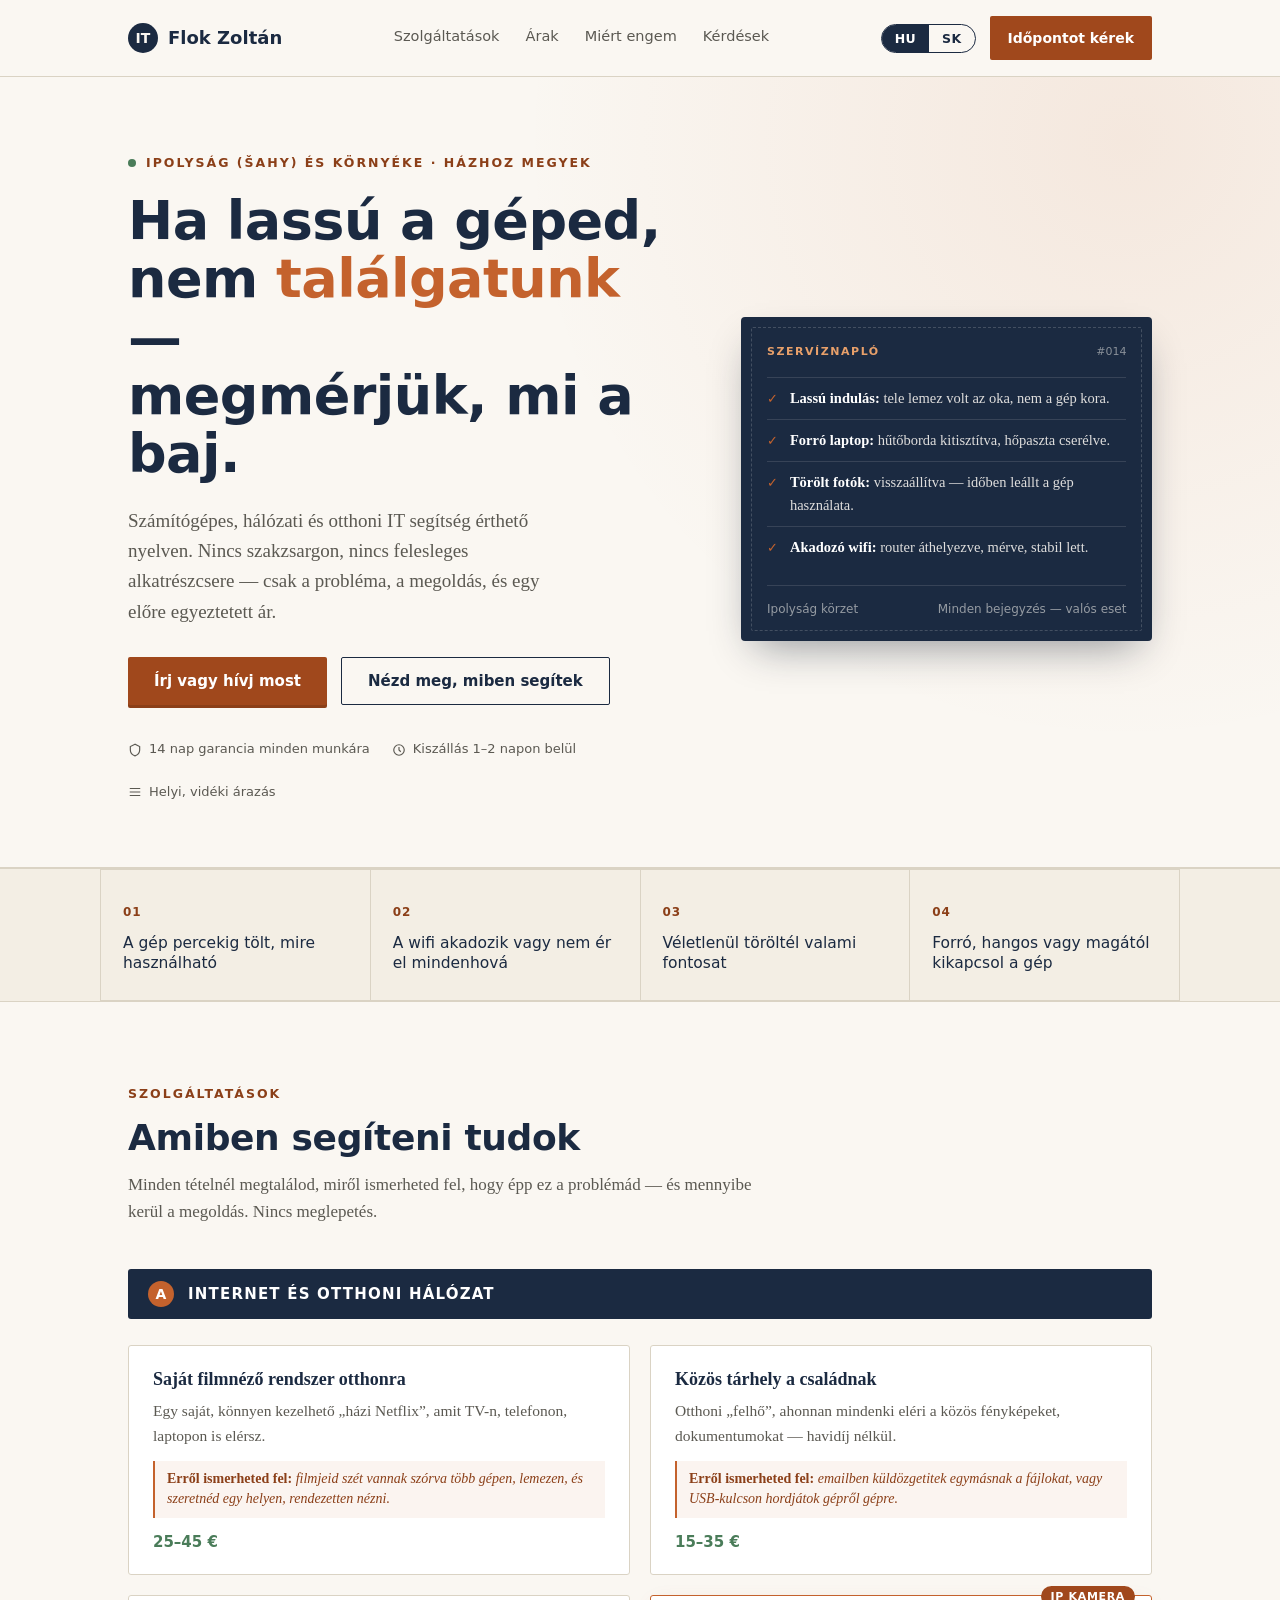
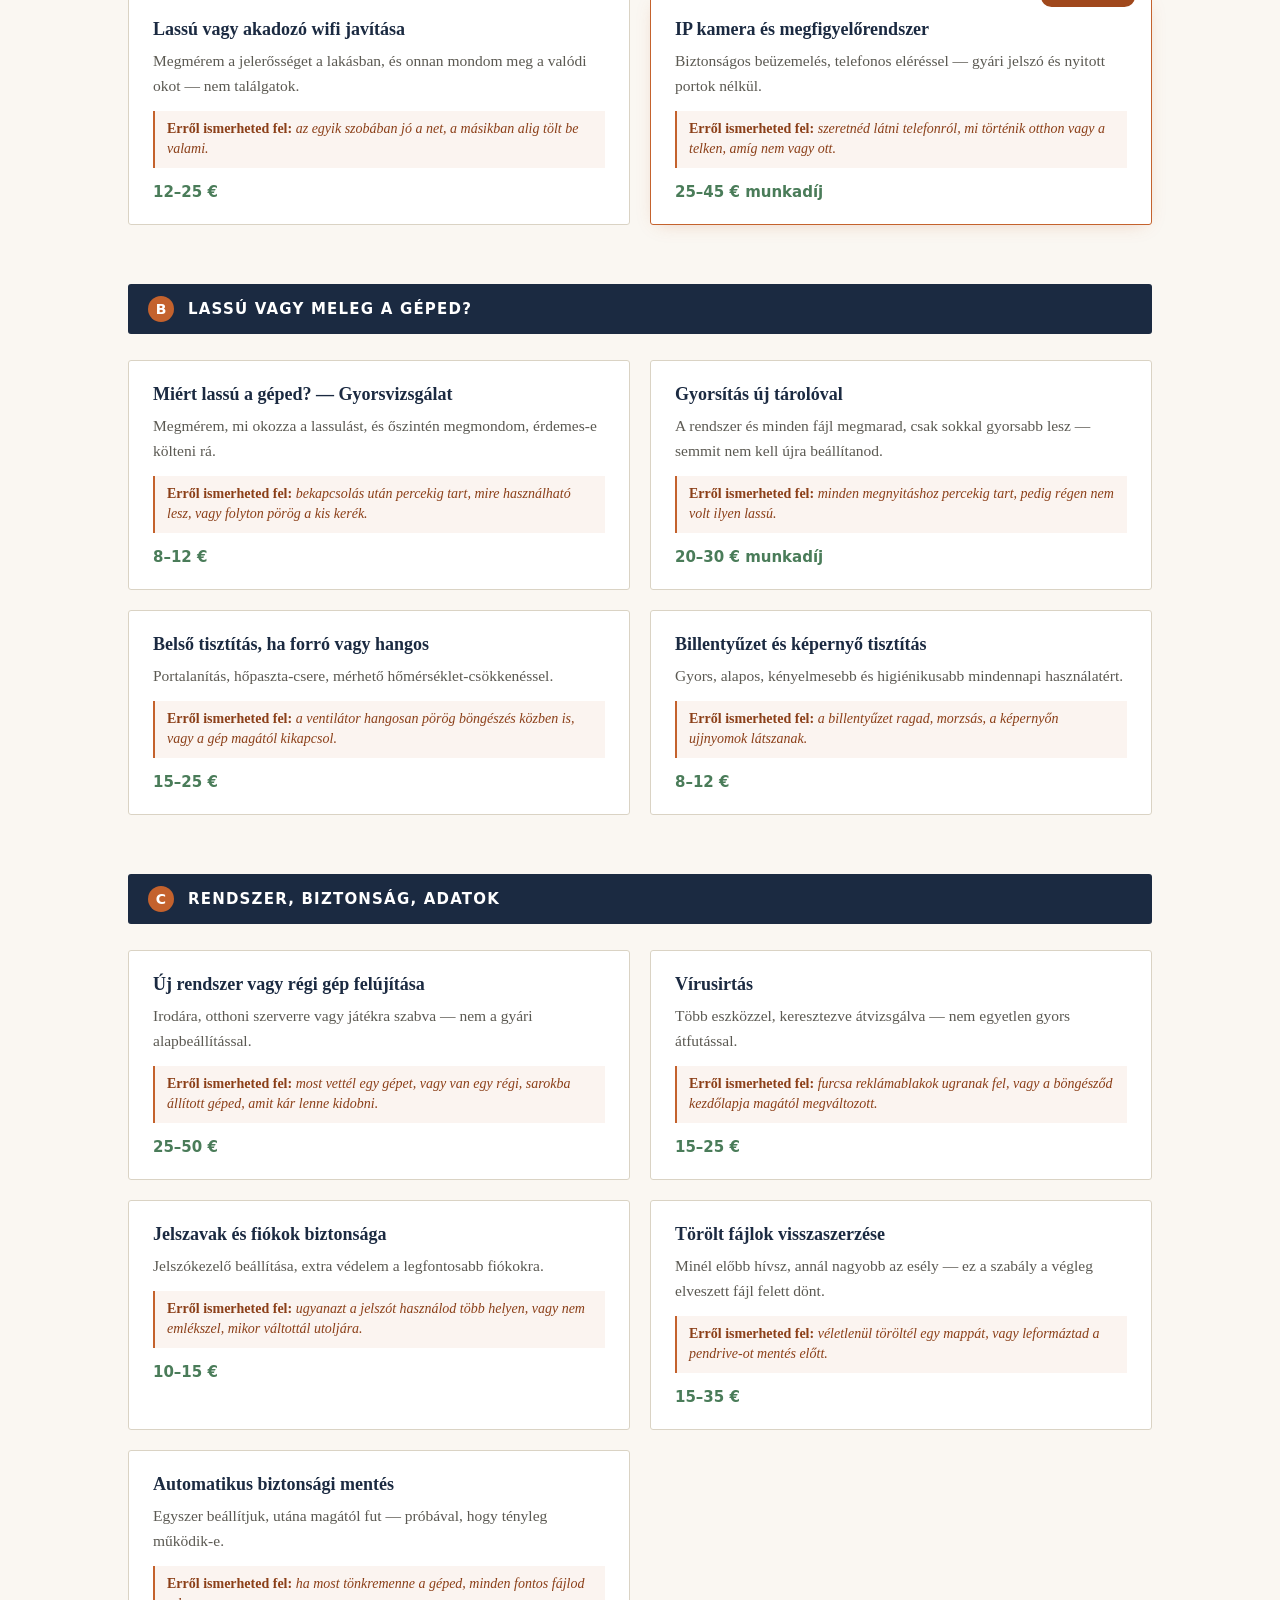
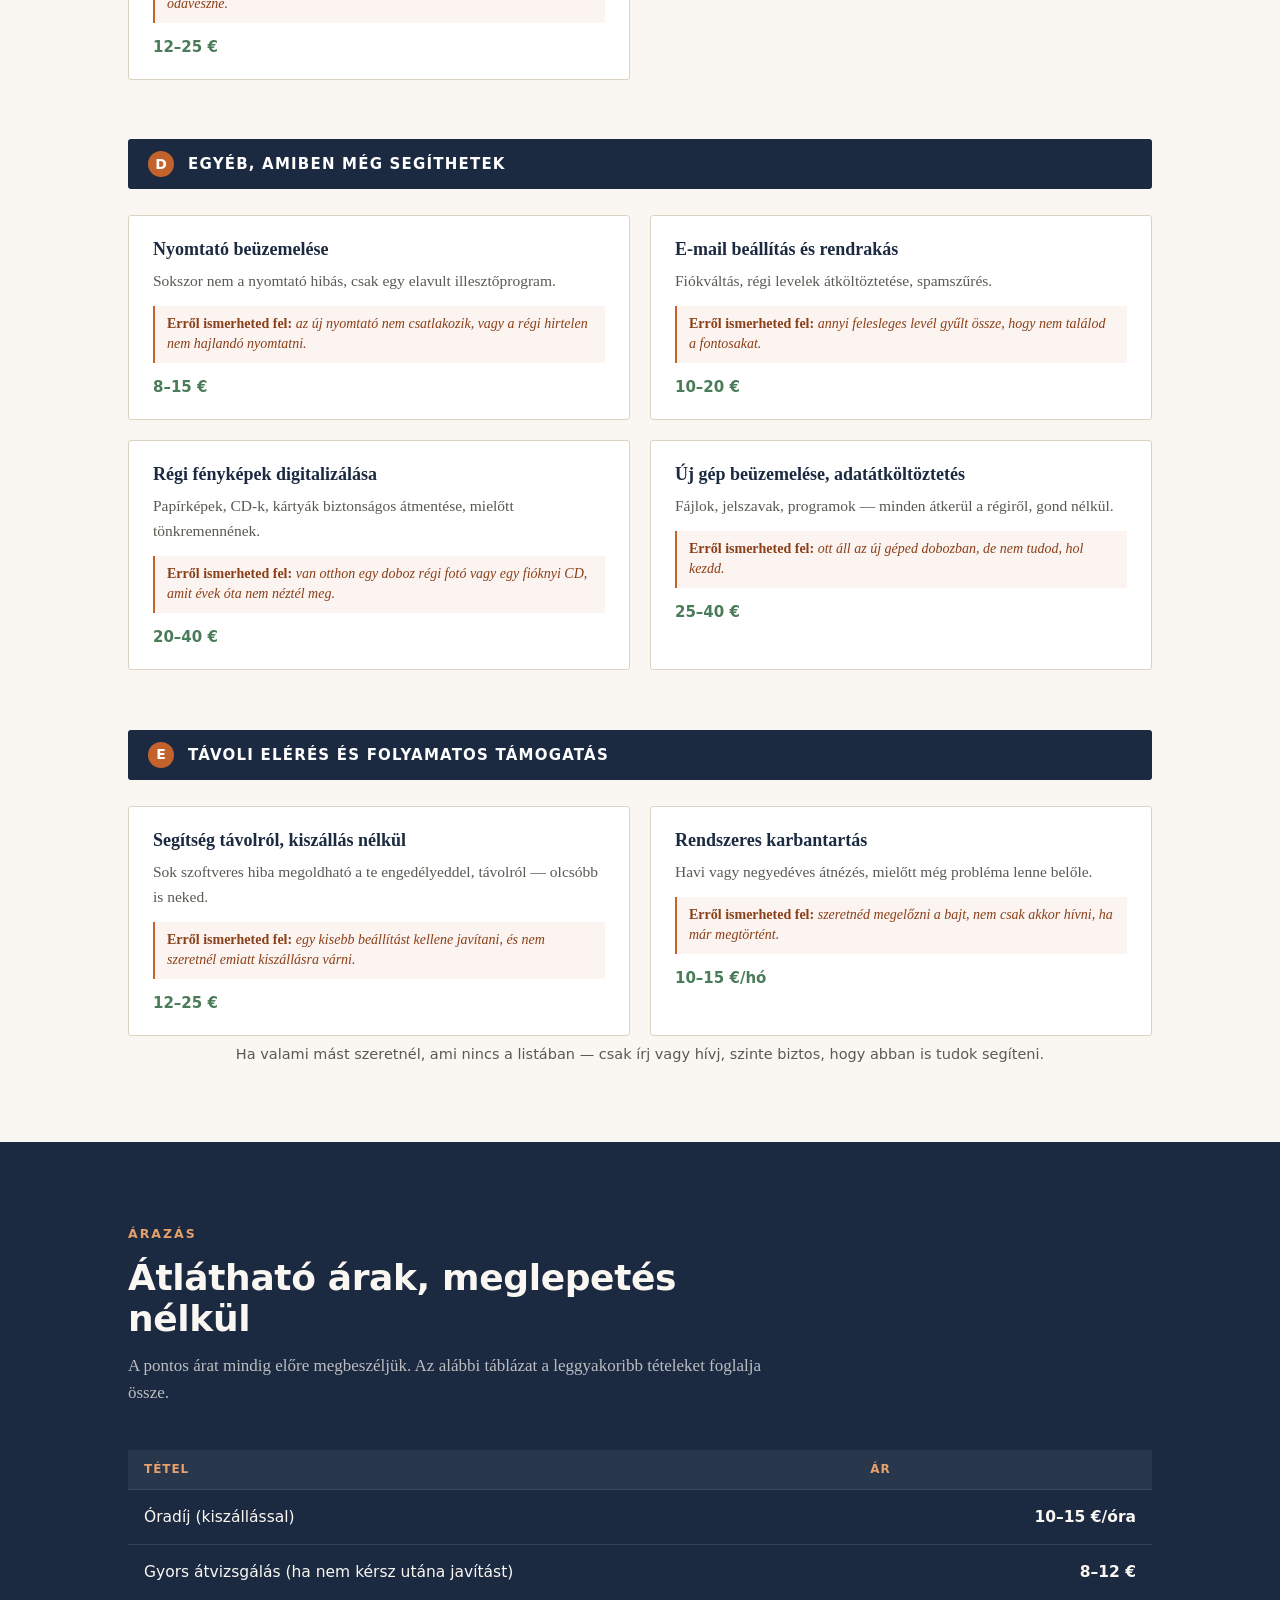
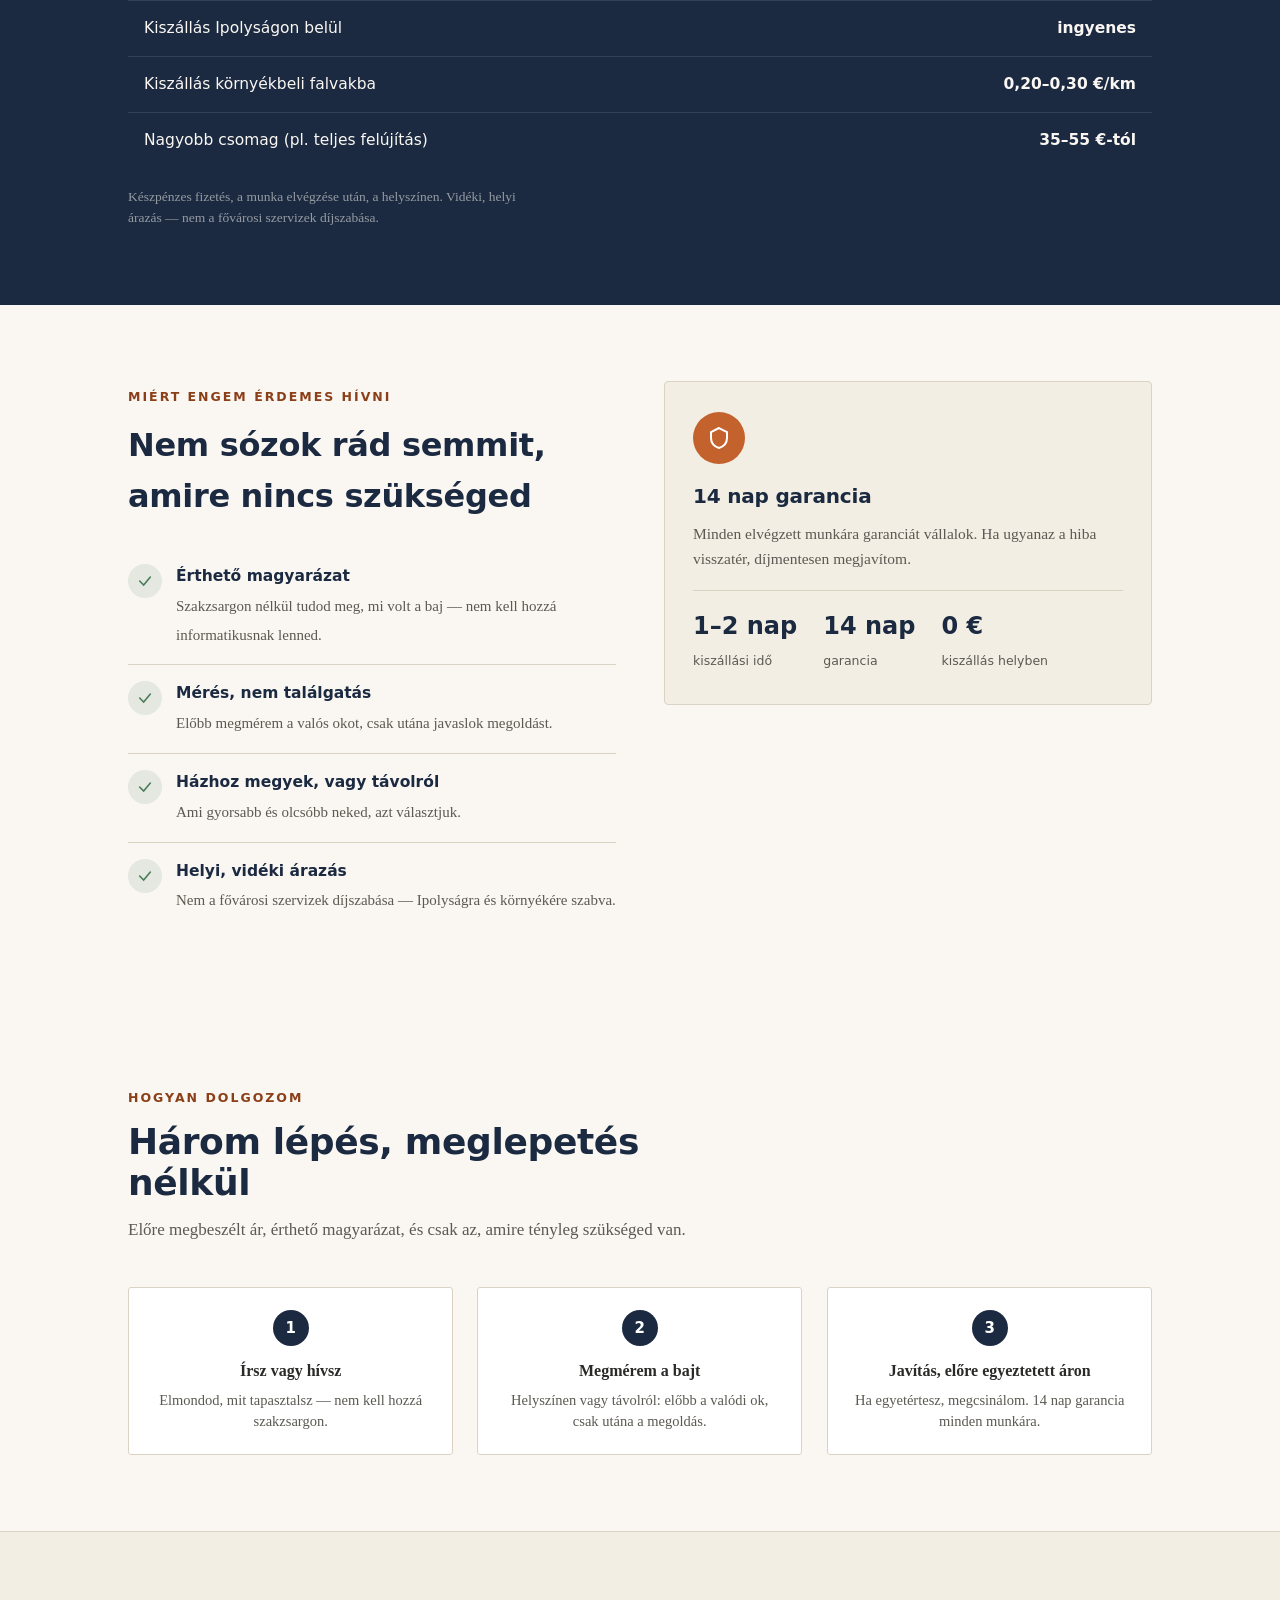
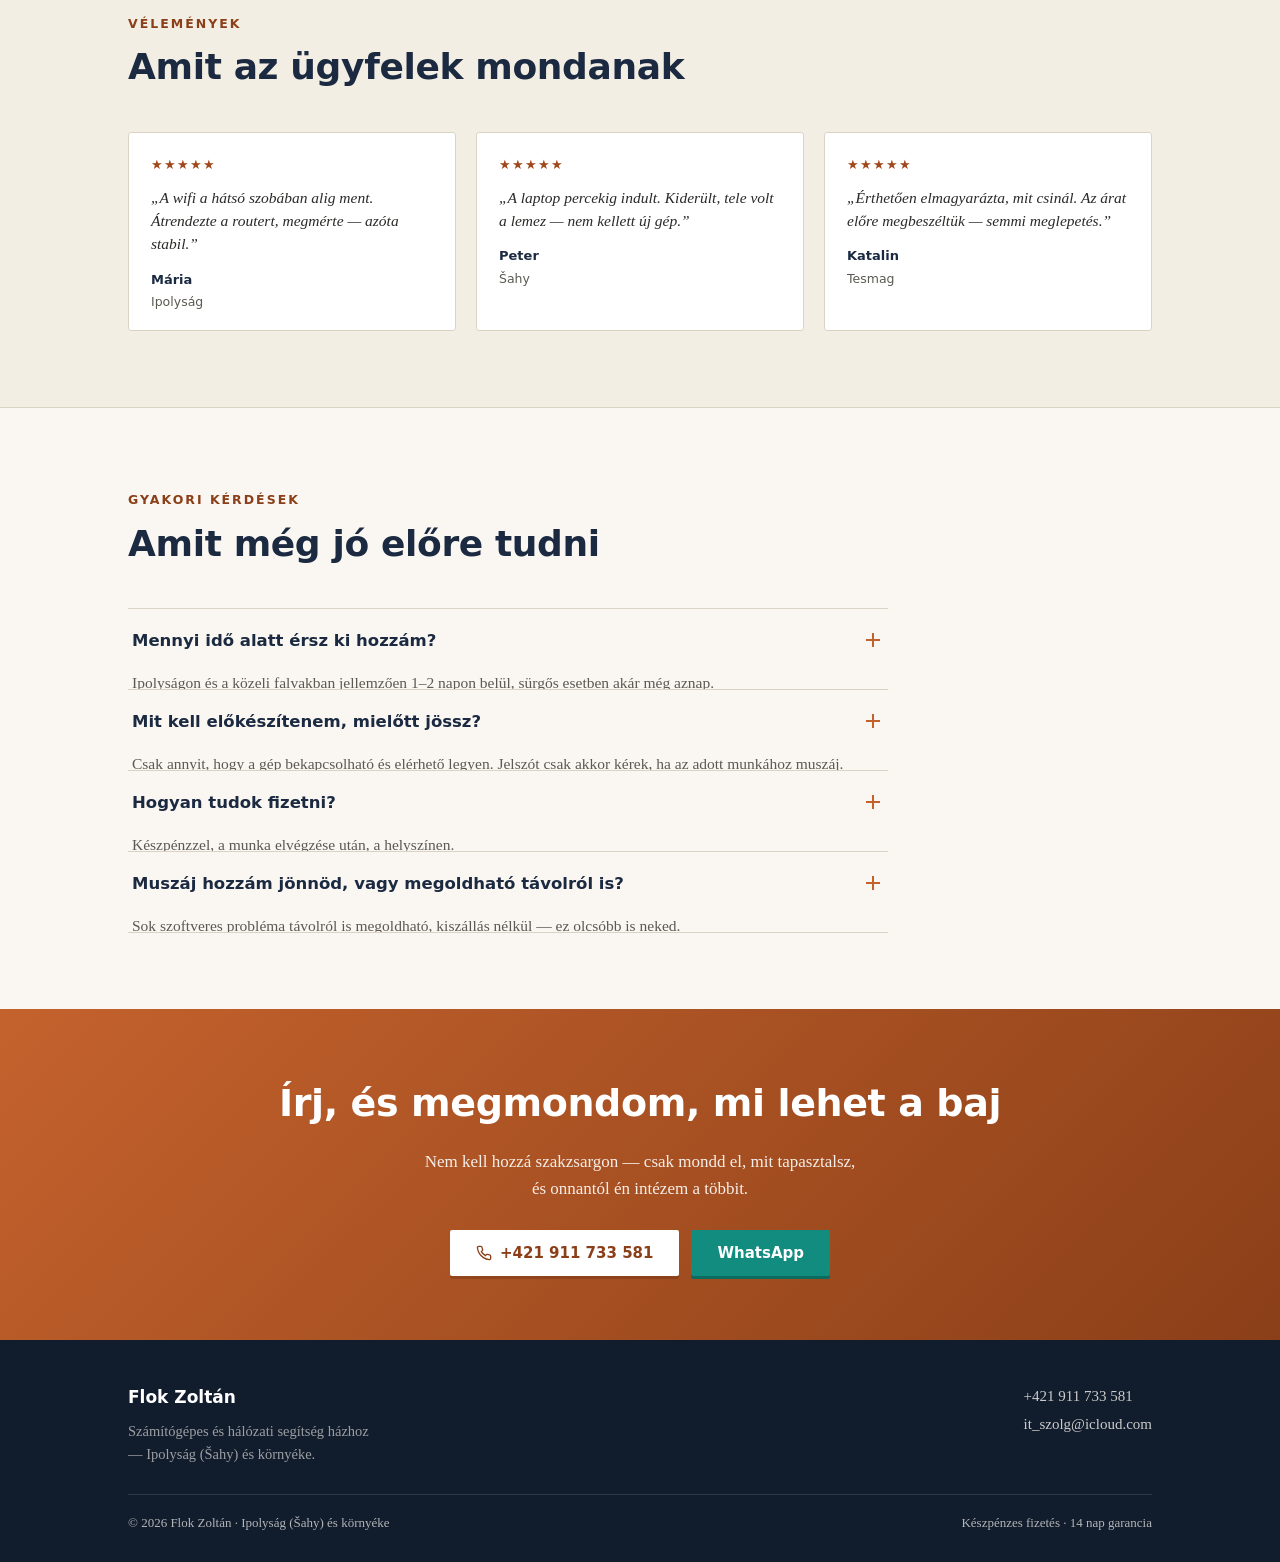
==== index.html @ 87a12c00 "Add files via upload" ====
<!DOCTYPE html>
<html lang="hu">
<head>
  <meta charset="UTF-8">
  <meta name="viewport" content="width=device-width, initial-scale=1.0">
  <title>Számítógépes segítség házhoz — Ipolyság és környéke</title>
  <meta name="description" content="Gyors, érthető IT segítség Ipolyságon és környékén. Lassú gép, wifi gond, adatmentés, kamerarendszer — házhoz megyek.">
  <meta name="theme-color" content="#1B2A41">
  <link rel="icon" href="favicon.svg" type="image/svg+xml">
  <link rel="apple-touch-icon" href="favicon.svg">
  <meta property="og:type" content="website">
  <meta property="og:locale" content="hu_HU">
  <meta property="og:locale:alternate" content="sk_SK">
  <meta property="og:title" content="Számítógépes segítség házhoz — Ipolyság és környéke">
  <meta property="og:description" content="Gyors, érthető IT segítség Ipolyságon és környékén. Lassú gép, wifi gond, adatmentés, kamerarendszer — házhoz megyek.">
  <meta property="og:site_name" content="Flok Zoltán — IT segítség">
  <meta name="twitter:card" content="summary">
  <meta name="twitter:title" content="Számítógépes segítség házhoz — Ipolyság és környéke">
  <meta name="twitter:description" content="Gyors, érthető IT segítség Ipolyságon és környékén. Lassú gép, wifi gond, adatmentés, kamerarendszer — házhoz megyek.">
  <link rel="stylesheet" href="style.css">
</head>
<body>
  <a href="#foglalas" class="skip-link" data-i18n="skip">Ugrás a kapcsolatra</a>

  <header>
    <div class="nav">
      <a class="brand" href="#top">
        <span class="brand-mark">IT</span>
        <span data-contact="name">Flok Zoltán</span>
      </a>
      <nav class="nav-links" aria-label="Fő navigáció">
        <a href="#szolgaltatasok" data-i18n="nav.services">Szolgáltatások</a>
        <a href="#arak" data-i18n="nav.pricing">Árak</a>
        <a href="#miert-en" data-i18n="nav.why">Miért engem</a>
        <a href="#gyik" data-i18n="nav.faq">Kérdések</a>
      </nav>
      <div class="nav-actions">
        <div class="lang-switch" role="group" aria-label="Nyelv / Jazyk">
          <button type="button" class="lang-btn" data-lang="hu" aria-pressed="true">HU</button>
          <button type="button" class="lang-btn" data-lang="sk" aria-pressed="false">SK</button>
        </div>
        <a class="nav-phone" href="tel:+421911733581" data-contact="phone-link" aria-label="Hívás">
          <svg width="18" height="18" viewBox="0 0 24 24" fill="none" aria-hidden="true"><path d="M22 16.92v3a2 2 0 01-2.18 2 19.79 19.79 0 01-8.63-3.07 19.5 19.5 0 01-6-6 19.79 19.79 0 01-3.07-8.67A2 2 0 014.11 2h3a2 2 0 012 1.72c.127.96.361 1.903.7 2.81a2 2 0 01-.45 2.11L8.09 9.91a16 16 0 006 6l1.27-1.27a2 2 0 012.11-.45c.907.339 1.85.573 2.81.7A2 2 0 0122 16.92z" stroke="currentColor" stroke-width="2"/></svg>
        </a>
        <a class="nav-cta" href="#foglalas" data-i18n="nav.cta">Időpontot kérek</a>
      </div>
    </div>
  </header>

  <main id="top">
    <!-- HERO -->
    <section class="hero">
      <div class="wrap hero-grid">
        <div>
          <div class="hero-kicker">
            <span class="dot" aria-hidden="true"></span>
            <span class="eyebrow" data-i18n="hero.kicker">Ipolyság (Šahy) és környéke · Házhoz megyek</span>
          </div>
          <h1 data-i18n-html="hero.title">Ha lassú a géped,<br>nem <em>találgatunk</em> —<br>megmérjük, mi a baj.</h1>
          <p class="hero-sub" data-i18n="hero.sub">Számítógépes, hálózati és otthoni IT segítség érthető nyelven. Nincs szakzsargon, nincs felesleges alkatrészcsere — csak a probléma, a megoldás, és egy előre egyeztetett ár.</p>
          <div class="hero-ctas">
            <a class="btn btn-primary" href="#foglalas" data-i18n="hero.ctaPrimary">Írj vagy hívj most</a>
            <a class="btn btn-ghost" href="#szolgaltatasok" data-i18n="hero.ctaGhost">Nézd meg, miben segítek</a>
          </div>
          <div class="hero-trust">
            <span><svg width="14" height="14" viewBox="0 0 24 24" fill="none"><path d="M12 2L4 6v6c0 5 3.5 8.5 8 10 4.5-1.5 8-5 8-10V6l-8-4z" stroke="currentColor" stroke-width="2"/></svg> <span data-i18n="hero.trust1">14 nap garancia minden munkára</span></span>
            <span><svg width="14" height="14" viewBox="0 0 24 24" fill="none"><circle cx="12" cy="12" r="9" stroke="currentColor" stroke-width="2"/><path d="M12 7v5l3 3" stroke="currentColor" stroke-width="2"/></svg> <span data-i18n="hero.trust2">Kiszállás 1–2 napon belül</span></span>
            <span><svg width="14" height="14" viewBox="0 0 24 24" fill="none"><path d="M3 12h18M3 6h18M3 18h18" stroke="currentColor" stroke-width="2"/></svg> <span data-i18n="hero.trust3">Helyi, vidéki árazás</span></span>
          </div>
        </div>

        <div class="logcard" data-reveal>
          <div class="logcard-head">
            <span class="tag" data-i18n="hero.logTag">Szervíznapló</span>
            <span class="id">#014</span>
          </div>
          <div class="logrow">
            <span class="sym">✓</span>
            <span class="txt" data-i18n-html="hero.log1"><b>Lassú indulás:</b> tele lemez volt az oka, nem a gép kora.</span>
          </div>
          <div class="logrow">
            <span class="sym">✓</span>
            <span class="txt" data-i18n-html="hero.log2"><b>Forró laptop:</b> hűtőborda kitisztítva, hőpaszta cserélve.</span>
          </div>
          <div class="logrow">
            <span class="sym">✓</span>
            <span class="txt" data-i18n-html="hero.log3"><b>Törölt fotók:</b> visszaállítva — időben leállt a gép használata.</span>
          </div>
          <div class="logrow">
            <span class="sym">✓</span>
            <span class="txt" data-i18n-html="hero.log4"><b>Akadozó wifi:</b> router áthelyezve, mérve, stabil lett.</span>
          </div>
          <div class="logcard-foot">
            <span data-i18n="hero.logFoot1">Ipolyság körzet</span>
            <span data-i18n="hero.logFoot2">Minden bejegyzés — valós eset</span>
          </div>
        </div>
      </div>
    </section>

    <!-- PROBLEM STRIP -->
    <section class="problems">
      <div class="wrap p-0">
        <div class="problem-grid">
          <div class="problem"><span class="num">01</span><p data-i18n="problem1">A gép percekig tölt, mire használható</p></div>
          <div class="problem"><span class="num">02</span><p data-i18n="problem2">A wifi akadozik vagy nem ér el mindenhová</p></div>
          <div class="problem"><span class="num">03</span><p data-i18n="problem3">Véletlenül töröltél valami fontosat</p></div>
          <div class="problem"><span class="num">04</span><p data-i18n="problem4">Forró, hangos vagy magától kikapcsol a gép</p></div>
        </div>
      </div>
    </section>

    <!-- SERVICES -->
    <section id="szolgaltatasok">
      <div class="wrap">
        <div class="section-head">
          <span class="eyebrow" data-i18n="svc.eyebrow">Szolgáltatások</span>
          <h2 data-i18n="svc.heading">Amiben segíteni tudok</h2>
          <p data-i18n="svc.sub">Minden tételnél megtalálod, miről ismerheted fel, hogy épp ez a problémád — és mennyibe kerül a megoldás. Nincs meglepetés.</p>
        </div>

        <!-- Cat A -->
        <div class="cat">
          <div class="cat-head"><span class="letter">A</span><h3 data-i18n="cat.a">Internet és otthoni hálózat</h3></div>
          <div class="svc-grid">
            <div class="svc" data-reveal>
              <h4 data-i18n="svc1.title">Saját filmnéző rendszer otthonra</h4>
              <p class="desc" data-i18n="svc1.desc">Egy saját, könnyen kezelhető „házi Netflix”, amit TV-n, telefonon, laptopon is elérsz.</p>
              <p class="symptom" data-i18n-html="svc1.symptom"><b>Erről ismerheted fel:</b> filmjeid szét vannak szórva több gépen, lemezen, és szeretnéd egy helyen, rendezetten nézni.</p>
              <div class="svc-price" data-i18n="svc1.price">25–45 €</div>
            </div>
            <div class="svc" data-reveal>
              <h4 data-i18n="svc2.title">Közös tárhely a családnak</h4>
              <p class="desc" data-i18n="svc2.desc">Otthoni „felhő”, ahonnan mindenki eléri a közös fényképeket, dokumentumokat — havidíj nélkül.</p>
              <p class="symptom" data-i18n-html="svc2.symptom"><b>Erről ismerheted fel:</b> emailben küldözgetitek egymásnak a fájlokat, vagy USB-kulcson hordjátok gépről gépre.</p>
              <div class="svc-price" data-i18n="svc2.price">15–35 €</div>
            </div>
            <div class="svc" data-reveal>
              <h4 data-i18n="svc3.title">Lassú vagy akadozó wifi javítása</h4>
              <p class="desc" data-i18n="svc3.desc">Megmérem a jelerősséget a lakásban, és onnan mondom meg a valódi okot — nem találgatok.</p>
              <p class="symptom" data-i18n-html="svc3.symptom"><b>Erről ismerheted fel:</b> az egyik szobában jó a net, a másikban alig tölt be valami.</p>
              <div class="svc-price" data-i18n="svc3.price">12–25 €</div>
            </div>
            <div class="svc featured" data-reveal>
              <span class="svc-badge" data-i18n="svc4.badge">IP kamera</span>
              <h4 data-i18n="svc4.title">IP kamera és megfigyelőrendszer</h4>
              <p class="desc" data-i18n="svc4.desc">Biztonságos beüzemelés, telefonos eléréssel — gyári jelszó és nyitott portok nélkül.</p>
              <p class="symptom" data-i18n-html="svc4.symptom"><b>Erről ismerheted fel:</b> szeretnéd látni telefonról, mi történik otthon vagy a telken, amíg nem vagy ott.</p>
              <div class="svc-price" data-i18n="svc4.price">25–45 € munkadíj</div>
            </div>
          </div>
        </div>

        <!-- Cat B -->
        <div class="cat">
          <div class="cat-head"><span class="letter">B</span><h3 data-i18n="cat.b">Lassú vagy meleg a géped?</h3></div>
          <div class="svc-grid">
            <div class="svc" data-reveal>
              <h4 data-i18n="svc5.title">Miért lassú a géped? — Gyorsvizsgálat</h4>
              <p class="desc" data-i18n="svc5.desc">Megmérem, mi okozza a lassulást, és őszintén megmondom, érdemes-e költeni rá.</p>
              <p class="symptom" data-i18n-html="svc5.symptom"><b>Erről ismerheted fel:</b> bekapcsolás után percekig tart, mire használható lesz, vagy folyton pörög a kis kerék.</p>
              <div class="svc-price" data-i18n="svc5.price">8–12 €</div>
            </div>
            <div class="svc" data-reveal>
              <h4 data-i18n="svc6.title">Gyorsítás új tárolóval</h4>
              <p class="desc" data-i18n="svc6.desc">A rendszer és minden fájl megmarad, csak sokkal gyorsabb lesz — semmit nem kell újra beállítanod.</p>
              <p class="symptom" data-i18n-html="svc6.symptom"><b>Erről ismerheted fel:</b> minden megnyitáshoz percekig tart, pedig régen nem volt ilyen lassú.</p>
              <div class="svc-price" data-i18n="svc6.price">20–30 € munkadíj</div>
            </div>
            <div class="svc" data-reveal>
              <h4 data-i18n="svc7.title">Belső tisztítás, ha forró vagy hangos</h4>
              <p class="desc" data-i18n="svc7.desc">Portalanítás, hőpaszta-csere, mérhető hőmérséklet-csökkenéssel.</p>
              <p class="symptom" data-i18n-html="svc7.symptom"><b>Erről ismerheted fel:</b> a ventilátor hangosan pörög böngészés közben is, vagy a gép magától kikapcsol.</p>
              <div class="svc-price" data-i18n="svc7.price">15–25 €</div>
            </div>
            <div class="svc" data-reveal>
              <h4 data-i18n="svc8.title">Billentyűzet és képernyő tisztítás</h4>
              <p class="desc" data-i18n="svc8.desc">Gyors, alapos, kényelmesebb és higiénikusabb mindennapi használatért.</p>
              <p class="symptom" data-i18n-html="svc8.symptom"><b>Erről ismerheted fel:</b> a billentyűzet ragad, morzsás, a képernyőn ujjnyomok látszanak.</p>
              <div class="svc-price" data-i18n="svc8.price">8–12 €</div>
            </div>
          </div>
        </div>

        <!-- Cat C -->
        <div class="cat">
          <div class="cat-head"><span class="letter">C</span><h3 data-i18n="cat.c">Rendszer, biztonság, adatok</h3></div>
          <div class="svc-grid">
            <div class="svc" data-reveal>
              <h4 data-i18n="svc9.title">Új rendszer vagy régi gép felújítása</h4>
              <p class="desc" data-i18n="svc9.desc">Irodára, otthoni szerverre vagy játékra szabva — nem a gyári alapbeállítással.</p>
              <p class="symptom" data-i18n-html="svc9.symptom"><b>Erről ismerheted fel:</b> most vettél egy gépet, vagy van egy régi, sarokba állított géped, amit kár lenne kidobni.</p>
              <div class="svc-price" data-i18n="svc9.price">25–50 €</div>
            </div>
            <div class="svc" data-reveal>
              <h4 data-i18n="svc10.title">Vírusirtás</h4>
              <p class="desc" data-i18n="svc10.desc">Több eszközzel, keresztezve átvizsgálva — nem egyetlen gyors átfutással.</p>
              <p class="symptom" data-i18n-html="svc10.symptom"><b>Erről ismerheted fel:</b> furcsa reklámablakok ugranak fel, vagy a böngésződ kezdőlapja magától megváltozott.</p>
              <div class="svc-price" data-i18n="svc10.price">15–25 €</div>
            </div>
            <div class="svc" data-reveal>
              <h4 data-i18n="svc11.title">Jelszavak és fiókok biztonsága</h4>
              <p class="desc" data-i18n="svc11.desc">Jelszókezelő beállítása, extra védelem a legfontosabb fiókokra.</p>
              <p class="symptom" data-i18n-html="svc11.symptom"><b>Erről ismerheted fel:</b> ugyanazt a jelszót használod több helyen, vagy nem emlékszel, mikor váltottál utoljára.</p>
              <div class="svc-price" data-i18n="svc11.price">10–15 €</div>
            </div>
            <div class="svc" data-reveal>
              <h4 data-i18n="svc12.title">Törölt fájlok visszaszerzése</h4>
              <p class="desc" data-i18n="svc12.desc">Minél előbb hívsz, annál nagyobb az esély — ez a szabály a végleg elveszett fájl felett dönt.</p>
              <p class="symptom" data-i18n-html="svc12.symptom"><b>Erről ismerheted fel:</b> véletlenül töröltél egy mappát, vagy leformáztad a pendrive-ot mentés előtt.</p>
              <div class="svc-price" data-i18n="svc12.price">15–35 €</div>
            </div>
            <div class="svc" data-reveal>
              <h4 data-i18n="svc13.title">Automatikus biztonsági mentés</h4>
              <p class="desc" data-i18n="svc13.desc">Egyszer beállítjuk, utána magától fut — próbával, hogy tényleg működik-e.</p>
              <p class="symptom" data-i18n-html="svc13.symptom"><b>Erről ismerheted fel:</b> ha most tönkremenne a géped, minden fontos fájlod odaveszne.</p>
              <div class="svc-price" data-i18n="svc13.price">12–25 €</div>
            </div>
          </div>
        </div>

        <!-- Cat D -->
        <div class="cat">
          <div class="cat-head"><span class="letter">D</span><h3 data-i18n="cat.d">Egyéb, amiben még segíthetek</h3></div>
          <div class="svc-grid">
            <div class="svc" data-reveal>
              <h4 data-i18n="svc14.title">Nyomtató beüzemelése</h4>
              <p class="desc" data-i18n="svc14.desc">Sokszor nem a nyomtató hibás, csak egy elavult illesztőprogram.</p>
              <p class="symptom" data-i18n-html="svc14.symptom"><b>Erről ismerheted fel:</b> az új nyomtató nem csatlakozik, vagy a régi hirtelen nem hajlandó nyomtatni.</p>
              <div class="svc-price" data-i18n="svc14.price">8–15 €</div>
            </div>
            <div class="svc" data-reveal>
              <h4 data-i18n="svc15.title">E-mail beállítás és rendrakás</h4>
              <p class="desc" data-i18n="svc15.desc">Fiókváltás, régi levelek átköltöztetése, spamszűrés.</p>
              <p class="symptom" data-i18n-html="svc15.symptom"><b>Erről ismerheted fel:</b> annyi felesleges levél gyűlt össze, hogy nem találod a fontosakat.</p>
              <div class="svc-price" data-i18n="svc15.price">10–20 €</div>
            </div>
            <div class="svc" data-reveal>
              <h4 data-i18n="svc16.title">Régi fényképek digitalizálása</h4>
              <p class="desc" data-i18n="svc16.desc">Papírképek, CD-k, kártyák biztonságos átmentése, mielőtt tönkremennének.</p>
              <p class="symptom" data-i18n-html="svc16.symptom"><b>Erről ismerheted fel:</b> van otthon egy doboz régi fotó vagy egy fióknyi CD, amit évek óta nem néztél meg.</p>
              <div class="svc-price" data-i18n="svc16.price">20–40 €</div>
            </div>
            <div class="svc" data-reveal>
              <h4 data-i18n="svc17.title">Új gép beüzemelése, adatátköltöztetés</h4>
              <p class="desc" data-i18n="svc17.desc">Fájlok, jelszavak, programok — minden átkerül a régiről, gond nélkül.</p>
              <p class="symptom" data-i18n-html="svc17.symptom"><b>Erről ismerheted fel:</b> ott áll az új géped dobozban, de nem tudod, hol kezdd.</p>
              <div class="svc-price" data-i18n="svc17.price">25–40 €</div>
            </div>
          </div>
        </div>

        <!-- Cat E -->
        <div class="cat mb-0">
          <div class="cat-head"><span class="letter">E</span><h3 data-i18n="cat.e">Távoli elérés és folyamatos támogatás</h3></div>
          <div class="svc-grid">
            <div class="svc" data-reveal>
              <h4 data-i18n="svc18.title">Segítség távolról, kiszállás nélkül</h4>
              <p class="desc" data-i18n="svc18.desc">Sok szoftveres hiba megoldható a te engedélyeddel, távolról — olcsóbb is neked.</p>
              <p class="symptom" data-i18n-html="svc18.symptom"><b>Erről ismerheted fel:</b> egy kisebb beállítást kellene javítani, és nem szeretnél emiatt kiszállásra várni.</p>
              <div class="svc-price" data-i18n="svc18.price">12–25 €</div>
            </div>
            <div class="svc" data-reveal>
              <h4 data-i18n="svc19.title">Rendszeres karbantartás</h4>
              <p class="desc" data-i18n="svc19.desc">Havi vagy negyedéves átnézés, mielőtt még probléma lenne belőle.</p>
              <p class="symptom" data-i18n-html="svc19.symptom"><b>Erről ismerheted fel:</b> szeretnéd megelőzni a bajt, nem csak akkor hívni, ha már megtörtént.</p>
              <div class="svc-price" data-i18n="svc19.price">10–15 €/hó</div>
            </div>
          </div>
        </div>

        <p class="more-note" data-i18n="svc.more">Ha valami mást szeretnél, ami nincs a listában — csak írj vagy hívj, szinte biztos, hogy abban is tudok segíteni.</p>
      </div>
    </section>

    <!-- PRICING -->
    <section id="arak" class="pricing">
      <div class="wrap">
        <div class="section-head">
          <span class="eyebrow" data-i18n="price.eyebrow">Árazás</span>
          <h2 data-i18n="price.heading">Átlátható árak, meglepetés nélkül</h2>
          <p data-i18n="price.sub">A pontos árat mindig előre megbeszéljük. Az alábbi táblázat a leggyakoribb tételeket foglalja össze.</p>
        </div>
        <table class="price-table">
          <thead>
            <tr><th data-i18n="price.th1">Tétel</th><th data-i18n="price.th2">Ár</th></tr>
          </thead>
          <tbody>
            <tr><td data-i18n="price.r1">Óradíj (kiszállással)</td><td>10–15 €/óra</td></tr>
            <tr><td data-i18n="price.r2">Gyors átvizsgálás (ha nem kérsz utána javítást)</td><td>8–12 €</td></tr>
            <tr><td data-i18n="price.r3">Kiszállás Ipolyságon belül</td><td data-i18n="price.r3v">ingyenes</td></tr>
            <tr><td data-i18n="price.r4">Kiszállás környékbeli falvakba</td><td data-i18n="price.r4v">0,20–0,30 €/km</td></tr>
            <tr><td data-i18n="price.r5">Nagyobb csomag (pl. teljes felújítás)</td><td data-i18n="price.r5v">35–55 €-tól</td></tr>
          </tbody>
        </table>
        <p class="price-note" data-i18n="price.note">Készpénzes fizetés, a munka elvégzése után, a helyszínen. Vidéki, helyi árazás — nem a fővárosi szervizek díjszabása.</p>
      </div>
    </section>

    <!-- WHY + GUARANTEE -->
    <section id="miert-en">
      <div class="wrap why-grid">
        <div>
          <span class="eyebrow" data-i18n="why.eyebrow">Miért engem érdemes hívni</span>
          <h2 class="why-title" data-i18n="why.heading">Nem sózok rád semmit, amire nincs szükséged</h2>
          <ul class="why-list">
            <li>
              <span class="ico"><svg width="16" height="16" viewBox="0 0 24 24" fill="none"><path d="M4 12l6 6L20 6" stroke="currentColor" stroke-width="2.4" stroke-linecap="round"/></svg></span>
              <span class="txt" data-i18n-html="why.item1"><b>Érthető magyarázat</b><span>Szakzsargon nélkül tudod meg, mi volt a baj — nem kell hozzá informatikusnak lenned.</span></span>
            </li>
            <li>
              <span class="ico"><svg width="16" height="16" viewBox="0 0 24 24" fill="none"><path d="M4 12l6 6L20 6" stroke="currentColor" stroke-width="2.4" stroke-linecap="round"/></svg></span>
              <span class="txt" data-i18n-html="why.item2"><b>Mérés, nem találgatás</b><span>Előbb megmérem a valós okot, csak utána javaslok megoldást.</span></span>
            </li>
            <li>
              <span class="ico"><svg width="16" height="16" viewBox="0 0 24 24" fill="none"><path d="M4 12l6 6L20 6" stroke="currentColor" stroke-width="2.4" stroke-linecap="round"/></svg></span>
              <span class="txt" data-i18n-html="why.item3"><b>Házhoz megyek, vagy távolról</b><span>Ami gyorsabb és olcsóbb neked, azt választjuk.</span></span>
            </li>
            <li>
              <span class="ico"><svg width="16" height="16" viewBox="0 0 24 24" fill="none"><path d="M4 12l6 6L20 6" stroke="currentColor" stroke-width="2.4" stroke-linecap="round"/></svg></span>
              <span class="txt" data-i18n-html="why.item4"><b>Helyi, vidéki árazás</b><span>Nem a fővárosi szervizek díjszabása — Ipolyságra és környékére szabva.</span></span>
            </li>
          </ul>
        </div>

        <div class="guarantee-card" data-reveal>
          <div class="badge">
            <svg width="24" height="24" viewBox="0 0 24 24" fill="none"><path d="M12 2L4 6v6c0 5 3.5 8.5 8 10 4.5-1.5 8-5 8-10V6l-8-4z" stroke="#fff" stroke-width="2"/></svg>
          </div>
          <h3 data-i18n="guarantee.heading">14 nap garancia</h3>
          <p data-i18n="guarantee.text">Minden elvégzett munkára garanciát vállalok. Ha ugyanaz a hiba visszatér, díjmentesen megjavítom.</p>
          <div class="guarantee-stats">
            <div><b>1–2 nap</b><span data-i18n="guarantee.stat1">kiszállási idő</span></div>
            <div><b>14 nap</b><span data-i18n="guarantee.stat2">garancia</span></div>
            <div><b>0 €</b><span data-i18n="guarantee.stat3">kiszállás helyben</span></div>
          </div>
        </div>
      </div>
    </section>


    <!-- HOW I WORK -->
    <section id="hogyan">
      <div class="wrap">
        <div class="section-head">
          <span class="eyebrow" data-i18n="how.eyebrow">Hogyan dolgozom</span>
          <h2 data-i18n="how.heading">Három lépés, meglepetés nélkül</h2>
          <p data-i18n="how.sub">Előre megbeszélt ár, érthető magyarázat, és csak az, amire tényleg szükséged van.</p>
        </div>
        <div class="how-grid">
          <div class="how-step" data-reveal>
            <div class="n">1</div>
            <h4 data-i18n="how.s1t">Írsz vagy hívsz</h4>
            <p data-i18n="how.s1d">Elmondod, mit tapasztalsz — nem kell hozzá szakzsargon.</p>
          </div>
          <div class="how-step" data-reveal>
            <div class="n">2</div>
            <h4 data-i18n="how.s2t">Megmérem a bajt</h4>
            <p data-i18n="how.s2d">Helyszínen vagy távolról: előbb a valódi ok, csak utána a megoldás.</p>
          </div>
          <div class="how-step" data-reveal>
            <div class="n">3</div>
            <h4 data-i18n="how.s3t">Javítás, előre egyeztetett áron</h4>
            <p data-i18n="how.s3d">Ha egyetértesz, megcsinálom. 14 nap garancia minden munkára.</p>
          </div>
        </div>
      </div>
    </section>

    <!-- TESTIMONIALS -->
    <section class="testimonials" id="velemenyek">
      <div class="wrap">
        <div class="section-head">
          <span class="eyebrow" data-i18n="t.eyebrow">Vélemények</span>
          <h2 data-i18n="t.heading">Amit az ügyfelek mondanak</h2>
        </div>
        <div class="t-grid">
          <div class="t-card" data-reveal>
            <div class="stars" aria-hidden="true">★★★★★</div>
            <blockquote data-i18n="t.q1">„A wifi a hátsó szobában alig ment. Átrendezte a routert, megmérte — azóta stabil.”</blockquote>
            <div class="who">Mária<span data-i18n="t.w1">Ipolyság</span></div>
          </div>
          <div class="t-card" data-reveal>
            <div class="stars" aria-hidden="true">★★★★★</div>
            <blockquote data-i18n="t.q2">„A laptop percekig indult. Kiderült, tele volt a lemez — nem kellett új gép.”</blockquote>
            <div class="who">Peter<span data-i18n="t.w2">Šahy</span></div>
          </div>
          <div class="t-card" data-reveal>
            <div class="stars" aria-hidden="true">★★★★★</div>
            <blockquote data-i18n="t.q3">„Érthetően elmagyarázta, mit csinál. Az árat előre megbeszéltük — semmi meglepetés.”</blockquote>
            <div class="who">Katalin<span data-i18n="t.w3">Tesmag</span></div>
          </div>
        </div>
      </div>
    </section>

    <!-- FAQ -->
    <section id="gyik">
      <div class="wrap">
        <div class="section-head">
          <span class="eyebrow" data-i18n="faq.eyebrow">Gyakori kérdések</span>
          <h2 data-i18n="faq.heading">Amit még jó előre tudni</h2>
        </div>
        <div class="faq">
          <div class="faq-item">
            <button class="faq-q" aria-expanded="false" aria-controls="faq-a1" id="faq-q1">
              <span data-i18n="faq.q1">Mennyi idő alatt érsz ki hozzám?</span>
              <span class="plus" aria-hidden="true"></span>
            </button>
            <div id="faq-a1" class="faq-a" role="region" aria-labelledby="faq-q1"><p data-i18n="faq.a1">Ipolyságon és a közeli falvakban jellemzően 1–2 napon belül, sürgős esetben akár még aznap.</p></div>
          </div>
          <div class="faq-item">
            <button class="faq-q" aria-expanded="false" aria-controls="faq-a2" id="faq-q2">
              <span data-i18n="faq.q2">Mit kell előkészítenem, mielőtt jössz?</span>
              <span class="plus" aria-hidden="true"></span>
            </button>
            <div id="faq-a2" class="faq-a" role="region" aria-labelledby="faq-q2"><p data-i18n="faq.a2">Csak annyit, hogy a gép bekapcsolható és elérhető legyen. Jelszót csak akkor kérek, ha az adott munkához muszáj.</p></div>
          </div>
          <div class="faq-item">
            <button class="faq-q" aria-expanded="false" aria-controls="faq-a3" id="faq-q3">
              <span data-i18n="faq.q3">Hogyan tudok fizetni?</span>
              <span class="plus" aria-hidden="true"></span>
            </button>
            <div id="faq-a3" class="faq-a" role="region" aria-labelledby="faq-q3"><p data-i18n="faq.a3">Készpénzzel, a munka elvégzése után, a helyszínen.</p></div>
          </div>
          <div class="faq-item">
            <button class="faq-q" aria-expanded="false" aria-controls="faq-a4" id="faq-q4">
              <span data-i18n="faq.q4">Muszáj hozzám jönnöd, vagy megoldható távolról is?</span>
              <span class="plus" aria-hidden="true"></span>
            </button>
            <div id="faq-a4" class="faq-a" role="region" aria-labelledby="faq-q4"><p data-i18n="faq.a4">Sok szoftveres probléma távolról is megoldható, kiszállás nélkül — ez olcsóbb is neked.</p></div>
          </div>
        </div>
      </div>
    </section>

    <!-- CTA BAND -->
    <section id="foglalas" class="cta-band">
      <div class="wrap">
        <h2 data-i18n="cta.heading">Írj, és megmondom, mi lehet a baj</h2>
        <p data-i18n="cta.sub">Nem kell hozzá szakzsargon — csak mondd el, mit tapasztalsz, és onnantól én intézem a többit.</p>
        <div class="cta-actions">
          <a class="btn btn-primary" href="tel:+421911733581" data-contact="phone-link">
            <svg width="16" height="16" viewBox="0 0 24 24" fill="none" aria-hidden="true"><path d="M22 16.92v3a2 2 0 01-2.18 2 19.79 19.79 0 01-8.63-3.07 19.5 19.5 0 01-6-6 19.79 19.79 0 01-3.07-8.67A2 2 0 014.11 2h3a2 2 0 012 1.72c.127.96.361 1.903.7 2.81a2 2 0 01-.45 2.11L8.09 9.91a16 16 0 006 6l1.27-1.27a2 2 0 012.11-.45c.907.339 1.85.573 2.81.7A2 2 0 0122 16.92z" stroke="currentColor" stroke-width="2"/></svg>
            <span data-contact="phone-text">+421 911 733 581</span>
          </a>
          <a class="btn btn-wa" href="https://wa.me/421911733581" target="_blank" rel="noopener noreferrer" data-i18n="cta.wa">
            <svg width="16" height="16" viewBox="0 0 24 24" fill="currentColor" aria-hidden="true"><path d="M17.472 14.382c-.297-.149-1.758-.867-2.03-.967-.273-.099-.471-.148-.67.15-.197.297-.767.966-.94 1.164-.173.199-.347.223-.644.075-.297-.15-1.255-.463-2.39-1.475-.883-.788-1.48-1.761-1.653-2.059-.173-.297-.018-.458.13-.606.134-.133.298-.347.446-.52.149-.174.198-.298.298-.497.099-.198.05-.371-.025-.52-.075-.149-.669-1.612-.916-2.207-.242-.579-.487-.5-.669-.51-.173-.008-.371-.01-.57-.01-.198 0-.52.074-.792.372-.272.297-1.04 1.016-1.04 2.479 0 1.462 1.065 2.875 1.213 3.074.149.198 2.096 3.2 5.077 4.487.709.306 1.262.489 1.694.625.712.227 1.36.195 1.871.118.571-.085 1.758-.719 2.006-1.413.248-.694.248-1.289.173-1.413-.074-.124-.272-.198-.57-.347m-5.421 7.403h-.004a9.87 9.87 0 01-5.031-1.378l-.361-.214-3.741.982.998-3.648-.235-.374a9.86 9.86 0 01-1.51-5.26c.001-5.45 4.436-9.884 9.888-9.884 2.64 0 5.122 1.03 6.988 2.898a9.825 9.825 0 012.893 6.994c-.003 5.45-4.435 9.884-9.885 9.884m8.413-18.297A11.815 11.815 0 0012.05 0C5.495 0 .16 5.335.157 11.892c0 2.096.547 4.142 1.588 5.945L.057 24l6.305-1.654a11.882 11.882 0 005.683 1.448h.005c6.554 0 11.89-5.335 11.893-11.893a11.821 11.821 0 00-3.48-8.413z"/></svg>
            WhatsApp
          </a>
        </div>
      </div>
    </section>
  </main>

  <footer>
    <div class="wrap">
      <div class="foot-grid">
        <div>
          <div class="foot-brand" data-contact="name">Flok Zoltán</div>
          <div class="foot-desc" data-i18n="footer.desc">Számítógépes és hálózati segítség házhoz — Ipolyság (Šahy) és környéke.</div>
        </div>
        <div class="foot-contact">
          <a href="tel:+421911733581" data-contact="phone-link"><span data-contact="phone-text">+421 911 733 581</span></a>
          <a href="mailto:it_szolg@icloud.com" data-contact="email-link"><span data-contact="email-text">it_szolg@icloud.com</span></a>
        </div>
      </div>
      <div class="foot-bottom">
        <span><span data-i18n="footer.copy">© 2026</span> <span data-contact="name">Flok Zoltán</span> · <span data-i18n="footer.area">Ipolyság (Šahy) és környéke</span></span>
        <span data-i18n="footer.tags">Készpénzes fizetés · 14 nap garancia</span>
      </div>
    </div>
  </footer>

  <!-- Scripts: Model -> Controller -->
  <script src="model.js" defer></script>
  <script src="controller.js" defer></script>
</body>
</html>
---- style.css ----
:root {
  --navy: #1B2A41;
  --navy-deep: #111c2c;
  --rust: #C4622D;
  --rust-dark: #8B3F18;
  --rust-btn: #A0481C;
  --rust-on-dark: #E8A06A;
  --cream: #FAF7F2;
  --paper: #F3EEE4;
  --ink: #2A2A28;
  --ink-soft: #5b5952;
  --green: #4A7C59;
  --line: #DAD3C4;
  --radius: 2px;
}

*, *::before, *::after {
  box-sizing: border-box;
  margin: 0;
  padding: 0;
}

html {
  scroll-behavior: smooth;
}

/* Natív rendszerbetűtípusok használata a maximális sebességért és 0 CLS-ért */
body {
  background: var(--cream);
  color: var(--ink);
  font-family: Georgia, Cambria, "Times New Roman", Times, serif;
  font-size: 18px;
  line-height: 1.6;
  -webkit-font-smoothing: antialiased;
}

/* Címsorok, kiemelések és interaktív elemek modern szansz-szerif betűkészlettel */
h1, h2, h3, .disp {
  font-family: system-ui, -apple-system, BlinkMacSystemFont, "Segoe UI", Roboto, Helvetica, Arial, sans-serif;
  color: var(--navy);
  letter-spacing: -0.01em;
}

h1, h2, h3, nav, button, .btn {
  font-family: system-ui, -apple-system, BlinkMacSystemFont, "Segoe UI", Roboto, Helvetica, Arial, sans-serif;
}

.nav-cta,
.btn,
.tag,
.eyebrow,
th {
  font-family: system-ui, -apple-system, BlinkMacSystemFont, "Segoe UI", Roboto, Helvetica, Arial, sans-serif;
  line-height: 1.2;
}

/* Gombok stabi méretezése */
.btn, .nav-cta {
  min-height: 44px;
  display: inline-flex;
  align-items: center;
  justify-content: center;
  box-sizing: border-box;
}

a { color: inherit; }
img { max-width: 100%; display: block; }

.wrap {
  max-width: 1080px;
  margin: 0 auto;
  padding: 0 28px;
}

.eyebrow {
  display: inline-block;
  font-family: system-ui, -apple-system, BlinkMacSystemFont, "Segoe UI", Roboto, sans-serif;
  font-size: 12.5px;
  letter-spacing: 0.16em;
  text-transform: uppercase;
  color: var(--rust-dark);
  font-weight: 600;
}

/* Skip link */
.skip-link {
  position: absolute;
  left: -999px;
  top: 0;
  background: var(--navy);
  color: #fff;
  padding: 10px 16px;
  z-index: 200;
}
.skip-link:focus {
  left: 12px;
  top: 12px;
}

/* Header */
header {
  position: sticky;
  top: 0;
  z-index: 100;
  background: rgba(250, 247, 242, 0.92);
  -webkit-backdrop-filter: blur(6px);
  backdrop-filter: blur(6px);
  border-bottom: 1px solid var(--line);
}

.nav {
  display: flex;
  align-items: center;
  justify-content: space-between;
  padding: 16px 28px;
  max-width: 1080px;
  margin: 0 auto;
}

.brand {
  font-family: system-ui, -apple-system, BlinkMacSystemFont, "Segoe UI", Roboto, sans-serif;
  font-weight: 700;
  font-size: 18px;
  color: var(--navy);
  text-decoration: none;
  display: flex;
  align-items: center;
  gap: 10px;
}

.brand-mark {
  width: 30px;
  height: 30px;
  border-radius: 50%;
  background: var(--navy);
  color: var(--cream);
  display: flex;
  align-items: center;
  justify-content: center;
  font-size: 14px;
  font-weight: 700;
  flex: none;
}

.nav-links {
  display: flex;
  gap: 26px;
  font-family: system-ui, -apple-system, BlinkMacSystemFont, "Segoe UI", Roboto, sans-serif;
  font-size: 14.5px;
  font-weight: 500;
}

.nav-links a {
  text-decoration: none;
  color: var(--ink-soft);
  border-bottom: 1px solid transparent;
  padding-bottom: 2px;
  transition: border-color .15s;
}

.nav-links a:hover {
  color: var(--navy);
  border-color: var(--rust);
}

.nav-actions {
  display: flex;
  align-items: center;
  gap: 14px;
}

.nav-cta {
  font-family: system-ui, -apple-system, BlinkMacSystemFont, "Segoe UI", Roboto, sans-serif;
  font-weight: 600;
  font-size: 14px;
  background: var(--rust-btn);
  color: #fff;
  padding: 9px 18px;
  border-radius: var(--radius);
  text-decoration: none;
  white-space: nowrap;
  transition: background .15s;
  gap: 8px;
}

.nav-cta:hover { background: var(--rust-dark); }

.nav-cta svg { flex: none; }

.nav-phone {
  display: none;
  width: 44px;
  height: 44px;
  align-items: center;
  justify-content: center;
  background: var(--rust-btn);
  color: #fff;
  border-radius: var(--radius);
  text-decoration: none;
  transition: background .15s;
  flex: none;
}
.nav-phone:hover { background: var(--rust-dark); }
.nav-phone svg { display: block; }

.lang-switch {
  display: flex;
  border: 1.5px solid var(--navy);
  border-radius: 20px;
  overflow: hidden;
  flex: none;
}

.lang-btn {
  font-family: system-ui, -apple-system, BlinkMacSystemFont, "Segoe UI", Roboto, sans-serif;
  font-weight: 600;
  font-size: 12.5px;
  letter-spacing: .03em;
  background: transparent;
  color: var(--navy);
  border: none;
  padding: 6px 13px;
  cursor: pointer;
  transition: background .15s;
}

.lang-btn[aria-pressed="true"] {
  background: var(--navy);
  color: #fff;
}

.lang-btn:not([aria-pressed="true"]):hover {
  background: rgba(27, 42, 65, 0.08);
}

/* Hero */
.hero {
  position: relative;
  padding: 78px 0 64px;
  background: radial-gradient(circle at 88% 8%, rgba(196, 98, 45, 0.10), transparent 45%), var(--cream);
  border-bottom: 1px solid var(--line);
  overflow: hidden;
}

.hero-grid {
  display: grid;
  grid-template-columns: 1.15fr 0.85fr;
  gap: 56px;
  align-items: center;
}

.hero-kicker {
  display: flex;
  align-items: center;
  gap: 10px;
  margin-bottom: 22px;
}

.hero-kicker .dot {
  width: 8px;
  height: 8px;
  border-radius: 50%;
  background: var(--green);
  flex: none;
}

.hero h1 {
  font-size: clamp(34px, 4.6vw, 54px);
  line-height: 1.08;
  font-weight: 700;
  margin-bottom: 22px;
}

.hero h1 em {
  font-style: normal;
  color: var(--rust);
  position: relative;
}

.hero-sub {
  font-size: 19px;
  color: var(--ink-soft);
  max-width: 46ch;
  margin-bottom: 30px;
}

.hero-ctas {
  display: flex;
  gap: 14px;
  flex-wrap: wrap;
  margin-bottom: 34px;
}

.btn {
  font-family: system-ui, -apple-system, BlinkMacSystemFont, "Segoe UI", Roboto, sans-serif;
  font-weight: 600;
  font-size: 15px;
  padding: 14px 26px;
  border-radius: var(--radius);
  text-decoration: none;
  gap: 8px;
  transition: transform .15s, background .15s;
}

.btn-primary {
  background: var(--rust-btn);
  color: #fff;
  box-shadow: 0 3px 0 var(--rust-dark);
}

.btn-primary:hover { transform: translateY(-1px); }
.btn-primary:active { transform: translateY(1px); box-shadow: 0 1px 0 var(--rust-dark); }

.btn-ghost {
  background: transparent;
  color: var(--navy);
  border: 1.5px solid var(--navy);
}

.btn-ghost:hover {
  background: var(--navy);
  color: var(--cream);
}

.hero-trust {
  display: flex;
  gap: 22px;
  flex-wrap: wrap;
  font-family: system-ui, -apple-system, BlinkMacSystemFont, "Segoe UI", Roboto, sans-serif;
  font-size: 13px;
  color: var(--ink-soft);
}

.hero-trust span { display: flex; align-items: center; gap: 7px; }
.hero-trust svg { flex: none; }

/* Logcard */
.logcard {
  background: var(--navy);
  color: var(--cream);
  border-radius: 4px;
  padding: 26px 26px 22px;
  position: relative;
  box-shadow: 0 18px 40px -14px rgba(17, 28, 44, 0.45);
  transform: rotate(1.2deg);
}

.logcard::before {
  content: "";
  position: absolute;
  inset: 10px;
  border: 1px dashed rgba(250, 247, 242, 0.18);
  border-radius: 2px;
  pointer-events: none;
}

.logcard-head {
  display: flex;
  justify-content: space-between;
  align-items: baseline;
  margin-bottom: 16px;
  font-family: system-ui, -apple-system, BlinkMacSystemFont, "Segoe UI", Roboto, sans-serif;
}

.logcard-head .tag { font-size: 11px; letter-spacing: 0.14em; text-transform: uppercase; color: var(--rust-on-dark); font-weight: 700; display: inline-block; }
.logcard-head .id { font-size: 11px; color: rgba(250, 247, 242, 0.5); }

.logrow {
  display: flex;
  gap: 12px;
  padding: 9px 0;
  border-top: 1px solid rgba(250, 247, 242, 0.12);
  font-size: 14.5px;
}

.logrow:first-of-type { border-top: none; }
.logrow .sym { color: var(--rust); flex: none; font-family: system-ui, -apple-system, BlinkMacSystemFont, "Segoe UI", Roboto, sans-serif; font-weight: 700; font-size: 13px; padding-top: 2px; }
.logrow .txt { color: rgba(250, 247, 242, 0.88); }
.logrow .txt b { color: #fff; font-weight: 600; }

.logcard-foot {
  margin-top: 16px;
  padding-top: 14px;
  border-top: 1px solid rgba(250, 247, 242, 0.12);
  font-family: system-ui, -apple-system, BlinkMacSystemFont, "Segoe UI", Roboto, sans-serif;
  font-size: 12px;
  color: rgba(250, 247, 242, 0.55);
  display: flex;
  justify-content: space-between;
}

/* Sections */
section { padding: 76px 0; }
.section-head { max-width: 640px; margin-bottom: 44px; }
.section-head h2 { font-size: clamp(26px, 3vw, 36px); font-weight: 700; margin-top: 10px; line-height: 1.15; }
.section-head p { color: var(--ink-soft); font-size: 17px; margin-top: 12px; }

/* Problems */
.problems {
  background: var(--paper);
  border-top: 1px solid var(--line);
  border-bottom: 1px solid var(--line);
  padding: 0;
}

.p-0 { padding: 0; }

.problem-grid {
  display: grid;
  grid-template-columns: repeat(4, 1fr);
  gap: 1px;
  background: var(--line);
  border: 1px solid var(--line);
}

.problem { background: var(--paper); padding: 26px 22px; }
.problem .num { font-family: system-ui, -apple-system, BlinkMacSystemFont, "Segoe UI", Roboto, sans-serif; font-size: 12px; color: var(--rust-dark); font-weight: 700; letter-spacing: .08em; }
.problem p { font-family: system-ui, -apple-system, BlinkMacSystemFont, "Segoe UI", Roboto, sans-serif; font-size: 15.5px; font-weight: 500; color: var(--navy); margin-top: 8px; line-height: 1.35; }

/* Services */
.cat { margin-bottom: 60px; }
.mb-0 { margin-bottom: 0; }

.cat-head {
  display: flex;
  align-items: center;
  gap: 14px;
  background: var(--navy);
  color: var(--cream);
  padding: 12px 20px;
  border-radius: 3px;
  margin-bottom: 26px;
}

.cat-head .letter {
  font-family: system-ui, -apple-system, BlinkMacSystemFont, "Segoe UI", Roboto, sans-serif;
  font-weight: 700;
  font-size: 14px;
  background: var(--rust);
  color: #fff;
  width: 26px;
  height: 26px;
  border-radius: 50%;
  display: flex;
  align-items: center;
  justify-content: center;
  flex: none;
}

.cat-head h3 { color: #fff; font-size: 15px; letter-spacing: 0.08em; text-transform: uppercase; font-weight: 600; }

.svc-grid { display: grid; grid-template-columns: repeat(2, 1fr); gap: 20px; }
.svc {
  background: #fff;
  border: 1px solid var(--line);
  border-radius: 3px;
  padding: 22px 24px 20px;
  position: relative;
  transition: transform .2s ease, border-color .2s ease;
}

@media (hover: hover) and (pointer: fine) {
  .svc:hover {
    transform: translateY(-2px);
    border-color: rgba(160, 72, 28, 0.35);
  }
}

.svc h4 { font-size: 18px; font-weight: 600; color: var(--navy); margin-bottom: 8px; line-height: 1.3; }
.svc .desc { font-size: 15.5px; color: var(--ink-soft); margin-bottom: 12px; }
.svc .symptom {
  font-size: 14px;
  font-style: italic;
  color: var(--rust-dark);
  background: rgba(196, 98, 45, 0.07);
  border-left: 2px solid var(--rust);
  padding: 8px 12px;
  margin-bottom: 12px;
  line-height: 1.45;
}

.svc .symptom b { font-style: normal; font-weight: 600; }
.svc-price {
  font-family: system-ui, -apple-system, BlinkMacSystemFont, "Segoe UI", Roboto, sans-serif;
  font-weight: 700;
  font-size: 15px;
  color: var(--green);
  display: flex;
  align-items: center;
  gap: 6px;
}

.svc.featured { border-color: var(--rust); box-shadow: 0 4px 18px -8px rgba(196, 98, 45, 0.35); }

.svc-badge {
  position: absolute;
  top: -10px;
  right: 16px;
  background: var(--rust-btn);
  color: #fff;
  font-family: system-ui, -apple-system, BlinkMacSystemFont, "Segoe UI", Roboto, sans-serif;
  font-size: 11px;
  font-weight: 700;
  letter-spacing: .06em;
  padding: 4px 10px;
  border-radius: 20px;
  text-transform: uppercase;
  line-height: 1.2;
}

.more-note {
  text-align: center;
  font-family: system-ui, -apple-system, BlinkMacSystemFont, "Segoe UI", Roboto, sans-serif;
  font-size: 14.5px;
  color: var(--ink-soft);
  padding-top: 8px;
}

/* Pricing */
.pricing { background: var(--navy); color: var(--cream); }
.pricing .section-head h2, .pricing .eyebrow { color: var(--cream); }
.pricing .eyebrow { color: var(--rust-on-dark); }
.pricing .section-head p { color: rgba(250, 247, 242, 0.72); }

.price-table { width: 100%; border-collapse: collapse; font-family: system-ui, -apple-system, BlinkMacSystemFont, "Segoe UI", Roboto, sans-serif; font-size: 15.5px; }
.price-table th {
  text-align: left;
  padding: 12px 16px;
  background: rgba(250, 247, 242, 0.06);
  font-weight: 600;
  font-size: 12px;
  text-transform: uppercase;
  letter-spacing: .08em;
  color: var(--rust-on-dark);
  border-bottom: 1px solid rgba(250, 247, 242, 0.15);
}

.price-table td { padding: 15px 16px; border-bottom: 1px solid rgba(250, 247, 242, 0.1); }
.price-table tr:last-child td { border-bottom: none; }
.price-table td:last-child { text-align: right; font-weight: 600; white-space: nowrap; }
.price-note { margin-top: 18px; font-size: 13.5px; color: rgba(250, 247, 242, 0.55); max-width: 60ch; }

/* Why & Guarantee */
.why-grid { display: grid; grid-template-columns: 1fr 1fr; gap: 48px; align-items: start; }
.why-title { margin-top: 10px; margin-bottom: 26px; font-size: clamp(24px, 2.8vw, 32px); }
.why-list { list-style: none; }
.why-list li { display: flex; gap: 14px; padding: 16px 0; border-top: 1px solid var(--line); }
.why-list li:first-child { border-top: none; }
.why-list .ico {
  width: 34px;
  height: 34px;
  border-radius: 50%;
  background: rgba(74, 124, 89, 0.12);
  color: var(--green);
  display: flex;
  align-items: center;
  justify-content: center;
  flex: none;
}

.why-list .txt b { display: block; font-family: system-ui, -apple-system, BlinkMacSystemFont, "Segoe UI", Roboto, sans-serif; color: var(--navy); font-size: 15.5px; margin-bottom: 2px; }
.why-list .txt span { color: var(--ink-soft); font-size: 15px; }

.guarantee-card { background: var(--paper); border: 1px solid var(--line); border-radius: 4px; padding: 30px 28px; }
.guarantee-card .badge {
  width: 52px;
  height: 52px;
  border-radius: 50%;
  background: var(--rust);
  color: #fff;
  display: flex;
  align-items: center;
  justify-content: center;
  margin-bottom: 16px;
}

.guarantee-card h3 { font-size: 20px; margin-bottom: 10px; }
.guarantee-card p { color: var(--ink-soft); font-size: 15.5px; margin-bottom: 18px; }
.guarantee-stats { display: flex; gap: 26px; padding-top: 16px; border-top: 1px solid var(--line); }
.guarantee-stats div { font-family: system-ui, -apple-system, BlinkMacSystemFont, "Segoe UI", Roboto, sans-serif; }
.guarantee-stats b { display: block; font-size: 24px; color: var(--navy); }
.guarantee-stats span { font-size: 12.5px; color: var(--ink-soft); }

/* FAQ */
.faq { max-width: 760px; }
.faq-item { border-bottom: 1px solid var(--line); }
.faq-item:first-child { border-top: 1px solid var(--line); }
.faq-q {
  width: 100%;
  text-align: left;
  background: none;
  border: none;
  cursor: pointer;
  padding: 20px 4px;
  display: flex;
  justify-content: space-between;
  align-items: center;
  gap: 20px;
  font-family: system-ui, -apple-system, BlinkMacSystemFont, "Segoe UI", Roboto, sans-serif;
  font-size: 16.5px;
  font-weight: 600;
  color: var(--navy);
}

.faq-q .plus { flex: none; width: 22px; height: 22px; position: relative; }
.faq-q .plus::before, .faq-q .plus::after {
  content: "";
  position: absolute;
  background: var(--rust);
  top: 50%;
  left: 50%;
  transform: translate(-50%, -50%);
}

.faq-q .plus::before { width: 14px; height: 2px; }
.faq-q .plus::after { width: 2px; height: 14px; transition: transform .2s ease; }

.faq-item.open .faq-q .plus::after {
  transform: translate(-50%, -50%) rotate(90deg);
}

.faq-item.open .faq-a {
  grid-template-rows: 1fr;
}

.faq-a {
  display: grid;
  grid-template-rows: 0fr;
  transition: grid-template-rows 0.25s ease-out;
  overflow: hidden;
}

.faq-a > p {
  overflow: hidden;
  padding: 0 4px 18px;
  color: var(--ink-soft);
  font-size: 15.5px;
  line-height: 1.55;
}

.faq-a > * {
  min-height: 0;
}

/* CTA Band */
.cta-band {
  background: linear-gradient(135deg, var(--rust) 0%, var(--rust-dark) 100%);
  color: #fff;
  text-align: center;
  padding: 64px 0;
}

.cta-band h2 { color: #fff; font-size: clamp(26px, 3.4vw, 38px); margin-bottom: 14px; }
.cta-band p { color: rgba(255, 255, 255, 0.9); font-size: 17px; margin-bottom: 28px; max-width: 52ch; margin-left: auto; margin-right: auto; }
.cta-band .btn-primary { background: #fff; color: var(--rust-dark); box-shadow: 0 3px 0 rgba(0,0,0,0.15); }
.cta-band .btn-primary:hover { background: var(--cream); }

/* Footer */
footer { background: var(--navy-deep); color: rgba(250, 247, 242, 0.7); padding: 44px 0 28px; }
.foot-grid { display: flex; justify-content: space-between; align-items: flex-start; gap: 24px; flex-wrap: wrap; margin-bottom: 28px; }
.foot-brand { font-family: system-ui, -apple-system, BlinkMacSystemFont, "Segoe UI", Roboto, sans-serif; color: #fff; font-weight: 700; font-size: 17px; margin-bottom: 8px; }
.foot-desc { font-size: 14.5px; color: rgba(250, 247, 242, 0.6); max-width: 34ch; }
.foot-contact a { color: rgba(250, 247, 242, 0.8); text-decoration: none; display: block; margin-bottom: 4px; font-size: 15px; }
.foot-contact a:hover { color: #fff; }
.foot-bottom { border-top: 1px solid rgba(250, 247, 242, 0.12); padding-top: 18px; font-size: 13px; display: flex; justify-content: space-between; flex-wrap: wrap; gap: 10px; }

/* Reveal & Focus */
[data-reveal] {
  opacity: 0;
  transform: translateY(12px);
  will-change: opacity, transform;
  transition: opacity 0.4s ease-out, transform 0.4s ease-out;
}

[data-reveal].in {
  opacity: 1;
  transform: translateY(0);
}

a:focus-visible, button:focus-visible {
  outline: 2.5px solid var(--rust);
  outline-offset: 2px;
}

@media (prefers-reduced-motion: reduce) {
  [data-reveal] { opacity: 1; transform: none; transition: none; }
  html { scroll-behavior: auto; }
  .faq-a { transition: none; }
  .faq-q .plus::after { transition: none; }
  .svc { transition: none; }
  .svc:hover { transform: none; }
}


/* Testimonials */
.testimonials { background: var(--paper); border-top: 1px solid var(--line); border-bottom: 1px solid var(--line); }
.t-grid {
  display: grid;
  grid-template-columns: repeat(3, 1fr);
  gap: 20px;
}
.t-card {
  background: #fff;
  border: 1px solid var(--line);
  border-radius: 3px;
  padding: 22px 22px 18px;
}
.t-card .stars {
  color: var(--rust-btn);
  font-size: 13px;
  letter-spacing: 0.08em;
  margin-bottom: 10px;
}
.t-card blockquote {
  font-size: 15.5px;
  color: var(--ink);
  line-height: 1.5;
  margin-bottom: 14px;
  font-style: italic;
}
.t-card .who {
  font-family: system-ui, -apple-system, BlinkMacSystemFont, "Segoe UI", Roboto, sans-serif;
  font-size: 13px;
  font-weight: 600;
  color: var(--navy);
}
.t-card .who span {
  display: block;
  font-weight: 500;
  color: var(--ink-soft);
  font-size: 12.5px;
  margin-top: 2px;
}

/* WhatsApp / dual CTA */
.cta-actions {
  display: flex;
  gap: 12px;
  justify-content: center;
  flex-wrap: wrap;
}
.btn-wa {
  background: #128C7E;
  color: #fff;
  box-shadow: 0 3px 0 #0b6b5f;
}
.btn-wa:hover { background: #0b6b5f; transform: translateY(-1px); }
.btn-wa:active { transform: translateY(1px); box-shadow: 0 1px 0 #0b6b5f; }
.cta-band .btn-primary { background: #fff; color: var(--rust-dark); box-shadow: 0 3px 0 rgba(0,0,0,0.15); }
.cta-band .btn-primary:hover { background: var(--cream); }

/* How I work steps */
.how-grid {
  display: grid;
  grid-template-columns: repeat(3, 1fr);
  gap: 24px;
  margin-top: 8px;
}
.how-step {
  background: #fff;
  border: 1px solid var(--line);
  border-radius: 3px;
  padding: 22px 20px;
  text-align: center;
}
.how-step .n {
  font-family: system-ui, -apple-system, BlinkMacSystemFont, "Segoe UI", Roboto, sans-serif;
  width: 36px;
  height: 36px;
  border-radius: 50%;
  background: var(--navy);
  color: #fff;
  display: inline-flex;
  align-items: center;
  justify-content: center;
  font-weight: 700;
  font-size: 15px;
  margin-bottom: 12px;
}
.how-step h4 {
  font-size: 16px;
  margin-bottom: 6px;
}
.how-step p {
  font-size: 14.5px;
  color: var(--ink-soft);
  line-height: 1.45;
}

/* Responsive */
@media (max-width: 920px) {
  .hero-grid { grid-template-columns: 1fr; }
  .logcard { transform: none; max-width: 440px; }
  .problem-grid { grid-template-columns: repeat(2, 1fr); }
  .svc-grid { grid-template-columns: 1fr; }
  .why-grid { grid-template-columns: 1fr; gap: 36px; }
  .t-grid { grid-template-columns: 1fr; }
  .how-grid { grid-template-columns: 1fr; gap: 16px; }
}

@media (max-width: 640px) {
  .nav-links { display: none; }
  .nav-cta { display: none; }
  .nav-phone { display: inline-flex; }
  body { font-size: 16.5px; }
  section { padding: 56px 0; }
  .problem-grid { grid-template-columns: 1fr 1fr; }
  .hero { padding: 52px 0 44px; }
  .foot-grid { flex-direction: column; }
  .cta-actions { flex-direction: column; align-items: stretch; }
  .cta-actions .btn { width: 100%; }
}
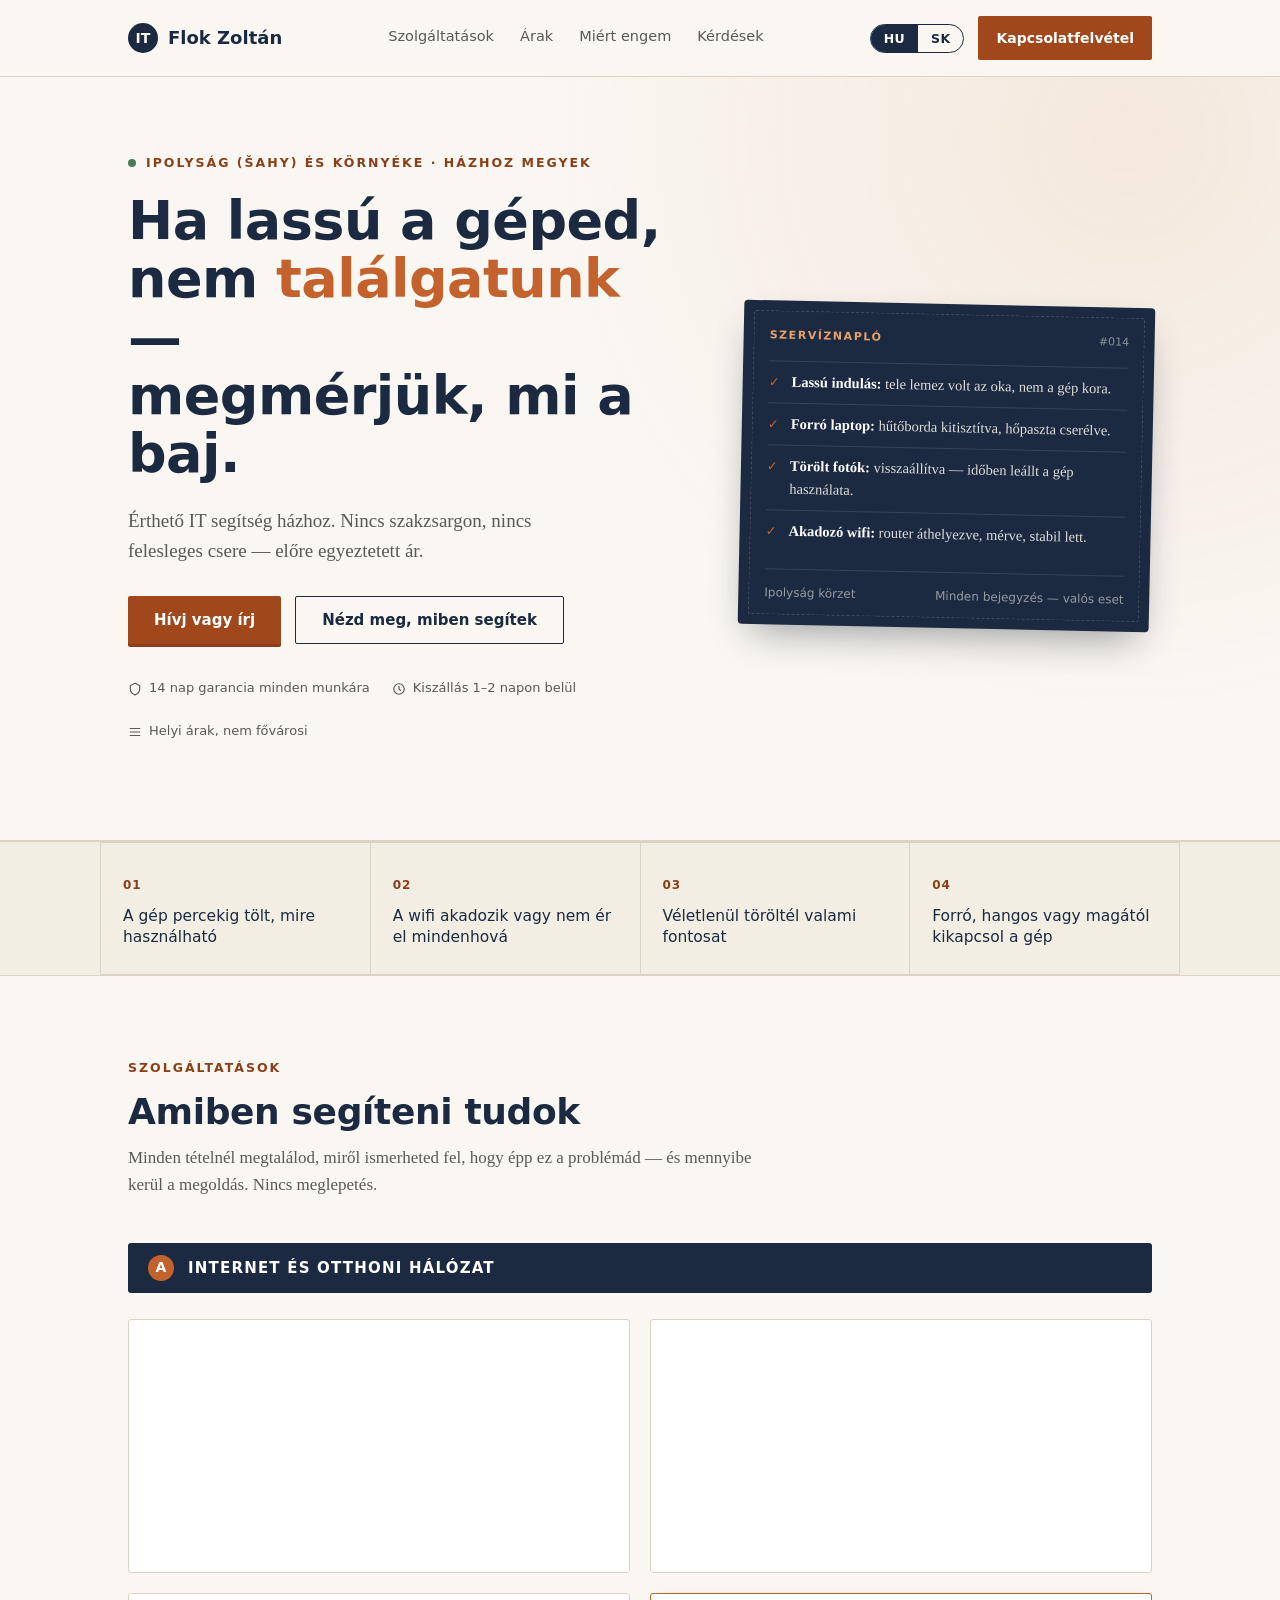
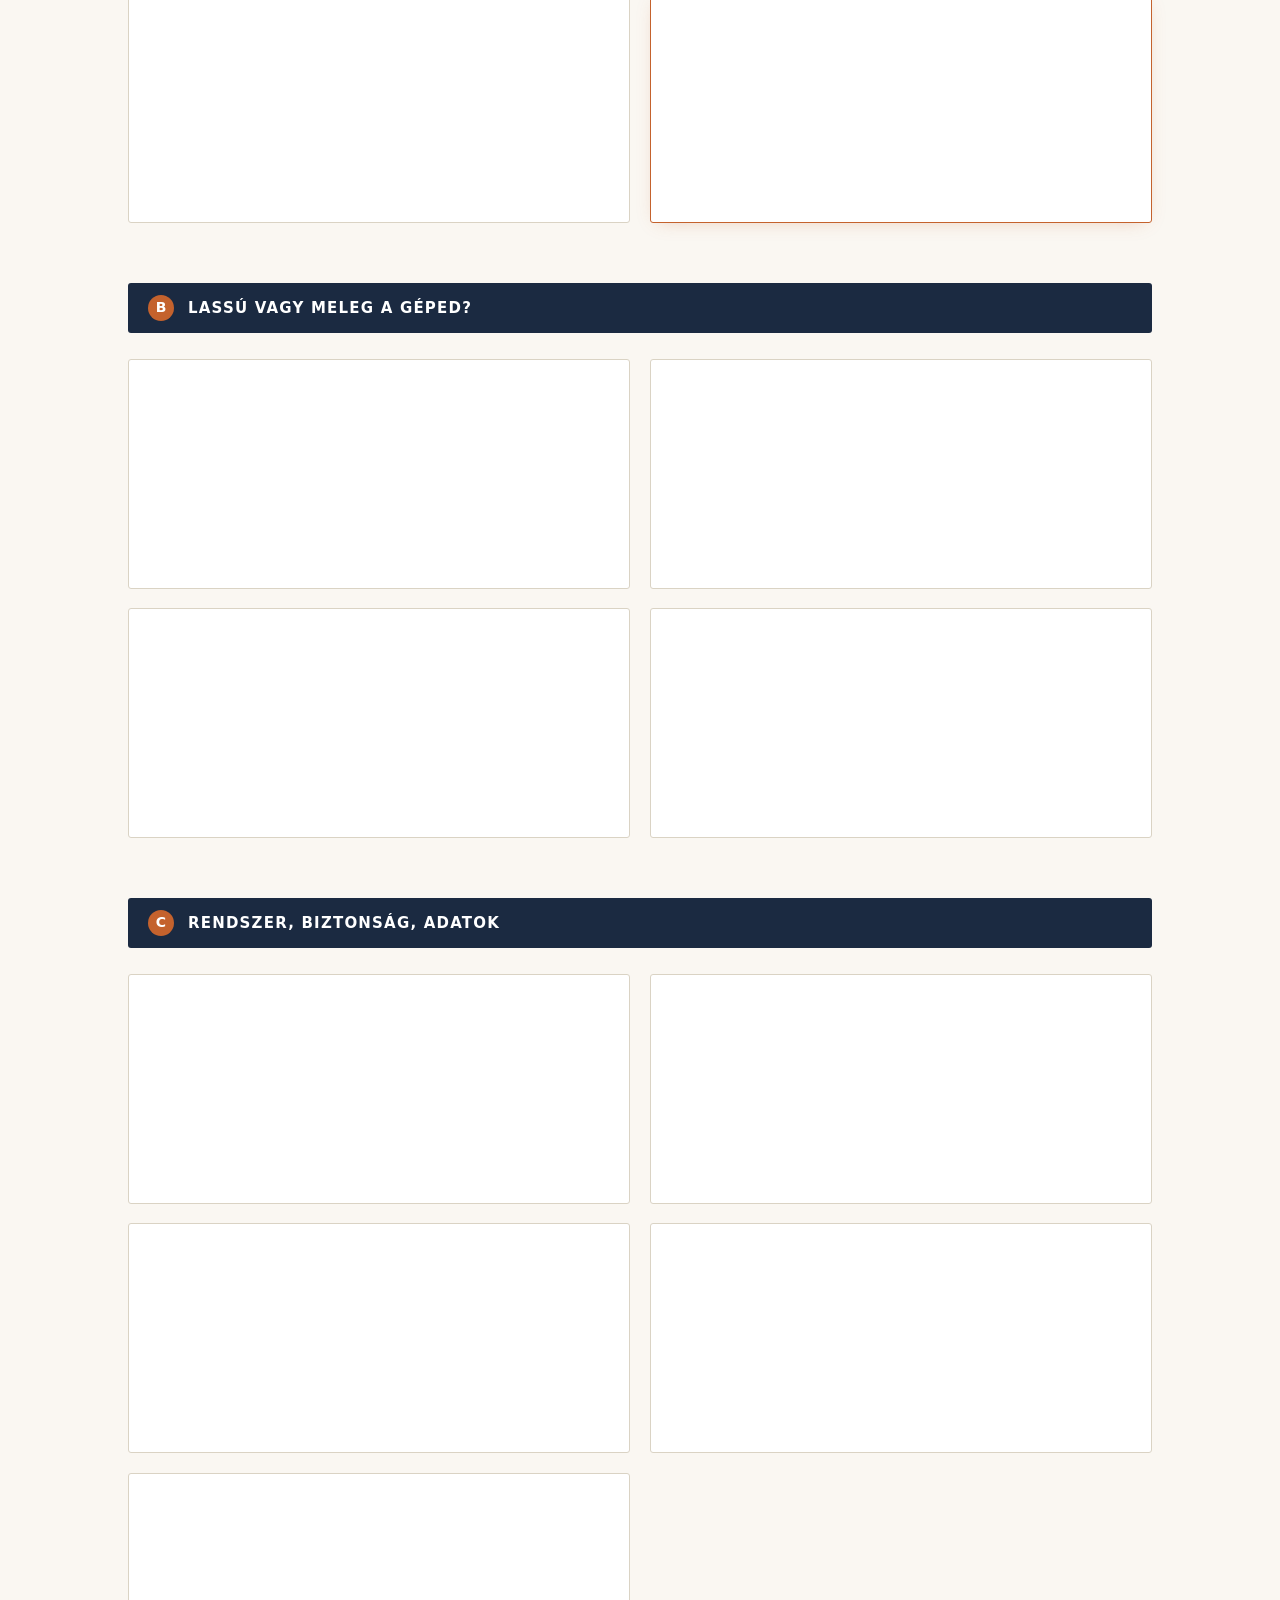
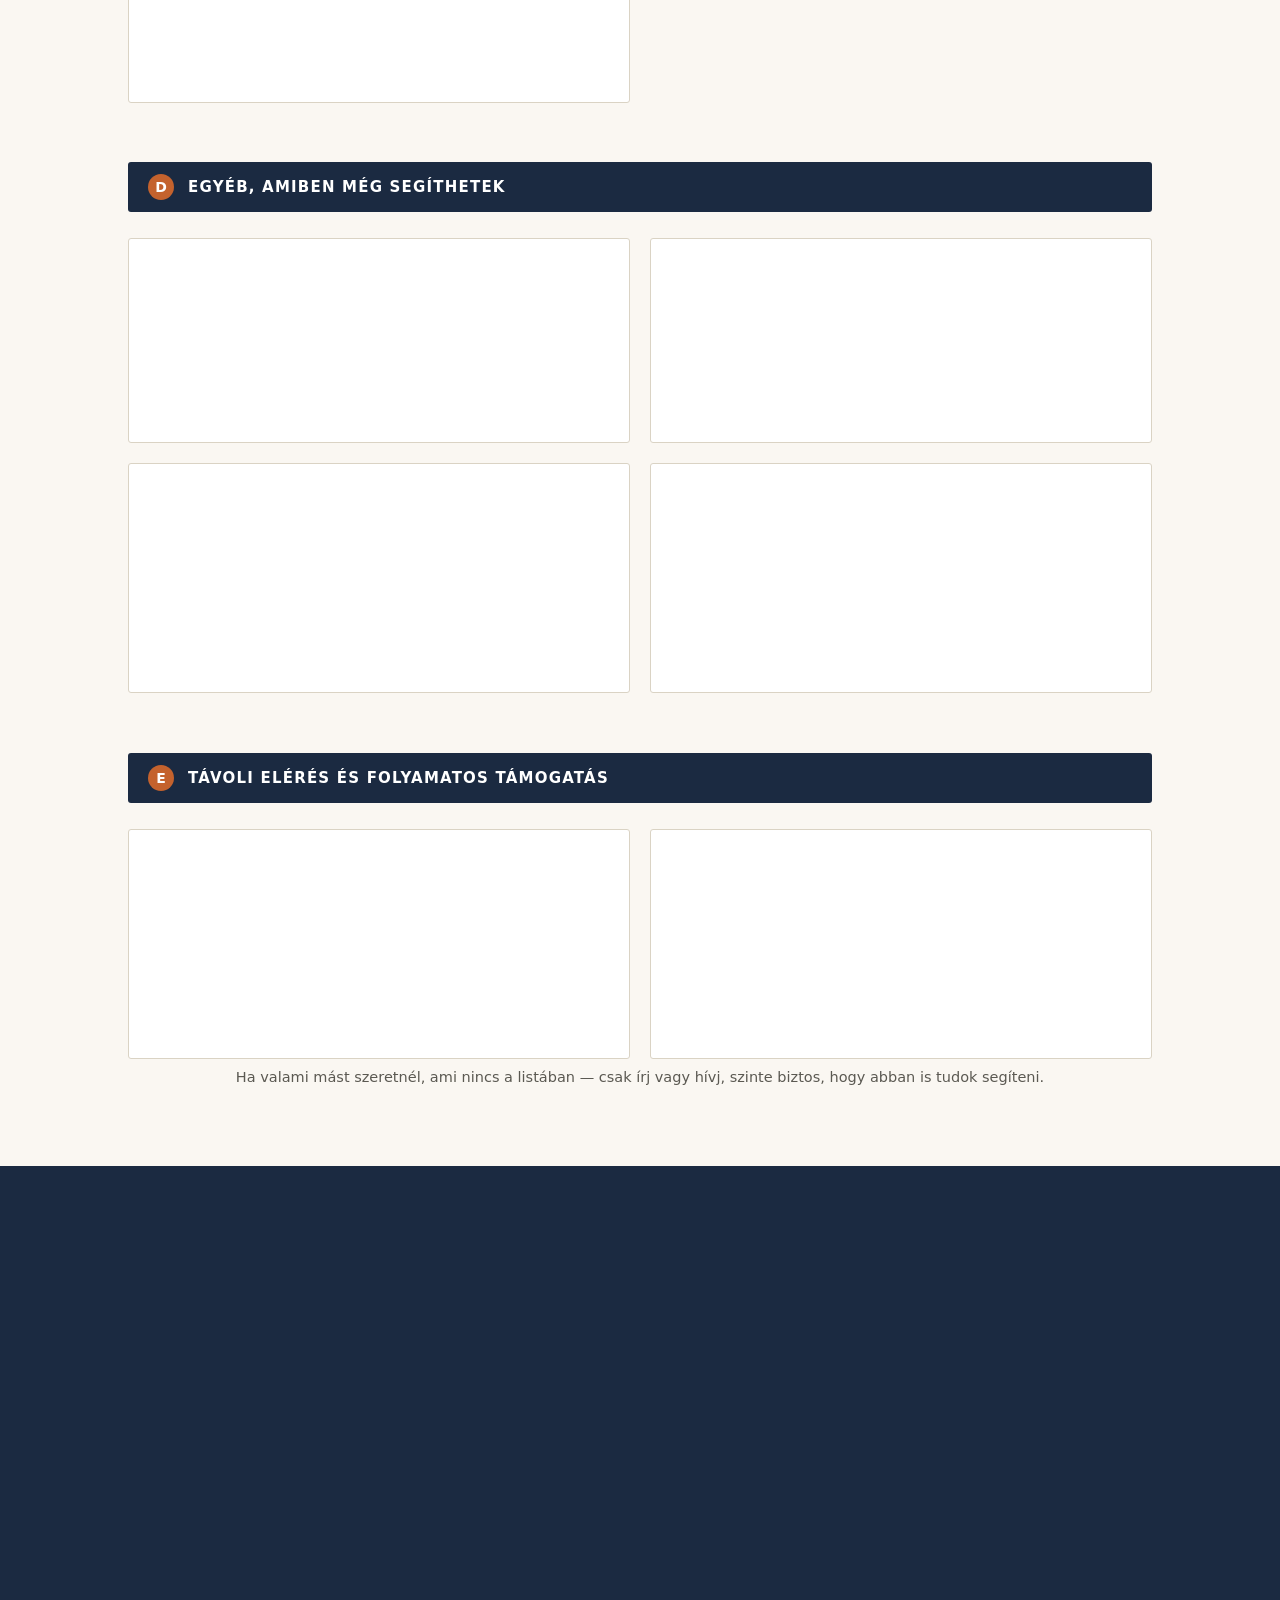
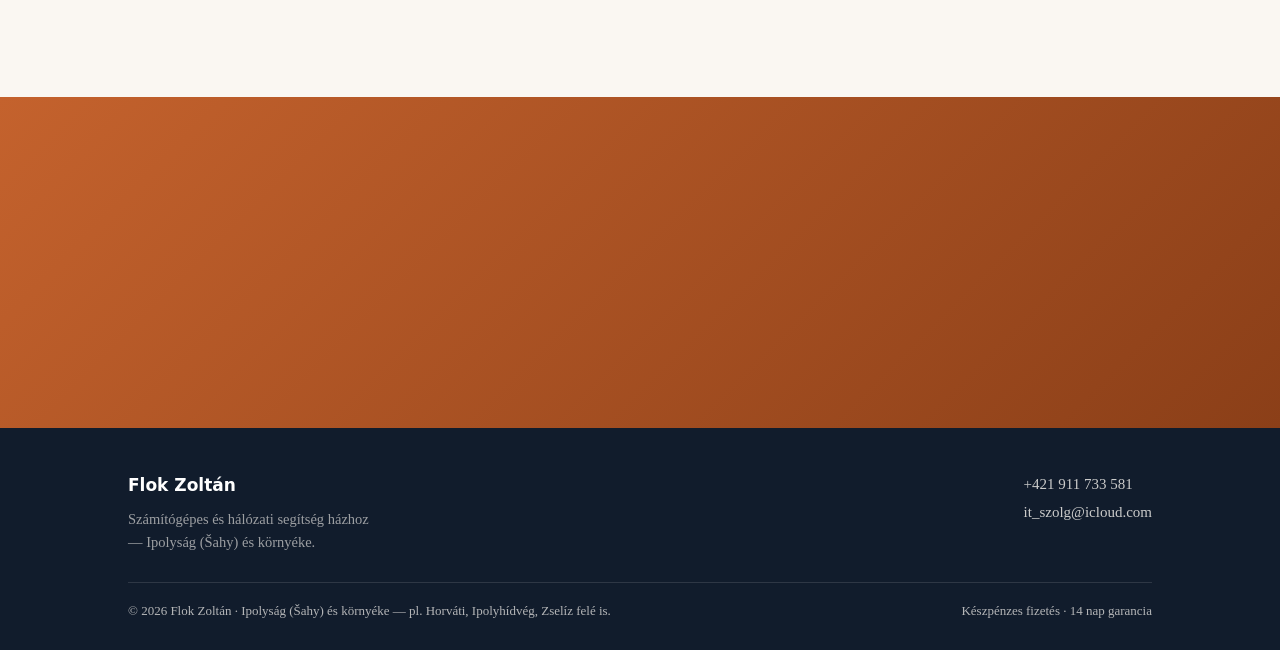
==== commit af6c524a: "Add files via upload Rc version" ====
--- a/index.html
+++ b/index.html
@@ -17,7 +17,26 @@
   <meta name="twitter:card" content="summary">
   <meta name="twitter:title" content="Számítógépes segítség házhoz — Ipolyság és környéke">
   <meta name="twitter:description" content="Gyors, érthető IT segítség Ipolyságon és környékén. Lassú gép, wifi gond, adatmentés, kamerarendszer — házhoz megyek.">
-  <link rel="stylesheet" href="style.css">
+  <link rel="stylesheet" href="style.min.css">
+<script type="application/ld+json">
+  {
+    "@context": "https://schema.org",
+    "@type": "LocalBusiness",
+    "name": "Flok Zoltán — IT segítség házhoz",
+    "description": "Számítógépes, hálózati és otthoni IT segítség Ipolyságon (Šahy) és környékén.",
+    "telephone": "+421911733581",
+    "email": "it_szolg@icloud.com",
+    "address": {
+      "@type": "PostalAddress",
+      "addressLocality": "Šahy",
+      "addressCountry": "SK"
+    },
+    "areaServed": "Šahy, Ipolyság and surrounding villages",
+    "priceRange": "€",
+    "currenciesAccepted": "EUR",
+    "paymentAccepted": "Cash"
+  }
+  </script>
 </head>
 <body>
   <a href="#foglalas" class="skip-link" data-i18n="skip">Ugrás a kapcsolatra</a>
@@ -39,10 +58,10 @@
           <button type="button" class="lang-btn" data-lang="hu" aria-pressed="true">HU</button>
           <button type="button" class="lang-btn" data-lang="sk" aria-pressed="false">SK</button>
         </div>
-        <a class="nav-phone" href="tel:+421911733581" data-contact="phone-link" aria-label="Hívás">
+        <a class="nav-phone" href="tel:+421911733581" data-contact="phone-link" aria-label="Kapcsolatfelvétel — hívás">
           <svg width="18" height="18" viewBox="0 0 24 24" fill="none" aria-hidden="true"><path d="M22 16.92v3a2 2 0 01-2.18 2 19.79 19.79 0 01-8.63-3.07 19.5 19.5 0 01-6-6 19.79 19.79 0 01-3.07-8.67A2 2 0 014.11 2h3a2 2 0 012 1.72c.127.96.361 1.903.7 2.81a2 2 0 01-.45 2.11L8.09 9.91a16 16 0 006 6l1.27-1.27a2 2 0 012.11-.45c.907.339 1.85.573 2.81.7A2 2 0 0122 16.92z" stroke="currentColor" stroke-width="2"/></svg>
         </a>
-        <a class="nav-cta" href="#foglalas" data-i18n="nav.cta">Időpontot kérek</a>
+        <a class="nav-cta" href="#foglalas" data-i18n="nav.cta">Kapcsolatfelvétel</a>
       </div>
     </div>
   </header>
@@ -57,19 +76,20 @@
             <span class="eyebrow" data-i18n="hero.kicker">Ipolyság (Šahy) és környéke · Házhoz megyek</span>
           </div>
           <h1 data-i18n-html="hero.title">Ha lassú a géped,<br>nem <em>találgatunk</em> —<br>megmérjük, mi a baj.</h1>
-          <p class="hero-sub" data-i18n="hero.sub">Számítógépes, hálózati és otthoni IT segítség érthető nyelven. Nincs szakzsargon, nincs felesleges alkatrészcsere — csak a probléma, a megoldás, és egy előre egyeztetett ár.</p>
+          <p class="hero-sub" data-i18n="hero.sub">Érthető IT segítség házhoz. Nincs szakzsargon, nincs felesleges csere — előre egyeztetett ár.</p>
           <div class="hero-ctas">
-            <a class="btn btn-primary" href="#foglalas" data-i18n="hero.ctaPrimary">Írj vagy hívj most</a>
+            <a class="btn btn-primary" href="#foglalas" data-i18n="hero.ctaPrimary">Hívj vagy írj</a>
             <a class="btn btn-ghost" href="#szolgaltatasok" data-i18n="hero.ctaGhost">Nézd meg, miben segítek</a>
           </div>
           <div class="hero-trust">
             <span><svg width="14" height="14" viewBox="0 0 24 24" fill="none"><path d="M12 2L4 6v6c0 5 3.5 8.5 8 10 4.5-1.5 8-5 8-10V6l-8-4z" stroke="currentColor" stroke-width="2"/></svg> <span data-i18n="hero.trust1">14 nap garancia minden munkára</span></span>
             <span><svg width="14" height="14" viewBox="0 0 24 24" fill="none"><circle cx="12" cy="12" r="9" stroke="currentColor" stroke-width="2"/><path d="M12 7v5l3 3" stroke="currentColor" stroke-width="2"/></svg> <span data-i18n="hero.trust2">Kiszállás 1–2 napon belül</span></span>
-            <span><svg width="14" height="14" viewBox="0 0 24 24" fill="none"><path d="M3 12h18M3 6h18M3 18h18" stroke="currentColor" stroke-width="2"/></svg> <span data-i18n="hero.trust3">Helyi, vidéki árazás</span></span>
-          </div>
-        </div>
-
-        <div class="logcard" data-reveal>
+            <span><svg width="14" height="14" viewBox="0 0 24 24" fill="none"><path d="M3 12h18M3 6h18M3 18h18" stroke="currentColor" stroke-width="2"/></svg> <span data-i18n="hero.trust3">Helyi árak, nem fővárosi</span></span>
+          </div>
+          <p class="hero-common" data-i18n="hero.common">Legtöbben lassú gép vagy wifi miatt írnak.</p>
+        </div>
+
+        <div class="logcard">
           <div class="logcard-head">
             <span class="tag" data-i18n="hero.logTag">Szervíznapló</span>
             <span class="id">#014</span>
@@ -279,21 +299,23 @@
         <div class="section-head">
           <span class="eyebrow" data-i18n="price.eyebrow">Árazás</span>
           <h2 data-i18n="price.heading">Átlátható árak, meglepetés nélkül</h2>
-          <p data-i18n="price.sub">A pontos árat mindig előre megbeszéljük. Az alábbi táblázat a leggyakoribb tételeket foglalja össze.</p>
+          <p data-i18n="price.sub">Tájékoztató árak — a végleges díjat mindig a munka előtt egyeztetjük. Nincs rejtett költség.</p>
+          <p class="price-why" data-i18n="price.why">Az óradíj csak akkor él, ha a hiba előre nem látszik (pl. „lassú a gép”, vegyes tünetek). A kiszámítható munkáknak (wifi, telepítés, nyomtató) fix ára van a szolgáltatáslistában.</p>
         </div>
         <table class="price-table">
           <thead>
             <tr><th data-i18n="price.th1">Tétel</th><th data-i18n="price.th2">Ár</th></tr>
           </thead>
           <tbody>
-            <tr><td data-i18n="price.r1">Óradíj (kiszállással)</td><td>10–15 €/óra</td></tr>
-            <tr><td data-i18n="price.r2">Gyors átvizsgálás (ha nem kérsz utána javítást)</td><td>8–12 €</td></tr>
             <tr><td data-i18n="price.r3">Kiszállás Ipolyságon belül</td><td data-i18n="price.r3v">ingyenes</td></tr>
-            <tr><td data-i18n="price.r4">Kiszállás környékbeli falvakba</td><td data-i18n="price.r4v">0,20–0,30 €/km</td></tr>
+            <tr><td data-i18n="price.r1">Óradíj — ha a hiba előre nem mérhető</td><td data-i18n="price.r1v">10 €-tól (tipikusan 10–15 €/óra)</td></tr>
+            <tr><td data-i18n="price.r2">Átvizsgálás — a javításba beszámítható</td><td data-i18n="price.r2v">8–12 €</td></tr>
+            <tr><td data-i18n="price.r4">Kiszállás környékbeli falvakba</td><td data-i18n="price.r4v">0,30 €/km</td></tr>
             <tr><td data-i18n="price.r5">Nagyobb csomag (pl. teljes felújítás)</td><td data-i18n="price.r5v">35–55 €-tól</td></tr>
+            <tr><td data-i18n="price.r6">Távoli segítség (minimum)</td><td data-i18n="price.r6v">10 €</td></tr>
           </tbody>
         </table>
-        <p class="price-note" data-i18n="price.note">Készpénzes fizetés, a munka elvégzése után, a helyszínen. Vidéki, helyi árazás — nem a fővárosi szervizek díjszabása.</p>
+        <p class="price-note" data-i18n="price.note">Készpénz, a munka után a helyszínen. Helyszíni munka: minimum 1 óra. Távoli: minimum 10 €. Helyi árak — nem fővárosi / pozsonyi szerviz. Ha az átvizsgálás után javítást kérsz, az átvizsgálás díját beszámítom.</p>
       </div>
     </section>
 
@@ -338,68 +360,12 @@
       </div>
     </section>
 
-
-    <!-- HOW I WORK -->
-    <section id="hogyan">
-      <div class="wrap">
-        <div class="section-head">
-          <span class="eyebrow" data-i18n="how.eyebrow">Hogyan dolgozom</span>
-          <h2 data-i18n="how.heading">Három lépés, meglepetés nélkül</h2>
-          <p data-i18n="how.sub">Előre megbeszélt ár, érthető magyarázat, és csak az, amire tényleg szükséged van.</p>
-        </div>
-        <div class="how-grid">
-          <div class="how-step" data-reveal>
-            <div class="n">1</div>
-            <h4 data-i18n="how.s1t">Írsz vagy hívsz</h4>
-            <p data-i18n="how.s1d">Elmondod, mit tapasztalsz — nem kell hozzá szakzsargon.</p>
-          </div>
-          <div class="how-step" data-reveal>
-            <div class="n">2</div>
-            <h4 data-i18n="how.s2t">Megmérem a bajt</h4>
-            <p data-i18n="how.s2d">Helyszínen vagy távolról: előbb a valódi ok, csak utána a megoldás.</p>
-          </div>
-          <div class="how-step" data-reveal>
-            <div class="n">3</div>
-            <h4 data-i18n="how.s3t">Javítás, előre egyeztetett áron</h4>
-            <p data-i18n="how.s3d">Ha egyetértesz, megcsinálom. 14 nap garancia minden munkára.</p>
-          </div>
-        </div>
-      </div>
-    </section>
-
-    <!-- TESTIMONIALS -->
-    <section class="testimonials" id="velemenyek">
-      <div class="wrap">
-        <div class="section-head">
-          <span class="eyebrow" data-i18n="t.eyebrow">Vélemények</span>
-          <h2 data-i18n="t.heading">Amit az ügyfelek mondanak</h2>
-        </div>
-        <div class="t-grid">
-          <div class="t-card" data-reveal>
-            <div class="stars" aria-hidden="true">★★★★★</div>
-            <blockquote data-i18n="t.q1">„A wifi a hátsó szobában alig ment. Átrendezte a routert, megmérte — azóta stabil.”</blockquote>
-            <div class="who">Mária<span data-i18n="t.w1">Ipolyság</span></div>
-          </div>
-          <div class="t-card" data-reveal>
-            <div class="stars" aria-hidden="true">★★★★★</div>
-            <blockquote data-i18n="t.q2">„A laptop percekig indult. Kiderült, tele volt a lemez — nem kellett új gép.”</blockquote>
-            <div class="who">Peter<span data-i18n="t.w2">Šahy</span></div>
-          </div>
-          <div class="t-card" data-reveal>
-            <div class="stars" aria-hidden="true">★★★★★</div>
-            <blockquote data-i18n="t.q3">„Érthetően elmagyarázta, mit csinál. Az árat előre megbeszéltük — semmi meglepetés.”</blockquote>
-            <div class="who">Katalin<span data-i18n="t.w3">Tesmag</span></div>
-          </div>
-        </div>
-      </div>
-    </section>
-
-    <!-- FAQ -->
+<!-- FAQ -->
     <section id="gyik">
       <div class="wrap">
         <div class="section-head">
-          <span class="eyebrow" data-i18n="faq.eyebrow">Gyakori kérdések</span>
-          <h2 data-i18n="faq.heading">Amit még jó előre tudni</h2>
+          <span class="eyebrow" data-i18n="faq.eyebrow">GYIK</span>
+          <h2 data-i18n="faq.heading">Gyakori kérdések</h2>
         </div>
         <div class="faq">
           <div class="faq-item">
@@ -407,28 +373,28 @@
               <span data-i18n="faq.q1">Mennyi idő alatt érsz ki hozzám?</span>
               <span class="plus" aria-hidden="true"></span>
             </button>
-            <div id="faq-a1" class="faq-a" role="region" aria-labelledby="faq-q1"><p data-i18n="faq.a1">Ipolyságon és a közeli falvakban jellemzően 1–2 napon belül, sürgős esetben akár még aznap.</p></div>
+            <div id="faq-a1" class="faq-a" role="region" aria-labelledby="faq-q1"><div class="faq-a-inner"><p data-i18n="faq.a1">Ipolyságon és a közeli falvakban jellemzően 1–2 napon belül, sürgős esetben akár még aznap.</p></div></div>
           </div>
           <div class="faq-item">
             <button class="faq-q" aria-expanded="false" aria-controls="faq-a2" id="faq-q2">
               <span data-i18n="faq.q2">Mit kell előkészítenem, mielőtt jössz?</span>
               <span class="plus" aria-hidden="true"></span>
             </button>
-            <div id="faq-a2" class="faq-a" role="region" aria-labelledby="faq-q2"><p data-i18n="faq.a2">Csak annyit, hogy a gép bekapcsolható és elérhető legyen. Jelszót csak akkor kérek, ha az adott munkához muszáj.</p></div>
+            <div id="faq-a2" class="faq-a" role="region" aria-labelledby="faq-q2"><div class="faq-a-inner"><p data-i18n="faq.a2">Csak annyit, hogy a gép bekapcsolható és elérhető legyen. Jelszót csak akkor kérek, ha az adott munkához muszáj.</p></div></div>
           </div>
           <div class="faq-item">
             <button class="faq-q" aria-expanded="false" aria-controls="faq-a3" id="faq-q3">
               <span data-i18n="faq.q3">Hogyan tudok fizetni?</span>
               <span class="plus" aria-hidden="true"></span>
             </button>
-            <div id="faq-a3" class="faq-a" role="region" aria-labelledby="faq-q3"><p data-i18n="faq.a3">Készpénzzel, a munka elvégzése után, a helyszínen.</p></div>
+            <div id="faq-a3" class="faq-a" role="region" aria-labelledby="faq-q3"><div class="faq-a-inner"><p data-i18n="faq.a3">Készpénzzel, a munka elvégzése után, a helyszínen.</p></div></div>
           </div>
           <div class="faq-item">
             <button class="faq-q" aria-expanded="false" aria-controls="faq-a4" id="faq-q4">
               <span data-i18n="faq.q4">Muszáj hozzám jönnöd, vagy megoldható távolról is?</span>
               <span class="plus" aria-hidden="true"></span>
             </button>
-            <div id="faq-a4" class="faq-a" role="region" aria-labelledby="faq-q4"><p data-i18n="faq.a4">Sok szoftveres probléma távolról is megoldható, kiszállás nélkül — ez olcsóbb is neked.</p></div>
+            <div id="faq-a4" class="faq-a" role="region" aria-labelledby="faq-q4"><div class="faq-a-inner"><p data-i18n="faq.a4">Sok szoftveres probléma távolról is megoldható, kiszállás nélkül — ez olcsóbb is neked.</p></div></div>
           </div>
         </div>
       </div>
@@ -437,16 +403,16 @@
     <!-- CTA BAND -->
     <section id="foglalas" class="cta-band">
       <div class="wrap">
-        <h2 data-i18n="cta.heading">Írj, és megmondom, mi lehet a baj</h2>
+        <h2 data-i18n="cta.heading">Írj — megnézzük, mi a baj</h2>
         <p data-i18n="cta.sub">Nem kell hozzá szakzsargon — csak mondd el, mit tapasztalsz, és onnantól én intézem a többit.</p>
         <div class="cta-actions">
           <a class="btn btn-primary" href="tel:+421911733581" data-contact="phone-link">
             <svg width="16" height="16" viewBox="0 0 24 24" fill="none" aria-hidden="true"><path d="M22 16.92v3a2 2 0 01-2.18 2 19.79 19.79 0 01-8.63-3.07 19.5 19.5 0 01-6-6 19.79 19.79 0 01-3.07-8.67A2 2 0 014.11 2h3a2 2 0 012 1.72c.127.96.361 1.903.7 2.81a2 2 0 01-.45 2.11L8.09 9.91a16 16 0 006 6l1.27-1.27a2 2 0 012.11-.45c.907.339 1.85.573 2.81.7A2 2 0 0122 16.92z" stroke="currentColor" stroke-width="2"/></svg>
             <span data-contact="phone-text">+421 911 733 581</span>
           </a>
-          <a class="btn btn-wa" href="https://wa.me/421911733581" target="_blank" rel="noopener noreferrer" data-i18n="cta.wa">
-            <svg width="16" height="16" viewBox="0 0 24 24" fill="currentColor" aria-hidden="true"><path d="M17.472 14.382c-.297-.149-1.758-.867-2.03-.967-.273-.099-.471-.148-.67.15-.197.297-.767.966-.94 1.164-.173.199-.347.223-.644.075-.297-.15-1.255-.463-2.39-1.475-.883-.788-1.48-1.761-1.653-2.059-.173-.297-.018-.458.13-.606.134-.133.298-.347.446-.52.149-.174.198-.298.298-.497.099-.198.05-.371-.025-.52-.075-.149-.669-1.612-.916-2.207-.242-.579-.487-.5-.669-.51-.173-.008-.371-.01-.57-.01-.198 0-.52.074-.792.372-.272.297-1.04 1.016-1.04 2.479 0 1.462 1.065 2.875 1.213 3.074.149.198 2.096 3.2 5.077 4.487.709.306 1.262.489 1.694.625.712.227 1.36.195 1.871.118.571-.085 1.758-.719 2.006-1.413.248-.694.248-1.289.173-1.413-.074-.124-.272-.198-.57-.347m-5.421 7.403h-.004a9.87 9.87 0 01-5.031-1.378l-.361-.214-3.741.982.998-3.648-.235-.374a9.86 9.86 0 01-1.51-5.26c.001-5.45 4.436-9.884 9.888-9.884 2.64 0 5.122 1.03 6.988 2.898a9.825 9.825 0 012.893 6.994c-.003 5.45-4.435 9.884-9.885 9.884m8.413-18.297A11.815 11.815 0 0012.05 0C5.495 0 .16 5.335.157 11.892c0 2.096.547 4.142 1.588 5.945L.057 24l6.305-1.654a11.882 11.882 0 005.683 1.448h.005c6.554 0 11.89-5.335 11.893-11.893a11.821 11.821 0 00-3.48-8.413z"/></svg>
-            WhatsApp
+          <a class="btn btn-ms" href="https://m.me/zoltanflok" target="_blank" rel="noopener noreferrer" data-i18n="cta.ms">
+            <svg width="16" height="16" viewBox="0 0 24 24" fill="currentColor" aria-hidden="true"><path d="M12 2C6.477 2 2 6.145 2 11.253c0 2.903 1.434 5.493 3.676 7.191V22l3.368-1.86c.909.253 1.87.39 2.956.39 5.523 0 10-4.145 10-9.277S17.523 2 12 2zm.994 12.468l-2.546-2.718-4.97 2.718 5.473-5.821 2.61 2.718 4.906-2.718-5.473 5.821z"/></svg>
+            Messenger
           </a>
         </div>
       </div>
@@ -473,7 +439,6 @@
   </footer>
 
   <!-- Scripts: Model -> Controller -->
-  <script src="model.js" defer></script>
-  <script src="controller.js" defer></script>
+  <script src="app.min.js" defer></script>
 </body>
 </html>
--- a/style.min.css
+++ b/style.min.css
@@ -0,0 +1 @@
+:root{--navy:#1B2A41;--navy-deep:#111c2c;--rust:#C4622D;--rust-dark:#8B3F18;--rust-btn:#A0481C;--rust-on-dark:#E8A06A;--cream:#FAF7F2;--paper:#F3EEE4;--ink:#2A2A28;--ink-soft:#5b5952;--green:#4A7C59;--line:#DAD3C4;--radius:2px}*,*::before,*::after{box-sizing:border-box;margin:0;padding:0}html{scroll-behavior:smooth}body{background:var(--cream);color:var(--ink);font-family:Georgia,Cambria,"Times New Roman",Times,serif;font-size:18px;line-height:1.6;-webkit-font-smoothing:antialiased}h1,h2,h3,.disp{font-family:system-ui,-apple-system,BlinkMacSystemFont,"Segoe UI",Roboto,Helvetica,Arial,sans-serif;color:var(--navy);letter-spacing:-0.01em}h1,h2,h3,nav,button,.btn{font-family:system-ui,-apple-system,BlinkMacSystemFont,"Segoe UI",Roboto,Helvetica,Arial,sans-serif}.nav-cta,.btn,.tag,.eyebrow,th{font-family:system-ui,-apple-system,BlinkMacSystemFont,"Segoe UI",Roboto,Helvetica,Arial,sans-serif;line-height:1.2}.btn,.nav-cta{min-height:44px;display:inline-flex;align-items:center;justify-content:center;box-sizing:border-box}a{color:inherit}img{max-width:100%;display:block}.wrap{max-width:1080px;margin:0 auto;padding:0 28px}.eyebrow{display:inline-block;font-family:system-ui,-apple-system,BlinkMacSystemFont,"Segoe UI",Roboto,sans-serif;font-size:12.5px;letter-spacing:0.16em;text-transform:uppercase;color:var(--rust-dark);font-weight:600}.skip-link{position:absolute;left:-999px;top:0;background:var(--navy);color:#fff;padding:10px 16px;z-index:200}.skip-link:focus{left:12px;top:12px}header{position:sticky;top:0;z-index:100;background:rgba(250,247,242,0.92);-webkit-backdrop-filter:blur(6px);backdrop-filter:blur(6px);border-bottom:1px solid var(--line)}.nav{display:flex;align-items:center;justify-content:space-between;padding:16px 28px;max-width:1080px;margin:0 auto}.brand{font-family:system-ui,-apple-system,BlinkMacSystemFont,"Segoe UI",Roboto,sans-serif;font-weight:700;font-size:18px;color:var(--navy);text-decoration:none;display:flex;align-items:center;gap:10px}.brand-mark{width:30px;height:30px;border-radius:50%;background:var(--navy);color:var(--cream);display:flex;align-items:center;justify-content:center;font-size:14px;font-weight:700;flex:none}.nav-links{display:flex;gap:26px;font-family:system-ui,-apple-system,BlinkMacSystemFont,"Segoe UI",Roboto,sans-serif;font-size:14.5px;font-weight:500}.nav-links a{text-decoration:none;color:var(--ink-soft);border-bottom:1px solid transparent;padding-bottom:2px;transition:border-color .15s}.nav-links a:hover{color:var(--navy);border-color:var(--rust)}.nav-actions{display:flex;align-items:center;gap:14px}.nav-cta{font-family:system-ui,-apple-system,BlinkMacSystemFont,"Segoe UI",Roboto,sans-serif;font-weight:600;font-size:14px;background:var(--rust-btn);color:#fff;padding:9px 18px;border-radius:var(--radius);text-decoration:none;white-space:nowrap;transition:background .15s;gap:8px}.nav-cta:hover{background:var(--rust-dark)}.nav-cta svg{flex:none}.nav-phone{display:none;width:44px;height:44px;align-items:center;justify-content:center;background:var(--rust-btn);color:#fff;border-radius:var(--radius);text-decoration:none;transition:background .15s;flex:none}.nav-phone:hover{background:var(--rust-dark)}.nav-phone svg{display:block}.lang-switch{display:flex;border:1.5px solid var(--navy);border-radius:20px;overflow:hidden;flex:none}.lang-btn{font-family:system-ui,-apple-system,BlinkMacSystemFont,"Segoe UI",Roboto,sans-serif;font-weight:600;font-size:12.5px;letter-spacing:.03em;background:transparent;color:var(--navy);border:none;padding:6px 13px;cursor:pointer;transition:background .15s}.lang-btn[aria-pressed="true"]{background:var(--navy);color:#fff}.lang-btn:not([aria-pressed="true"]):hover{background:rgba(27,42,65,0.08)}.hero{position:relative;padding:78px 0 64px;background:radial-gradient(circle at 88% 8%,rgba(196,98,45,0.10),transparent 45%),var(--cream);border-bottom:1px solid var(--line);overflow:hidden}.hero-grid{display:grid;grid-template-columns:1.15fr 0.85fr;gap:56px;align-items:center}.hero-kicker{display:flex;align-items:center;gap:10px;margin-bottom:22px}.hero-kicker .dot{width:8px;height:8px;border-radius:50%;background:var(--green);flex:none}.hero h1{font-size:clamp(34px,4.6vw,54px);line-height:1.08;font-weight:700;margin-bottom:22px}.hero h1 em{font-style:normal;color:var(--rust);position:relative}.hero-sub{font-size:19px;color:var(--ink-soft);max-width:46ch;margin-bottom:30px}.hero-ctas{display:flex;gap:14px;flex-wrap:wrap;margin-bottom:34px}.btn{font-family:system-ui,-apple-system,BlinkMacSystemFont,"Segoe UI",Roboto,sans-serif;font-weight:600;font-size:15px;padding:14px 26px;border-radius:var(--radius);text-decoration:none;gap:8px;transition:transform .15s,background .15s}.btn-primary{background:var(--rust-btn);color:#fff;box-shadow:0 3px 0 var(--rust-dark)}.btn-primary:hover{transform:translateY(-1px)}.btn-primary:active{transform:translateY(1px);box-shadow:0 1px 0 var(--rust-dark)}.btn-ghost{background:transparent;color:var(--navy);border:1.5px solid var(--navy)}.btn-ghost:hover{background:var(--navy);color:var(--cream)}.hero-trust{display:flex;gap:22px;flex-wrap:wrap;font-family:system-ui,-apple-system,BlinkMacSystemFont,"Segoe UI",Roboto,sans-serif;font-size:13px;color:var(--ink-soft)}.hero-trust span{display:flex;align-items:center;gap:7px}.hero-trust svg{flex:none}.logcard{background:var(--navy);color:var(--cream);border-radius:4px;padding:26px 26px 22px;position:relative;box-shadow:0 18px 40px -14px rgba(17,28,44,0.45);transform:rotate(1.2deg)}.logcard::before{content:"";position:absolute;inset:10px;border:1px dashed rgba(250,247,242,0.18);border-radius:2px;pointer-events:none}.logcard-head{display:flex;justify-content:space-between;align-items:baseline;margin-bottom:16px;font-family:system-ui,-apple-system,BlinkMacSystemFont,"Segoe UI",Roboto,sans-serif}.logcard-head .tag{font-size:11px;letter-spacing:0.14em;text-transform:uppercase;color:var(--rust-on-dark);font-weight:700;display:inline-block}.logcard-head .id{font-size:11px;color:rgba(250,247,242,0.5)}.logrow{display:flex;gap:12px;padding:9px 0;border-top:1px solid rgba(250,247,242,0.12);font-size:14.5px}.logrow:first-of-type{border-top:none}.logrow .sym{color:var(--rust);flex:none;font-family:system-ui,-apple-system,BlinkMacSystemFont,"Segoe UI",Roboto,sans-serif;font-weight:700;font-size:13px;padding-top:2px}.logrow .txt{color:rgba(250,247,242,0.88)}.logrow .txt b{color:#fff;font-weight:600}.logcard-foot{margin-top:16px;padding-top:14px;border-top:1px solid rgba(250,247,242,0.12);font-family:system-ui,-apple-system,BlinkMacSystemFont,"Segoe UI",Roboto,sans-serif;font-size:12px;color:rgba(250,247,242,0.55);display:flex;justify-content:space-between}section{padding:76px 0}section:not(.hero):not(.problems){content-visibility:auto;contain-intrinsic-size:1px 800px}.section-head{max-width:640px;margin-bottom:44px}.section-head h2{font-size:clamp(26px,3vw,36px);font-weight:700;margin-top:10px;line-height:1.15}.section-head p{color:var(--ink-soft);font-size:17px;margin-top:12px}.problems{background:var(--paper);border-top:1px solid var(--line);border-bottom:1px solid var(--line);padding:0}.p-0{padding:0}.problem-grid{display:grid;grid-template-columns:repeat(4,1fr);gap:1px;background:var(--line);border:1px solid var(--line)}.problem{background:var(--paper);padding:26px 22px}.problem .num{font-family:system-ui,-apple-system,BlinkMacSystemFont,"Segoe UI",Roboto,sans-serif;font-size:12px;color:var(--rust-dark);font-weight:700;letter-spacing:.08em}.problem p{font-family:system-ui,-apple-system,BlinkMacSystemFont,"Segoe UI",Roboto,sans-serif;font-size:15.5px;font-weight:500;color:var(--navy);margin-top:8px;line-height:1.35}.cat{margin-bottom:60px}.mb-0{margin-bottom:0}.cat-head{display:flex;align-items:center;gap:14px;background:var(--navy);color:var(--cream);padding:12px 20px;border-radius:3px;margin-bottom:26px}.cat-head .letter{font-family:system-ui,-apple-system,BlinkMacSystemFont,"Segoe UI",Roboto,sans-serif;font-weight:700;font-size:14px;background:var(--rust);color:#fff;width:26px;height:26px;border-radius:50%;display:flex;align-items:center;justify-content:center;flex:none}.cat-head h3{color:#fff;font-size:15px;letter-spacing:0.08em;text-transform:uppercase;font-weight:600}.svc-grid{display:grid;grid-template-columns:repeat(2,1fr);gap:20px}.svc{contain:layout style;background:#fff;border:1px solid var(--line);border-radius:3px;padding:22px 24px 20px;position:relative;transition:transform .2s ease,border-color .2s ease}@media (hover:hover) and (pointer:fine){.svc:hover{transform:translateY(-2px)}}.svc h4{font-size:18px;font-weight:600;color:var(--navy);margin-bottom:8px;line-height:1.3}.svc .desc{font-size:15.5px;color:var(--ink-soft);margin-bottom:12px}.svc .symptom{font-size:14px;font-style:italic;color:var(--rust-dark);background:rgba(196,98,45,0.07);border-left:2px solid var(--rust);padding:8px 12px;margin-bottom:12px;line-height:1.45}.svc .symptom b{font-style:normal;font-weight:600}.svc-price{font-family:system-ui,-apple-system,BlinkMacSystemFont,"Segoe UI",Roboto,sans-serif;font-weight:700;font-size:15px;color:var(--green);display:flex;align-items:center;gap:6px}.svc.featured{border-color:var(--rust);box-shadow:0 4px 18px -8px rgba(196,98,45,0.35)}.svc-badge{position:absolute;top:-10px;right:16px;background:var(--rust-btn);color:#fff;font-family:system-ui,-apple-system,BlinkMacSystemFont,"Segoe UI",Roboto,sans-serif;font-size:11px;font-weight:700;letter-spacing:.06em;padding:4px 10px;border-radius:20px;text-transform:uppercase;line-height:1.2}.more-note{text-align:center;font-family:system-ui,-apple-system,BlinkMacSystemFont,"Segoe UI",Roboto,sans-serif;font-size:14.5px;color:var(--ink-soft);padding-top:8px}.pricing{background:var(--navy);color:var(--cream)}.pricing .section-head h2,.pricing .eyebrow{color:var(--cream)}.pricing .eyebrow{color:var(--rust-on-dark)}.pricing .section-head p{color:rgba(250,247,242,0.72)}.price-table{width:100%;border-collapse:collapse;font-family:system-ui,-apple-system,BlinkMacSystemFont,"Segoe UI",Roboto,sans-serif;font-size:15.5px}.price-table th{text-align:left;padding:12px 16px;background:rgba(250,247,242,0.06);font-weight:600;font-size:12px;text-transform:uppercase;letter-spacing:.08em;color:var(--rust-on-dark);border-bottom:1px solid rgba(250,247,242,0.15)}.price-table td{padding:15px 16px;border-bottom:1px solid rgba(250,247,242,0.1)}.price-table tr:last-child td{border-bottom:none}.price-table td:last-child{text-align:right;font-weight:600;white-space:nowrap}.price-why{max-width:62ch;margin:0 auto 28px;font-size:15.5px;color:rgba(250,247,242,0.88);line-height:1.5;text-align:center}.price-note{margin-top:18px;font-size:13.5px;color:rgba(250,247,242,0.55);max-width:60ch}.why-grid{display:grid;grid-template-columns:1fr 1fr;gap:48px;align-items:start}.why-title{margin-top:10px;margin-bottom:26px;font-size:clamp(24px,2.8vw,32px)}.why-list{list-style:none}.why-list li{display:flex;gap:14px;padding:16px 0;border-top:1px solid var(--line)}.why-list li:first-child{border-top:none}.why-list .ico{width:34px;height:34px;border-radius:50%;background:rgba(74,124,89,0.12);color:var(--green);display:flex;align-items:center;justify-content:center;flex:none}.why-list .txt b{display:block;font-family:system-ui,-apple-system,BlinkMacSystemFont,"Segoe UI",Roboto,sans-serif;color:var(--navy);font-size:15.5px;margin-bottom:2px}.why-list .txt span{color:var(--ink-soft);font-size:15px}.guarantee-card{background:var(--paper);border:1px solid var(--line);border-radius:4px;padding:30px 28px}.guarantee-card .badge{width:52px;height:52px;border-radius:50%;background:var(--rust);color:#fff;display:flex;align-items:center;justify-content:center;margin-bottom:16px}.guarantee-card h3{font-size:20px;margin-bottom:10px}.guarantee-card p{color:var(--ink-soft);font-size:15.5px;margin-bottom:18px}.guarantee-stats{display:flex;gap:26px;padding-top:16px;border-top:1px solid var(--line)}.guarantee-stats div{font-family:system-ui,-apple-system,BlinkMacSystemFont,"Segoe UI",Roboto,sans-serif}.guarantee-stats b{display:block;font-size:24px;color:var(--navy)}.guarantee-stats span{font-size:12.5px;color:var(--ink-soft)}.faq{max-width:760px}.faq-item{border-bottom:1px solid var(--line)}.faq-item:first-child{border-top:1px solid var(--line)}.faq-q{width:100%;text-align:left;background:none;border:none;cursor:pointer;padding:20px 4px;display:flex;justify-content:space-between;align-items:center;gap:20px;font-family:system-ui,-apple-system,BlinkMacSystemFont,"Segoe UI",Roboto,sans-serif;font-size:16.5px;font-weight:600;color:var(--navy)}.faq-q .plus{flex:none;width:22px;height:22px;position:relative}.faq-q .plus::before,.faq-q .plus::after{content:"";position:absolute;background:var(--rust);top:50%;left:50%;transform:translate(-50%,-50%)}.faq-q .plus::before{width:14px;height:2px}.faq-q .plus::after{width:2px;height:14px;transition:transform .2s ease}.faq-item.open .faq-q .plus::after{transform:translate(-50%,-50%) rotate(90deg)}.faq-item.open .faq-a{grid-template-rows:1fr}.faq-a{display:grid;grid-template-rows:0fr;transition:grid-template-rows 0.25s ease-out}.faq-a-inner{overflow:hidden;min-height:0}.faq-a-inner p{margin:0;padding:0 4px 18px;color:var(--ink-soft);font-size:15.5px;line-height:1.55}.faq-item:not(.open) .faq-a-inner p{padding-bottom:0}.cta-band{background:linear-gradient(135deg,var(--rust) 0%,var(--rust-dark) 100%);color:#fff;text-align:center;padding:64px 0}.cta-band h2{color:#fff;font-size:clamp(26px,3.4vw,38px);margin-bottom:14px}.cta-band p{color:rgba(255,255,255,0.9);font-size:17px;margin-bottom:28px;max-width:52ch;margin-left:auto;margin-right:auto}.cta-band .btn-primary{background:#fff;color:var(--rust-dark);box-shadow:0 3px 0 rgba(0,0,0,0.15)}.cta-band .btn-primary:hover{background:var(--cream)}footer{background:var(--navy-deep);color:rgba(250,247,242,0.7);padding:44px 0 28px}.foot-grid{display:flex;justify-content:space-between;align-items:flex-start;gap:24px;flex-wrap:wrap;margin-bottom:28px}.foot-brand{font-family:system-ui,-apple-system,BlinkMacSystemFont,"Segoe UI",Roboto,sans-serif;color:#fff;font-weight:700;font-size:17px;margin-bottom:8px}.foot-desc{font-size:14.5px;color:rgba(250,247,242,0.6);max-width:34ch}.foot-contact a{color:rgba(250,247,242,0.8);text-decoration:none;display:block;margin-bottom:4px;font-size:15px}.foot-contact a:hover{color:#fff}.foot-bottom{border-top:1px solid rgba(250,247,242,0.12);padding-top:18px;font-size:13px;display:flex;justify-content:space-between;flex-wrap:wrap;gap:10px}[data-reveal]{opacity:0;transform:translateY(8px);transition:opacity 0.25s ease-out,transform 0.25s ease-out;content-visibility:auto}[data-reveal].in{opacity:1;transform:translateY(0)}a:focus-visible,button:focus-visible{outline:2.5px solid var(--rust);outline-offset:2px}@media (prefers-reduced-motion:reduce){[data-reveal]{opacity:1;transform:none;transition:none}html{scroll-behavior:auto}.faq-a{transition:none}.faq-q .plus::after{transition:none}.svc{transition:none}.svc:hover{transform:none}}.testimonials{background:var(--paper);border-top:1px solid var(--line);border-bottom:1px solid var(--line)}.t-grid{display:grid;grid-template-columns:repeat(3,1fr);gap:20px}.t-card{background:#fff;border:1px solid var(--line);border-radius:3px;padding:22px 22px 18px}.t-card .stars{color:var(--rust-btn);font-size:13px;letter-spacing:0.08em;margin-bottom:10px}.t-card blockquote{font-size:15.5px;color:var(--ink);line-height:1.5;margin-bottom:14px;font-style:italic}.t-card .who{font-family:system-ui,-apple-system,BlinkMacSystemFont,"Segoe UI",Roboto,sans-serif;font-size:13px;font-weight:600;color:var(--navy)}.t-card .who span{display:block;font-weight:500;color:var(--ink-soft);font-size:12.5px;margin-top:2px}.cta-actions{display:flex;gap:12px;justify-content:center;flex-wrap:wrap}.btn-ms{background:#0866FF;color:#fff;box-shadow:0 3px 0 #0451cc}.btn-ms:hover{background:#0451cc;transform:translateY(-1px)}.btn-ms:active{transform:translateY(1px);box-shadow:0 1px 0 #0451cc}.cta-band .btn-primary{background:#fff;color:var(--rust-dark);box-shadow:0 3px 0 rgba(0,0,0,0.15)}.cta-band .btn-primary:hover{background:var(--cream)}.how-grid{display:grid;grid-template-columns:repeat(3,1fr);gap:24px;margin-top:8px}.how-step{background:#fff;border:1px solid var(--line);border-radius:3px;padding:22px 20px;text-align:center}.how-step .n{font-family:system-ui,-apple-system,BlinkMacSystemFont,"Segoe UI",Roboto,sans-serif;width:36px;height:36px;border-radius:50%;background:var(--navy);color:#fff;display:inline-flex;align-items:center;justify-content:center;font-weight:700;font-size:15px;margin-bottom:12px}.how-step h4{font-size:16px;margin-bottom:6px}.how-step p{font-size:14.5px;color:var(--ink-soft);line-height:1.45}@media (max-width:920px){.hero-grid{grid-template-columns:1fr}.logcard{transform:none;max-width:440px}.problem-grid{grid-template-columns:repeat(2,1fr)}.svc-grid{grid-template-columns:1fr}.why-grid{grid-template-columns:1fr;gap:36px}.t-grid{grid-template-columns:1fr}.how-grid{grid-template-columns:1fr;gap:16px}}@media (max-width:640px){.nav-links{display:none}.nav-cta{display:none}.nav-phone{display:inline-flex}body{font-size:16.5px}section{padding:56px 0}.problem-grid{grid-template-columns:1fr 1fr}.hero{padding:52px 0 44px}.foot-grid{flex-direction:column}.cta-actions{flex-direction:column;align-items:stretch}.cta-actions .btn{width:100%}}.hero-common{margin:12px 0 0;font-size:14px;color:rgba(250,247,242,.75);font-style:italic}
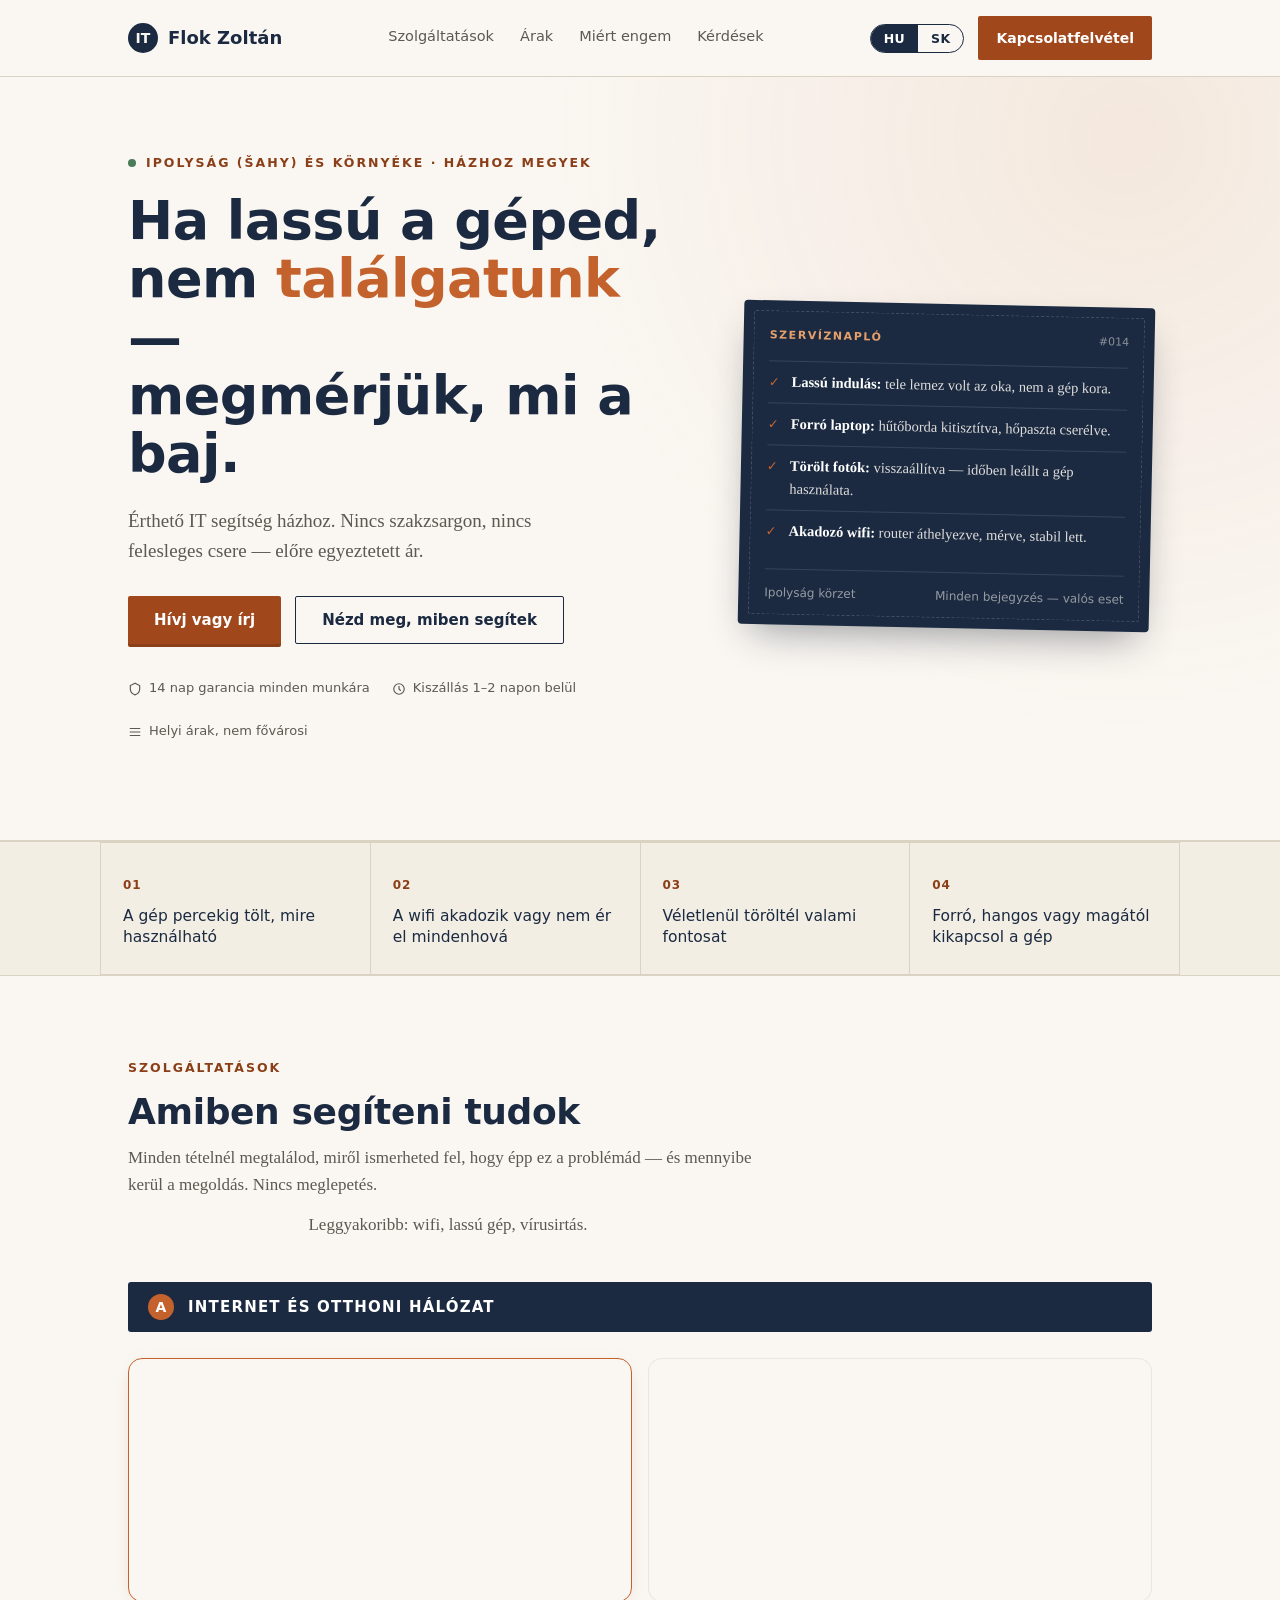
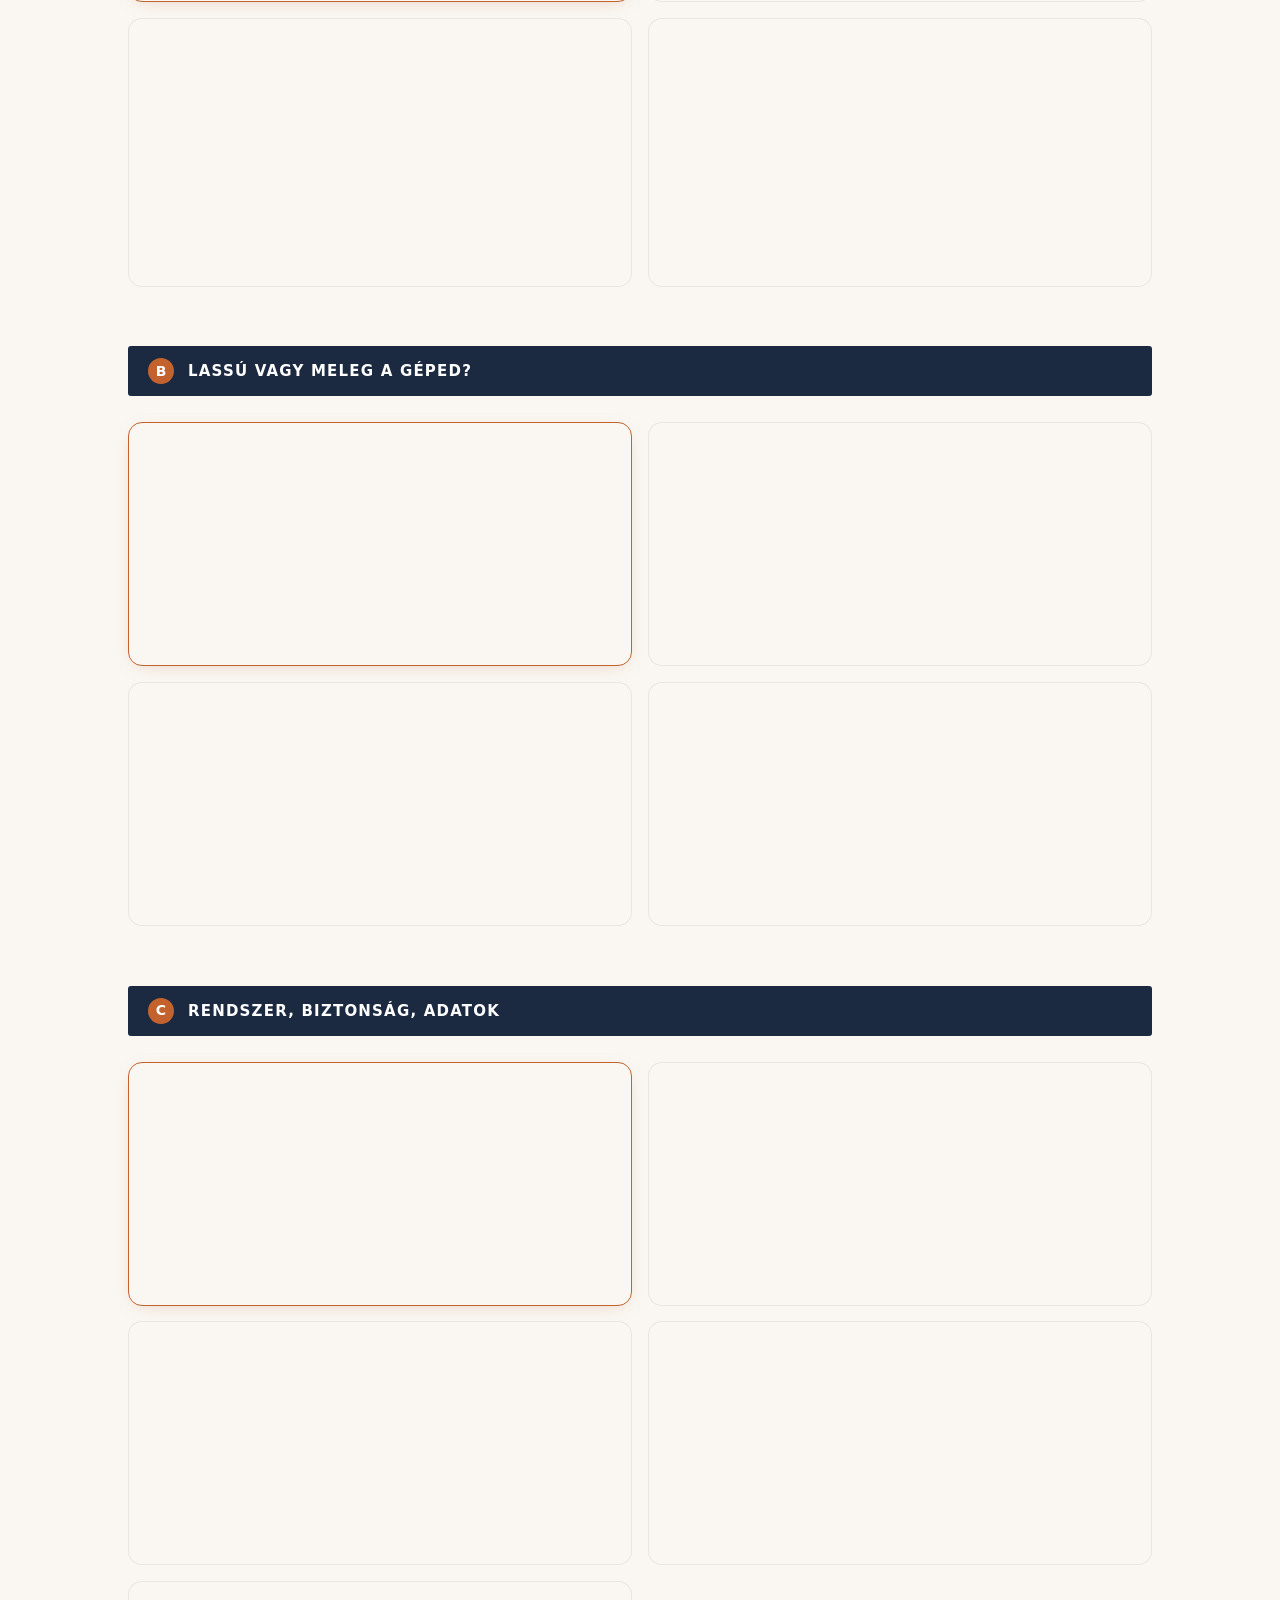
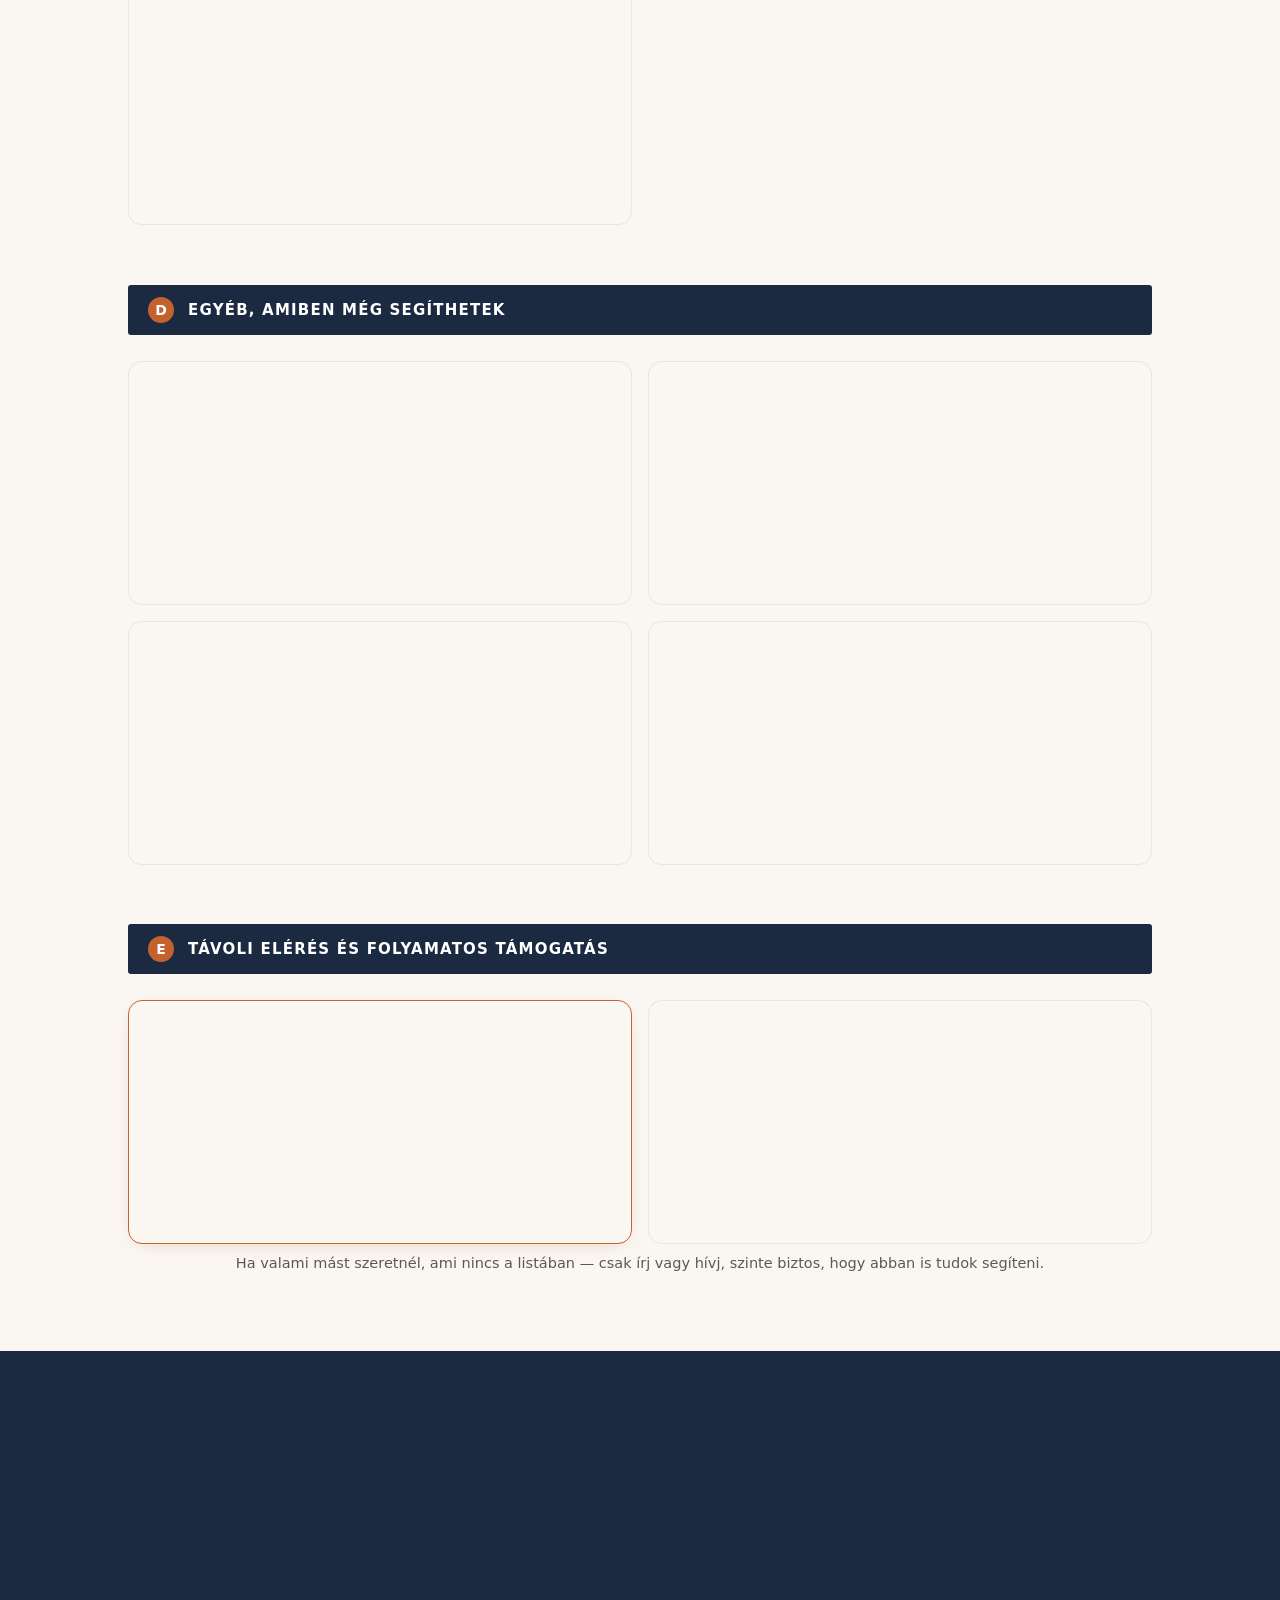
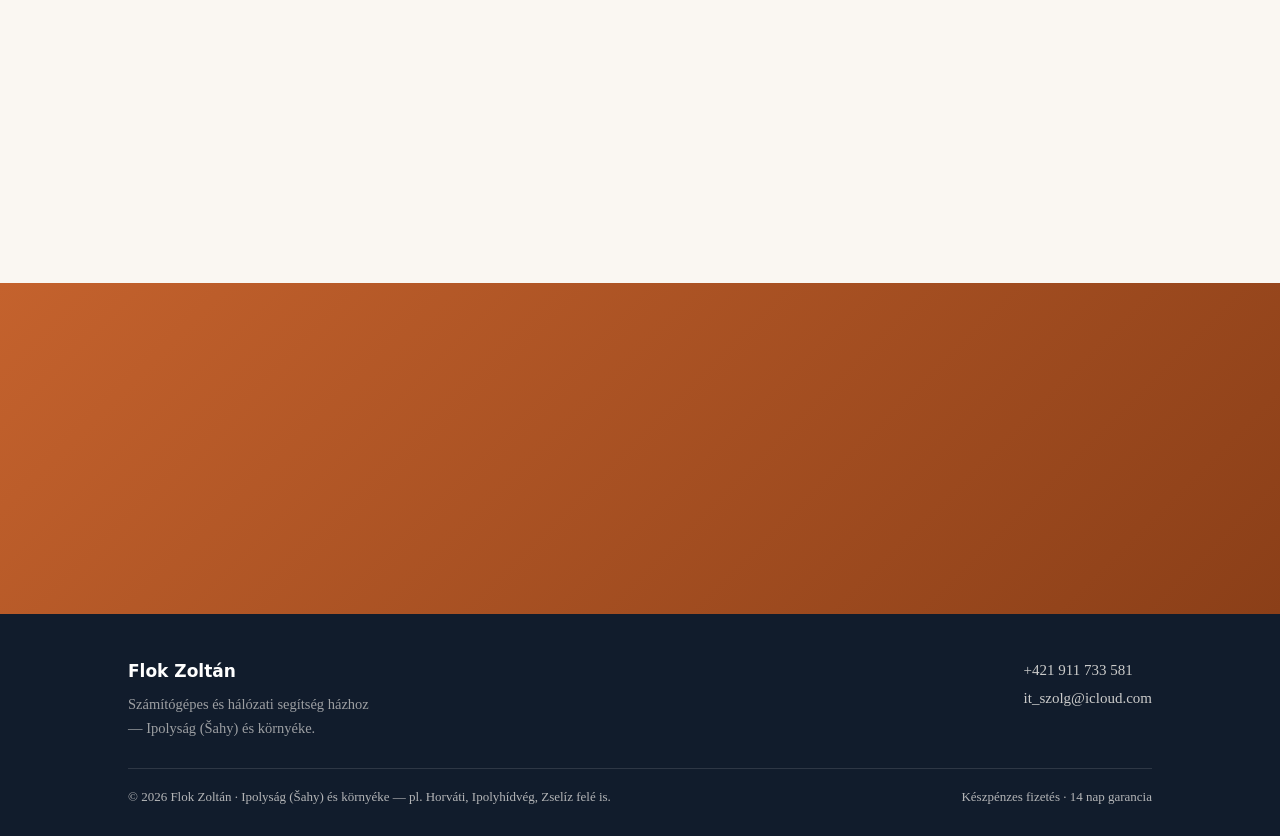
==== commit 1b088a85: "Add files via upload" ====
--- a/index.html
+++ b/index.html
@@ -137,36 +137,38 @@
           <span class="eyebrow" data-i18n="svc.eyebrow">Szolgáltatások</span>
           <h2 data-i18n="svc.heading">Amiben segíteni tudok</h2>
           <p data-i18n="svc.sub">Minden tételnél megtalálod, miről ismerheted fel, hogy épp ez a problémád — és mennyibe kerül a megoldás. Nincs meglepetés.</p>
+          <p class="svc-hint" data-i18n="svc.hint">Leggyakoribb: wifi, lassú gép, vírusirtás.</p>
         </div>
 
         <!-- Cat A -->
         <div class="cat">
           <div class="cat-head"><span class="letter">A</span><h3 data-i18n="cat.a">Internet és otthoni hálózat</h3></div>
           <div class="svc-grid">
-            <div class="svc" data-reveal>
-              <h4 data-i18n="svc1.title">Saját filmnéző rendszer otthonra</h4>
-              <p class="desc" data-i18n="svc1.desc">Egy saját, könnyen kezelhető „házi Netflix”, amit TV-n, telefonon, laptopon is elérsz.</p>
-              <p class="symptom" data-i18n-html="svc1.symptom"><b>Erről ismerheted fel:</b> filmjeid szét vannak szórva több gépen, lemezen, és szeretnéd egy helyen, rendezetten nézni.</p>
-              <div class="svc-price" data-i18n="svc1.price">25–45 €</div>
-            </div>
-            <div class="svc" data-reveal>
-              <h4 data-i18n="svc2.title">Közös tárhely a családnak</h4>
-              <p class="desc" data-i18n="svc2.desc">Otthoni „felhő”, ahonnan mindenki eléri a közös fényképeket, dokumentumokat — havidíj nélkül.</p>
-              <p class="symptom" data-i18n-html="svc2.symptom"><b>Erről ismerheted fel:</b> emailben küldözgetitek egymásnak a fájlokat, vagy USB-kulcson hordjátok gépről gépre.</p>
-              <div class="svc-price" data-i18n="svc2.price">15–35 €</div>
-            </div>
-            <div class="svc" data-reveal>
+            <div class="svc featured" data-reveal>
+              <span class="svc-badge" data-i18n="svc.badgeCommon">Gyakori</span>
               <h4 data-i18n="svc3.title">Lassú vagy akadozó wifi javítása</h4>
               <p class="desc" data-i18n="svc3.desc">Megmérem a jelerősséget a lakásban, és onnan mondom meg a valódi okot — nem találgatok.</p>
               <p class="symptom" data-i18n-html="svc3.symptom"><b>Erről ismerheted fel:</b> az egyik szobában jó a net, a másikban alig tölt be valami.</p>
               <div class="svc-price" data-i18n="svc3.price">12–25 €</div>
             </div>
-            <div class="svc featured" data-reveal>
+            <div class="svc" data-reveal>
               <span class="svc-badge" data-i18n="svc4.badge">IP kamera</span>
-              <h4 data-i18n="svc4.title">IP kamera és megfigyelőrendszer</h4>
-              <p class="desc" data-i18n="svc4.desc">Biztonságos beüzemelés, telefonos eléréssel — gyári jelszó és nyitott portok nélkül.</p>
-              <p class="symptom" data-i18n-html="svc4.symptom"><b>Erről ismerheted fel:</b> szeretnéd látni telefonról, mi történik otthon vagy a telken, amíg nem vagy ott.</p>
+              <h4 data-i18n="svc4.title">Kamera otthonra — telefonról is nézhető</h4>
+              <p class="desc" data-i18n="svc4.desc">Beállítom a kamerát, hogy telefonról lásd, mi történik otthon vagy a telken — biztonságosan, nem a gyári gyenge beállításokkal.</p>
+              <p class="symptom" data-i18n-html="svc4.symptom"><b>Erről ismerheted fel:</b> szeretnéd tudni, mi folyik otthon vagy a kertben, amikor nem vagy ott.</p>
               <div class="svc-price" data-i18n="svc4.price">25–45 € munkadíj</div>
+            </div>
+            <div class="svc" data-reveal>
+              <h4 data-i18n="svc1.title">Otthoni Netflix — filmek egy helyen</h4>
+              <p class="desc" data-i18n="svc1.desc">Egy saját, könnyen kezelhető „házi Netflix”: a filmjeid egy helyen, TV-n, telefonon és laptopon is — havidíj nélkül.</p>
+              <p class="symptom" data-i18n-html="svc1.symptom"><b>Erről ismerheted fel:</b> a filmek CD-n, pendrive-on és több gépen vannak szétszórva, és mindig keresgélsz.</p>
+              <div class="svc-price" data-i18n="svc1.price">25–45 €</div>
+            </div>
+            <div class="svc" data-reveal>
+              <h4 data-i18n="svc2.title">Közös mappa a családnak — havidíj nélkül</h4>
+              <p class="desc" data-i18n="svc2.desc">Otthoni közös tárhely: fényképek és dokumentumok egy helyen, mindenki a saját telefonjáról vagy gépéről eléri — nem kell felhő-előfizetés.</p>
+              <p class="symptom" data-i18n-html="svc2.symptom"><b>Erről ismerheted fel:</b> a családi fotókat e-mailben vagy USB-n küldözgetitek, és mindig valaki nem találja.</p>
+              <div class="svc-price" data-i18n="svc2.price">15–35 €</div>
             </div>
           </div>
         </div>
@@ -175,22 +177,23 @@
         <div class="cat">
           <div class="cat-head"><span class="letter">B</span><h3 data-i18n="cat.b">Lassú vagy meleg a géped?</h3></div>
           <div class="svc-grid">
-            <div class="svc" data-reveal>
+            <div class="svc featured" data-reveal>
+              <span class="svc-badge" data-i18n="svc.badgeCommon">Gyakori</span>
               <h4 data-i18n="svc5.title">Miért lassú a géped? — Gyorsvizsgálat</h4>
               <p class="desc" data-i18n="svc5.desc">Megmérem, mi okozza a lassulást, és őszintén megmondom, érdemes-e költeni rá.</p>
               <p class="symptom" data-i18n-html="svc5.symptom"><b>Erről ismerheted fel:</b> bekapcsolás után percekig tart, mire használható lesz, vagy folyton pörög a kis kerék.</p>
               <div class="svc-price" data-i18n="svc5.price">8–12 €</div>
             </div>
             <div class="svc" data-reveal>
-              <h4 data-i18n="svc6.title">Gyorsítás új tárolóval</h4>
-              <p class="desc" data-i18n="svc6.desc">A rendszer és minden fájl megmarad, csak sokkal gyorsabb lesz — semmit nem kell újra beállítanod.</p>
-              <p class="symptom" data-i18n-html="svc6.symptom"><b>Erről ismerheted fel:</b> minden megnyitáshoz percekig tart, pedig régen nem volt ilyen lassú.</p>
+              <h4 data-i18n="svc6.title">Gyorsítás SSD-re cseréléssel</h4>
+              <p class="desc" data-i18n="svc6.desc">A régi, lassú merevlemez helyett SSD-t rakok be. A programok és fájlok megmaradnak — indulás és megnyitás érezhetően gyorsabb.</p>
+              <p class="symptom" data-i18n-html="svc6.symptom"><b>Erről ismerheted fel:</b> a gép percekig tölt, mire elindul vagy megnyílik egy program — régen nem volt ilyen.</p>
               <div class="svc-price" data-i18n="svc6.price">20–30 € munkadíj</div>
             </div>
             <div class="svc" data-reveal>
-              <h4 data-i18n="svc7.title">Belső tisztítás, ha forró vagy hangos</h4>
-              <p class="desc" data-i18n="svc7.desc">Portalanítás, hőpaszta-csere, mérhető hőmérséklet-csökkenéssel.</p>
-              <p class="symptom" data-i18n-html="svc7.symptom"><b>Erről ismerheted fel:</b> a ventilátor hangosan pörög böngészés közben is, vagy a gép magától kikapcsol.</p>
+              <h4 data-i18n="svc7.title">Portalanítás, ha forró vagy hangos a gép</h4>
+              <p class="desc" data-i18n="svc7.desc">Kitisztítom a port a hűtésről, rendbe teszem a hűtést. Kevesebb zaj, alacsonyabb hőmérséklet — mérhetően.</p>
+              <p class="symptom" data-i18n-html="svc7.symptom"><b>Erről ismerheted fel:</b> a gép hangosan zúg már böngészés közben is, vagy magától kikapcsol, mert túlmelegszik.</p>
               <div class="svc-price" data-i18n="svc7.price">15–25 €</div>
             </div>
             <div class="svc" data-reveal>
@@ -206,22 +209,23 @@
         <div class="cat">
           <div class="cat-head"><span class="letter">C</span><h3 data-i18n="cat.c">Rendszer, biztonság, adatok</h3></div>
           <div class="svc-grid">
-            <div class="svc" data-reveal>
-              <h4 data-i18n="svc9.title">Új rendszer vagy régi gép felújítása</h4>
-              <p class="desc" data-i18n="svc9.desc">Irodára, otthoni szerverre vagy játékra szabva — nem a gyári alapbeállítással.</p>
-              <p class="symptom" data-i18n-html="svc9.symptom"><b>Erről ismerheted fel:</b> most vettél egy gépet, vagy van egy régi, sarokba állított géped, amit kár lenne kidobni.</p>
-              <div class="svc-price" data-i18n="svc9.price">25–50 €</div>
-            </div>
-            <div class="svc" data-reveal>
+            <div class="svc featured" data-reveal>
+              <span class="svc-badge" data-i18n="svc.badgeCommon">Gyakori</span>
               <h4 data-i18n="svc10.title">Vírusirtás</h4>
               <p class="desc" data-i18n="svc10.desc">Több eszközzel, keresztezve átvizsgálva — nem egyetlen gyors átfutással.</p>
               <p class="symptom" data-i18n-html="svc10.symptom"><b>Erről ismerheted fel:</b> furcsa reklámablakok ugranak fel, vagy a böngésződ kezdőlapja magától megváltozott.</p>
               <div class="svc-price" data-i18n="svc10.price">15–25 €</div>
             </div>
             <div class="svc" data-reveal>
-              <h4 data-i18n="svc11.title">Jelszavak és fiókok biztonsága</h4>
-              <p class="desc" data-i18n="svc11.desc">Jelszókezelő beállítása, extra védelem a legfontosabb fiókokra.</p>
-              <p class="symptom" data-i18n-html="svc11.symptom"><b>Erről ismerheted fel:</b> ugyanazt a jelszót használod több helyen, vagy nem emlékszel, mikor váltottál utoljára.</p>
+              <h4 data-i18n="svc9.title">Windows telepítés / újratelepítés</h4>
+              <p class="desc" data-i18n="svc9.desc">Tiszta rendszertelepítés: stabil, átlátható, a neked kellő programokkal. Nem a gyári, tele lappal érkező állapot.</p>
+              <p class="symptom" data-i18n-html="svc9.symptom"><b>Erről ismerheted fel:</b> a rendszer lassú, tele van felesleges programmal, vagy egy régi gépet szeretnél újra használhatóvá tenni.</p>
+              <div class="svc-price" data-i18n="svc9.price">25–50 €</div>
+            </div>
+            <div class="svc" data-reveal>
+              <h4 data-i18n="svc11.title">Jelszavak rendbe tétele</h4>
+              <p class="desc" data-i18n="svc11.desc">Segítek, hogy ne ugyanazt a jelszót használd mindenhol, és a bank / e-mail fiók erősebb védelmet kapjon.</p>
+              <p class="symptom" data-i18n-html="svc11.symptom"><b>Erről ismerheted fel:</b> ugyanaz a jelszó több helyen, vagy már nem emlékszel, mikor cserélted utoljára.</p>
               <div class="svc-price" data-i18n="svc11.price">10–15 €</div>
             </div>
             <div class="svc" data-reveal>
@@ -244,6 +248,12 @@
           <div class="cat-head"><span class="letter">D</span><h3 data-i18n="cat.d">Egyéb, amiben még segíthetek</h3></div>
           <div class="svc-grid">
             <div class="svc" data-reveal>
+              <h4 data-i18n="svc17.title">Új gép beüzemelése a régi anyagaiddal</h4>
+              <p class="desc" data-i18n="svc17.desc">Az új gépet használatra készre állítom: fájlok, fontos programok, e-mail — átjön a régiről, nem kell mindent nulláról.</p>
+              <p class="symptom" data-i18n-html="svc17.symptom"><b>Erről ismerheted fel:</b> megérkezett az új gép, de nem tudod, hogyan költöztesd át a régi dolgaidat.</p>
+              <div class="svc-price" data-i18n="svc17.price">25–40 €</div>
+            </div>
+            <div class="svc" data-reveal>
               <h4 data-i18n="svc14.title">Nyomtató beüzemelése</h4>
               <p class="desc" data-i18n="svc14.desc">Sokszor nem a nyomtató hibás, csak egy elavult illesztőprogram.</p>
               <p class="symptom" data-i18n-html="svc14.symptom"><b>Erről ismerheted fel:</b> az új nyomtató nem csatlakozik, vagy a régi hirtelen nem hajlandó nyomtatni.</p>
@@ -261,12 +271,6 @@
               <p class="symptom" data-i18n-html="svc16.symptom"><b>Erről ismerheted fel:</b> van otthon egy doboz régi fotó vagy egy fióknyi CD, amit évek óta nem néztél meg.</p>
               <div class="svc-price" data-i18n="svc16.price">20–40 €</div>
             </div>
-            <div class="svc" data-reveal>
-              <h4 data-i18n="svc17.title">Új gép beüzemelése, adatátköltöztetés</h4>
-              <p class="desc" data-i18n="svc17.desc">Fájlok, jelszavak, programok — minden átkerül a régiről, gond nélkül.</p>
-              <p class="symptom" data-i18n-html="svc17.symptom"><b>Erről ismerheted fel:</b> ott áll az új géped dobozban, de nem tudod, hol kezdd.</p>
-              <div class="svc-price" data-i18n="svc17.price">25–40 €</div>
-            </div>
           </div>
         </div>
 
@@ -274,16 +278,17 @@
         <div class="cat mb-0">
           <div class="cat-head"><span class="letter">E</span><h3 data-i18n="cat.e">Távoli elérés és folyamatos támogatás</h3></div>
           <div class="svc-grid">
-            <div class="svc" data-reveal>
+            <div class="svc featured" data-reveal>
+              <span class="svc-badge" data-i18n="svc.badgeRemote">Távolról</span>
               <h4 data-i18n="svc18.title">Segítség távolról, kiszállás nélkül</h4>
               <p class="desc" data-i18n="svc18.desc">Sok szoftveres hiba megoldható a te engedélyeddel, távolról — olcsóbb is neked.</p>
               <p class="symptom" data-i18n-html="svc18.symptom"><b>Erről ismerheted fel:</b> egy kisebb beállítást kellene javítani, és nem szeretnél emiatt kiszállásra várni.</p>
               <div class="svc-price" data-i18n="svc18.price">12–25 €</div>
             </div>
             <div class="svc" data-reveal>
-              <h4 data-i18n="svc19.title">Rendszeres karbantartás</h4>
-              <p class="desc" data-i18n="svc19.desc">Havi vagy negyedéves átnézés, mielőtt még probléma lenne belőle.</p>
-              <p class="symptom" data-i18n-html="svc19.symptom"><b>Erről ismerheted fel:</b> szeretnéd megelőzni a bajt, nem csak akkor hívni, ha már megtörtént.</p>
+              <h4 data-i18n="svc19.title">Havi / negyedéves karbantartás</h4>
+              <p class="desc" data-i18n="svc19.desc">Időszakos átnézés: frissítések, alap rend, rövid ellenőrzés — hogy ne akkor derüljön ki a baj, amikor már nem megy a gép.</p>
+              <p class="symptom" data-i18n-html="svc19.symptom"><b>Erről ismerheted fel:</b> inkább megelőznéd a gondot, mint akkor hívni, amikor már áll a munka.</p>
               <div class="svc-price" data-i18n="svc19.price">10–15 €/hó</div>
             </div>
           </div>
--- a/style.min.css
+++ b/style.min.css
@@ -1 +1 @@
-:root{--navy:#1B2A41;--navy-deep:#111c2c;--rust:#C4622D;--rust-dark:#8B3F18;--rust-btn:#A0481C;--rust-on-dark:#E8A06A;--cream:#FAF7F2;--paper:#F3EEE4;--ink:#2A2A28;--ink-soft:#5b5952;--green:#4A7C59;--line:#DAD3C4;--radius:2px}*,*::before,*::after{box-sizing:border-box;margin:0;padding:0}html{scroll-behavior:smooth}body{background:var(--cream);color:var(--ink);font-family:Georgia,Cambria,"Times New Roman",Times,serif;font-size:18px;line-height:1.6;-webkit-font-smoothing:antialiased}h1,h2,h3,.disp{font-family:system-ui,-apple-system,BlinkMacSystemFont,"Segoe UI",Roboto,Helvetica,Arial,sans-serif;color:var(--navy);letter-spacing:-0.01em}h1,h2,h3,nav,button,.btn{font-family:system-ui,-apple-system,BlinkMacSystemFont,"Segoe UI",Roboto,Helvetica,Arial,sans-serif}.nav-cta,.btn,.tag,.eyebrow,th{font-family:system-ui,-apple-system,BlinkMacSystemFont,"Segoe UI",Roboto,Helvetica,Arial,sans-serif;line-height:1.2}.btn,.nav-cta{min-height:44px;display:inline-flex;align-items:center;justify-content:center;box-sizing:border-box}a{color:inherit}img{max-width:100%;display:block}.wrap{max-width:1080px;margin:0 auto;padding:0 28px}.eyebrow{display:inline-block;font-family:system-ui,-apple-system,BlinkMacSystemFont,"Segoe UI",Roboto,sans-serif;font-size:12.5px;letter-spacing:0.16em;text-transform:uppercase;color:var(--rust-dark);font-weight:600}.skip-link{position:absolute;left:-999px;top:0;background:var(--navy);color:#fff;padding:10px 16px;z-index:200}.skip-link:focus{left:12px;top:12px}header{position:sticky;top:0;z-index:100;background:rgba(250,247,242,0.92);-webkit-backdrop-filter:blur(6px);backdrop-filter:blur(6px);border-bottom:1px solid var(--line)}.nav{display:flex;align-items:center;justify-content:space-between;padding:16px 28px;max-width:1080px;margin:0 auto}.brand{font-family:system-ui,-apple-system,BlinkMacSystemFont,"Segoe UI",Roboto,sans-serif;font-weight:700;font-size:18px;color:var(--navy);text-decoration:none;display:flex;align-items:center;gap:10px}.brand-mark{width:30px;height:30px;border-radius:50%;background:var(--navy);color:var(--cream);display:flex;align-items:center;justify-content:center;font-size:14px;font-weight:700;flex:none}.nav-links{display:flex;gap:26px;font-family:system-ui,-apple-system,BlinkMacSystemFont,"Segoe UI",Roboto,sans-serif;font-size:14.5px;font-weight:500}.nav-links a{text-decoration:none;color:var(--ink-soft);border-bottom:1px solid transparent;padding-bottom:2px;transition:border-color .15s}.nav-links a:hover{color:var(--navy);border-color:var(--rust)}.nav-actions{display:flex;align-items:center;gap:14px}.nav-cta{font-family:system-ui,-apple-system,BlinkMacSystemFont,"Segoe UI",Roboto,sans-serif;font-weight:600;font-size:14px;background:var(--rust-btn);color:#fff;padding:9px 18px;border-radius:var(--radius);text-decoration:none;white-space:nowrap;transition:background .15s;gap:8px}.nav-cta:hover{background:var(--rust-dark)}.nav-cta svg{flex:none}.nav-phone{display:none;width:44px;height:44px;align-items:center;justify-content:center;background:var(--rust-btn);color:#fff;border-radius:var(--radius);text-decoration:none;transition:background .15s;flex:none}.nav-phone:hover{background:var(--rust-dark)}.nav-phone svg{display:block}.lang-switch{display:flex;border:1.5px solid var(--navy);border-radius:20px;overflow:hidden;flex:none}.lang-btn{font-family:system-ui,-apple-system,BlinkMacSystemFont,"Segoe UI",Roboto,sans-serif;font-weight:600;font-size:12.5px;letter-spacing:.03em;background:transparent;color:var(--navy);border:none;padding:6px 13px;cursor:pointer;transition:background .15s}.lang-btn[aria-pressed="true"]{background:var(--navy);color:#fff}.lang-btn:not([aria-pressed="true"]):hover{background:rgba(27,42,65,0.08)}.hero{position:relative;padding:78px 0 64px;background:radial-gradient(circle at 88% 8%,rgba(196,98,45,0.10),transparent 45%),var(--cream);border-bottom:1px solid var(--line);overflow:hidden}.hero-grid{display:grid;grid-template-columns:1.15fr 0.85fr;gap:56px;align-items:center}.hero-kicker{display:flex;align-items:center;gap:10px;margin-bottom:22px}.hero-kicker .dot{width:8px;height:8px;border-radius:50%;background:var(--green);flex:none}.hero h1{font-size:clamp(34px,4.6vw,54px);line-height:1.08;font-weight:700;margin-bottom:22px}.hero h1 em{font-style:normal;color:var(--rust);position:relative}.hero-sub{font-size:19px;color:var(--ink-soft);max-width:46ch;margin-bottom:30px}.hero-ctas{display:flex;gap:14px;flex-wrap:wrap;margin-bottom:34px}.btn{font-family:system-ui,-apple-system,BlinkMacSystemFont,"Segoe UI",Roboto,sans-serif;font-weight:600;font-size:15px;padding:14px 26px;border-radius:var(--radius);text-decoration:none;gap:8px;transition:transform .15s,background .15s}.btn-primary{background:var(--rust-btn);color:#fff;box-shadow:0 3px 0 var(--rust-dark)}.btn-primary:hover{transform:translateY(-1px)}.btn-primary:active{transform:translateY(1px);box-shadow:0 1px 0 var(--rust-dark)}.btn-ghost{background:transparent;color:var(--navy);border:1.5px solid var(--navy)}.btn-ghost:hover{background:var(--navy);color:var(--cream)}.hero-trust{display:flex;gap:22px;flex-wrap:wrap;font-family:system-ui,-apple-system,BlinkMacSystemFont,"Segoe UI",Roboto,sans-serif;font-size:13px;color:var(--ink-soft)}.hero-trust span{display:flex;align-items:center;gap:7px}.hero-trust svg{flex:none}.logcard{background:var(--navy);color:var(--cream);border-radius:4px;padding:26px 26px 22px;position:relative;box-shadow:0 18px 40px -14px rgba(17,28,44,0.45);transform:rotate(1.2deg)}.logcard::before{content:"";position:absolute;inset:10px;border:1px dashed rgba(250,247,242,0.18);border-radius:2px;pointer-events:none}.logcard-head{display:flex;justify-content:space-between;align-items:baseline;margin-bottom:16px;font-family:system-ui,-apple-system,BlinkMacSystemFont,"Segoe UI",Roboto,sans-serif}.logcard-head .tag{font-size:11px;letter-spacing:0.14em;text-transform:uppercase;color:var(--rust-on-dark);font-weight:700;display:inline-block}.logcard-head .id{font-size:11px;color:rgba(250,247,242,0.5)}.logrow{display:flex;gap:12px;padding:9px 0;border-top:1px solid rgba(250,247,242,0.12);font-size:14.5px}.logrow:first-of-type{border-top:none}.logrow .sym{color:var(--rust);flex:none;font-family:system-ui,-apple-system,BlinkMacSystemFont,"Segoe UI",Roboto,sans-serif;font-weight:700;font-size:13px;padding-top:2px}.logrow .txt{color:rgba(250,247,242,0.88)}.logrow .txt b{color:#fff;font-weight:600}.logcard-foot{margin-top:16px;padding-top:14px;border-top:1px solid rgba(250,247,242,0.12);font-family:system-ui,-apple-system,BlinkMacSystemFont,"Segoe UI",Roboto,sans-serif;font-size:12px;color:rgba(250,247,242,0.55);display:flex;justify-content:space-between}section{padding:76px 0}section:not(.hero):not(.problems){content-visibility:auto;contain-intrinsic-size:1px 800px}.section-head{max-width:640px;margin-bottom:44px}.section-head h2{font-size:clamp(26px,3vw,36px);font-weight:700;margin-top:10px;line-height:1.15}.section-head p{color:var(--ink-soft);font-size:17px;margin-top:12px}.problems{background:var(--paper);border-top:1px solid var(--line);border-bottom:1px solid var(--line);padding:0}.p-0{padding:0}.problem-grid{display:grid;grid-template-columns:repeat(4,1fr);gap:1px;background:var(--line);border:1px solid var(--line)}.problem{background:var(--paper);padding:26px 22px}.problem .num{font-family:system-ui,-apple-system,BlinkMacSystemFont,"Segoe UI",Roboto,sans-serif;font-size:12px;color:var(--rust-dark);font-weight:700;letter-spacing:.08em}.problem p{font-family:system-ui,-apple-system,BlinkMacSystemFont,"Segoe UI",Roboto,sans-serif;font-size:15.5px;font-weight:500;color:var(--navy);margin-top:8px;line-height:1.35}.cat{margin-bottom:60px}.mb-0{margin-bottom:0}.cat-head{display:flex;align-items:center;gap:14px;background:var(--navy);color:var(--cream);padding:12px 20px;border-radius:3px;margin-bottom:26px}.cat-head .letter{font-family:system-ui,-apple-system,BlinkMacSystemFont,"Segoe UI",Roboto,sans-serif;font-weight:700;font-size:14px;background:var(--rust);color:#fff;width:26px;height:26px;border-radius:50%;display:flex;align-items:center;justify-content:center;flex:none}.cat-head h3{color:#fff;font-size:15px;letter-spacing:0.08em;text-transform:uppercase;font-weight:600}.svc-grid{display:grid;grid-template-columns:repeat(2,1fr);gap:20px}.svc{contain:layout style;background:#fff;border:1px solid var(--line);border-radius:3px;padding:22px 24px 20px;position:relative;transition:transform .2s ease,border-color .2s ease}@media (hover:hover) and (pointer:fine){.svc:hover{transform:translateY(-2px)}}.svc h4{font-size:18px;font-weight:600;color:var(--navy);margin-bottom:8px;line-height:1.3}.svc .desc{font-size:15.5px;color:var(--ink-soft);margin-bottom:12px}.svc .symptom{font-size:14px;font-style:italic;color:var(--rust-dark);background:rgba(196,98,45,0.07);border-left:2px solid var(--rust);padding:8px 12px;margin-bottom:12px;line-height:1.45}.svc .symptom b{font-style:normal;font-weight:600}.svc-price{font-family:system-ui,-apple-system,BlinkMacSystemFont,"Segoe UI",Roboto,sans-serif;font-weight:700;font-size:15px;color:var(--green);display:flex;align-items:center;gap:6px}.svc.featured{border-color:var(--rust);box-shadow:0 4px 18px -8px rgba(196,98,45,0.35)}.svc-badge{position:absolute;top:-10px;right:16px;background:var(--rust-btn);color:#fff;font-family:system-ui,-apple-system,BlinkMacSystemFont,"Segoe UI",Roboto,sans-serif;font-size:11px;font-weight:700;letter-spacing:.06em;padding:4px 10px;border-radius:20px;text-transform:uppercase;line-height:1.2}.more-note{text-align:center;font-family:system-ui,-apple-system,BlinkMacSystemFont,"Segoe UI",Roboto,sans-serif;font-size:14.5px;color:var(--ink-soft);padding-top:8px}.pricing{background:var(--navy);color:var(--cream)}.pricing .section-head h2,.pricing .eyebrow{color:var(--cream)}.pricing .eyebrow{color:var(--rust-on-dark)}.pricing .section-head p{color:rgba(250,247,242,0.72)}.price-table{width:100%;border-collapse:collapse;font-family:system-ui,-apple-system,BlinkMacSystemFont,"Segoe UI",Roboto,sans-serif;font-size:15.5px}.price-table th{text-align:left;padding:12px 16px;background:rgba(250,247,242,0.06);font-weight:600;font-size:12px;text-transform:uppercase;letter-spacing:.08em;color:var(--rust-on-dark);border-bottom:1px solid rgba(250,247,242,0.15)}.price-table td{padding:15px 16px;border-bottom:1px solid rgba(250,247,242,0.1)}.price-table tr:last-child td{border-bottom:none}.price-table td:last-child{text-align:right;font-weight:600;white-space:nowrap}.price-why{max-width:62ch;margin:0 auto 28px;font-size:15.5px;color:rgba(250,247,242,0.88);line-height:1.5;text-align:center}.price-note{margin-top:18px;font-size:13.5px;color:rgba(250,247,242,0.55);max-width:60ch}.why-grid{display:grid;grid-template-columns:1fr 1fr;gap:48px;align-items:start}.why-title{margin-top:10px;margin-bottom:26px;font-size:clamp(24px,2.8vw,32px)}.why-list{list-style:none}.why-list li{display:flex;gap:14px;padding:16px 0;border-top:1px solid var(--line)}.why-list li:first-child{border-top:none}.why-list .ico{width:34px;height:34px;border-radius:50%;background:rgba(74,124,89,0.12);color:var(--green);display:flex;align-items:center;justify-content:center;flex:none}.why-list .txt b{display:block;font-family:system-ui,-apple-system,BlinkMacSystemFont,"Segoe UI",Roboto,sans-serif;color:var(--navy);font-size:15.5px;margin-bottom:2px}.why-list .txt span{color:var(--ink-soft);font-size:15px}.guarantee-card{background:var(--paper);border:1px solid var(--line);border-radius:4px;padding:30px 28px}.guarantee-card .badge{width:52px;height:52px;border-radius:50%;background:var(--rust);color:#fff;display:flex;align-items:center;justify-content:center;margin-bottom:16px}.guarantee-card h3{font-size:20px;margin-bottom:10px}.guarantee-card p{color:var(--ink-soft);font-size:15.5px;margin-bottom:18px}.guarantee-stats{display:flex;gap:26px;padding-top:16px;border-top:1px solid var(--line)}.guarantee-stats div{font-family:system-ui,-apple-system,BlinkMacSystemFont,"Segoe UI",Roboto,sans-serif}.guarantee-stats b{display:block;font-size:24px;color:var(--navy)}.guarantee-stats span{font-size:12.5px;color:var(--ink-soft)}.faq{max-width:760px}.faq-item{border-bottom:1px solid var(--line)}.faq-item:first-child{border-top:1px solid var(--line)}.faq-q{width:100%;text-align:left;background:none;border:none;cursor:pointer;padding:20px 4px;display:flex;justify-content:space-between;align-items:center;gap:20px;font-family:system-ui,-apple-system,BlinkMacSystemFont,"Segoe UI",Roboto,sans-serif;font-size:16.5px;font-weight:600;color:var(--navy)}.faq-q .plus{flex:none;width:22px;height:22px;position:relative}.faq-q .plus::before,.faq-q .plus::after{content:"";position:absolute;background:var(--rust);top:50%;left:50%;transform:translate(-50%,-50%)}.faq-q .plus::before{width:14px;height:2px}.faq-q .plus::after{width:2px;height:14px;transition:transform .2s ease}.faq-item.open .faq-q .plus::after{transform:translate(-50%,-50%) rotate(90deg)}.faq-item.open .faq-a{grid-template-rows:1fr}.faq-a{display:grid;grid-template-rows:0fr;transition:grid-template-rows 0.25s ease-out}.faq-a-inner{overflow:hidden;min-height:0}.faq-a-inner p{margin:0;padding:0 4px 18px;color:var(--ink-soft);font-size:15.5px;line-height:1.55}.faq-item:not(.open) .faq-a-inner p{padding-bottom:0}.cta-band{background:linear-gradient(135deg,var(--rust) 0%,var(--rust-dark) 100%);color:#fff;text-align:center;padding:64px 0}.cta-band h2{color:#fff;font-size:clamp(26px,3.4vw,38px);margin-bottom:14px}.cta-band p{color:rgba(255,255,255,0.9);font-size:17px;margin-bottom:28px;max-width:52ch;margin-left:auto;margin-right:auto}.cta-band .btn-primary{background:#fff;color:var(--rust-dark);box-shadow:0 3px 0 rgba(0,0,0,0.15)}.cta-band .btn-primary:hover{background:var(--cream)}footer{background:var(--navy-deep);color:rgba(250,247,242,0.7);padding:44px 0 28px}.foot-grid{display:flex;justify-content:space-between;align-items:flex-start;gap:24px;flex-wrap:wrap;margin-bottom:28px}.foot-brand{font-family:system-ui,-apple-system,BlinkMacSystemFont,"Segoe UI",Roboto,sans-serif;color:#fff;font-weight:700;font-size:17px;margin-bottom:8px}.foot-desc{font-size:14.5px;color:rgba(250,247,242,0.6);max-width:34ch}.foot-contact a{color:rgba(250,247,242,0.8);text-decoration:none;display:block;margin-bottom:4px;font-size:15px}.foot-contact a:hover{color:#fff}.foot-bottom{border-top:1px solid rgba(250,247,242,0.12);padding-top:18px;font-size:13px;display:flex;justify-content:space-between;flex-wrap:wrap;gap:10px}[data-reveal]{opacity:0;transform:translateY(8px);transition:opacity 0.25s ease-out,transform 0.25s ease-out;content-visibility:auto}[data-reveal].in{opacity:1;transform:translateY(0)}a:focus-visible,button:focus-visible{outline:2.5px solid var(--rust);outline-offset:2px}@media (prefers-reduced-motion:reduce){[data-reveal]{opacity:1;transform:none;transition:none}html{scroll-behavior:auto}.faq-a{transition:none}.faq-q .plus::after{transition:none}.svc{transition:none}.svc:hover{transform:none}}.testimonials{background:var(--paper);border-top:1px solid var(--line);border-bottom:1px solid var(--line)}.t-grid{display:grid;grid-template-columns:repeat(3,1fr);gap:20px}.t-card{background:#fff;border:1px solid var(--line);border-radius:3px;padding:22px 22px 18px}.t-card .stars{color:var(--rust-btn);font-size:13px;letter-spacing:0.08em;margin-bottom:10px}.t-card blockquote{font-size:15.5px;color:var(--ink);line-height:1.5;margin-bottom:14px;font-style:italic}.t-card .who{font-family:system-ui,-apple-system,BlinkMacSystemFont,"Segoe UI",Roboto,sans-serif;font-size:13px;font-weight:600;color:var(--navy)}.t-card .who span{display:block;font-weight:500;color:var(--ink-soft);font-size:12.5px;margin-top:2px}.cta-actions{display:flex;gap:12px;justify-content:center;flex-wrap:wrap}.btn-ms{background:#0866FF;color:#fff;box-shadow:0 3px 0 #0451cc}.btn-ms:hover{background:#0451cc;transform:translateY(-1px)}.btn-ms:active{transform:translateY(1px);box-shadow:0 1px 0 #0451cc}.cta-band .btn-primary{background:#fff;color:var(--rust-dark);box-shadow:0 3px 0 rgba(0,0,0,0.15)}.cta-band .btn-primary:hover{background:var(--cream)}.how-grid{display:grid;grid-template-columns:repeat(3,1fr);gap:24px;margin-top:8px}.how-step{background:#fff;border:1px solid var(--line);border-radius:3px;padding:22px 20px;text-align:center}.how-step .n{font-family:system-ui,-apple-system,BlinkMacSystemFont,"Segoe UI",Roboto,sans-serif;width:36px;height:36px;border-radius:50%;background:var(--navy);color:#fff;display:inline-flex;align-items:center;justify-content:center;font-weight:700;font-size:15px;margin-bottom:12px}.how-step h4{font-size:16px;margin-bottom:6px}.how-step p{font-size:14.5px;color:var(--ink-soft);line-height:1.45}@media (max-width:920px){.hero-grid{grid-template-columns:1fr}.logcard{transform:none;max-width:440px}.problem-grid{grid-template-columns:repeat(2,1fr)}.svc-grid{grid-template-columns:1fr}.why-grid{grid-template-columns:1fr;gap:36px}.t-grid{grid-template-columns:1fr}.how-grid{grid-template-columns:1fr;gap:16px}}@media (max-width:640px){.nav-links{display:none}.nav-cta{display:none}.nav-phone{display:inline-flex}body{font-size:16.5px}section{padding:56px 0}.problem-grid{grid-template-columns:1fr 1fr}.hero{padding:52px 0 44px}.foot-grid{flex-direction:column}.cta-actions{flex-direction:column;align-items:stretch}.cta-actions .btn{width:100%}}.hero-common{margin:12px 0 0;font-size:14px;color:rgba(250,247,242,.75);font-style:italic}+:root{--navy:#1B2A41;--navy-deep:#111c2c;--rust:#C4622D;--rust-dark:#8B3F18;--rust-btn:#A0481C;--rust-on-dark:#E8A06A;--cream:#FAF7F2;--paper:#F3EEE4;--ink:#2A2A28;--ink-soft:#5b5952;--green:#4A7C59;--line:#DAD3C4;--radius:2px}*,*::before,*::after{box-sizing:border-box;margin:0;padding:0}html{scroll-behavior:smooth}body{background:var(--cream);color:var(--ink);font-family:Georgia,Cambria,"Times New Roman",Times,serif;font-size:18px;line-height:1.6;-webkit-font-smoothing:antialiased}h1,h2,h3,.disp{font-family:system-ui,-apple-system,BlinkMacSystemFont,"Segoe UI",Roboto,Helvetica,Arial,sans-serif;color:var(--navy);letter-spacing:-0.01em}h1,h2,h3,nav,button,.btn{font-family:system-ui,-apple-system,BlinkMacSystemFont,"Segoe UI",Roboto,Helvetica,Arial,sans-serif}.nav-cta,.btn,.tag,.eyebrow,th{font-family:system-ui,-apple-system,BlinkMacSystemFont,"Segoe UI",Roboto,Helvetica,Arial,sans-serif;line-height:1.2}.btn,.nav-cta{min-height:44px;display:inline-flex;align-items:center;justify-content:center;box-sizing:border-box}a{color:inherit}img{max-width:100%;display:block}.wrap{max-width:1080px;margin:0 auto;padding:0 28px}.eyebrow{display:inline-block;font-family:system-ui,-apple-system,BlinkMacSystemFont,"Segoe UI",Roboto,sans-serif;font-size:12.5px;letter-spacing:0.16em;text-transform:uppercase;color:var(--rust-dark);font-weight:600}.skip-link{position:absolute;left:-999px;top:0;background:var(--navy);color:#fff;padding:10px 16px;z-index:200}.skip-link:focus{left:12px;top:12px}header{position:sticky;top:0;z-index:100;background:rgba(250,247,242,0.92);-webkit-backdrop-filter:blur(6px);backdrop-filter:blur(6px);border-bottom:1px solid var(--line)}.nav{display:flex;align-items:center;justify-content:space-between;padding:16px 28px;max-width:1080px;margin:0 auto}.brand{font-family:system-ui,-apple-system,BlinkMacSystemFont,"Segoe UI",Roboto,sans-serif;font-weight:700;font-size:18px;color:var(--navy);text-decoration:none;display:flex;align-items:center;gap:10px}.brand-mark{width:30px;height:30px;border-radius:50%;background:var(--navy);color:var(--cream);display:flex;align-items:center;justify-content:center;font-size:14px;font-weight:700;flex:none}.nav-links{display:flex;gap:26px;font-family:system-ui,-apple-system,BlinkMacSystemFont,"Segoe UI",Roboto,sans-serif;font-size:14.5px;font-weight:500}.nav-links a{text-decoration:none;color:var(--ink-soft);border-bottom:1px solid transparent;padding-bottom:2px;transition:border-color .15s}.nav-links a:hover{color:var(--navy);border-color:var(--rust)}.nav-actions{display:flex;align-items:center;gap:14px}.nav-cta{font-family:system-ui,-apple-system,BlinkMacSystemFont,"Segoe UI",Roboto,sans-serif;font-weight:600;font-size:14px;background:var(--rust-btn);color:#fff;padding:9px 18px;border-radius:var(--radius);text-decoration:none;white-space:nowrap;transition:background .15s;gap:8px}.nav-cta:hover{background:var(--rust-dark)}.nav-cta svg{flex:none}.nav-phone{display:none;width:44px;height:44px;align-items:center;justify-content:center;background:var(--rust-btn);color:#fff;border-radius:var(--radius);text-decoration:none;transition:background .15s;flex:none}.nav-phone:hover{background:var(--rust-dark)}.nav-phone svg{display:block}.lang-switch{display:flex;border:1.5px solid var(--navy);border-radius:20px;overflow:hidden;flex:none}.lang-btn{font-family:system-ui,-apple-system,BlinkMacSystemFont,"Segoe UI",Roboto,sans-serif;font-weight:600;font-size:12.5px;letter-spacing:.03em;background:transparent;color:var(--navy);border:none;padding:6px 13px;cursor:pointer;transition:background .15s}.lang-btn[aria-pressed="true"]{background:var(--navy);color:#fff}.lang-btn:not([aria-pressed="true"]):hover{background:rgba(27,42,65,0.08)}.hero{position:relative;padding:78px 0 64px;background:radial-gradient(circle at 88% 8%,rgba(196,98,45,0.10),transparent 45%),var(--cream);border-bottom:1px solid var(--line);overflow:hidden}.hero-grid{display:grid;grid-template-columns:1.15fr 0.85fr;gap:56px;align-items:center}.hero-kicker{display:flex;align-items:center;gap:10px;margin-bottom:22px}.hero-kicker .dot{width:8px;height:8px;border-radius:50%;background:var(--green);flex:none}.hero h1{font-size:clamp(34px,4.6vw,54px);line-height:1.08;font-weight:700;margin-bottom:22px}.hero h1 em{font-style:normal;color:var(--rust);position:relative}.hero-sub{font-size:19px;color:var(--ink-soft);max-width:46ch;margin-bottom:30px}.hero-ctas{display:flex;gap:14px;flex-wrap:wrap;margin-bottom:34px}.btn{font-family:system-ui,-apple-system,BlinkMacSystemFont,"Segoe UI",Roboto,sans-serif;font-weight:600;font-size:15px;padding:14px 26px;border-radius:var(--radius);text-decoration:none;gap:8px;transition:transform .15s,background .15s}.btn-primary{background:var(--rust-btn);color:#fff;box-shadow:0 3px 0 var(--rust-dark)}.btn-primary:hover{transform:translateY(-1px)}.btn-primary:active{transform:translateY(1px);box-shadow:0 1px 0 var(--rust-dark)}.btn-ghost{background:transparent;color:var(--navy);border:1.5px solid var(--navy)}.btn-ghost:hover{background:var(--navy);color:var(--cream)}.hero-trust{display:flex;gap:22px;flex-wrap:wrap;font-family:system-ui,-apple-system,BlinkMacSystemFont,"Segoe UI",Roboto,sans-serif;font-size:13px;color:var(--ink-soft)}.hero-trust span{display:flex;align-items:center;gap:7px}.hero-trust svg{flex:none}.logcard{background:var(--navy);color:var(--cream);border-radius:4px;padding:26px 26px 22px;position:relative;box-shadow:0 18px 40px -14px rgba(17,28,44,0.45);transform:rotate(1.2deg)}.logcard::before{content:"";position:absolute;inset:10px;border:1px dashed rgba(250,247,242,0.18);border-radius:2px;pointer-events:none}.logcard-head{display:flex;justify-content:space-between;align-items:baseline;margin-bottom:16px;font-family:system-ui,-apple-system,BlinkMacSystemFont,"Segoe UI",Roboto,sans-serif}.logcard-head .tag{font-size:11px;letter-spacing:0.14em;text-transform:uppercase;color:var(--rust-on-dark);font-weight:700;display:inline-block}.logcard-head .id{font-size:11px;color:rgba(250,247,242,0.5)}.logrow{display:flex;gap:12px;padding:9px 0;border-top:1px solid rgba(250,247,242,0.12);font-size:14.5px}.logrow:first-of-type{border-top:none}.logrow .sym{color:var(--rust);flex:none;font-family:system-ui,-apple-system,BlinkMacSystemFont,"Segoe UI",Roboto,sans-serif;font-weight:700;font-size:13px;padding-top:2px}.logrow .txt{color:rgba(250,247,242,0.88)}.logrow .txt b{color:#fff;font-weight:600}.logcard-foot{margin-top:16px;padding-top:14px;border-top:1px solid rgba(250,247,242,0.12);font-family:system-ui,-apple-system,BlinkMacSystemFont,"Segoe UI",Roboto,sans-serif;font-size:12px;color:rgba(250,247,242,0.55);display:flex;justify-content:space-between}section{padding:76px 0}section:not(.hero):not(.problems){content-visibility:auto;contain-intrinsic-size:1px 800px}.section-head{max-width:640px;margin-bottom:44px}.section-head h2{font-size:clamp(26px,3vw,36px);font-weight:700;margin-top:10px;line-height:1.15}.section-head p{color:var(--ink-soft);font-size:17px;margin-top:12px}.problems{background:var(--paper);border-top:1px solid var(--line);border-bottom:1px solid var(--line);padding:0}.p-0{padding:0}.problem-grid{display:grid;grid-template-columns:repeat(4,1fr);gap:1px;background:var(--line);border:1px solid var(--line)}.problem{background:var(--paper);padding:26px 22px}.problem .num{font-family:system-ui,-apple-system,BlinkMacSystemFont,"Segoe UI",Roboto,sans-serif;font-size:12px;color:var(--rust-dark);font-weight:700;letter-spacing:.08em}.problem p{font-family:system-ui,-apple-system,BlinkMacSystemFont,"Segoe UI",Roboto,sans-serif;font-size:15.5px;font-weight:500;color:var(--navy);margin-top:8px;line-height:1.35}.cat{margin-bottom:60px}.mb-0{margin-bottom:0}.cat-head{display:flex;align-items:center;gap:14px;background:var(--navy);color:var(--cream);padding:12px 20px;border-radius:3px;margin-bottom:26px}.cat-head .letter{font-family:system-ui,-apple-system,BlinkMacSystemFont,"Segoe UI",Roboto,sans-serif;font-weight:700;font-size:14px;background:var(--rust);color:#fff;width:26px;height:26px;border-radius:50%;display:flex;align-items:center;justify-content:center;flex:none}.cat-head h3{color:#fff;font-size:15px;letter-spacing:0.08em;text-transform:uppercase;font-weight:600}.svc-grid{display:grid;grid-template-columns:repeat(2,1fr);gap:20px}.svc{contain:layout style;background:#fff;border:1px solid var(--line);border-radius:3px;padding:22px 24px 20px;position:relative;transition:transform .2s ease,border-color .2s ease}@media (hover:hover) and (pointer:fine){.svc:hover{transform:translateY(-2px)}}.svc h4{font-size:18px;font-weight:600;color:var(--navy);margin-bottom:8px;line-height:1.3}.svc .desc{font-size:15.5px;color:var(--ink-soft);margin-bottom:12px}.svc .symptom{font-size:14px;font-style:italic;color:var(--rust-dark);background:rgba(196,98,45,0.07);border-left:2px solid var(--rust);padding:8px 12px;margin-bottom:12px;line-height:1.45}.svc .symptom b{font-style:normal;font-weight:600}.svc-price{font-family:system-ui,-apple-system,BlinkMacSystemFont,"Segoe UI",Roboto,sans-serif;font-weight:700;font-size:15px;color:var(--green);display:flex;align-items:center;gap:6px}.svc.featured{border-color:var(--rust);box-shadow:0 4px 18px -8px rgba(196,98,45,0.35)}.svc-badge{position:absolute;top:-10px;right:16px;background:var(--rust-btn);color:#fff;font-family:system-ui,-apple-system,BlinkMacSystemFont,"Segoe UI",Roboto,sans-serif;font-size:11px;font-weight:700;letter-spacing:.06em;padding:4px 10px;border-radius:20px;text-transform:uppercase;line-height:1.2}.more-note{text-align:center;font-family:system-ui,-apple-system,BlinkMacSystemFont,"Segoe UI",Roboto,sans-serif;font-size:14.5px;color:var(--ink-soft);padding-top:8px}.pricing{background:var(--navy);color:var(--cream)}.pricing .section-head h2,.pricing .eyebrow{color:var(--cream)}.pricing .eyebrow{color:var(--rust-on-dark)}.pricing .section-head p{color:rgba(250,247,242,0.72)}.price-table{width:100%;border-collapse:collapse;font-family:system-ui,-apple-system,BlinkMacSystemFont,"Segoe UI",Roboto,sans-serif;font-size:15.5px}.price-table th{text-align:left;padding:12px 16px;background:rgba(250,247,242,0.06);font-weight:600;font-size:12px;text-transform:uppercase;letter-spacing:.08em;color:var(--rust-on-dark);border-bottom:1px solid rgba(250,247,242,0.15)}.price-table td{padding:15px 16px;border-bottom:1px solid rgba(250,247,242,0.1)}.price-table tr:last-child td{border-bottom:none}.price-table td:last-child{text-align:right;font-weight:600;white-space:nowrap}.price-why{max-width:62ch;margin:0 auto 28px;font-size:15.5px;color:rgba(250,247,242,0.88);line-height:1.5;text-align:center}.price-note{margin-top:18px;font-size:13.5px;color:rgba(250,247,242,0.55);max-width:60ch}.why-grid{display:grid;grid-template-columns:1fr 1fr;gap:48px;align-items:start}.why-title{margin-top:10px;margin-bottom:26px;font-size:clamp(24px,2.8vw,32px)}.why-list{list-style:none}.why-list li{display:flex;gap:14px;padding:16px 0;border-top:1px solid var(--line)}.why-list li:first-child{border-top:none}.why-list .ico{width:34px;height:34px;border-radius:50%;background:rgba(74,124,89,0.12);color:var(--green);display:flex;align-items:center;justify-content:center;flex:none}.why-list .txt b{display:block;font-family:system-ui,-apple-system,BlinkMacSystemFont,"Segoe UI",Roboto,sans-serif;color:var(--navy);font-size:15.5px;margin-bottom:2px}.why-list .txt span{color:var(--ink-soft);font-size:15px}.guarantee-card{background:var(--paper);border:1px solid var(--line);border-radius:4px;padding:30px 28px}.guarantee-card .badge{width:52px;height:52px;border-radius:50%;background:var(--rust);color:#fff;display:flex;align-items:center;justify-content:center;margin-bottom:16px}.guarantee-card h3{font-size:20px;margin-bottom:10px}.guarantee-card p{color:var(--ink-soft);font-size:15.5px;margin-bottom:18px}.guarantee-stats{display:flex;gap:26px;padding-top:16px;border-top:1px solid var(--line)}.guarantee-stats div{font-family:system-ui,-apple-system,BlinkMacSystemFont,"Segoe UI",Roboto,sans-serif}.guarantee-stats b{display:block;font-size:24px;color:var(--navy)}.guarantee-stats span{font-size:12.5px;color:var(--ink-soft)}.faq{max-width:760px}.faq-item{border-bottom:1px solid var(--line)}.faq-item:first-child{border-top:1px solid var(--line)}.faq-q{width:100%;text-align:left;background:none;border:none;cursor:pointer;padding:20px 4px;display:flex;justify-content:space-between;align-items:center;gap:20px;font-family:system-ui,-apple-system,BlinkMacSystemFont,"Segoe UI",Roboto,sans-serif;font-size:16.5px;font-weight:600;color:var(--navy)}.faq-q .plus{flex:none;width:22px;height:22px;position:relative}.faq-q .plus::before,.faq-q .plus::after{content:"";position:absolute;background:var(--rust);top:50%;left:50%;transform:translate(-50%,-50%)}.faq-q .plus::before{width:14px;height:2px}.faq-q .plus::after{width:2px;height:14px;transition:transform .2s ease}.faq-item.open .faq-q .plus::after{transform:translate(-50%,-50%) rotate(90deg)}.faq-item.open .faq-a{grid-template-rows:1fr}.faq-a{display:grid;grid-template-rows:0fr;transition:grid-template-rows 0.25s ease-out}.faq-a-inner{overflow:hidden;min-height:0}.faq-a-inner p{margin:0;padding:0 4px 18px;color:var(--ink-soft);font-size:15.5px;line-height:1.55}.faq-item:not(.open) .faq-a-inner p{padding-bottom:0}.cta-band{background:linear-gradient(135deg,var(--rust) 0%,var(--rust-dark) 100%);color:#fff;text-align:center;padding:64px 0}.cta-band h2{color:#fff;font-size:clamp(26px,3.4vw,38px);margin-bottom:14px}.cta-band p{color:rgba(255,255,255,0.9);font-size:17px;margin-bottom:28px;max-width:52ch;margin-left:auto;margin-right:auto}.cta-band .btn-primary{background:#fff;color:var(--rust-dark);box-shadow:0 3px 0 rgba(0,0,0,0.15)}.cta-band .btn-primary:hover{background:var(--cream)}footer{background:var(--navy-deep);color:rgba(250,247,242,0.7);padding:44px 0 28px}.foot-grid{display:flex;justify-content:space-between;align-items:flex-start;gap:24px;flex-wrap:wrap;margin-bottom:28px}.foot-brand{font-family:system-ui,-apple-system,BlinkMacSystemFont,"Segoe UI",Roboto,sans-serif;color:#fff;font-weight:700;font-size:17px;margin-bottom:8px}.foot-desc{font-size:14.5px;color:rgba(250,247,242,0.6);max-width:34ch}.foot-contact a{color:rgba(250,247,242,0.8);text-decoration:none;display:block;margin-bottom:4px;font-size:15px}.foot-contact a:hover{color:#fff}.foot-bottom{border-top:1px solid rgba(250,247,242,0.12);padding-top:18px;font-size:13px;display:flex;justify-content:space-between;flex-wrap:wrap;gap:10px}[data-reveal]{opacity:0;transform:translateY(8px);transition:opacity 0.25s ease-out,transform 0.25s ease-out;content-visibility:auto}[data-reveal].in{opacity:1;transform:translateY(0)}a:focus-visible,button:focus-visible{outline:2.5px solid var(--rust);outline-offset:2px}@media (prefers-reduced-motion:reduce){[data-reveal]{opacity:1;transform:none;transition:none}html{scroll-behavior:auto}.faq-a{transition:none}.faq-q .plus::after{transition:none}.svc{transition:none}.svc:hover{transform:none}}.testimonials{background:var(--paper);border-top:1px solid var(--line);border-bottom:1px solid var(--line)}.t-grid{display:grid;grid-template-columns:repeat(3,1fr);gap:20px}.t-card{background:#fff;border:1px solid var(--line);border-radius:3px;padding:22px 22px 18px}.t-card .stars{color:var(--rust-btn);font-size:13px;letter-spacing:0.08em;margin-bottom:10px}.t-card blockquote{font-size:15.5px;color:var(--ink);line-height:1.5;margin-bottom:14px;font-style:italic}.t-card .who{font-family:system-ui,-apple-system,BlinkMacSystemFont,"Segoe UI",Roboto,sans-serif;font-size:13px;font-weight:600;color:var(--navy)}.t-card .who span{display:block;font-weight:500;color:var(--ink-soft);font-size:12.5px;margin-top:2px}.cta-actions{display:flex;gap:12px;justify-content:center;flex-wrap:wrap}.btn-ms{background:#0866FF;color:#fff;box-shadow:0 3px 0 #0451cc}.btn-ms:hover{background:#0451cc;transform:translateY(-1px)}.btn-ms:active{transform:translateY(1px);box-shadow:0 1px 0 #0451cc}.cta-band .btn-primary{background:#fff;color:var(--rust-dark);box-shadow:0 3px 0 rgba(0,0,0,0.15)}.cta-band .btn-primary:hover{background:var(--cream)}.how-grid{display:grid;grid-template-columns:repeat(3,1fr);gap:24px;margin-top:8px}.how-step{background:#fff;border:1px solid var(--line);border-radius:3px;padding:22px 20px;text-align:center}.how-step .n{font-family:system-ui,-apple-system,BlinkMacSystemFont,"Segoe UI",Roboto,sans-serif;width:36px;height:36px;border-radius:50%;background:var(--navy);color:#fff;display:inline-flex;align-items:center;justify-content:center;font-weight:700;font-size:15px;margin-bottom:12px}.how-step h4{font-size:16px;margin-bottom:6px}.how-step p{font-size:14.5px;color:var(--ink-soft);line-height:1.45}@media (max-width:920px){.hero-grid{grid-template-columns:1fr}.logcard{transform:none;max-width:440px}.problem-grid{grid-template-columns:repeat(2,1fr)}.svc-grid{grid-template-columns:1fr}.why-grid{grid-template-columns:1fr;gap:36px}.t-grid{grid-template-columns:1fr}.how-grid{grid-template-columns:1fr;gap:16px}}@media (max-width:640px){.nav-links{display:none}.nav-cta{display:none}.nav-phone{display:inline-flex}body{font-size:16.5px}section{padding:56px 0}.problem-grid{grid-template-columns:1fr 1fr}.hero{padding:52px 0 44px}.foot-grid{flex-direction:column}.cta-actions{flex-direction:column;align-items:stretch}.cta-actions .btn{width:100%}}.hero-common{margin:12px 0 0;font-size:14px;color:rgba(250,247,242,.75);font-style:italic}.svc-grid{display:grid;grid-template-columns:repeat(2,1fr);gap:16px;align-items:stretch}.svc{display:flex;flex-direction:column;height:100%;position:relative;padding:22px 22px 18px;background:var(--cream,#FAF7F2);border:1px solid rgba(27,42,65,0.08);border-radius:14px;transition:transform 0.2s ease,box-shadow 0.2s ease;content-visibility:auto;contain-intrinsic-size:auto 220px}.svc h4{margin-bottom:8px}.svc .desc{flex:0 0 auto;margin-bottom:10px}.svc .symptom{flex:1 1 auto;margin-bottom:14px;font-size:14px;line-height:1.45;color:var(--ink-soft,#5a5a56)}.svc-price{margin-top:auto;padding-top:12px;border-top:1px solid rgba(27,42,65,0.08);font-weight:700;font-size:17px;color:var(--navy,#1B2A41);letter-spacing:0.01em}.svc.featured{border-color:var(--rust,#A0481C);box-shadow:0 4px 20px -8px rgba(160,72,28,0.28)}.svc-badge{position:absolute;top:12px;right:12px;font-size:11px;font-weight:600;text-transform:uppercase;letter-spacing:0.04em;padding:4px 8px;border-radius:6px;background:var(--rust,#A0481C);color:#fff}.svc.featured h4{padding-right:72px}@media (max-width:720px){.svc-grid{grid-template-columns:1fr;gap:12px}}.svc-hint{text-align:center;font-size:14.5px;color:var(--ink-soft,#5a5a56);margin:-8px auto 28px;max-width:40ch}
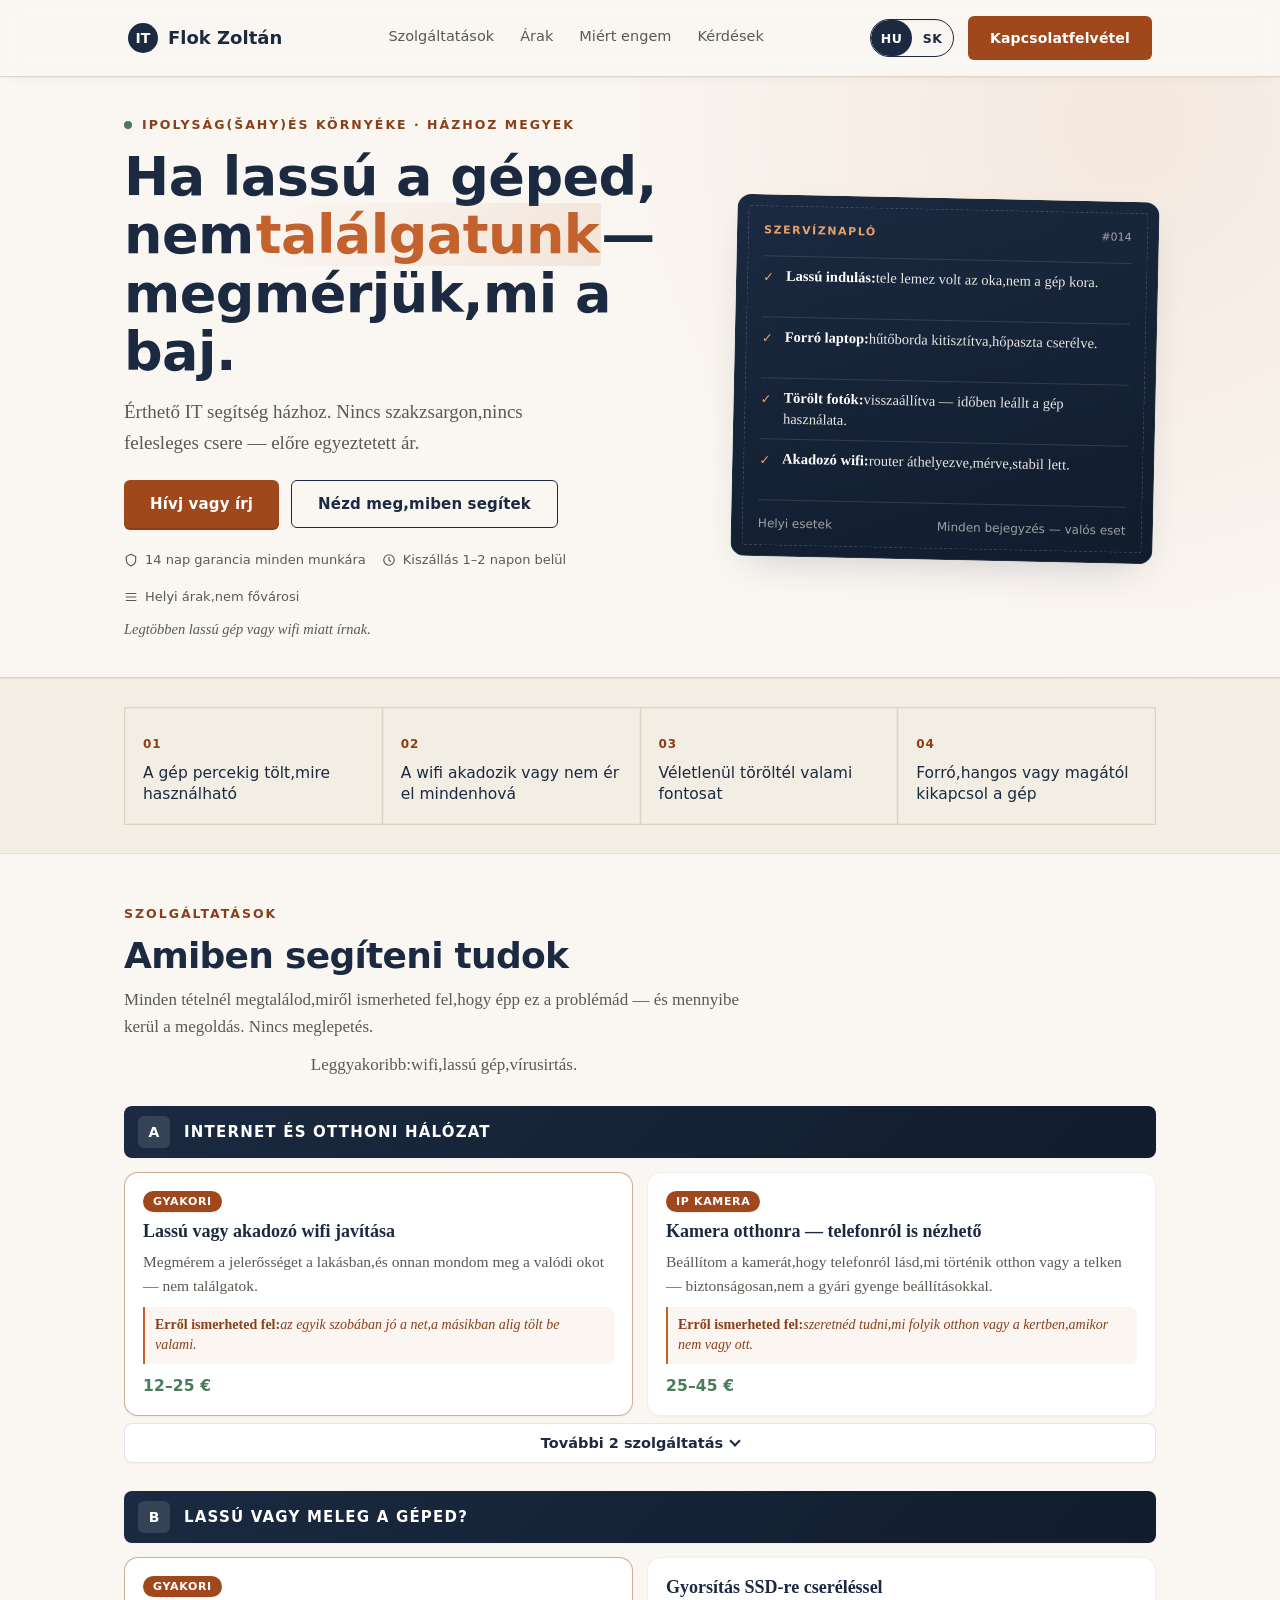
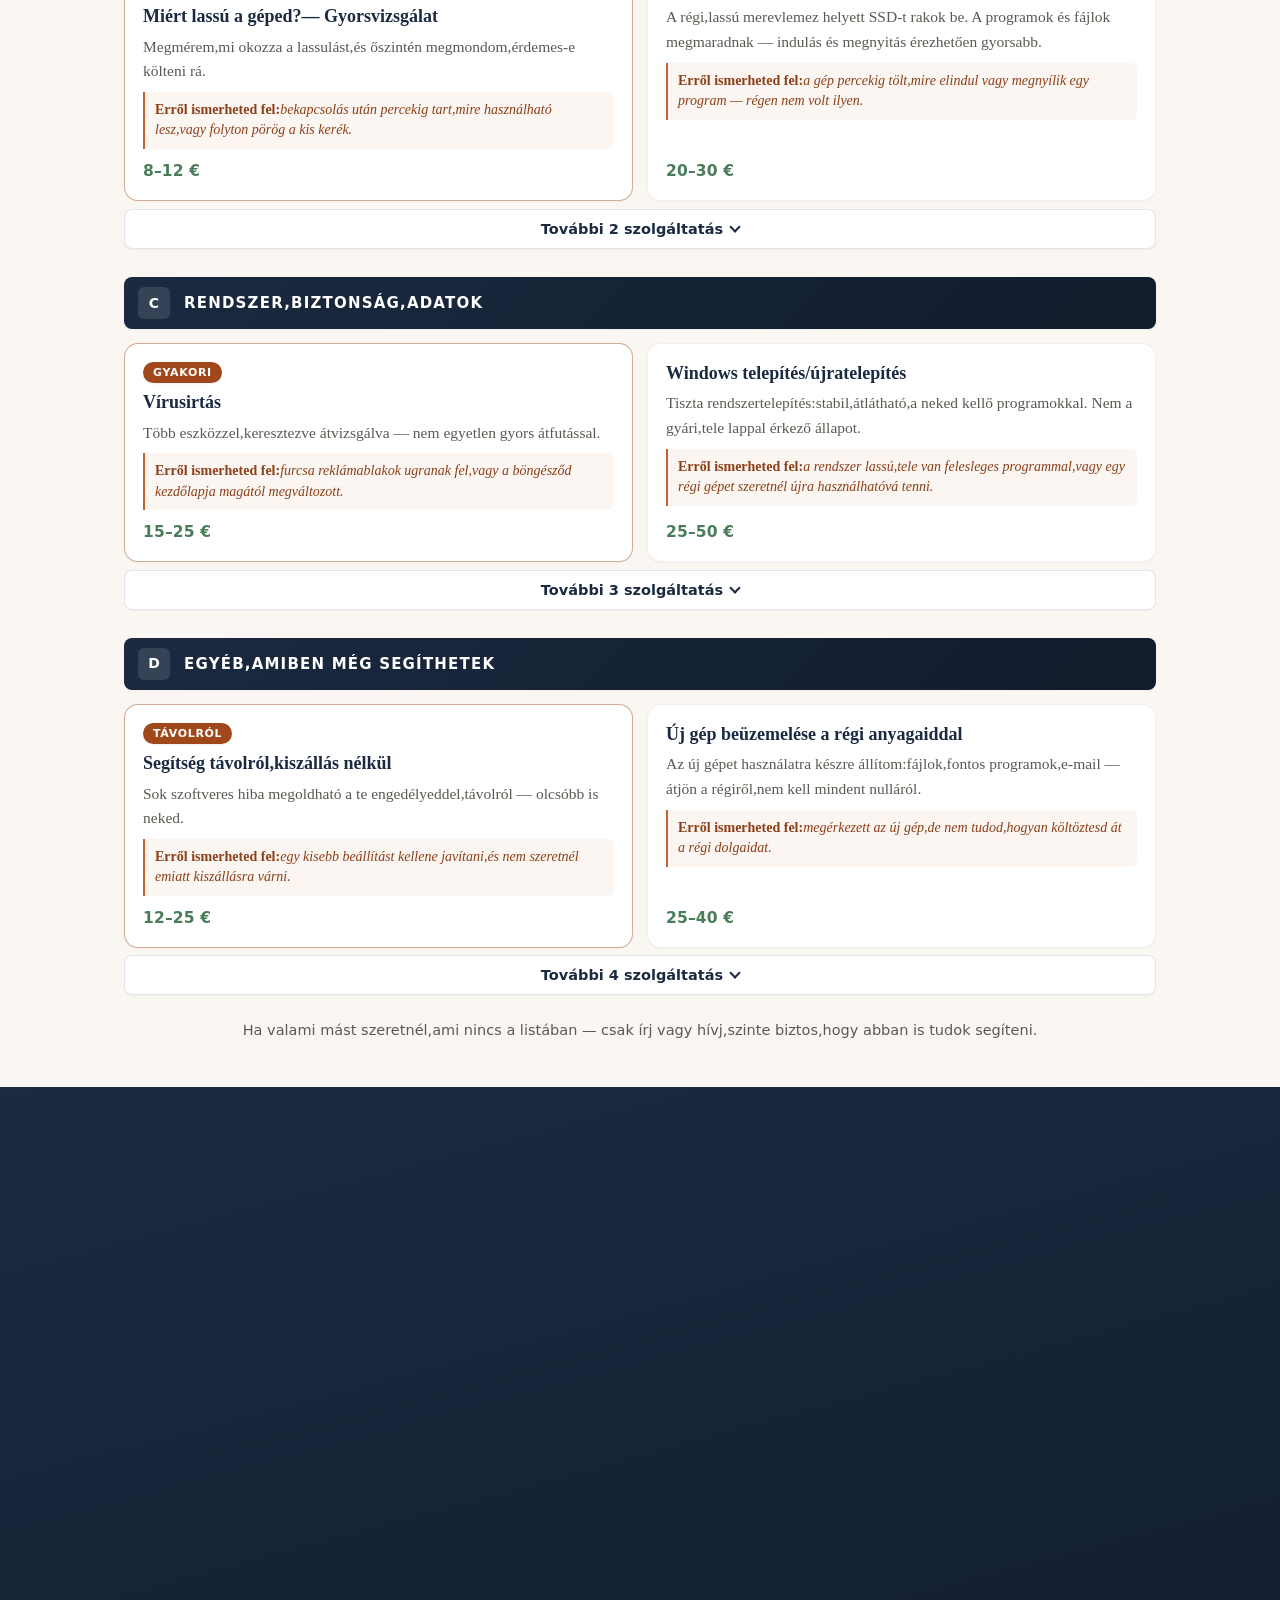
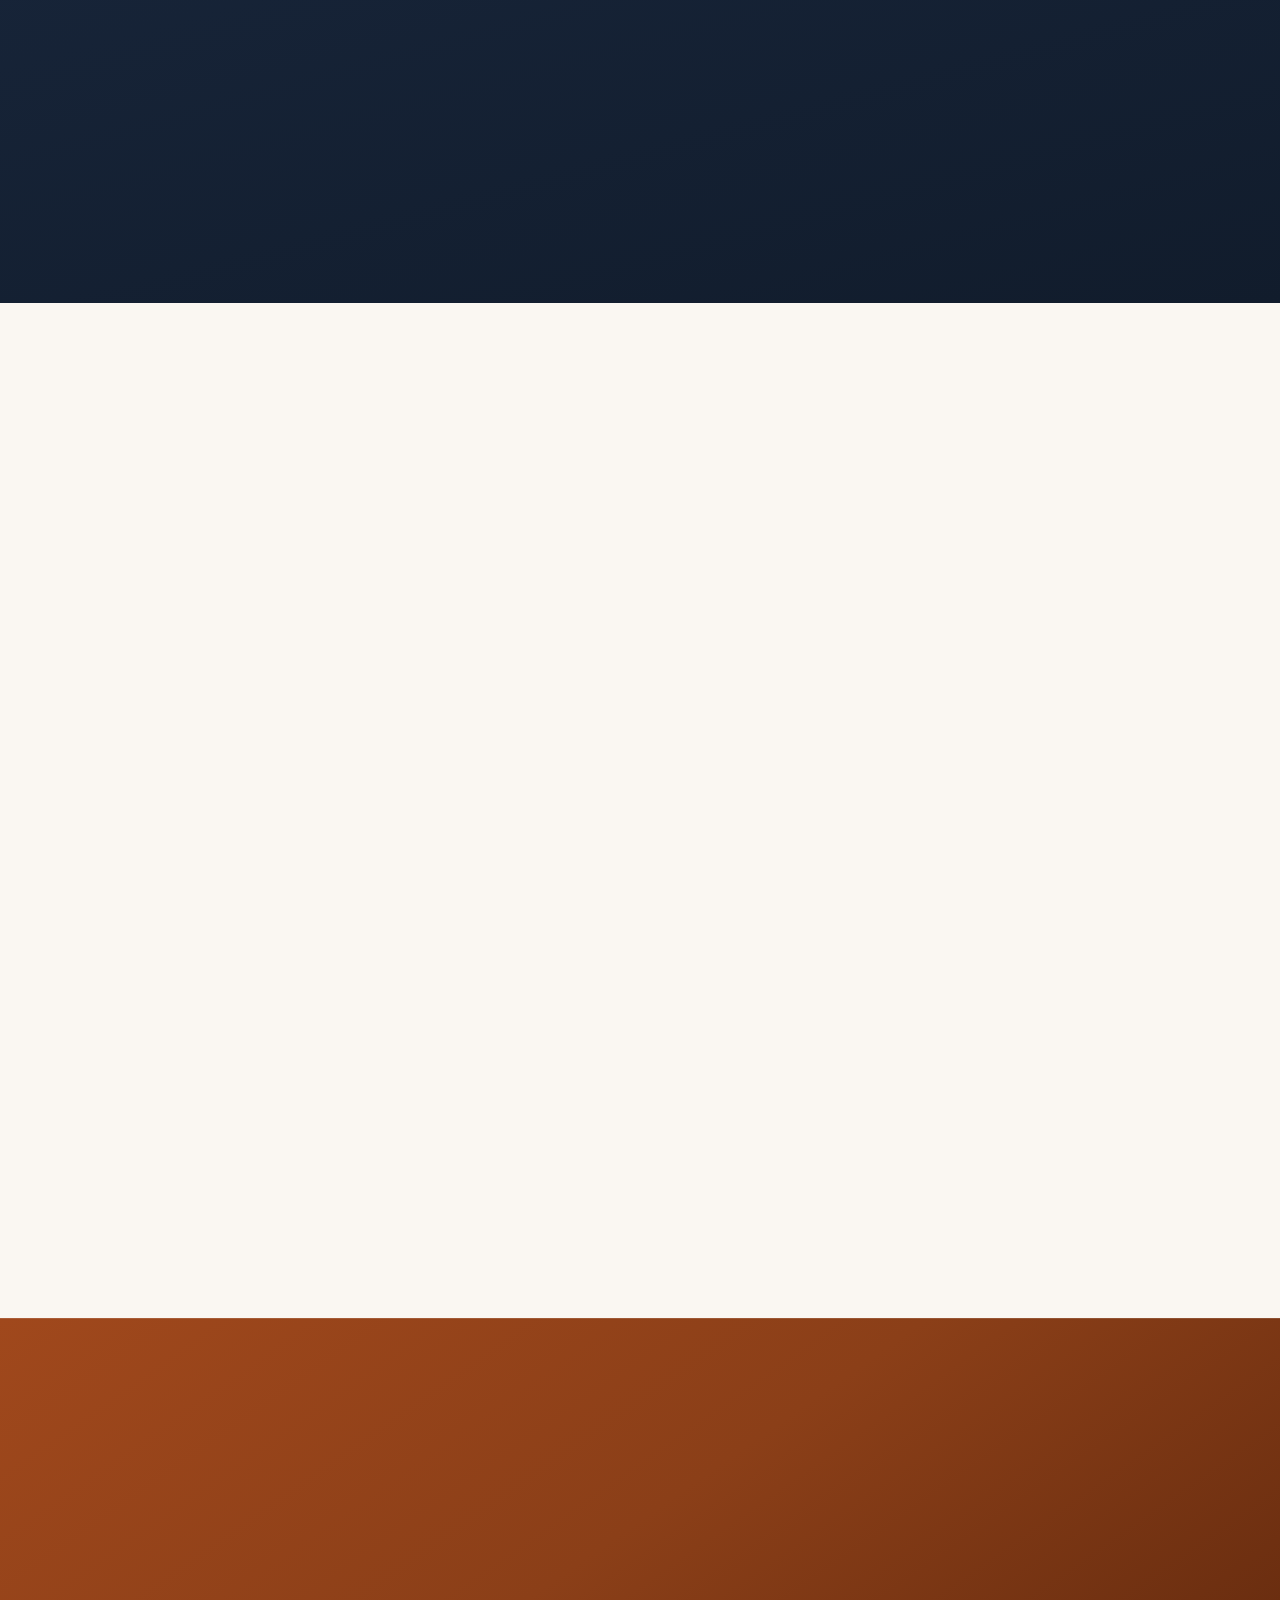
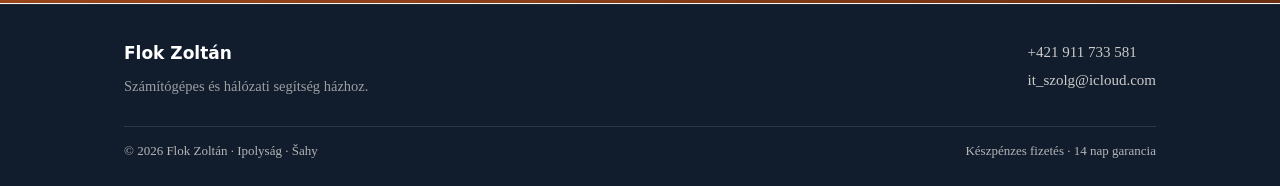
==== commit a53b9809: "Add files via upload 1.0 version" ====
--- a/index.html
+++ b/index.html
@@ -111,7 +111,7 @@
             <span class="txt" data-i18n-html="hero.log4"><b>Akadozó wifi:</b> router áthelyezve, mérve, stabil lett.</span>
           </div>
           <div class="logcard-foot">
-            <span data-i18n="hero.logFoot1">Ipolyság körzet</span>
+            <span data-i18n="hero.logFoot1">Helyi esetek</span>
             <span data-i18n="hero.logFoot2">Minden bejegyzés — valós eset</span>
           </div>
         </div>
@@ -144,154 +144,162 @@
         <div class="cat">
           <div class="cat-head"><span class="letter">A</span><h3 data-i18n="cat.a">Internet és otthoni hálózat</h3></div>
           <div class="svc-grid">
-            <div class="svc featured" data-reveal>
+<div class="svc featured" data-reveal>
               <span class="svc-badge" data-i18n="svc.badgeCommon">Gyakori</span>
               <h4 data-i18n="svc3.title">Lassú vagy akadozó wifi javítása</h4>
               <p class="desc" data-i18n="svc3.desc">Megmérem a jelerősséget a lakásban, és onnan mondom meg a valódi okot — nem találgatok.</p>
               <p class="symptom" data-i18n-html="svc3.symptom"><b>Erről ismerheted fel:</b> az egyik szobában jó a net, a másikban alig tölt be valami.</p>
               <div class="svc-price" data-i18n="svc3.price">12–25 €</div>
             </div>
-            <div class="svc" data-reveal>
+<div class="svc" data-reveal>
               <span class="svc-badge" data-i18n="svc4.badge">IP kamera</span>
               <h4 data-i18n="svc4.title">Kamera otthonra — telefonról is nézhető</h4>
               <p class="desc" data-i18n="svc4.desc">Beállítom a kamerát, hogy telefonról lásd, mi történik otthon vagy a telken — biztonságosan, nem a gyári gyenge beállításokkal.</p>
               <p class="symptom" data-i18n-html="svc4.symptom"><b>Erről ismerheted fel:</b> szeretnéd tudni, mi folyik otthon vagy a kertben, amikor nem vagy ott.</p>
-              <div class="svc-price" data-i18n="svc4.price">25–45 € munkadíj</div>
-            </div>
-            <div class="svc" data-reveal>
+              <div class="svc-price" data-i18n="svc4.price">25–45 €</div>
+            </div>
+<div class="svc-extra-wrap" hidden>
+<div class="svc svc-extra" data-reveal>
               <h4 data-i18n="svc1.title">Otthoni Netflix — filmek egy helyen</h4>
               <p class="desc" data-i18n="svc1.desc">Egy saját, könnyen kezelhető „házi Netflix”: a filmjeid egy helyen, TV-n, telefonon és laptopon is — havidíj nélkül.</p>
               <p class="symptom" data-i18n-html="svc1.symptom"><b>Erről ismerheted fel:</b> a filmek CD-n, pendrive-on és több gépen vannak szétszórva, és mindig keresgélsz.</p>
               <div class="svc-price" data-i18n="svc1.price">25–45 €</div>
             </div>
-            <div class="svc" data-reveal>
+<div class="svc svc-extra" data-reveal>
               <h4 data-i18n="svc2.title">Közös mappa a családnak — havidíj nélkül</h4>
               <p class="desc" data-i18n="svc2.desc">Otthoni közös tárhely: fényképek és dokumentumok egy helyen, mindenki a saját telefonjáról vagy gépéről eléri — nem kell felhő-előfizetés.</p>
               <p class="symptom" data-i18n-html="svc2.symptom"><b>Erről ismerheted fel:</b> a családi fotókat e-mailben vagy USB-n küldözgetitek, és mindig valaki nem találja.</p>
               <div class="svc-price" data-i18n="svc2.price">15–35 €</div>
             </div>
-          </div>
+</div>
+</div>
+<button type="button" class="svc-toggle" aria-expanded="false" data-count="2"><span class="svc-toggle-label-more"><span data-i18n="svc.toggleMorePrefix">További</span>&nbsp;2&nbsp;<span data-i18n="svc.toggleMoreSuffix">szolgáltatás</span></span><span class="svc-toggle-label-less" data-i18n="svc.toggleLess" hidden>Kevesebb mutatása</span><span class="svc-toggle-ico" aria-hidden="true"></span></button>
+
         </div>
 
         <!-- Cat B -->
         <div class="cat">
           <div class="cat-head"><span class="letter">B</span><h3 data-i18n="cat.b">Lassú vagy meleg a géped?</h3></div>
           <div class="svc-grid">
-            <div class="svc featured" data-reveal>
+<div class="svc featured" data-reveal>
               <span class="svc-badge" data-i18n="svc.badgeCommon">Gyakori</span>
               <h4 data-i18n="svc5.title">Miért lassú a géped? — Gyorsvizsgálat</h4>
               <p class="desc" data-i18n="svc5.desc">Megmérem, mi okozza a lassulást, és őszintén megmondom, érdemes-e költeni rá.</p>
               <p class="symptom" data-i18n-html="svc5.symptom"><b>Erről ismerheted fel:</b> bekapcsolás után percekig tart, mire használható lesz, vagy folyton pörög a kis kerék.</p>
               <div class="svc-price" data-i18n="svc5.price">8–12 €</div>
             </div>
-            <div class="svc" data-reveal>
+<div class="svc" data-reveal>
               <h4 data-i18n="svc6.title">Gyorsítás SSD-re cseréléssel</h4>
               <p class="desc" data-i18n="svc6.desc">A régi, lassú merevlemez helyett SSD-t rakok be. A programok és fájlok megmaradnak — indulás és megnyitás érezhetően gyorsabb.</p>
               <p class="symptom" data-i18n-html="svc6.symptom"><b>Erről ismerheted fel:</b> a gép percekig tölt, mire elindul vagy megnyílik egy program — régen nem volt ilyen.</p>
-              <div class="svc-price" data-i18n="svc6.price">20–30 € munkadíj</div>
-            </div>
-            <div class="svc" data-reveal>
+              <div class="svc-price" data-i18n="svc6.price">20–30 €</div>
+            </div>
+<div class="svc-extra-wrap" hidden>
+<div class="svc svc-extra" data-reveal>
               <h4 data-i18n="svc7.title">Portalanítás, ha forró vagy hangos a gép</h4>
               <p class="desc" data-i18n="svc7.desc">Kitisztítom a port a hűtésről, rendbe teszem a hűtést. Kevesebb zaj, alacsonyabb hőmérséklet — mérhetően.</p>
               <p class="symptom" data-i18n-html="svc7.symptom"><b>Erről ismerheted fel:</b> a gép hangosan zúg már böngészés közben is, vagy magától kikapcsol, mert túlmelegszik.</p>
               <div class="svc-price" data-i18n="svc7.price">15–25 €</div>
             </div>
-            <div class="svc" data-reveal>
+<div class="svc svc-extra" data-reveal>
               <h4 data-i18n="svc8.title">Billentyűzet és képernyő tisztítás</h4>
               <p class="desc" data-i18n="svc8.desc">Gyors, alapos, kényelmesebb és higiénikusabb mindennapi használatért.</p>
               <p class="symptom" data-i18n-html="svc8.symptom"><b>Erről ismerheted fel:</b> a billentyűzet ragad, morzsás, a képernyőn ujjnyomok látszanak.</p>
               <div class="svc-price" data-i18n="svc8.price">8–12 €</div>
             </div>
-          </div>
+</div>
+</div>
+<button type="button" class="svc-toggle" aria-expanded="false" data-count="2"><span class="svc-toggle-label-more"><span data-i18n="svc.toggleMorePrefix">További</span>&nbsp;2&nbsp;<span data-i18n="svc.toggleMoreSuffix">szolgáltatás</span></span><span class="svc-toggle-label-less" data-i18n="svc.toggleLess" hidden>Kevesebb mutatása</span><span class="svc-toggle-ico" aria-hidden="true"></span></button>
+
         </div>
 
         <!-- Cat C -->
         <div class="cat">
           <div class="cat-head"><span class="letter">C</span><h3 data-i18n="cat.c">Rendszer, biztonság, adatok</h3></div>
           <div class="svc-grid">
-            <div class="svc featured" data-reveal>
+<div class="svc featured" data-reveal>
               <span class="svc-badge" data-i18n="svc.badgeCommon">Gyakori</span>
               <h4 data-i18n="svc10.title">Vírusirtás</h4>
               <p class="desc" data-i18n="svc10.desc">Több eszközzel, keresztezve átvizsgálva — nem egyetlen gyors átfutással.</p>
               <p class="symptom" data-i18n-html="svc10.symptom"><b>Erről ismerheted fel:</b> furcsa reklámablakok ugranak fel, vagy a böngésződ kezdőlapja magától megváltozott.</p>
               <div class="svc-price" data-i18n="svc10.price">15–25 €</div>
             </div>
-            <div class="svc" data-reveal>
+<div class="svc" data-reveal>
               <h4 data-i18n="svc9.title">Windows telepítés / újratelepítés</h4>
               <p class="desc" data-i18n="svc9.desc">Tiszta rendszertelepítés: stabil, átlátható, a neked kellő programokkal. Nem a gyári, tele lappal érkező állapot.</p>
               <p class="symptom" data-i18n-html="svc9.symptom"><b>Erről ismerheted fel:</b> a rendszer lassú, tele van felesleges programmal, vagy egy régi gépet szeretnél újra használhatóvá tenni.</p>
               <div class="svc-price" data-i18n="svc9.price">25–50 €</div>
             </div>
-            <div class="svc" data-reveal>
+<div class="svc-extra-wrap" hidden>
+<div class="svc svc-extra" data-reveal>
               <h4 data-i18n="svc11.title">Jelszavak rendbe tétele</h4>
               <p class="desc" data-i18n="svc11.desc">Segítek, hogy ne ugyanazt a jelszót használd mindenhol, és a bank / e-mail fiók erősebb védelmet kapjon.</p>
               <p class="symptom" data-i18n-html="svc11.symptom"><b>Erről ismerheted fel:</b> ugyanaz a jelszó több helyen, vagy már nem emlékszel, mikor cserélted utoljára.</p>
               <div class="svc-price" data-i18n="svc11.price">10–15 €</div>
             </div>
-            <div class="svc" data-reveal>
+<div class="svc svc-extra" data-reveal>
               <h4 data-i18n="svc12.title">Törölt fájlok visszaszerzése</h4>
               <p class="desc" data-i18n="svc12.desc">Minél előbb hívsz, annál nagyobb az esély — ez a szabály a végleg elveszett fájl felett dönt.</p>
               <p class="symptom" data-i18n-html="svc12.symptom"><b>Erről ismerheted fel:</b> véletlenül töröltél egy mappát, vagy leformáztad a pendrive-ot mentés előtt.</p>
               <div class="svc-price" data-i18n="svc12.price">15–35 €</div>
             </div>
-            <div class="svc" data-reveal>
+<div class="svc svc-extra" data-reveal>
               <h4 data-i18n="svc13.title">Automatikus biztonsági mentés</h4>
               <p class="desc" data-i18n="svc13.desc">Egyszer beállítjuk, utána magától fut — próbával, hogy tényleg működik-e.</p>
               <p class="symptom" data-i18n-html="svc13.symptom"><b>Erről ismerheted fel:</b> ha most tönkremenne a géped, minden fontos fájlod odaveszne.</p>
               <div class="svc-price" data-i18n="svc13.price">12–25 €</div>
             </div>
-          </div>
+</div>
+</div>
+<button type="button" class="svc-toggle" aria-expanded="false" data-count="3"><span class="svc-toggle-label-more"><span data-i18n="svc.toggleMorePrefix">További</span>&nbsp;3&nbsp;<span data-i18n="svc.toggleMoreSuffix">szolgáltatás</span></span><span class="svc-toggle-label-less" data-i18n="svc.toggleLess" hidden>Kevesebb mutatása</span><span class="svc-toggle-ico" aria-hidden="true"></span></button>
+
         </div>
 
         <!-- Cat D -->
         <div class="cat">
           <div class="cat-head"><span class="letter">D</span><h3 data-i18n="cat.d">Egyéb, amiben még segíthetek</h3></div>
           <div class="svc-grid">
-            <div class="svc" data-reveal>
-              <h4 data-i18n="svc17.title">Új gép beüzemelése a régi anyagaiddal</h4>
-              <p class="desc" data-i18n="svc17.desc">Az új gépet használatra készre állítom: fájlok, fontos programok, e-mail — átjön a régiről, nem kell mindent nulláról.</p>
-              <p class="symptom" data-i18n-html="svc17.symptom"><b>Erről ismerheted fel:</b> megérkezett az új gép, de nem tudod, hogyan költöztesd át a régi dolgaidat.</p>
-              <div class="svc-price" data-i18n="svc17.price">25–40 €</div>
-            </div>
-            <div class="svc" data-reveal>
-              <h4 data-i18n="svc14.title">Nyomtató beüzemelése</h4>
-              <p class="desc" data-i18n="svc14.desc">Sokszor nem a nyomtató hibás, csak egy elavult illesztőprogram.</p>
-              <p class="symptom" data-i18n-html="svc14.symptom"><b>Erről ismerheted fel:</b> az új nyomtató nem csatlakozik, vagy a régi hirtelen nem hajlandó nyomtatni.</p>
-              <div class="svc-price" data-i18n="svc14.price">8–15 €</div>
-            </div>
-            <div class="svc" data-reveal>
-              <h4 data-i18n="svc15.title">E-mail beállítás és rendrakás</h4>
-              <p class="desc" data-i18n="svc15.desc">Fiókváltás, régi levelek átköltöztetése, spamszűrés.</p>
-              <p class="symptom" data-i18n-html="svc15.symptom"><b>Erről ismerheted fel:</b> annyi felesleges levél gyűlt össze, hogy nem találod a fontosakat.</p>
-              <div class="svc-price" data-i18n="svc15.price">10–20 €</div>
-            </div>
-            <div class="svc" data-reveal>
-              <h4 data-i18n="svc16.title">Régi fényképek digitalizálása</h4>
-              <p class="desc" data-i18n="svc16.desc">Papírképek, CD-k, kártyák biztonságos átmentése, mielőtt tönkremennének.</p>
-              <p class="symptom" data-i18n-html="svc16.symptom"><b>Erről ismerheted fel:</b> van otthon egy doboz régi fotó vagy egy fióknyi CD, amit évek óta nem néztél meg.</p>
-              <div class="svc-price" data-i18n="svc16.price">20–40 €</div>
-            </div>
-          </div>
-        </div>
-
-        <!-- Cat E -->
-        <div class="cat mb-0">
-          <div class="cat-head"><span class="letter">E</span><h3 data-i18n="cat.e">Távoli elérés és folyamatos támogatás</h3></div>
-          <div class="svc-grid">
-            <div class="svc featured" data-reveal>
+<div class="svc featured" data-reveal>
               <span class="svc-badge" data-i18n="svc.badgeRemote">Távolról</span>
               <h4 data-i18n="svc18.title">Segítség távolról, kiszállás nélkül</h4>
               <p class="desc" data-i18n="svc18.desc">Sok szoftveres hiba megoldható a te engedélyeddel, távolról — olcsóbb is neked.</p>
               <p class="symptom" data-i18n-html="svc18.symptom"><b>Erről ismerheted fel:</b> egy kisebb beállítást kellene javítani, és nem szeretnél emiatt kiszállásra várni.</p>
               <div class="svc-price" data-i18n="svc18.price">12–25 €</div>
             </div>
-            <div class="svc" data-reveal>
+<div class="svc" data-reveal>
+              <h4 data-i18n="svc17.title">Új gép beüzemelése a régi anyagaiddal</h4>
+              <p class="desc" data-i18n="svc17.desc">Az új gépet használatra készre állítom: fájlok, fontos programok, e-mail — átjön a régiről, nem kell mindent nulláról.</p>
+              <p class="symptom" data-i18n-html="svc17.symptom"><b>Erről ismerheted fel:</b> megérkezett az új gép, de nem tudod, hogyan költöztesd át a régi dolgaidat.</p>
+              <div class="svc-price" data-i18n="svc17.price">25–40 €</div>
+            </div>
+<div class="svc-extra-wrap" hidden>
+<div class="svc svc-extra" data-reveal>
+              <h4 data-i18n="svc14.title">Nyomtató beüzemelése</h4>
+              <p class="desc" data-i18n="svc14.desc">Sokszor nem a nyomtató hibás, csak egy elavult illesztőprogram.</p>
+              <p class="symptom" data-i18n-html="svc14.symptom"><b>Erről ismerheted fel:</b> az új nyomtató nem csatlakozik, vagy a régi hirtelen nem hajlandó nyomtatni.</p>
+              <div class="svc-price" data-i18n="svc14.price">8–15 €</div>
+            </div>
+<div class="svc svc-extra" data-reveal>
+              <h4 data-i18n="svc15.title">E-mail beállítás és rendrakás</h4>
+              <p class="desc" data-i18n="svc15.desc">Fiókváltás, régi levelek átköltöztetése, spamszűrés.</p>
+              <p class="symptom" data-i18n-html="svc15.symptom"><b>Erről ismerheted fel:</b> annyi felesleges levél gyűlt össze, hogy nem találod a fontosakat.</p>
+              <div class="svc-price" data-i18n="svc15.price">10–20 €</div>
+            </div>
+<div class="svc svc-extra" data-reveal>
+              <h4 data-i18n="svc16.title">Régi fényképek digitalizálása</h4>
+              <p class="desc" data-i18n="svc16.desc">Papírképek, CD-k, kártyák biztonságos átmentése, mielőtt tönkremennének.</p>
+              <p class="symptom" data-i18n-html="svc16.symptom"><b>Erről ismerheted fel:</b> van otthon egy doboz régi fotó vagy egy fióknyi CD, amit évek óta nem néztél meg.</p>
+              <div class="svc-price" data-i18n="svc16.price">20–40 €</div>
+            </div>
+<div class="svc svc-extra" data-reveal>
               <h4 data-i18n="svc19.title">Havi / negyedéves karbantartás</h4>
               <p class="desc" data-i18n="svc19.desc">Időszakos átnézés: frissítések, alap rend, rövid ellenőrzés — hogy ne akkor derüljön ki a baj, amikor már nem megy a gép.</p>
               <p class="symptom" data-i18n-html="svc19.symptom"><b>Erről ismerheted fel:</b> inkább megelőznéd a gondot, mint akkor hívni, amikor már áll a munka.</p>
               <div class="svc-price" data-i18n="svc19.price">10–15 €/hó</div>
             </div>
-          </div>
+</div>
+</div>
+<button type="button" class="svc-toggle" aria-expanded="false" data-count="4"><span class="svc-toggle-label-more"><span data-i18n="svc.toggleMorePrefix">További</span>&nbsp;4&nbsp;<span data-i18n="svc.toggleMoreSuffix">szolgáltatás</span></span><span class="svc-toggle-label-less" data-i18n="svc.toggleLess" hidden>Kevesebb mutatása</span><span class="svc-toggle-ico" aria-hidden="true"></span></button>
         </div>
 
         <p class="more-note" data-i18n="svc.more">Ha valami mást szeretnél, ami nincs a listában — csak írj vagy hívj, szinte biztos, hogy abban is tudok segíteni.</p>
@@ -305,7 +313,10 @@
           <span class="eyebrow" data-i18n="price.eyebrow">Árazás</span>
           <h2 data-i18n="price.heading">Átlátható árak, meglepetés nélkül</h2>
           <p data-i18n="price.sub">Tájékoztató árak — a végleges díjat mindig a munka előtt egyeztetjük. Nincs rejtett költség.</p>
-          <p class="price-why" data-i18n="price.why">Az óradíj csak akkor él, ha a hiba előre nem látszik (pl. „lassú a gép”, vegyes tünetek). A kiszámítható munkáknak (wifi, telepítés, nyomtató) fix ára van a szolgáltatáslistában.</p>
+          <aside class="price-why" role="note">
+            <span class="price-why-label" data-i18n="price.whyLabel">Tudnivaló</span>
+            <p data-i18n="price.why">Óradíj csak akkor, ha a hiba előre nem mérhető. A wifi, telepítés, nyomtató és hasonló munkák fix áron szerepelnek a listában.</p>
+          </aside>
         </div>
         <table class="price-table">
           <thead>
@@ -345,7 +356,7 @@
             </li>
             <li>
               <span class="ico"><svg width="16" height="16" viewBox="0 0 24 24" fill="none"><path d="M4 12l6 6L20 6" stroke="currentColor" stroke-width="2.4" stroke-linecap="round"/></svg></span>
-              <span class="txt" data-i18n-html="why.item4"><b>Helyi, vidéki árazás</b><span>Nem a fővárosi szervizek díjszabása — Ipolyságra és környékére szabva.</span></span>
+              <span class="txt" data-i18n-html="why.item4"><b>Helyi, vidéki árazás</b><span>Nem a fővárosi szervizek díjszabása — a környékre szabva.</span></span>
             </li>
           </ul>
         </div>
@@ -378,7 +389,7 @@
               <span data-i18n="faq.q1">Mennyi idő alatt érsz ki hozzám?</span>
               <span class="plus" aria-hidden="true"></span>
             </button>
-            <div id="faq-a1" class="faq-a" role="region" aria-labelledby="faq-q1"><div class="faq-a-inner"><p data-i18n="faq.a1">Ipolyságon és a közeli falvakban jellemzően 1–2 napon belül, sürgős esetben akár még aznap.</p></div></div>
+            <div id="faq-a1" class="faq-a" role="region" aria-labelledby="faq-q1"><div class="faq-a-inner"><p data-i18n="faq.a1">A környéken jellemzően 1–2 napon belül, sürgős esetben akár még aznap.</p></div></div>
           </div>
           <div class="faq-item">
             <button class="faq-q" aria-expanded="false" aria-controls="faq-a2" id="faq-q2">
@@ -429,7 +440,7 @@
       <div class="foot-grid">
         <div>
           <div class="foot-brand" data-contact="name">Flok Zoltán</div>
-          <div class="foot-desc" data-i18n="footer.desc">Számítógépes és hálózati segítség házhoz — Ipolyság (Šahy) és környéke.</div>
+          <div class="foot-desc" data-i18n="footer.desc">Számítógépes és hálózati segítség házhoz.</div>
         </div>
         <div class="foot-contact">
           <a href="tel:+421911733581" data-contact="phone-link"><span data-contact="phone-text">+421 911 733 581</span></a>
@@ -437,13 +448,19 @@
         </div>
       </div>
       <div class="foot-bottom">
-        <span><span data-i18n="footer.copy">© 2026</span> <span data-contact="name">Flok Zoltán</span> · <span data-i18n="footer.area">Ipolyság (Šahy) és környéke</span></span>
+        <span><span data-i18n="footer.copy">© 2026</span> <span data-contact="name">Flok Zoltán</span> · <span data-i18n="footer.area">Ipolyság · Šahy</span></span>
         <span data-i18n="footer.tags">Készpénzes fizetés · 14 nap garancia</span>
       </div>
     </div>
   </footer>
 
   <!-- Scripts: Model -> Controller -->
+  
+    <div class="mobile-contact" role="navigation" aria-label="Gyors kapcsolat">
+      <a class="mc-call" href="tel:+421911733581" data-contact="phone-link" data-i18n="mobile.call">Hívás</a>
+      <a class="mc-msg" href="https://m.me/zoltanflok" target="_blank" rel="noopener noreferrer" data-i18n="mobile.msg">Messenger</a>
+    </div>
+
   <script src="app.min.js" defer></script>
 </body>
 </html>
--- a/style.min.css
+++ b/style.min.css
@@ -1 +1 @@
-:root{--navy:#1B2A41;--navy-deep:#111c2c;--rust:#C4622D;--rust-dark:#8B3F18;--rust-btn:#A0481C;--rust-on-dark:#E8A06A;--cream:#FAF7F2;--paper:#F3EEE4;--ink:#2A2A28;--ink-soft:#5b5952;--green:#4A7C59;--line:#DAD3C4;--radius:2px}*,*::before,*::after{box-sizing:border-box;margin:0;padding:0}html{scroll-behavior:smooth}body{background:var(--cream);color:var(--ink);font-family:Georgia,Cambria,"Times New Roman",Times,serif;font-size:18px;line-height:1.6;-webkit-font-smoothing:antialiased}h1,h2,h3,.disp{font-family:system-ui,-apple-system,BlinkMacSystemFont,"Segoe UI",Roboto,Helvetica,Arial,sans-serif;color:var(--navy);letter-spacing:-0.01em}h1,h2,h3,nav,button,.btn{font-family:system-ui,-apple-system,BlinkMacSystemFont,"Segoe UI",Roboto,Helvetica,Arial,sans-serif}.nav-cta,.btn,.tag,.eyebrow,th{font-family:system-ui,-apple-system,BlinkMacSystemFont,"Segoe UI",Roboto,Helvetica,Arial,sans-serif;line-height:1.2}.btn,.nav-cta{min-height:44px;display:inline-flex;align-items:center;justify-content:center;box-sizing:border-box}a{color:inherit}img{max-width:100%;display:block}.wrap{max-width:1080px;margin:0 auto;padding:0 28px}.eyebrow{display:inline-block;font-family:system-ui,-apple-system,BlinkMacSystemFont,"Segoe UI",Roboto,sans-serif;font-size:12.5px;letter-spacing:0.16em;text-transform:uppercase;color:var(--rust-dark);font-weight:600}.skip-link{position:absolute;left:-999px;top:0;background:var(--navy);color:#fff;padding:10px 16px;z-index:200}.skip-link:focus{left:12px;top:12px}header{position:sticky;top:0;z-index:100;background:rgba(250,247,242,0.92);-webkit-backdrop-filter:blur(6px);backdrop-filter:blur(6px);border-bottom:1px solid var(--line)}.nav{display:flex;align-items:center;justify-content:space-between;padding:16px 28px;max-width:1080px;margin:0 auto}.brand{font-family:system-ui,-apple-system,BlinkMacSystemFont,"Segoe UI",Roboto,sans-serif;font-weight:700;font-size:18px;color:var(--navy);text-decoration:none;display:flex;align-items:center;gap:10px}.brand-mark{width:30px;height:30px;border-radius:50%;background:var(--navy);color:var(--cream);display:flex;align-items:center;justify-content:center;font-size:14px;font-weight:700;flex:none}.nav-links{display:flex;gap:26px;font-family:system-ui,-apple-system,BlinkMacSystemFont,"Segoe UI",Roboto,sans-serif;font-size:14.5px;font-weight:500}.nav-links a{text-decoration:none;color:var(--ink-soft);border-bottom:1px solid transparent;padding-bottom:2px;transition:border-color .15s}.nav-links a:hover{color:var(--navy);border-color:var(--rust)}.nav-actions{display:flex;align-items:center;gap:14px}.nav-cta{font-family:system-ui,-apple-system,BlinkMacSystemFont,"Segoe UI",Roboto,sans-serif;font-weight:600;font-size:14px;background:var(--rust-btn);color:#fff;padding:9px 18px;border-radius:var(--radius);text-decoration:none;white-space:nowrap;transition:background .15s;gap:8px}.nav-cta:hover{background:var(--rust-dark)}.nav-cta svg{flex:none}.nav-phone{display:none;width:44px;height:44px;align-items:center;justify-content:center;background:var(--rust-btn);color:#fff;border-radius:var(--radius);text-decoration:none;transition:background .15s;flex:none}.nav-phone:hover{background:var(--rust-dark)}.nav-phone svg{display:block}.lang-switch{display:flex;border:1.5px solid var(--navy);border-radius:20px;overflow:hidden;flex:none}.lang-btn{font-family:system-ui,-apple-system,BlinkMacSystemFont,"Segoe UI",Roboto,sans-serif;font-weight:600;font-size:12.5px;letter-spacing:.03em;background:transparent;color:var(--navy);border:none;padding:6px 13px;cursor:pointer;transition:background .15s}.lang-btn[aria-pressed="true"]{background:var(--navy);color:#fff}.lang-btn:not([aria-pressed="true"]):hover{background:rgba(27,42,65,0.08)}.hero{position:relative;padding:78px 0 64px;background:radial-gradient(circle at 88% 8%,rgba(196,98,45,0.10),transparent 45%),var(--cream);border-bottom:1px solid var(--line);overflow:hidden}.hero-grid{display:grid;grid-template-columns:1.15fr 0.85fr;gap:56px;align-items:center}.hero-kicker{display:flex;align-items:center;gap:10px;margin-bottom:22px}.hero-kicker .dot{width:8px;height:8px;border-radius:50%;background:var(--green);flex:none}.hero h1{font-size:clamp(34px,4.6vw,54px);line-height:1.08;font-weight:700;margin-bottom:22px}.hero h1 em{font-style:normal;color:var(--rust);position:relative}.hero-sub{font-size:19px;color:var(--ink-soft);max-width:46ch;margin-bottom:30px}.hero-ctas{display:flex;gap:14px;flex-wrap:wrap;margin-bottom:34px}.btn{font-family:system-ui,-apple-system,BlinkMacSystemFont,"Segoe UI",Roboto,sans-serif;font-weight:600;font-size:15px;padding:14px 26px;border-radius:var(--radius);text-decoration:none;gap:8px;transition:transform .15s,background .15s}.btn-primary{background:var(--rust-btn);color:#fff;box-shadow:0 3px 0 var(--rust-dark)}.btn-primary:hover{transform:translateY(-1px)}.btn-primary:active{transform:translateY(1px);box-shadow:0 1px 0 var(--rust-dark)}.btn-ghost{background:transparent;color:var(--navy);border:1.5px solid var(--navy)}.btn-ghost:hover{background:var(--navy);color:var(--cream)}.hero-trust{display:flex;gap:22px;flex-wrap:wrap;font-family:system-ui,-apple-system,BlinkMacSystemFont,"Segoe UI",Roboto,sans-serif;font-size:13px;color:var(--ink-soft)}.hero-trust span{display:flex;align-items:center;gap:7px}.hero-trust svg{flex:none}.logcard{background:var(--navy);color:var(--cream);border-radius:4px;padding:26px 26px 22px;position:relative;box-shadow:0 18px 40px -14px rgba(17,28,44,0.45);transform:rotate(1.2deg)}.logcard::before{content:"";position:absolute;inset:10px;border:1px dashed rgba(250,247,242,0.18);border-radius:2px;pointer-events:none}.logcard-head{display:flex;justify-content:space-between;align-items:baseline;margin-bottom:16px;font-family:system-ui,-apple-system,BlinkMacSystemFont,"Segoe UI",Roboto,sans-serif}.logcard-head .tag{font-size:11px;letter-spacing:0.14em;text-transform:uppercase;color:var(--rust-on-dark);font-weight:700;display:inline-block}.logcard-head .id{font-size:11px;color:rgba(250,247,242,0.5)}.logrow{display:flex;gap:12px;padding:9px 0;border-top:1px solid rgba(250,247,242,0.12);font-size:14.5px}.logrow:first-of-type{border-top:none}.logrow .sym{color:var(--rust);flex:none;font-family:system-ui,-apple-system,BlinkMacSystemFont,"Segoe UI",Roboto,sans-serif;font-weight:700;font-size:13px;padding-top:2px}.logrow .txt{color:rgba(250,247,242,0.88)}.logrow .txt b{color:#fff;font-weight:600}.logcard-foot{margin-top:16px;padding-top:14px;border-top:1px solid rgba(250,247,242,0.12);font-family:system-ui,-apple-system,BlinkMacSystemFont,"Segoe UI",Roboto,sans-serif;font-size:12px;color:rgba(250,247,242,0.55);display:flex;justify-content:space-between}section{padding:76px 0}section:not(.hero):not(.problems){content-visibility:auto;contain-intrinsic-size:1px 800px}.section-head{max-width:640px;margin-bottom:44px}.section-head h2{font-size:clamp(26px,3vw,36px);font-weight:700;margin-top:10px;line-height:1.15}.section-head p{color:var(--ink-soft);font-size:17px;margin-top:12px}.problems{background:var(--paper);border-top:1px solid var(--line);border-bottom:1px solid var(--line);padding:0}.p-0{padding:0}.problem-grid{display:grid;grid-template-columns:repeat(4,1fr);gap:1px;background:var(--line);border:1px solid var(--line)}.problem{background:var(--paper);padding:26px 22px}.problem .num{font-family:system-ui,-apple-system,BlinkMacSystemFont,"Segoe UI",Roboto,sans-serif;font-size:12px;color:var(--rust-dark);font-weight:700;letter-spacing:.08em}.problem p{font-family:system-ui,-apple-system,BlinkMacSystemFont,"Segoe UI",Roboto,sans-serif;font-size:15.5px;font-weight:500;color:var(--navy);margin-top:8px;line-height:1.35}.cat{margin-bottom:60px}.mb-0{margin-bottom:0}.cat-head{display:flex;align-items:center;gap:14px;background:var(--navy);color:var(--cream);padding:12px 20px;border-radius:3px;margin-bottom:26px}.cat-head .letter{font-family:system-ui,-apple-system,BlinkMacSystemFont,"Segoe UI",Roboto,sans-serif;font-weight:700;font-size:14px;background:var(--rust);color:#fff;width:26px;height:26px;border-radius:50%;display:flex;align-items:center;justify-content:center;flex:none}.cat-head h3{color:#fff;font-size:15px;letter-spacing:0.08em;text-transform:uppercase;font-weight:600}.svc-grid{display:grid;grid-template-columns:repeat(2,1fr);gap:20px}.svc{contain:layout style;background:#fff;border:1px solid var(--line);border-radius:3px;padding:22px 24px 20px;position:relative;transition:transform .2s ease,border-color .2s ease}@media (hover:hover) and (pointer:fine){.svc:hover{transform:translateY(-2px)}}.svc h4{font-size:18px;font-weight:600;color:var(--navy);margin-bottom:8px;line-height:1.3}.svc .desc{font-size:15.5px;color:var(--ink-soft);margin-bottom:12px}.svc .symptom{font-size:14px;font-style:italic;color:var(--rust-dark);background:rgba(196,98,45,0.07);border-left:2px solid var(--rust);padding:8px 12px;margin-bottom:12px;line-height:1.45}.svc .symptom b{font-style:normal;font-weight:600}.svc-price{font-family:system-ui,-apple-system,BlinkMacSystemFont,"Segoe UI",Roboto,sans-serif;font-weight:700;font-size:15px;color:var(--green);display:flex;align-items:center;gap:6px}.svc.featured{border-color:var(--rust);box-shadow:0 4px 18px -8px rgba(196,98,45,0.35)}.svc-badge{position:absolute;top:-10px;right:16px;background:var(--rust-btn);color:#fff;font-family:system-ui,-apple-system,BlinkMacSystemFont,"Segoe UI",Roboto,sans-serif;font-size:11px;font-weight:700;letter-spacing:.06em;padding:4px 10px;border-radius:20px;text-transform:uppercase;line-height:1.2}.more-note{text-align:center;font-family:system-ui,-apple-system,BlinkMacSystemFont,"Segoe UI",Roboto,sans-serif;font-size:14.5px;color:var(--ink-soft);padding-top:8px}.pricing{background:var(--navy);color:var(--cream)}.pricing .section-head h2,.pricing .eyebrow{color:var(--cream)}.pricing .eyebrow{color:var(--rust-on-dark)}.pricing .section-head p{color:rgba(250,247,242,0.72)}.price-table{width:100%;border-collapse:collapse;font-family:system-ui,-apple-system,BlinkMacSystemFont,"Segoe UI",Roboto,sans-serif;font-size:15.5px}.price-table th{text-align:left;padding:12px 16px;background:rgba(250,247,242,0.06);font-weight:600;font-size:12px;text-transform:uppercase;letter-spacing:.08em;color:var(--rust-on-dark);border-bottom:1px solid rgba(250,247,242,0.15)}.price-table td{padding:15px 16px;border-bottom:1px solid rgba(250,247,242,0.1)}.price-table tr:last-child td{border-bottom:none}.price-table td:last-child{text-align:right;font-weight:600;white-space:nowrap}.price-why{max-width:62ch;margin:0 auto 28px;font-size:15.5px;color:rgba(250,247,242,0.88);line-height:1.5;text-align:center}.price-note{margin-top:18px;font-size:13.5px;color:rgba(250,247,242,0.55);max-width:60ch}.why-grid{display:grid;grid-template-columns:1fr 1fr;gap:48px;align-items:start}.why-title{margin-top:10px;margin-bottom:26px;font-size:clamp(24px,2.8vw,32px)}.why-list{list-style:none}.why-list li{display:flex;gap:14px;padding:16px 0;border-top:1px solid var(--line)}.why-list li:first-child{border-top:none}.why-list .ico{width:34px;height:34px;border-radius:50%;background:rgba(74,124,89,0.12);color:var(--green);display:flex;align-items:center;justify-content:center;flex:none}.why-list .txt b{display:block;font-family:system-ui,-apple-system,BlinkMacSystemFont,"Segoe UI",Roboto,sans-serif;color:var(--navy);font-size:15.5px;margin-bottom:2px}.why-list .txt span{color:var(--ink-soft);font-size:15px}.guarantee-card{background:var(--paper);border:1px solid var(--line);border-radius:4px;padding:30px 28px}.guarantee-card .badge{width:52px;height:52px;border-radius:50%;background:var(--rust);color:#fff;display:flex;align-items:center;justify-content:center;margin-bottom:16px}.guarantee-card h3{font-size:20px;margin-bottom:10px}.guarantee-card p{color:var(--ink-soft);font-size:15.5px;margin-bottom:18px}.guarantee-stats{display:flex;gap:26px;padding-top:16px;border-top:1px solid var(--line)}.guarantee-stats div{font-family:system-ui,-apple-system,BlinkMacSystemFont,"Segoe UI",Roboto,sans-serif}.guarantee-stats b{display:block;font-size:24px;color:var(--navy)}.guarantee-stats span{font-size:12.5px;color:var(--ink-soft)}.faq{max-width:760px}.faq-item{border-bottom:1px solid var(--line)}.faq-item:first-child{border-top:1px solid var(--line)}.faq-q{width:100%;text-align:left;background:none;border:none;cursor:pointer;padding:20px 4px;display:flex;justify-content:space-between;align-items:center;gap:20px;font-family:system-ui,-apple-system,BlinkMacSystemFont,"Segoe UI",Roboto,sans-serif;font-size:16.5px;font-weight:600;color:var(--navy)}.faq-q .plus{flex:none;width:22px;height:22px;position:relative}.faq-q .plus::before,.faq-q .plus::after{content:"";position:absolute;background:var(--rust);top:50%;left:50%;transform:translate(-50%,-50%)}.faq-q .plus::before{width:14px;height:2px}.faq-q .plus::after{width:2px;height:14px;transition:transform .2s ease}.faq-item.open .faq-q .plus::after{transform:translate(-50%,-50%) rotate(90deg)}.faq-item.open .faq-a{grid-template-rows:1fr}.faq-a{display:grid;grid-template-rows:0fr;transition:grid-template-rows 0.25s ease-out}.faq-a-inner{overflow:hidden;min-height:0}.faq-a-inner p{margin:0;padding:0 4px 18px;color:var(--ink-soft);font-size:15.5px;line-height:1.55}.faq-item:not(.open) .faq-a-inner p{padding-bottom:0}.cta-band{background:linear-gradient(135deg,var(--rust) 0%,var(--rust-dark) 100%);color:#fff;text-align:center;padding:64px 0}.cta-band h2{color:#fff;font-size:clamp(26px,3.4vw,38px);margin-bottom:14px}.cta-band p{color:rgba(255,255,255,0.9);font-size:17px;margin-bottom:28px;max-width:52ch;margin-left:auto;margin-right:auto}.cta-band .btn-primary{background:#fff;color:var(--rust-dark);box-shadow:0 3px 0 rgba(0,0,0,0.15)}.cta-band .btn-primary:hover{background:var(--cream)}footer{background:var(--navy-deep);color:rgba(250,247,242,0.7);padding:44px 0 28px}.foot-grid{display:flex;justify-content:space-between;align-items:flex-start;gap:24px;flex-wrap:wrap;margin-bottom:28px}.foot-brand{font-family:system-ui,-apple-system,BlinkMacSystemFont,"Segoe UI",Roboto,sans-serif;color:#fff;font-weight:700;font-size:17px;margin-bottom:8px}.foot-desc{font-size:14.5px;color:rgba(250,247,242,0.6);max-width:34ch}.foot-contact a{color:rgba(250,247,242,0.8);text-decoration:none;display:block;margin-bottom:4px;font-size:15px}.foot-contact a:hover{color:#fff}.foot-bottom{border-top:1px solid rgba(250,247,242,0.12);padding-top:18px;font-size:13px;display:flex;justify-content:space-between;flex-wrap:wrap;gap:10px}[data-reveal]{opacity:0;transform:translateY(8px);transition:opacity 0.25s ease-out,transform 0.25s ease-out;content-visibility:auto}[data-reveal].in{opacity:1;transform:translateY(0)}a:focus-visible,button:focus-visible{outline:2.5px solid var(--rust);outline-offset:2px}@media (prefers-reduced-motion:reduce){[data-reveal]{opacity:1;transform:none;transition:none}html{scroll-behavior:auto}.faq-a{transition:none}.faq-q .plus::after{transition:none}.svc{transition:none}.svc:hover{transform:none}}.testimonials{background:var(--paper);border-top:1px solid var(--line);border-bottom:1px solid var(--line)}.t-grid{display:grid;grid-template-columns:repeat(3,1fr);gap:20px}.t-card{background:#fff;border:1px solid var(--line);border-radius:3px;padding:22px 22px 18px}.t-card .stars{color:var(--rust-btn);font-size:13px;letter-spacing:0.08em;margin-bottom:10px}.t-card blockquote{font-size:15.5px;color:var(--ink);line-height:1.5;margin-bottom:14px;font-style:italic}.t-card .who{font-family:system-ui,-apple-system,BlinkMacSystemFont,"Segoe UI",Roboto,sans-serif;font-size:13px;font-weight:600;color:var(--navy)}.t-card .who span{display:block;font-weight:500;color:var(--ink-soft);font-size:12.5px;margin-top:2px}.cta-actions{display:flex;gap:12px;justify-content:center;flex-wrap:wrap}.btn-ms{background:#0866FF;color:#fff;box-shadow:0 3px 0 #0451cc}.btn-ms:hover{background:#0451cc;transform:translateY(-1px)}.btn-ms:active{transform:translateY(1px);box-shadow:0 1px 0 #0451cc}.cta-band .btn-primary{background:#fff;color:var(--rust-dark);box-shadow:0 3px 0 rgba(0,0,0,0.15)}.cta-band .btn-primary:hover{background:var(--cream)}.how-grid{display:grid;grid-template-columns:repeat(3,1fr);gap:24px;margin-top:8px}.how-step{background:#fff;border:1px solid var(--line);border-radius:3px;padding:22px 20px;text-align:center}.how-step .n{font-family:system-ui,-apple-system,BlinkMacSystemFont,"Segoe UI",Roboto,sans-serif;width:36px;height:36px;border-radius:50%;background:var(--navy);color:#fff;display:inline-flex;align-items:center;justify-content:center;font-weight:700;font-size:15px;margin-bottom:12px}.how-step h4{font-size:16px;margin-bottom:6px}.how-step p{font-size:14.5px;color:var(--ink-soft);line-height:1.45}@media (max-width:920px){.hero-grid{grid-template-columns:1fr}.logcard{transform:none;max-width:440px}.problem-grid{grid-template-columns:repeat(2,1fr)}.svc-grid{grid-template-columns:1fr}.why-grid{grid-template-columns:1fr;gap:36px}.t-grid{grid-template-columns:1fr}.how-grid{grid-template-columns:1fr;gap:16px}}@media (max-width:640px){.nav-links{display:none}.nav-cta{display:none}.nav-phone{display:inline-flex}body{font-size:16.5px}section{padding:56px 0}.problem-grid{grid-template-columns:1fr 1fr}.hero{padding:52px 0 44px}.foot-grid{flex-direction:column}.cta-actions{flex-direction:column;align-items:stretch}.cta-actions .btn{width:100%}}.hero-common{margin:12px 0 0;font-size:14px;color:rgba(250,247,242,.75);font-style:italic}.svc-grid{display:grid;grid-template-columns:repeat(2,1fr);gap:16px;align-items:stretch}.svc{display:flex;flex-direction:column;height:100%;position:relative;padding:22px 22px 18px;background:var(--cream,#FAF7F2);border:1px solid rgba(27,42,65,0.08);border-radius:14px;transition:transform 0.2s ease,box-shadow 0.2s ease;content-visibility:auto;contain-intrinsic-size:auto 220px}.svc h4{margin-bottom:8px}.svc .desc{flex:0 0 auto;margin-bottom:10px}.svc .symptom{flex:1 1 auto;margin-bottom:14px;font-size:14px;line-height:1.45;color:var(--ink-soft,#5a5a56)}.svc-price{margin-top:auto;padding-top:12px;border-top:1px solid rgba(27,42,65,0.08);font-weight:700;font-size:17px;color:var(--navy,#1B2A41);letter-spacing:0.01em}.svc.featured{border-color:var(--rust,#A0481C);box-shadow:0 4px 20px -8px rgba(160,72,28,0.28)}.svc-badge{position:absolute;top:12px;right:12px;font-size:11px;font-weight:600;text-transform:uppercase;letter-spacing:0.04em;padding:4px 8px;border-radius:6px;background:var(--rust,#A0481C);color:#fff}.svc.featured h4{padding-right:72px}@media (max-width:720px){.svc-grid{grid-template-columns:1fr;gap:12px}}.svc-hint{text-align:center;font-size:14.5px;color:var(--ink-soft,#5a5a56);margin:-8px auto 28px;max-width:40ch}+:root{--navy:#1B2A41;--navy-deep:#111c2c;--rust:#C4622D;--rust-dark:#8B3F18;--rust-btn:#A0481C;--rust-on-dark:#E8A06A;--cream:#FAF7F2;--paper:#F3EEE4;--ink:#2A2A28;--ink-soft:#5b5952;--green:#4A7C59;--line:#DAD3C4;--radius:8px;--radius-sm:6px;--radius-lg:14px;--radius-pill:999px;--shadow-sm:0 1px 2px rgba(27,42,65,0.04);--shadow-md:0 8px 24px -12px rgba(27,42,65,0.14);--shadow-lg:0 16px 40px -16px rgba(27,42,65,0.22)}*,*::before,*::after{box-sizing:border-box;margin:0;padding:0}html{scroll-behavior:smooth}body{background:var(--cream);color:var(--ink);font-family:Georgia,Cambria,"Times New Roman",Times,serif;font-size:18px;line-height:1.6;-webkit-font-smoothing:antialiased}h1,h2,h3,.disp{font-family:system-ui,-apple-system,BlinkMacSystemFont,"Segoe UI",Roboto,Helvetica,Arial,sans-serif;color:var(--navy);letter-spacing:-0.01em}h1,h2,h3,nav,button,.btn{font-family:system-ui,-apple-system,BlinkMacSystemFont,"Segoe UI",Roboto,Helvetica,Arial,sans-serif}.nav-cta,.btn,.tag,.eyebrow,th{font-family:system-ui,-apple-system,BlinkMacSystemFont,"Segoe UI",Roboto,Helvetica,Arial,sans-serif;line-height:1.2}.btn,.nav-cta{min-height:44px;display:inline-flex;align-items:center;justify-content:center;box-sizing:border-box}a{color:inherit}img{max-width:100%;display:block}.wrap{max-width:1080px;margin:0 auto;padding:0 28px}.eyebrow{display:inline-block;font-family:system-ui,-apple-system,BlinkMacSystemFont,"Segoe UI",Roboto,sans-serif;font-size:12.5px;letter-spacing:0.16em;text-transform:uppercase;color:var(--rust-dark);font-weight:600}.skip-link{position:absolute;left:-999px;top:0;background:var(--navy);color:#fff;padding:10px 16px;z-index:200}.skip-link:focus{left:12px;top:12px}header{position:sticky;top:0;z-index:100;background:rgba(250,247,242,0.92);-webkit-backdrop-filter:blur(6px);backdrop-filter:blur(6px);border-bottom:1px solid var(--line)}.nav{display:grid;grid-template-columns:minmax(140px,auto) 1fr minmax(220px,auto);align-items:center;column-gap:16px;padding:16px 28px;max-width:1080px;margin:0 auto}.brand{font-family:system-ui,-apple-system,BlinkMacSystemFont,"Segoe UI",Roboto,sans-serif;font-weight:700;font-size:18px;color:var(--navy);text-decoration:none;display:flex;align-items:center;gap:10px}.brand-mark{width:30px;height:30px;border-radius:50%;background:var(--navy);color:var(--cream);display:flex;align-items:center;justify-content:center;font-size:14px;font-weight:700;flex:none}.nav-links{display:flex;gap:26px;font-family:system-ui,-apple-system,BlinkMacSystemFont,"Segoe UI",Roboto,sans-serif;font-size:14.5px;font-weight:500}.nav-links a{text-decoration:none;color:var(--ink-soft);border-bottom:1px solid transparent;padding-bottom:2px;transition:border-color .15s}.nav-links a:hover{color:var(--navy);border-color:var(--rust)}.nav-actions{display:flex;align-items:center;gap:14px}.nav-cta{font-family:system-ui,-apple-system,BlinkMacSystemFont,"Segoe UI",Roboto,sans-serif;font-weight:600;font-size:14px;background:var(--rust-btn);color:#fff;padding:9px 18px;border-radius:var(--radius);text-decoration:none;white-space:nowrap;transition:background .15s;gap:8px}.nav-cta:hover{background:var(--rust-dark)}.nav-cta svg{flex:none}.nav-phone{display:none;width:44px;height:44px;align-items:center;justify-content:center;background:var(--rust-btn);color:#fff;border-radius:var(--radius);text-decoration:none;transition:background .15s;flex:none}.nav-phone:hover{background:var(--rust-dark)}.nav-phone svg{display:block}.lang-switch{display:grid;grid-template-columns:1fr 1fr;width:84px;min-width:84px;max-width:84px;border:1.5px solid var(--navy);border-radius:999px;overflow:hidden;flex:none;flex-shrink:0;box-sizing:border-box}.lang-btn{font-family:system-ui,-apple-system,BlinkMacSystemFont,"Segoe UI",Roboto,sans-serif;font-weight:600;font-size:12.5px;letter-spacing:.04em;background:transparent;color:var(--navy);border:none;margin:0;padding:0;min-height:36px;width:100%;cursor:pointer;transition:background .15s,color .15s;touch-action:manipulation;-webkit-tap-highlight-color:transparent;position:relative;z-index:1}.lang-btn[aria-pressed="true"]{background:var(--navy);color:#fff}.lang-btn:not([aria-pressed="true"]):hover{background:rgba(27,42,65,0.08)}.lang-btn:not([aria-pressed="true"]):active{background:rgba(27,42,65,0.14)}.nav-cta{min-width:11.5rem;justify-content:center;text-align:center;flex-shrink:0}.hero{position:relative;padding:78px 0 64px;background:radial-gradient(circle at 88% 8%,rgba(196,98,45,0.10),transparent 45%),var(--cream);border-bottom:1px solid var(--line);overflow:hidden}.hero-grid{display:grid;grid-template-columns:1.15fr 0.85fr;gap:56px;align-items:center}.hero-kicker{display:flex;align-items:center;gap:10px;margin-bottom:22px}.hero-kicker .dot{width:8px;height:8px;border-radius:50%;background:var(--green);flex:none}.hero h1{font-size:clamp(34px,4.6vw,54px);line-height:1.08;font-weight:700;margin-bottom:22px}.hero h1 em{font-style:normal;color:var(--rust);position:relative}.hero-sub{font-size:19px;color:var(--ink-soft);max-width:46ch;margin-bottom:30px}.hero-ctas{display:flex;gap:14px;flex-wrap:wrap;margin-bottom:34px}.btn{font-family:system-ui,-apple-system,BlinkMacSystemFont,"Segoe UI",Roboto,sans-serif;font-weight:600;font-size:15px;padding:14px 26px;border-radius:var(--radius);text-decoration:none;gap:8px;transition:transform .15s,background .15s}.btn-primary{background:var(--rust-btn);color:#fff;box-shadow:0 3px 0 var(--rust-dark)}.btn-primary:hover{transform:translateY(-1px)}.btn-primary:active{transform:translateY(1px);box-shadow:0 1px 0 var(--rust-dark)}.btn-ghost{background:transparent;color:var(--navy);border:1.5px solid var(--navy)}.btn-ghost:hover{background:var(--navy);color:var(--cream)}.hero-trust{display:flex;gap:22px;flex-wrap:wrap;font-family:system-ui,-apple-system,BlinkMacSystemFont,"Segoe UI",Roboto,sans-serif;font-size:13px;color:var(--ink-soft)}.hero-trust span{display:flex;align-items:center;gap:7px}.hero-trust svg{flex:none}.logcard{background:var(--navy);color:var(--cream);border-radius:4px;padding:26px 26px 22px;position:relative;box-shadow:0 18px 40px -14px rgba(17,28,44,0.45);transform:rotate(1.2deg)}.logcard::before{content:"";position:absolute;inset:10px;border:1px dashed rgba(250,247,242,0.18);border-radius:2px;pointer-events:none}.logcard-head{display:flex;justify-content:space-between;align-items:baseline;margin-bottom:16px;font-family:system-ui,-apple-system,BlinkMacSystemFont,"Segoe UI",Roboto,sans-serif}.logcard-head .tag{font-size:11px;letter-spacing:0.14em;text-transform:uppercase;color:var(--rust-on-dark);font-weight:700;display:inline-block}.logcard-head .id{font-size:11px;color:rgba(250,247,242,0.5)}.logrow{display:flex;gap:12px;padding:9px 0;border-top:1px solid rgba(250,247,242,0.12);font-size:14.5px}.logrow:first-of-type{border-top:none}.logrow .sym{color:var(--rust);flex:none;font-family:system-ui,-apple-system,BlinkMacSystemFont,"Segoe UI",Roboto,sans-serif;font-weight:700;font-size:13px;padding-top:2px}.logrow .txt{color:rgba(250,247,242,0.88)}.logrow .txt b{color:#fff;font-weight:600}.logcard-foot{margin-top:16px;padding-top:14px;border-top:1px solid rgba(250,247,242,0.12);font-family:system-ui,-apple-system,BlinkMacSystemFont,"Segoe UI",Roboto,sans-serif;font-size:12px;color:rgba(250,247,242,0.55);display:flex;justify-content:space-between}section{padding:48px 0}section:not(.hero):not(.problems){content-visibility:auto;contain-intrinsic-size:1px 800px}.section-head{max-width:640px;margin-bottom:32px}.section-head h2{font-size:clamp(26px,3vw,36px);font-weight:700;margin-top:10px;line-height:1.15}.section-head p{color:var(--ink-soft);font-size:17px;margin-top:12px}.problems{background:var(--paper);border-top:1px solid var(--line);border-bottom:1px solid var(--line);padding:0}.p-0{padding:0}.problem-grid{display:grid;grid-template-columns:repeat(4,1fr);gap:1px;background:var(--line);border:1px solid var(--line)}.problem{background:var(--paper);padding:26px 22px}.problem .num{font-family:system-ui,-apple-system,BlinkMacSystemFont,"Segoe UI",Roboto,sans-serif;font-size:12px;color:var(--rust-dark);font-weight:700;letter-spacing:.08em}.problem p{font-family:system-ui,-apple-system,BlinkMacSystemFont,"Segoe UI",Roboto,sans-serif;font-size:15.5px;font-weight:500;color:var(--navy);margin-top:8px;line-height:1.35}.cat{margin-bottom:36px}.mb-0{margin-bottom:0}.cat-head{display:flex;align-items:center;gap:14px;background:var(--navy);color:var(--cream);padding:12px 20px;border-radius:3px;margin-bottom:18px}.cat-head .letter{font-family:system-ui,-apple-system,BlinkMacSystemFont,"Segoe UI",Roboto,sans-serif;font-weight:700;font-size:14px;background:var(--rust);color:#fff;width:26px;height:26px;border-radius:50%;display:flex;align-items:center;justify-content:center;flex:none}.cat-head h3{color:#fff;font-size:15px;letter-spacing:0.08em;text-transform:uppercase;font-weight:600}.svc-grid{display:grid;grid-template-columns:repeat(2,1fr);gap:20px}.svc{display:flex;flex-direction:column;height:100%;contain:layout style;background:#fff;border:1px solid var(--line);border-radius:3px;padding:22px 24px 20px;position:relative;transition:transform .2s ease,border-color .2s ease}@media (hover:hover) and (pointer:fine){.svc:hover{transform:translateY(-2px)}}.svc h4{font-size:18px;font-weight:600;color:var(--navy);margin-bottom:8px;line-height:1.3}.svc .desc{font-size:15.5px;color:var(--ink-soft);margin-bottom:12px}.svc .symptom{font-size:14px;font-style:italic;color:var(--rust-dark);background:rgba(196,98,45,0.07);border-left:2px solid var(--rust);padding:8px 12px;margin-bottom:12px;line-height:1.45}.svc .symptom b{font-style:normal;font-weight:600}.svc-price{margin-top:auto;font-family:system-ui,-apple-system,BlinkMacSystemFont,"Segoe UI",Roboto,sans-serif;font-weight:700;font-size:15px;color:var(--green);display:flex;align-items:center;gap:6px}.svc.featured{border-color:var(--rust);box-shadow:0 4px 18px -8px rgba(196,98,45,0.35)}.more-note{text-align:center;font-family:system-ui,-apple-system,BlinkMacSystemFont,"Segoe UI",Roboto,sans-serif;font-size:14.5px;color:var(--ink-soft);padding-top:8px;margin-top:8px;margin-bottom:0}.pricing{background:var(--navy);color:var(--cream)}.pricing .section-head h2,.pricing .eyebrow{color:var(--cream)}.pricing .eyebrow{color:var(--rust-on-dark)}.pricing .section-head p{color:rgba(250,247,242,0.72)}.price-table{width:100%;border-collapse:collapse;font-family:system-ui,-apple-system,BlinkMacSystemFont,"Segoe UI",Roboto,sans-serif;font-size:15.5px}.price-table th{text-align:left;padding:12px 16px;background:rgba(250,247,242,0.06);font-weight:600;font-size:12px;text-transform:uppercase;letter-spacing:.08em;color:var(--rust-on-dark);border-bottom:1px solid rgba(250,247,242,0.15)}.price-table td{padding:15px 16px;border-bottom:1px solid rgba(250,247,242,0.1)}.price-table tr:last-child td{border-bottom:none}.price-table td:last-child{text-align:right;font-weight:600;white-space:nowrap}.price-note{margin-top:18px;font-size:13.5px;color:rgba(250,247,242,0.55);max-width:60ch}.why-grid{display:grid;grid-template-columns:1fr 1fr;gap:48px;align-items:start}.why-title{margin-top:10px;margin-bottom:26px;font-size:clamp(24px,2.8vw,32px)}.why-list{list-style:none}.why-list li{display:flex;gap:14px;padding:16px 0;border-top:1px solid var(--line)}.why-list li:first-child{border-top:none}.why-list .ico{width:34px;height:34px;border-radius:50%;background:rgba(74,124,89,0.12);color:var(--green);display:flex;align-items:center;justify-content:center;flex:none}.why-list .txt b{display:block;font-family:system-ui,-apple-system,BlinkMacSystemFont,"Segoe UI",Roboto,sans-serif;color:var(--navy);font-size:15.5px;margin-bottom:2px}.why-list .txt span{color:var(--ink-soft);font-size:15px}.guarantee-card{background:var(--paper);border:1px solid var(--line);border-radius:4px;padding:30px 28px}.guarantee-card .badge{width:52px;height:52px;border-radius:50%;background:var(--rust);color:#fff;display:flex;align-items:center;justify-content:center;margin-bottom:16px}.guarantee-card h3{font-size:20px;margin-bottom:10px}.guarantee-card p{color:var(--ink-soft);font-size:15.5px;margin-bottom:18px}.guarantee-stats{display:flex;gap:26px;padding-top:16px;border-top:1px solid var(--line)}.guarantee-stats div{font-family:system-ui,-apple-system,BlinkMacSystemFont,"Segoe UI",Roboto,sans-serif}.guarantee-stats b{display:block;font-size:24px;color:var(--navy)}.guarantee-stats span{font-size:12.5px;color:var(--ink-soft)}.faq{max-width:760px}.faq-item{border-bottom:1px solid var(--line)}.faq-item:first-child{border-top:1px solid var(--line)}.faq-q{width:100%;text-align:left;background:none;border:none;cursor:pointer;padding:20px 4px;display:flex;justify-content:space-between;align-items:center;gap:20px;font-family:system-ui,-apple-system,BlinkMacSystemFont,"Segoe UI",Roboto,sans-serif;font-size:16.5px;font-weight:600;color:var(--navy)}.faq-q .plus{flex:none;width:22px;height:22px;position:relative}.faq-q .plus::before,.faq-q .plus::after{content:"";position:absolute;background:var(--rust);top:50%;left:50%;transform:translate(-50%,-50%)}.faq-q .plus::before{width:14px;height:2px}.faq-q .plus::after{width:2px;height:14px;transition:transform .2s ease}.faq-item.open .faq-q .plus::after{transform:translate(-50%,-50%) rotate(90deg)}.faq-a{display:block;max-height:0;overflow:hidden;transition:max-height 0.22s ease}.faq-a-inner{overflow:hidden;min-height:0}.faq-a-inner p{margin:0;padding:0 4px 18px;color:var(--ink-soft);font-size:15.5px;line-height:1.55}.faq-item:not(.open) .faq-a-inner p{padding-bottom:0}.cta-band{background:linear-gradient(135deg,var(--rust) 0%,var(--rust-dark) 100%);color:#fff;text-align:center;padding:52px 0}.cta-band h2{color:#fff;font-size:clamp(26px,3.4vw,38px);margin-bottom:14px}.cta-band p{color:rgba(255,255,255,0.9);font-size:17px;margin-bottom:28px;max-width:52ch;margin-left:auto;margin-right:auto}.cta-band .btn-primary{background:#fff;color:var(--rust-dark);box-shadow:0 3px 0 rgba(0,0,0,0.15)}.cta-band .btn-primary:hover{background:var(--cream)}footer{background:var(--navy-deep);color:rgba(250,247,242,0.7);padding:44px 0 28px}.foot-grid{display:flex;justify-content:space-between;align-items:flex-start;gap:24px;flex-wrap:wrap;margin-bottom:28px}.foot-brand{font-family:system-ui,-apple-system,BlinkMacSystemFont,"Segoe UI",Roboto,sans-serif;color:#fff;font-weight:700;font-size:17px;margin-bottom:8px}.foot-desc{font-size:14.5px;color:rgba(250,247,242,0.6);max-width:34ch}.foot-contact a{color:rgba(250,247,242,0.8);text-decoration:none;display:block;margin-bottom:4px;font-size:15px}.foot-contact a:hover{color:#fff}.foot-bottom{border-top:1px solid rgba(250,247,242,0.12);padding-top:18px;font-size:13px;display:flex;justify-content:space-between;flex-wrap:wrap;gap:10px}[data-reveal]{opacity:1;transform:none}[data-reveal].in{opacity:1;transform:translateY(0)}a:focus-visible,button:focus-visible{outline:2.5px solid var(--rust);outline-offset:2px}@media (prefers-reduced-motion:reduce){[data-reveal]{opacity:1;transform:none;transition:none}html{scroll-behavior:auto}.faq-a{transition:none}.faq-q .plus::after{transition:none}.svc{transition:none}.svc:hover{transform:none}}.testimonials{background:var(--paper);border-top:1px solid var(--line);border-bottom:1px solid var(--line)}.t-grid{display:grid;grid-template-columns:repeat(3,1fr);gap:20px}.t-card{background:#fff;border:1px solid var(--line);border-radius:3px;padding:22px 22px 18px}.t-card .stars{color:var(--rust-btn);font-size:13px;letter-spacing:0.08em;margin-bottom:10px}.t-card blockquote{font-size:15.5px;color:var(--ink);line-height:1.5;margin-bottom:14px;font-style:italic}.t-card .who{font-family:system-ui,-apple-system,BlinkMacSystemFont,"Segoe UI",Roboto,sans-serif;font-size:13px;font-weight:600;color:var(--navy)}.t-card .who span{display:block;font-weight:500;color:var(--ink-soft);font-size:12.5px;margin-top:2px}.cta-actions{display:flex;gap:12px;justify-content:center;flex-wrap:wrap}.btn-ms{background:#0866FF;color:#fff;box-shadow:0 3px 0 #0451cc}.btn-ms:hover{background:#0451cc;transform:translateY(-1px)}.btn-ms:active{transform:translateY(1px);box-shadow:0 1px 0 #0451cc}.cta-band .btn-primary{background:#fff;color:var(--rust-dark);box-shadow:0 3px 0 rgba(0,0,0,0.15)}.cta-band .btn-primary:hover{background:var(--cream)}.how-grid{display:grid;grid-template-columns:repeat(3,1fr);gap:24px;margin-top:8px}.how-step{background:#fff;border:1px solid var(--line);border-radius:3px;padding:22px 20px;text-align:center}.how-step .n{font-family:system-ui,-apple-system,BlinkMacSystemFont,"Segoe UI",Roboto,sans-serif;width:36px;height:36px;border-radius:50%;background:var(--navy);color:#fff;display:inline-flex;align-items:center;justify-content:center;font-weight:700;font-size:15px;margin-bottom:12px}.how-step h4{font-size:16px;margin-bottom:6px}.how-step p{font-size:14.5px;color:var(--ink-soft);line-height:1.45}@media (max-width:920px){.hero-grid{grid-template-columns:1fr}.logcard{transform:none;max-width:440px}.problem-grid{grid-template-columns:repeat(2,1fr)}.svc-grid{grid-template-columns:1fr}.why-grid{grid-template-columns:1fr;gap:36px}.t-grid{grid-template-columns:1fr}.how-grid{grid-template-columns:1fr;gap:16px}}@media (max-width:640px){.nav-links{display:none}.nav-cta{display:none}.nav-phone{display:inline-flex}body{font-size:16.5px}section{padding:48px 0}.problem-grid{grid-template-columns:1fr 1fr}.hero{padding:52px 0 44px}.foot-grid{flex-direction:column}.cta-actions{flex-direction:column;align-items:stretch}.cta-actions .btn{width:100%}}.hero-common{margin:12px 0 0;font-size:14.5px;color:var(--ink-soft);font-style:italic;max-width:42ch}@media (max-width:720px){.svc-grid{grid-template-columns:1fr;gap:12px}}.svc-hint{text-align:center;font-size:14.5px;color:var(--ink-soft,#5a5a56);margin:-8px auto 28px;max-width:40ch}.svc-badge{position:static;display:inline-block;align-self:flex-start;background:var(--rust-btn,#A0481C);color:#fff;font-family:system-ui,-apple-system,BlinkMacSystemFont,"Segoe UI",Roboto,sans-serif;font-size:11px;font-weight:700;letter-spacing:0.06em;padding:4px 10px;border-radius:20px;text-transform:uppercase;line-height:1.2;margin:0 0 10px 0;max-width:100%;box-sizing:border-box;white-space:normal;word-break:break-word}.svc.featured{border-color:var(--rust,#A0481C);box-shadow:0 4px 18px -8px rgba(160,72,28,0.28)}.svc.featured h4,.svc:has(.svc-badge) h4{padding-right:0}@supports not selector(:has(*)){.svc.featured{padding-top:20px}}.svc{overflow:visible}.svc h4{padding-right:0 !important;max-width:100%;overflow-wrap:anywhere;word-wrap:break-word}.price-why{display:flex;flex-direction:column;gap:6px;max-width:36rem;margin:18px auto 0;padding:14px 18px;text-align:left;background:rgba(27,42,65,0.04);border:1px solid rgba(27,42,65,0.08);border-left:3px solid var(--rust,#A0481C);border-radius:8px}.price-why-label{font-size:11px;font-weight:700;letter-spacing:0.08em;text-transform:uppercase;color:var(--rust,#A0481C)}.price-why p{margin:0;font-size:14.5px;line-height:1.5;color:var(--ink-soft,#5a5a56)}.section-head .price-why{text-align:left}.svc-extra-wrap{display:contents}.svc-extra-wrap[hidden]{display:none}.svc-toggle{display:flex;align-items:center;justify-content:center;gap:8px;width:100%;margin:10px 0 8px;padding:12px 16px;border:1px dashed rgba(27,42,65,0.22);border-radius:10px;background:rgba(27,42,65,0.03);color:var(--navy,#1B2A41);font-size:14.5px;font-weight:600;cursor:pointer;transition:background 0.15s ease,border-color 0.15s ease}.svc-toggle:hover{background:rgba(160,72,28,0.08);border-color:rgba(160,72,28,0.35)}.svc-toggle:focus-visible{outline:2px solid var(--rust,#A0481C);outline-offset:2px}.svc-toggle-ico{width:8px;height:8px;border-right:2px solid currentColor;border-bottom:2px solid currentColor;transform:rotate(45deg);transition:transform 0.2s ease;margin-top:-4px}.svc-toggle[aria-expanded="true"] .svc-toggle-ico{transform:rotate(-135deg);margin-top:2px}.svc-toggle[aria-expanded="true"] .svc-toggle-label-more{display:none}.svc-toggle[aria-expanded="true"] .svc-toggle-label-less{display:inline}.svc-toggle[aria-expanded="false"] .svc-toggle-label-less{display:none}.svc-toggle[aria-expanded="false"] .svc-toggle-label-more{display:inline}.mobile-contact{display:none}@media (max-width:720px){.mobile-contact{display:flex;position:fixed;bottom:0;left:0;right:0;z-index:60;gap:0;background:var(--navy,#1B2A41);box-shadow:0 -4px 20px rgba(0,0,0,0.18);padding:0;padding-bottom:env(safe-area-inset-bottom,0)}.mobile-contact a{flex:1;text-align:center;padding:14px 8px;color:#fff;font-weight:700;font-size:15px;text-decoration:none}.mobile-contact .mc-call{background:var(--rust,#A0481C)}.mobile-contact .mc-msg{background:#0084ff}body{padding-bottom:56px}}.btn,.nav-cta,.nav-phone{border-radius:var(--radius-sm);letter-spacing:0.01em}.btn{transition:background 0.18s ease,border-color 0.18s ease,box-shadow 0.18s ease,transform 0.15s ease}.btn-primary{box-shadow:0 2px 0 var(--rust-dark),var(--shadow-sm)}.btn-primary:hover{transform:translateY(-1px);box-shadow:0 3px 0 var(--rust-dark),var(--shadow-md)}.btn-ghost{border-radius:var(--radius-sm);border-width:1.5px}.btn-ghost:hover{background:rgba(27,42,65,0.04);border-color:var(--rust);color:var(--navy)}.lang-switch{border-radius:var(--radius-pill)}.lang-btn{border-radius:var(--radius-pill)}.svc{background:#fff !important;border:1px solid rgba(27,42,65,0.07) !important;border-radius:var(--radius-lg) !important;padding:22px 22px 18px !important;box-shadow:var(--shadow-sm);transition:transform 0.2s ease,box-shadow 0.2s ease,border-color 0.2s ease !important}@media (hover:hover) and (pointer:fine){.svc:hover{transform:translateY(-3px);box-shadow:var(--shadow-md);border-color:rgba(160,72,28,0.22) !important}}.svc.featured{border-color:rgba(160,72,28,0.45) !important;box-shadow:0 4px 20px -10px rgba(160,72,28,0.35),var(--shadow-sm)}.svc-badge{border-radius:var(--radius-pill) !important;box-shadow:0 1px 2px rgba(0,0,0,0.08)}.svc-price{color:var(--green) !important;font-weight:700;font-size:15.5px !important;letter-spacing:0.01em}.svc .symptom{border-radius:0 var(--radius-sm) var(--radius-sm) 0;background:rgba(196,98,45,0.06) !important}.cat{margin-bottom:36px}.cat-head{border-radius:var(--radius) !important;background:linear-gradient(135deg,var(--navy) 0%,var(--navy-deep) 100%) !important;box-shadow:var(--shadow-sm);padding:12px 16px !important;gap:14px !important}.cat-head .letter{width:32px !important;height:32px !important;border-radius:var(--radius-sm) !important;background:rgba(255,255,255,0.12) !important;color:#fff !important;font-weight:700 !important;font-size:14px !important;display:inline-flex !important;align-items:center;justify-content:center;letter-spacing:0}.svc-toggle{border-radius:var(--radius) !important;border:1px solid rgba(27,42,65,0.12) !important;background:#fff !important;box-shadow:var(--shadow-sm);margin:10px 0 8px !important}.svc-toggle:hover{border-color:rgba(160,72,28,0.4) !important;background:rgba(160,72,28,0.06) !important}.section-head{margin-bottom:32px !important}.section-head h2{letter-spacing:-0.02em}.hero{padding-top:44px !important;padding-bottom:40px !important}.hero h1 em{background:linear-gradient(120deg,transparent 0%,rgba(196,98,45,0.12) 100%);border-radius:2px;padding:0 2px}.logcard{background:linear-gradient(160deg,var(--navy) 0%,var(--navy-deep) 100%) !important;color:var(--cream) !important;border-radius:var(--radius-lg) !important;box-shadow:var(--shadow-lg) !important;border:1px solid rgba(255,255,255,0.06) !important}.logcard .logrow .txt{color:rgba(250,247,242,0.92) !important}.logcard .logrow .txt b{color:#fff !important}.logcard-head .tag{color:var(--rust-on-dark) !important}.logcard-head .id,.logcard-foot{color:rgba(250,247,242,0.6) !important}.logrow .sym{color:var(--rust-on-dark) !important}.pricing{background:linear-gradient(165deg,var(--navy) 0%,var(--navy-deep) 100%) !important}.price-table{border-radius:var(--radius-lg);overflow:hidden;box-shadow:var(--shadow-lg)}.price-why{background:rgba(255,255,255,0.06) !important;border:1px solid rgba(255,255,255,0.1) !important;border-left:3px solid var(--rust-on-dark) !important;border-radius:var(--radius) !important;backdrop-filter:blur(4px)}.price-why-label{color:var(--rust-on-dark) !important}.price-why p{color:rgba(250,247,242,0.82) !important}.guarantee-card{border-radius:var(--radius-lg) !important;box-shadow:var(--shadow-sm);background:#fff !important;border:1px solid rgba(27,42,65,0.07) !important}.faq-item{border-color:rgba(27,42,65,0.1) !important}.faq-q{border-radius:var(--radius-sm);transition:background 0.15s ease}.faq-q:hover{background:rgba(27,42,65,0.03)}.cta-band{background:linear-gradient(145deg,var(--rust-btn) 0%,var(--rust-dark) 55%,#6B2E10 100%) !important;position:relative;overflow:hidden}.cta-band::before{content:"";position:absolute;inset:0;background:radial-gradient(ellipse 80% 60% at 80% 20%,rgba(255,255,255,0.12),transparent 55%);pointer-events:none}.cta-band .wrap{position:relative;z-index:1}.cta-band .btn-primary{border-radius:var(--radius-sm);box-shadow:0 2px 0 rgba(0,0,0,0.18),var(--shadow-sm)}.btn-ms{border-radius:var(--radius-sm) !important}header{background:rgba(250,247,242,0.88) !important;-webkit-backdrop-filter:blur(10px) saturate(1.2) !important;backdrop-filter:blur(10px) saturate(1.2) !important;border-bottom:1px solid rgba(218,211,196,0.85) !important}a:focus-visible,button:focus-visible,.lang-btn:focus-visible,.svc-toggle:focus-visible{outline:2px solid var(--rust-btn) !important;outline-offset:3px !important}@media (max-width:720px){.mobile-contact{box-shadow:0 -8px 28px rgba(17,28,44,0.22) !important;border-top:1px solid rgba(255,255,255,0.08)}.mobile-contact a{letter-spacing:0.02em}.wrap{padding-left:18px;padding-right:18px}}.problems{border-block:1px solid rgba(27,42,65,0.06)}.nav-links{justify-self:center;min-width:0}.lang-switch{display:grid !important;grid-template-columns:1fr 1fr !important;width:84px !important;min-width:84px !important;max-width:84px !important;flex:none !important}.lang-btn{min-height:36px !important;width:100% !important;padding:0 !important;pointer-events:auto !important}.nav-cta{min-width:11.5rem !important;box-sizing:border-box}@media (max-width:920px){.nav{grid-template-columns:auto 1fr auto !important}.nav-links{display:none}}.logcard{min-height:340px;display:flex;flex-direction:column}.logcard .logrow{min-height:3.2em;align-items:flex-start}.logcard .logrow .txt{display:-webkit-box;-webkit-box-orient:vertical;-webkit-line-clamp:2;line-clamp:2;overflow:hidden;line-height:1.45;min-height:2.9em}.logcard-foot{margin-top:auto !important}@media (max-width:920px){.logcard{min-height:0}}[data-reveal],.svc[data-reveal],.svc{opacity:1 !important;transform:none !important;visibility:visible !important}.svc-extra-wrap[hidden]{display:none !important}.svc-extra-wrap:not([hidden]){display:contents !important}.faq-a{display:block !important;max-height:0;overflow:hidden !important;transition:max-height 0.22s ease !important;grid-template-rows:unset !important}.faq-item.open .faq-a{grid-template-rows:unset !important}.faq-a-inner{overflow:hidden;min-height:0}.faq-a-inner p{margin:0;padding:0 4px 18px;color:var(--ink-soft);font-size:15.5px;line-height:1.55}#miert-en{padding-bottom:28px}#gyik{padding-top:28px}@media (max-width:640px){#miert-en{padding-bottom:20px}#gyik{padding-top:20px}}section{padding:48px 0}.section-head{margin-bottom:32px !important}.cat{margin-bottom:36px}.cat:last-of-type{margin-bottom:12px}.svc-toggle{margin:10px 0 4px !important}.more-note{margin-top:12px !important;margin-bottom:0 !important}#arak.pricing{padding-top:56px;padding-bottom:56px}#miert-en{padding-bottom:24px}#gyik{padding-top:24px;padding-bottom:40px}#gyik+.cta-band,#foglalas.cta-band{padding-top:48px;padding-bottom:48px}section.problems{padding-top:36px;padding-bottom:36px}@media (max-width:640px){section{padding:40px 0}#arak.pricing{padding-top:44px;padding-bottom:44px}#miert-en{padding-bottom:16px}#gyik{padding-top:16px;padding-bottom:32px}section.problems{padding-top:28px;padding-bottom:28px}#foglalas.cta-band{padding-top:40px;padding-bottom:40px}}:root{--space-1:8px;--space-2:12px;--space-3:16px;--space-4:24px;--space-5:32px;--space-6:40px;--space-7:48px}.wrap{padding-left:24px;padding-right:24px}.hero-kicker{margin-bottom:16px !important}.hero h1{margin-bottom:16px !important}.hero-sub{margin-bottom:22px !important}.hero-ctas{margin-bottom:22px !important;gap:12px !important}.hero-trust{gap:16px !important}.hero-common{margin-top:10px !important}.hero-grid{gap:40px !important}.section-head{margin-bottom:28px !important}.section-head h2{margin-top:8px !important}.section-head p{margin-top:10px !important}.svc-hint{margin-top:10px !important;margin-bottom:0 !important}section.problems{padding-top:28px !important;padding-bottom:28px !important}.problem{padding:20px 18px !important}.problem p{margin-top:6px !important}.svc-grid{gap:14px !important}.svc{padding:18px 18px 16px !important}.svc h4{margin-bottom:6px !important}.svc .desc{margin-bottom:8px !important}.svc .symptom{margin-bottom:10px !important;padding:8px 10px !important}.svc-badge{margin-bottom:8px !important}.cat{margin-bottom:28px !important}.cat:last-of-type{margin-bottom:8px !important}.cat-head{margin-bottom:14px !important;padding:10px 14px !important}.svc-toggle{margin:8px 0 0 !important;padding:11px 14px !important}.more-note{margin-top:16px !important;margin-bottom:0 !important}#arak.pricing{padding-top:48px !important;padding-bottom:48px !important}.price-table th,.price-table td{padding:12px 14px !important}.price-why{margin-top:14px !important;padding:12px 14px !important}.price-note{margin-top:14px !important}.why-grid{gap:36px !important}.why-list li{padding:12px 0 !important}.guarantee-card{padding:24px 22px !important}.faq-q{padding:16px 4px !important}.faq-a-inner p{padding:0 4px 14px !important}#miert-en{padding-bottom:20px !important}#gyik{padding-top:20px !important;padding-bottom:36px !important}#foglalas.cta-band{padding-top:44px !important;padding-bottom:44px !important}.cta-band p{margin-bottom:22px !important}footer{padding:36px 0 24px !important}.foot-bottom{margin-top:20px !important;padding-top:14px !important}section{padding:44px 0 !important}section.hero{padding-top:40px !important;padding-bottom:36px !important}section.problems{padding-top:28px !important;padding-bottom:28px !important}#arak.pricing{padding-top:48px !important;padding-bottom:48px !important}@media (max-width:920px){.hero-grid{gap:28px !important}.why-grid{gap:28px !important}}@media (max-width:640px){.wrap{padding-left:16px !important;padding-right:16px !important}section{padding:36px 0 !important}.section-head{margin-bottom:22px !important}.svc-grid{gap:12px !important}.hero-ctas{margin-bottom:18px !important}#miert-en{padding-bottom:12px !important}#gyik{padding-top:12px !important;padding-bottom:28px !important}section.problems{padding-top:22px !important;padding-bottom:22px !important}#foglalas.cta-band{padding-top:36px !important;padding-bottom:36px !important}}@media (hover:hover) and (pointer:fine){.nav-links a{position:relative;transition:color 0.18s ease}.nav-links a::after{content:"";position:absolute;left:0;right:0;bottom:-4px;height:2px;background:var(--rust);border-radius:1px;transform:scaleX(0);transform-origin:left center;transition:transform 0.2s ease}.nav-links a:hover{color:var(--navy);border-color:transparent}.nav-links a:hover::after{transform:scaleX(1)}.brand{transition:opacity 0.15s ease}.brand:hover{opacity:0.85}.brand-mark{transition:transform 0.2s ease}.brand:hover .brand-mark{transform:scale(1.06)}.btn-primary,.nav-cta{transition:transform 0.18s ease,background 0.18s ease,box-shadow 0.18s ease !important}.btn-primary:hover,.nav-cta:hover{transform:translateY(-2px)}.btn-primary:active,.nav-cta:active,.btn-ms:active{transform:translateY(0) !important;transition-duration:0.08s !important}.btn-ghost{transition:background 0.18s ease,border-color 0.18s ease,color 0.18s ease,transform 0.18s ease !important}.btn-ghost:hover{transform:translateY(-1px)}.svc{transition:transform 0.22s ease,box-shadow 0.22s ease,border-color 0.22s ease !important}.svc:hover{transform:translateY(-4px) !important;box-shadow:var(--shadow-md) !important;border-color:rgba(160,72,28,0.28) !important}.svc.featured:hover{box-shadow:0 8px 28px -12px rgba(160,72,28,0.4),var(--shadow-md) !important}.svc:hover .svc-price{letter-spacing:0.02em}.svc-price{transition:letter-spacing 0.2s ease,color 0.2s ease}.svc-toggle{transition:background 0.18s ease,border-color 0.18s ease,transform 0.18s ease,box-shadow 0.18s ease !important}.svc-toggle:hover{transform:translateY(-1px);box-shadow:var(--shadow-sm)}.svc-toggle:active{transform:translateY(0)}.svc-toggle-ico{transition:transform 0.22s ease !important}.faq-q{transition:background 0.15s ease,color 0.15s ease,padding-left 0.18s ease !important;border-radius:8px}.faq-q:hover{background:rgba(27,42,65,0.04) !important;padding-left:8px !important}.faq-q .plus{transition:transform 0.2s ease}.faq-q:hover .plus{transform:scale(1.1)}.price-table tbody tr{transition:background 0.15s ease}.price-table tbody tr:hover td{background:rgba(255,255,255,0.04)}.why-list li{transition:background 0.15s ease,padding-left 0.18s ease;border-radius:8px}.why-list li:hover{background:rgba(27,42,65,0.03);padding-left:6px}.problem{transition:background 0.18s ease,transform 0.18s ease}.problem:hover{background:#fff !important;transform:translateY(-2px)}.foot-contact a{transition:color 0.15s ease,opacity 0.15s ease}.foot-contact a:hover{opacity:1}.lang-btn{transition:background 0.15s ease,color 0.15s ease,transform 0.12s ease !important}.lang-btn:not([aria-pressed="true"]):hover{background:rgba(27,42,65,0.1) !important}.lang-btn:active{transform:scale(0.96)}.nav-phone{transition:background 0.15s ease,transform 0.15s ease !important}.nav-phone:hover{transform:scale(1.05)}}a:focus-visible,button:focus-visible,.lang-btn:focus-visible,.svc-toggle:focus-visible,.faq-q:focus-visible{outline:2px solid var(--rust-btn) !important;outline-offset:3px !important;border-radius:6px}@media (prefers-reduced-motion:reduce){*,*::before,*::after{transition-duration:0.01ms !important;animation-duration:0.01ms !important}.svc:hover,.btn-primary:hover,.nav-cta:hover,.problem:hover{transform:none !important}}.problem{box-shadow:inset 0 0 0 1px rgba(27,42,65,0.04)}@media (hover:hover) and (pointer:fine){.problem:hover{box-shadow:var(--shadow-sm),inset 0 0 0 1px rgba(27,42,65,0.06)}}.guarantee-card{box-shadow:var(--shadow-sm) !important;border:1px solid rgba(27,42,65,0.07) !important;border-radius:var(--radius-lg) !important;background:#fff !important}.price-table{background:rgba(0,0,0,0.15);border-radius:var(--radius-lg);overflow:hidden;box-shadow:var(--shadow-lg);border:1px solid rgba(255,255,255,0.06)}.cat-head{box-shadow:var(--shadow-sm) !important}header{box-shadow:0 1px 0 rgba(27,42,65,0.04),0 4px 16px -8px rgba(27,42,65,0.08)}.svc{box-shadow:var(--shadow-sm) !important}.price-why{box-shadow:0 2px 8px -4px rgba(0,0,0,0.2)}.lang-switch{box-shadow:inset 0 1px 2px rgba(27,42,65,0.06)}.faq-item.open .faq-q{color:var(--rust-dark)}.cta-band{box-shadow:inset 0 1px 0 rgba(255,255,255,0.12)}footer{box-shadow:inset 0 1px 0 rgba(255,255,255,0.06)}
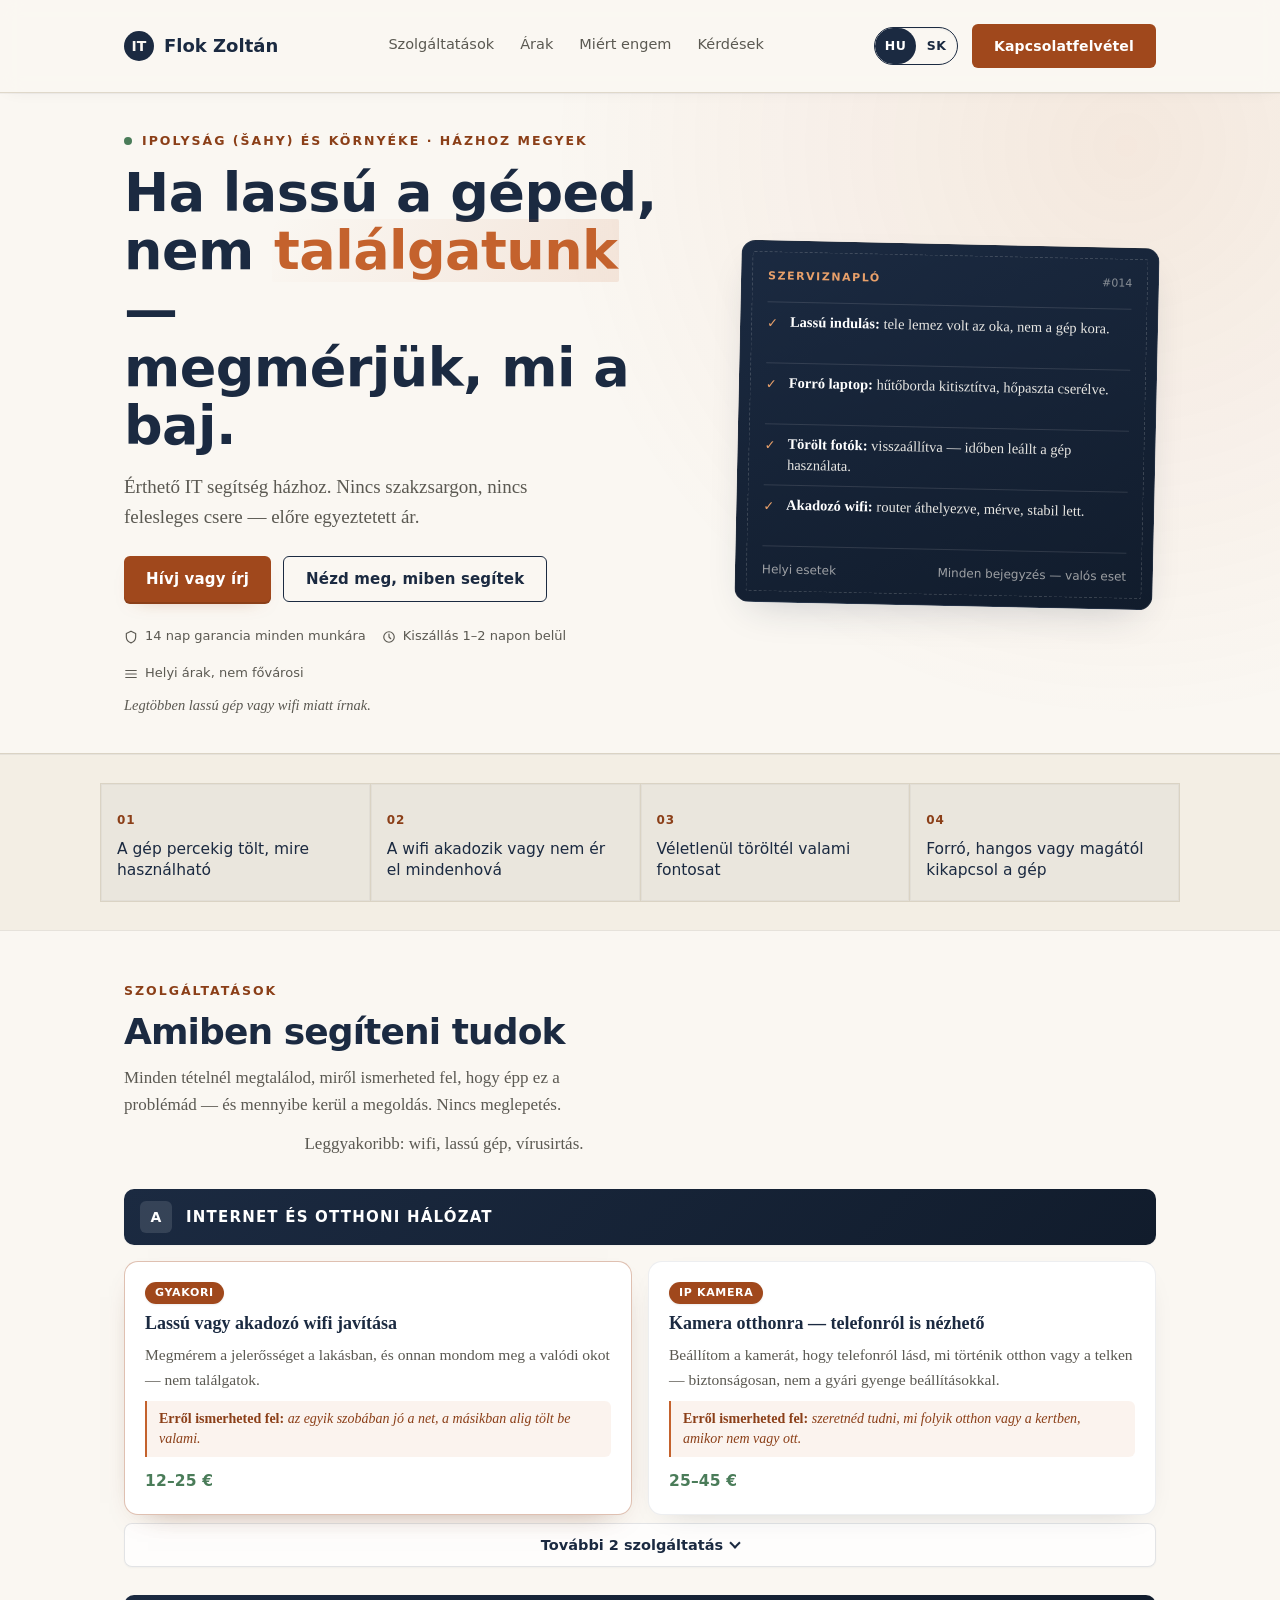
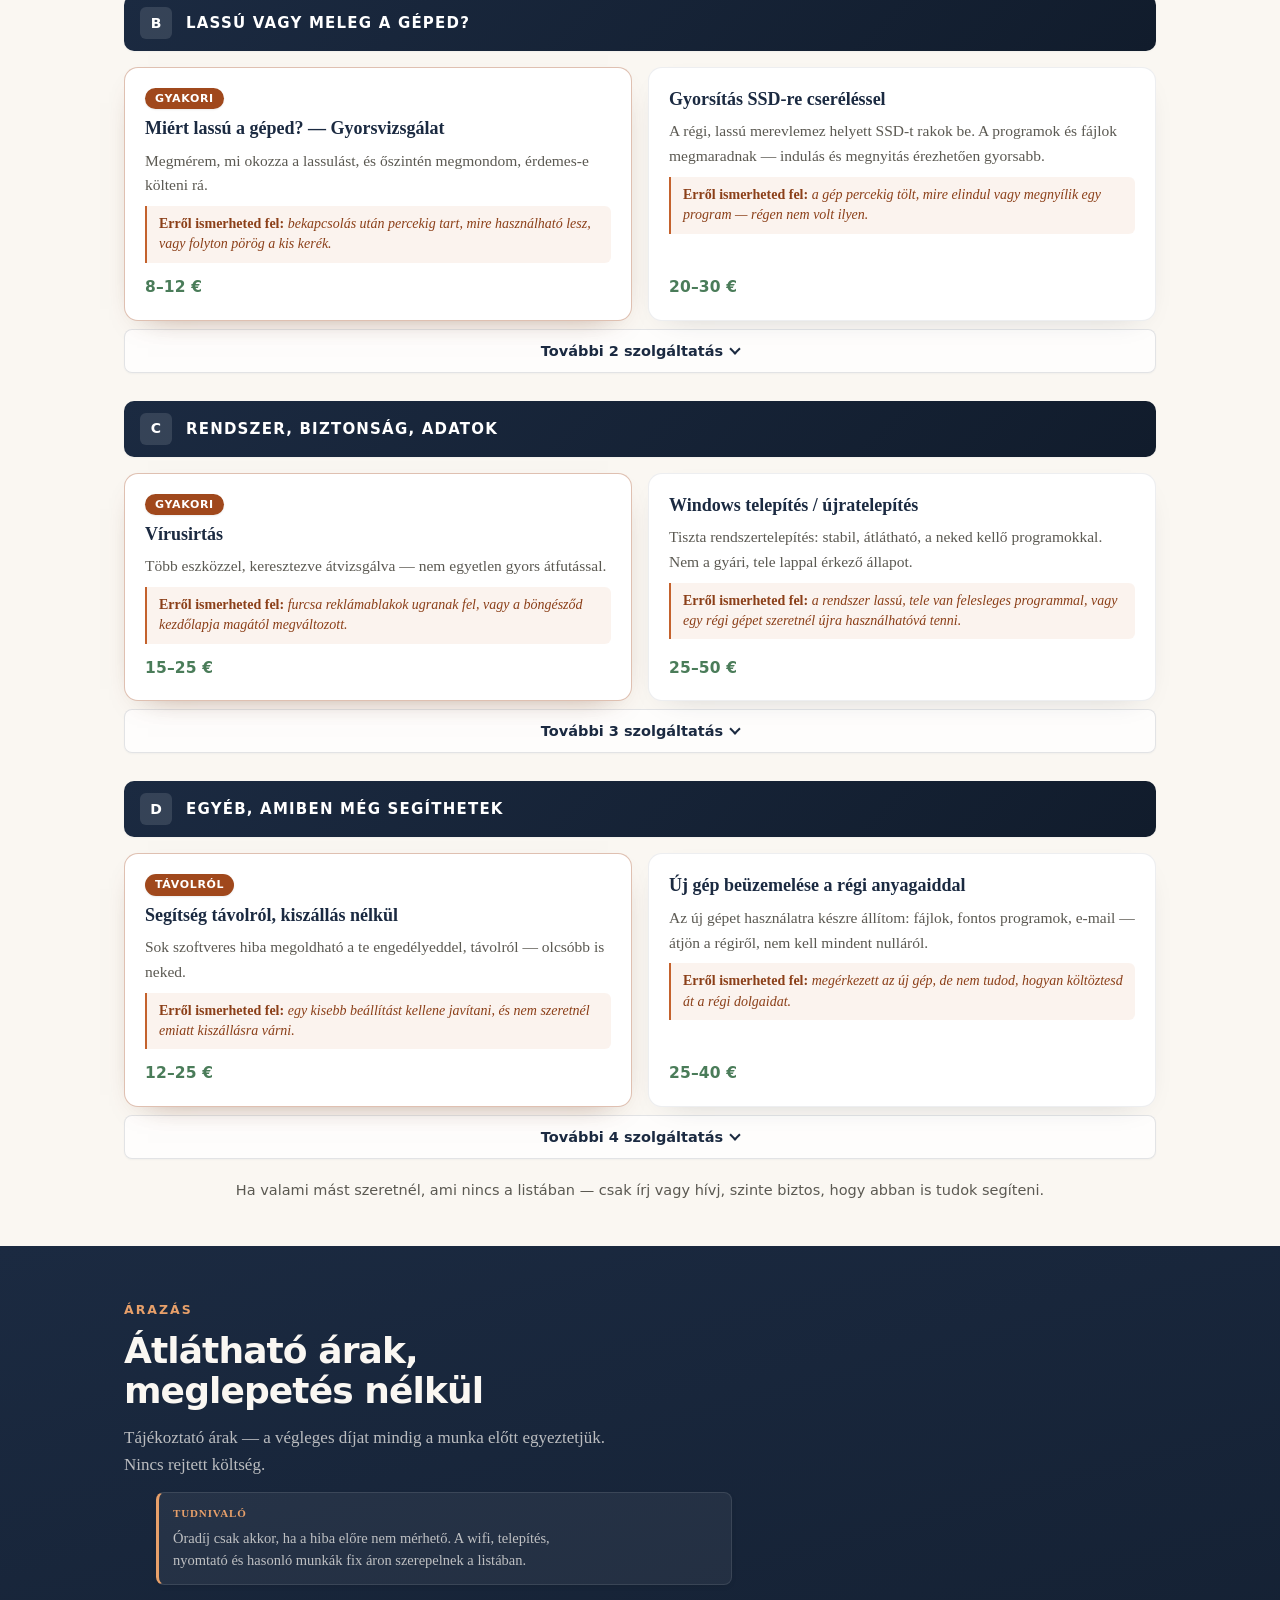
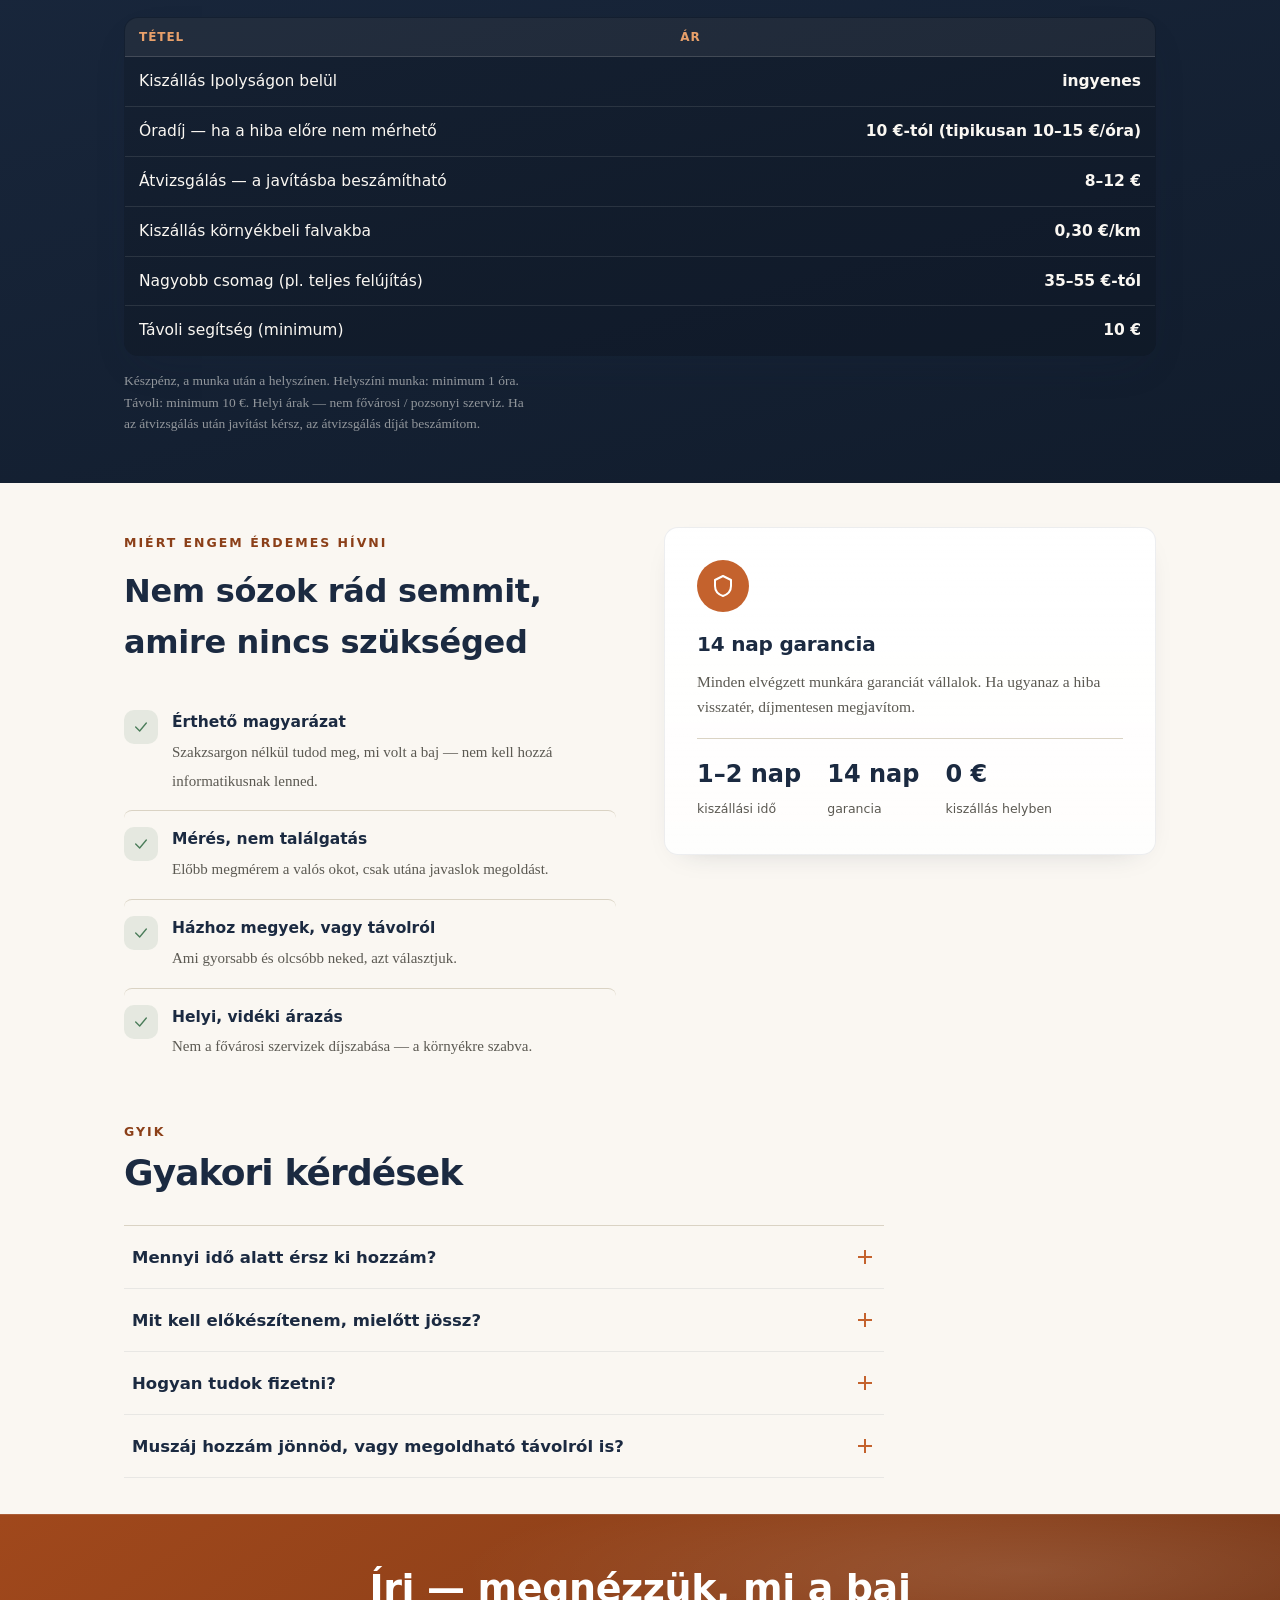
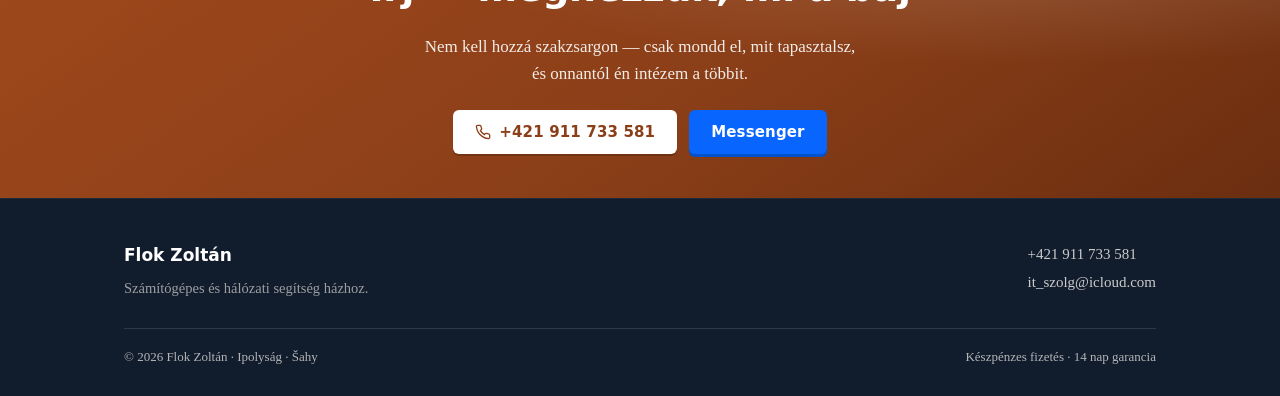
==== commit d9bb49a8: "Add files via upload Version 1.0" ====
--- a/index.html
+++ b/index.html
@@ -1,466 +1,476 @@
 <!DOCTYPE html>
 <html lang="hu">
 <head>
-  <meta charset="UTF-8">
-  <meta name="viewport" content="width=device-width, initial-scale=1.0">
-  <title>Számítógépes segítség házhoz — Ipolyság és környéke</title>
-  <meta name="description" content="Gyors, érthető IT segítség Ipolyságon és környékén. Lassú gép, wifi gond, adatmentés, kamerarendszer — házhoz megyek.">
-  <meta name="theme-color" content="#1B2A41">
-  <link rel="icon" href="favicon.svg" type="image/svg+xml">
-  <link rel="apple-touch-icon" href="favicon.svg">
-  <meta property="og:type" content="website">
-  <meta property="og:locale" content="hu_HU">
-  <meta property="og:locale:alternate" content="sk_SK">
-  <meta property="og:title" content="Számítógépes segítség házhoz — Ipolyság és környéke">
-  <meta property="og:description" content="Gyors, érthető IT segítség Ipolyságon és környékén. Lassú gép, wifi gond, adatmentés, kamerarendszer — házhoz megyek.">
-  <meta property="og:site_name" content="Flok Zoltán — IT segítség">
-  <meta name="twitter:card" content="summary">
-  <meta name="twitter:title" content="Számítógépes segítség házhoz — Ipolyság és környéke">
-  <meta name="twitter:description" content="Gyors, érthető IT segítség Ipolyságon és környékén. Lassú gép, wifi gond, adatmentés, kamerarendszer — házhoz megyek.">
-  <link rel="stylesheet" href="style.min.css">
+<meta charset="utf-8"/>
+<meta content="width=device-width, initial-scale=1.0" name="viewport"/>
+<title>Számítógépes segítség házhoz — Ipolyság és környéke</title>
+<meta content="Gyors, érthető IT segítség Ipolyságon és környékén. Lassú gép, wifi gond, adatmentés, kamerarendszer — házhoz megyek." name="description"/>
+<meta content="#1B2A41" name="theme-color"/>
+<meta content="index, follow, max-image-preview:large" name="robots"/>
+<meta content="Flok Zoltán" name="author"/>
+<meta content="strict-origin-when-cross-origin" name="referrer"/>
+<link href="https://flokzoltan.github.io/it-szolgaltatas/" rel="canonical"/><link href="https://flokzoltan.github.io/it-szolgaltatas/" hreflang="hu" rel="alternate"/><link href="https://flokzoltan.github.io/it-szolgaltatas/sk/" hreflang="sk" rel="alternate"/><link href="https://flokzoltan.github.io/it-szolgaltatas/" hreflang="x-default" rel="alternate"/>
+<link href="favicon.svg" rel="icon" type="image/svg+xml"/>
+<link href="favicon.svg" rel="apple-touch-icon"/>
+<meta content="website" property="og:type"/>
+<meta content="hu_HU" property="og:locale"/>
+<meta content="sk_SK" property="og:locale:alternate"/>
+<meta content="Számítógépes segítség házhoz — Ipolyság és környéke" property="og:title"/>
+<meta content="Gyors, érthető IT segítség Ipolyságon és környékén. Lassú gép, wifi gond, adatmentés, kamerarendszer — házhoz megyek." property="og:description"/>
+<meta content="Flok Zoltán — IT segítség" property="og:site_name"/><meta content="https://flokzoltan.github.io/it-szolgaltatas/og-cover.png" property="og:image"/><meta content="1200" property="og:image:width"/><meta content="630" property="og:image:height"/><meta content="Flok Zoltán — IT segítség házhoz Ipolyság és környéke" property="og:image:alt"/><meta content="https://flokzoltan.github.io/it-szolgaltatas/og-cover.png" name="twitter:image"/><meta content="Flok Zoltán — IT segítség házhoz" name="twitter:image:alt"/>
+<meta content="https://flokzoltan.github.io/it-szolgaltatas/" property="og:url"/>
+<meta content="summary_large_image" name="twitter:card"/>
+<meta content="Számítógépes segítség házhoz — Ipolyság és környéke" name="twitter:title"/>
+<meta content="Gyors, érthető IT segítség Ipolyságon és környékén. Lassú gép, wifi gond, adatmentés, kamerarendszer — házhoz megyek." name="twitter:description"/>
+<link href="style.min.css" rel="stylesheet"/>
 <script type="application/ld+json">
-  {
-    "@context": "https://schema.org",
-    "@type": "LocalBusiness",
-    "name": "Flok Zoltán — IT segítség házhoz",
-    "description": "Számítógépes, hálózati és otthoni IT segítség Ipolyságon (Šahy) és környékén.",
-    "telephone": "+421911733581",
-    "email": "it_szolg@icloud.com",
-    "address": {
-      "@type": "PostalAddress",
-      "addressLocality": "Šahy",
-      "addressCountry": "SK"
+{
+  "@context": "https://schema.org",
+  "@graph": [
+    {
+      "@type": "WebSite",
+      "@id": "https://flokzoltan.github.io/it-szolgaltatas/#website",
+      "url": "https://flokzoltan.github.io/it-szolgaltatas/",
+      "name": "Flok Zoltán — IT segítség",
+      "inLanguage": [
+        "hu",
+        "sk"
+      ]
     },
-    "areaServed": "Šahy, Ipolyság and surrounding villages",
-    "priceRange": "€",
-    "currenciesAccepted": "EUR",
-    "paymentAccepted": "Cash"
-  }
-  </script>
+    {
+      "@type": "WebPage",
+      "@id": "https://flokzoltan.github.io/it-szolgaltatas/#webpage",
+      "url": "https://flokzoltan.github.io/it-szolgaltatas/",
+      "name": "Számítógépes segítség házhoz — Ipolyság és környéke",
+      "description": "Gyors, érthető IT segítség Ipolyságon és környékén. Lassú gép, wifi gond, adatmentés, kamerarendszer — házhoz megyek.",
+      "inLanguage": "hu",
+      "isPartOf": {
+        "@id": "https://flokzoltan.github.io/it-szolgaltatas/#website"
+      },
+      "about": {
+        "@id": "https://flokzoltan.github.io/it-szolgaltatas/#business"
+      }
+    },
+    {
+      "@type": "LocalBusiness",
+      "@id": "https://flokzoltan.github.io/it-szolgaltatas/#business",
+      "name": "Flok Zoltán — IT segítség házhoz",
+      "description": "Számítógépes, hálózati és otthoni IT segítség Ipolyságon (Šahy) és környékén.",
+      "url": "https://flokzoltan.github.io/it-szolgaltatas/",
+      "telephone": "+421911733581",
+      "email": "it_szolg@icloud.com",
+      "address": {
+        "@type": "PostalAddress",
+        "addressLocality": "Šahy",
+        "addressCountry": "SK"
+      },
+      "areaServed": {
+        "@type": "AdministrativeArea",
+        "name": "Šahy (Ipolyság) és környéke"
+      },
+      "priceRange": "€",
+      "currenciesAccepted": "EUR",
+      "paymentAccepted": "Cash"
+    }
+  ]
+}
+</script>
 </head>
 <body>
-  <a href="#foglalas" class="skip-link" data-i18n="skip">Ugrás a kapcsolatra</a>
-
-  <header>
-    <div class="nav">
-      <a class="brand" href="#top">
-        <span class="brand-mark">IT</span>
-        <span data-contact="name">Flok Zoltán</span>
-      </a>
-      <nav class="nav-links" aria-label="Fő navigáció">
-        <a href="#szolgaltatasok" data-i18n="nav.services">Szolgáltatások</a>
-        <a href="#arak" data-i18n="nav.pricing">Árak</a>
-        <a href="#miert-en" data-i18n="nav.why">Miért engem</a>
-        <a href="#gyik" data-i18n="nav.faq">Kérdések</a>
-      </nav>
-      <div class="nav-actions">
-        <div class="lang-switch" role="group" aria-label="Nyelv / Jazyk">
-          <button type="button" class="lang-btn" data-lang="hu" aria-pressed="true">HU</button>
-          <button type="button" class="lang-btn" data-lang="sk" aria-pressed="false">SK</button>
-        </div>
-        <a class="nav-phone" href="tel:+421911733581" data-contact="phone-link" aria-label="Kapcsolatfelvétel — hívás">
-          <svg width="18" height="18" viewBox="0 0 24 24" fill="none" aria-hidden="true"><path d="M22 16.92v3a2 2 0 01-2.18 2 19.79 19.79 0 01-8.63-3.07 19.5 19.5 0 01-6-6 19.79 19.79 0 01-3.07-8.67A2 2 0 014.11 2h3a2 2 0 012 1.72c.127.96.361 1.903.7 2.81a2 2 0 01-.45 2.11L8.09 9.91a16 16 0 006 6l1.27-1.27a2 2 0 012.11-.45c.907.339 1.85.573 2.81.7A2 2 0 0122 16.92z" stroke="currentColor" stroke-width="2"/></svg>
-        </a>
-        <a class="nav-cta" href="#foglalas" data-i18n="nav.cta">Kapcsolatfelvétel</a>
-      </div>
-    </div>
-  </header>
-
-  <main id="top">
-    <!-- HERO -->
-    <section class="hero">
-      <div class="wrap hero-grid">
-        <div>
-          <div class="hero-kicker">
-            <span class="dot" aria-hidden="true"></span>
-            <span class="eyebrow" data-i18n="hero.kicker">Ipolyság (Šahy) és környéke · Házhoz megyek</span>
-          </div>
-          <h1 data-i18n-html="hero.title">Ha lassú a géped,<br>nem <em>találgatunk</em> —<br>megmérjük, mi a baj.</h1>
-          <p class="hero-sub" data-i18n="hero.sub">Érthető IT segítség házhoz. Nincs szakzsargon, nincs felesleges csere — előre egyeztetett ár.</p>
-          <div class="hero-ctas">
-            <a class="btn btn-primary" href="#foglalas" data-i18n="hero.ctaPrimary">Hívj vagy írj</a>
-            <a class="btn btn-ghost" href="#szolgaltatasok" data-i18n="hero.ctaGhost">Nézd meg, miben segítek</a>
-          </div>
-          <div class="hero-trust">
-            <span><svg width="14" height="14" viewBox="0 0 24 24" fill="none"><path d="M12 2L4 6v6c0 5 3.5 8.5 8 10 4.5-1.5 8-5 8-10V6l-8-4z" stroke="currentColor" stroke-width="2"/></svg> <span data-i18n="hero.trust1">14 nap garancia minden munkára</span></span>
-            <span><svg width="14" height="14" viewBox="0 0 24 24" fill="none"><circle cx="12" cy="12" r="9" stroke="currentColor" stroke-width="2"/><path d="M12 7v5l3 3" stroke="currentColor" stroke-width="2"/></svg> <span data-i18n="hero.trust2">Kiszállás 1–2 napon belül</span></span>
-            <span><svg width="14" height="14" viewBox="0 0 24 24" fill="none"><path d="M3 12h18M3 6h18M3 18h18" stroke="currentColor" stroke-width="2"/></svg> <span data-i18n="hero.trust3">Helyi árak, nem fővárosi</span></span>
-          </div>
-          <p class="hero-common" data-i18n="hero.common">Legtöbben lassú gép vagy wifi miatt írnak.</p>
-        </div>
-
-        <div class="logcard">
-          <div class="logcard-head">
-            <span class="tag" data-i18n="hero.logTag">Szervíznapló</span>
-            <span class="id">#014</span>
-          </div>
-          <div class="logrow">
-            <span class="sym">✓</span>
-            <span class="txt" data-i18n-html="hero.log1"><b>Lassú indulás:</b> tele lemez volt az oka, nem a gép kora.</span>
-          </div>
-          <div class="logrow">
-            <span class="sym">✓</span>
-            <span class="txt" data-i18n-html="hero.log2"><b>Forró laptop:</b> hűtőborda kitisztítva, hőpaszta cserélve.</span>
-          </div>
-          <div class="logrow">
-            <span class="sym">✓</span>
-            <span class="txt" data-i18n-html="hero.log3"><b>Törölt fotók:</b> visszaállítva — időben leállt a gép használata.</span>
-          </div>
-          <div class="logrow">
-            <span class="sym">✓</span>
-            <span class="txt" data-i18n-html="hero.log4"><b>Akadozó wifi:</b> router áthelyezve, mérve, stabil lett.</span>
-          </div>
-          <div class="logcard-foot">
-            <span data-i18n="hero.logFoot1">Helyi esetek</span>
-            <span data-i18n="hero.logFoot2">Minden bejegyzés — valós eset</span>
-          </div>
-        </div>
-      </div>
-    </section>
-
-    <!-- PROBLEM STRIP -->
-    <section class="problems">
-      <div class="wrap p-0">
-        <div class="problem-grid">
-          <div class="problem"><span class="num">01</span><p data-i18n="problem1">A gép percekig tölt, mire használható</p></div>
-          <div class="problem"><span class="num">02</span><p data-i18n="problem2">A wifi akadozik vagy nem ér el mindenhová</p></div>
-          <div class="problem"><span class="num">03</span><p data-i18n="problem3">Véletlenül töröltél valami fontosat</p></div>
-          <div class="problem"><span class="num">04</span><p data-i18n="problem4">Forró, hangos vagy magától kikapcsol a gép</p></div>
-        </div>
-      </div>
-    </section>
-
-    <!-- SERVICES -->
-    <section id="szolgaltatasok">
-      <div class="wrap">
-        <div class="section-head">
-          <span class="eyebrow" data-i18n="svc.eyebrow">Szolgáltatások</span>
-          <h2 data-i18n="svc.heading">Amiben segíteni tudok</h2>
-          <p data-i18n="svc.sub">Minden tételnél megtalálod, miről ismerheted fel, hogy épp ez a problémád — és mennyibe kerül a megoldás. Nincs meglepetés.</p>
-          <p class="svc-hint" data-i18n="svc.hint">Leggyakoribb: wifi, lassú gép, vírusirtás.</p>
-        </div>
-
-        <!-- Cat A -->
-        <div class="cat">
-          <div class="cat-head"><span class="letter">A</span><h3 data-i18n="cat.a">Internet és otthoni hálózat</h3></div>
-          <div class="svc-grid">
-<div class="svc featured" data-reveal>
-              <span class="svc-badge" data-i18n="svc.badgeCommon">Gyakori</span>
-              <h4 data-i18n="svc3.title">Lassú vagy akadozó wifi javítása</h4>
-              <p class="desc" data-i18n="svc3.desc">Megmérem a jelerősséget a lakásban, és onnan mondom meg a valódi okot — nem találgatok.</p>
-              <p class="symptom" data-i18n-html="svc3.symptom"><b>Erről ismerheted fel:</b> az egyik szobában jó a net, a másikban alig tölt be valami.</p>
-              <div class="svc-price" data-i18n="svc3.price">12–25 €</div>
-            </div>
-<div class="svc" data-reveal>
-              <span class="svc-badge" data-i18n="svc4.badge">IP kamera</span>
-              <h4 data-i18n="svc4.title">Kamera otthonra — telefonról is nézhető</h4>
-              <p class="desc" data-i18n="svc4.desc">Beállítom a kamerát, hogy telefonról lásd, mi történik otthon vagy a telken — biztonságosan, nem a gyári gyenge beállításokkal.</p>
-              <p class="symptom" data-i18n-html="svc4.symptom"><b>Erről ismerheted fel:</b> szeretnéd tudni, mi folyik otthon vagy a kertben, amikor nem vagy ott.</p>
-              <div class="svc-price" data-i18n="svc4.price">25–45 €</div>
-            </div>
-<div class="svc-extra-wrap" hidden>
-<div class="svc svc-extra" data-reveal>
-              <h4 data-i18n="svc1.title">Otthoni Netflix — filmek egy helyen</h4>
-              <p class="desc" data-i18n="svc1.desc">Egy saját, könnyen kezelhető „házi Netflix”: a filmjeid egy helyen, TV-n, telefonon és laptopon is — havidíj nélkül.</p>
-              <p class="symptom" data-i18n-html="svc1.symptom"><b>Erről ismerheted fel:</b> a filmek CD-n, pendrive-on és több gépen vannak szétszórva, és mindig keresgélsz.</p>
-              <div class="svc-price" data-i18n="svc1.price">25–45 €</div>
-            </div>
-<div class="svc svc-extra" data-reveal>
-              <h4 data-i18n="svc2.title">Közös mappa a családnak — havidíj nélkül</h4>
-              <p class="desc" data-i18n="svc2.desc">Otthoni közös tárhely: fényképek és dokumentumok egy helyen, mindenki a saját telefonjáról vagy gépéről eléri — nem kell felhő-előfizetés.</p>
-              <p class="symptom" data-i18n-html="svc2.symptom"><b>Erről ismerheted fel:</b> a családi fotókat e-mailben vagy USB-n küldözgetitek, és mindig valaki nem találja.</p>
-              <div class="svc-price" data-i18n="svc2.price">15–35 €</div>
-            </div>
-</div>
-</div>
-<button type="button" class="svc-toggle" aria-expanded="false" data-count="2"><span class="svc-toggle-label-more"><span data-i18n="svc.toggleMorePrefix">További</span>&nbsp;2&nbsp;<span data-i18n="svc.toggleMoreSuffix">szolgáltatás</span></span><span class="svc-toggle-label-less" data-i18n="svc.toggleLess" hidden>Kevesebb mutatása</span><span class="svc-toggle-ico" aria-hidden="true"></span></button>
-
-        </div>
-
-        <!-- Cat B -->
-        <div class="cat">
-          <div class="cat-head"><span class="letter">B</span><h3 data-i18n="cat.b">Lassú vagy meleg a géped?</h3></div>
-          <div class="svc-grid">
-<div class="svc featured" data-reveal>
-              <span class="svc-badge" data-i18n="svc.badgeCommon">Gyakori</span>
-              <h4 data-i18n="svc5.title">Miért lassú a géped? — Gyorsvizsgálat</h4>
-              <p class="desc" data-i18n="svc5.desc">Megmérem, mi okozza a lassulást, és őszintén megmondom, érdemes-e költeni rá.</p>
-              <p class="symptom" data-i18n-html="svc5.symptom"><b>Erről ismerheted fel:</b> bekapcsolás után percekig tart, mire használható lesz, vagy folyton pörög a kis kerék.</p>
-              <div class="svc-price" data-i18n="svc5.price">8–12 €</div>
-            </div>
-<div class="svc" data-reveal>
-              <h4 data-i18n="svc6.title">Gyorsítás SSD-re cseréléssel</h4>
-              <p class="desc" data-i18n="svc6.desc">A régi, lassú merevlemez helyett SSD-t rakok be. A programok és fájlok megmaradnak — indulás és megnyitás érezhetően gyorsabb.</p>
-              <p class="symptom" data-i18n-html="svc6.symptom"><b>Erről ismerheted fel:</b> a gép percekig tölt, mire elindul vagy megnyílik egy program — régen nem volt ilyen.</p>
-              <div class="svc-price" data-i18n="svc6.price">20–30 €</div>
-            </div>
-<div class="svc-extra-wrap" hidden>
-<div class="svc svc-extra" data-reveal>
-              <h4 data-i18n="svc7.title">Portalanítás, ha forró vagy hangos a gép</h4>
-              <p class="desc" data-i18n="svc7.desc">Kitisztítom a port a hűtésről, rendbe teszem a hűtést. Kevesebb zaj, alacsonyabb hőmérséklet — mérhetően.</p>
-              <p class="symptom" data-i18n-html="svc7.symptom"><b>Erről ismerheted fel:</b> a gép hangosan zúg már böngészés közben is, vagy magától kikapcsol, mert túlmelegszik.</p>
-              <div class="svc-price" data-i18n="svc7.price">15–25 €</div>
-            </div>
-<div class="svc svc-extra" data-reveal>
-              <h4 data-i18n="svc8.title">Billentyűzet és képernyő tisztítás</h4>
-              <p class="desc" data-i18n="svc8.desc">Gyors, alapos, kényelmesebb és higiénikusabb mindennapi használatért.</p>
-              <p class="symptom" data-i18n-html="svc8.symptom"><b>Erről ismerheted fel:</b> a billentyűzet ragad, morzsás, a képernyőn ujjnyomok látszanak.</p>
-              <div class="svc-price" data-i18n="svc8.price">8–12 €</div>
-            </div>
-</div>
-</div>
-<button type="button" class="svc-toggle" aria-expanded="false" data-count="2"><span class="svc-toggle-label-more"><span data-i18n="svc.toggleMorePrefix">További</span>&nbsp;2&nbsp;<span data-i18n="svc.toggleMoreSuffix">szolgáltatás</span></span><span class="svc-toggle-label-less" data-i18n="svc.toggleLess" hidden>Kevesebb mutatása</span><span class="svc-toggle-ico" aria-hidden="true"></span></button>
-
-        </div>
-
-        <!-- Cat C -->
-        <div class="cat">
-          <div class="cat-head"><span class="letter">C</span><h3 data-i18n="cat.c">Rendszer, biztonság, adatok</h3></div>
-          <div class="svc-grid">
-<div class="svc featured" data-reveal>
-              <span class="svc-badge" data-i18n="svc.badgeCommon">Gyakori</span>
-              <h4 data-i18n="svc10.title">Vírusirtás</h4>
-              <p class="desc" data-i18n="svc10.desc">Több eszközzel, keresztezve átvizsgálva — nem egyetlen gyors átfutással.</p>
-              <p class="symptom" data-i18n-html="svc10.symptom"><b>Erről ismerheted fel:</b> furcsa reklámablakok ugranak fel, vagy a böngésződ kezdőlapja magától megváltozott.</p>
-              <div class="svc-price" data-i18n="svc10.price">15–25 €</div>
-            </div>
-<div class="svc" data-reveal>
-              <h4 data-i18n="svc9.title">Windows telepítés / újratelepítés</h4>
-              <p class="desc" data-i18n="svc9.desc">Tiszta rendszertelepítés: stabil, átlátható, a neked kellő programokkal. Nem a gyári, tele lappal érkező állapot.</p>
-              <p class="symptom" data-i18n-html="svc9.symptom"><b>Erről ismerheted fel:</b> a rendszer lassú, tele van felesleges programmal, vagy egy régi gépet szeretnél újra használhatóvá tenni.</p>
-              <div class="svc-price" data-i18n="svc9.price">25–50 €</div>
-            </div>
-<div class="svc-extra-wrap" hidden>
-<div class="svc svc-extra" data-reveal>
-              <h4 data-i18n="svc11.title">Jelszavak rendbe tétele</h4>
-              <p class="desc" data-i18n="svc11.desc">Segítek, hogy ne ugyanazt a jelszót használd mindenhol, és a bank / e-mail fiók erősebb védelmet kapjon.</p>
-              <p class="symptom" data-i18n-html="svc11.symptom"><b>Erről ismerheted fel:</b> ugyanaz a jelszó több helyen, vagy már nem emlékszel, mikor cserélted utoljára.</p>
-              <div class="svc-price" data-i18n="svc11.price">10–15 €</div>
-            </div>
-<div class="svc svc-extra" data-reveal>
-              <h4 data-i18n="svc12.title">Törölt fájlok visszaszerzése</h4>
-              <p class="desc" data-i18n="svc12.desc">Minél előbb hívsz, annál nagyobb az esély — ez a szabály a végleg elveszett fájl felett dönt.</p>
-              <p class="symptom" data-i18n-html="svc12.symptom"><b>Erről ismerheted fel:</b> véletlenül töröltél egy mappát, vagy leformáztad a pendrive-ot mentés előtt.</p>
-              <div class="svc-price" data-i18n="svc12.price">15–35 €</div>
-            </div>
-<div class="svc svc-extra" data-reveal>
-              <h4 data-i18n="svc13.title">Automatikus biztonsági mentés</h4>
-              <p class="desc" data-i18n="svc13.desc">Egyszer beállítjuk, utána magától fut — próbával, hogy tényleg működik-e.</p>
-              <p class="symptom" data-i18n-html="svc13.symptom"><b>Erről ismerheted fel:</b> ha most tönkremenne a géped, minden fontos fájlod odaveszne.</p>
-              <div class="svc-price" data-i18n="svc13.price">12–25 €</div>
-            </div>
-</div>
-</div>
-<button type="button" class="svc-toggle" aria-expanded="false" data-count="3"><span class="svc-toggle-label-more"><span data-i18n="svc.toggleMorePrefix">További</span>&nbsp;3&nbsp;<span data-i18n="svc.toggleMoreSuffix">szolgáltatás</span></span><span class="svc-toggle-label-less" data-i18n="svc.toggleLess" hidden>Kevesebb mutatása</span><span class="svc-toggle-ico" aria-hidden="true"></span></button>
-
-        </div>
-
-        <!-- Cat D -->
-        <div class="cat">
-          <div class="cat-head"><span class="letter">D</span><h3 data-i18n="cat.d">Egyéb, amiben még segíthetek</h3></div>
-          <div class="svc-grid">
-<div class="svc featured" data-reveal>
-              <span class="svc-badge" data-i18n="svc.badgeRemote">Távolról</span>
-              <h4 data-i18n="svc18.title">Segítség távolról, kiszállás nélkül</h4>
-              <p class="desc" data-i18n="svc18.desc">Sok szoftveres hiba megoldható a te engedélyeddel, távolról — olcsóbb is neked.</p>
-              <p class="symptom" data-i18n-html="svc18.symptom"><b>Erről ismerheted fel:</b> egy kisebb beállítást kellene javítani, és nem szeretnél emiatt kiszállásra várni.</p>
-              <div class="svc-price" data-i18n="svc18.price">12–25 €</div>
-            </div>
-<div class="svc" data-reveal>
-              <h4 data-i18n="svc17.title">Új gép beüzemelése a régi anyagaiddal</h4>
-              <p class="desc" data-i18n="svc17.desc">Az új gépet használatra készre állítom: fájlok, fontos programok, e-mail — átjön a régiről, nem kell mindent nulláról.</p>
-              <p class="symptom" data-i18n-html="svc17.symptom"><b>Erről ismerheted fel:</b> megérkezett az új gép, de nem tudod, hogyan költöztesd át a régi dolgaidat.</p>
-              <div class="svc-price" data-i18n="svc17.price">25–40 €</div>
-            </div>
-<div class="svc-extra-wrap" hidden>
-<div class="svc svc-extra" data-reveal>
-              <h4 data-i18n="svc14.title">Nyomtató beüzemelése</h4>
-              <p class="desc" data-i18n="svc14.desc">Sokszor nem a nyomtató hibás, csak egy elavult illesztőprogram.</p>
-              <p class="symptom" data-i18n-html="svc14.symptom"><b>Erről ismerheted fel:</b> az új nyomtató nem csatlakozik, vagy a régi hirtelen nem hajlandó nyomtatni.</p>
-              <div class="svc-price" data-i18n="svc14.price">8–15 €</div>
-            </div>
-<div class="svc svc-extra" data-reveal>
-              <h4 data-i18n="svc15.title">E-mail beállítás és rendrakás</h4>
-              <p class="desc" data-i18n="svc15.desc">Fiókváltás, régi levelek átköltöztetése, spamszűrés.</p>
-              <p class="symptom" data-i18n-html="svc15.symptom"><b>Erről ismerheted fel:</b> annyi felesleges levél gyűlt össze, hogy nem találod a fontosakat.</p>
-              <div class="svc-price" data-i18n="svc15.price">10–20 €</div>
-            </div>
-<div class="svc svc-extra" data-reveal>
-              <h4 data-i18n="svc16.title">Régi fényképek digitalizálása</h4>
-              <p class="desc" data-i18n="svc16.desc">Papírképek, CD-k, kártyák biztonságos átmentése, mielőtt tönkremennének.</p>
-              <p class="symptom" data-i18n-html="svc16.symptom"><b>Erről ismerheted fel:</b> van otthon egy doboz régi fotó vagy egy fióknyi CD, amit évek óta nem néztél meg.</p>
-              <div class="svc-price" data-i18n="svc16.price">20–40 €</div>
-            </div>
-<div class="svc svc-extra" data-reveal>
-              <h4 data-i18n="svc19.title">Havi / negyedéves karbantartás</h4>
-              <p class="desc" data-i18n="svc19.desc">Időszakos átnézés: frissítések, alap rend, rövid ellenőrzés — hogy ne akkor derüljön ki a baj, amikor már nem megy a gép.</p>
-              <p class="symptom" data-i18n-html="svc19.symptom"><b>Erről ismerheted fel:</b> inkább megelőznéd a gondot, mint akkor hívni, amikor már áll a munka.</p>
-              <div class="svc-price" data-i18n="svc19.price">10–15 €/hó</div>
-            </div>
-</div>
-</div>
-<button type="button" class="svc-toggle" aria-expanded="false" data-count="4"><span class="svc-toggle-label-more"><span data-i18n="svc.toggleMorePrefix">További</span>&nbsp;4&nbsp;<span data-i18n="svc.toggleMoreSuffix">szolgáltatás</span></span><span class="svc-toggle-label-less" data-i18n="svc.toggleLess" hidden>Kevesebb mutatása</span><span class="svc-toggle-ico" aria-hidden="true"></span></button>
-        </div>
-
-        <p class="more-note" data-i18n="svc.more">Ha valami mást szeretnél, ami nincs a listában — csak írj vagy hívj, szinte biztos, hogy abban is tudok segíteni.</p>
-      </div>
-    </section>
-
-    <!-- PRICING -->
-    <section id="arak" class="pricing">
-      <div class="wrap">
-        <div class="section-head">
-          <span class="eyebrow" data-i18n="price.eyebrow">Árazás</span>
-          <h2 data-i18n="price.heading">Átlátható árak, meglepetés nélkül</h2>
-          <p data-i18n="price.sub">Tájékoztató árak — a végleges díjat mindig a munka előtt egyeztetjük. Nincs rejtett költség.</p>
-          <aside class="price-why" role="note">
-            <span class="price-why-label" data-i18n="price.whyLabel">Tudnivaló</span>
-            <p data-i18n="price.why">Óradíj csak akkor, ha a hiba előre nem mérhető. A wifi, telepítés, nyomtató és hasonló munkák fix áron szerepelnek a listában.</p>
-          </aside>
-        </div>
-        <table class="price-table">
-          <thead>
-            <tr><th data-i18n="price.th1">Tétel</th><th data-i18n="price.th2">Ár</th></tr>
-          </thead>
-          <tbody>
-            <tr><td data-i18n="price.r3">Kiszállás Ipolyságon belül</td><td data-i18n="price.r3v">ingyenes</td></tr>
-            <tr><td data-i18n="price.r1">Óradíj — ha a hiba előre nem mérhető</td><td data-i18n="price.r1v">10 €-tól (tipikusan 10–15 €/óra)</td></tr>
-            <tr><td data-i18n="price.r2">Átvizsgálás — a javításba beszámítható</td><td data-i18n="price.r2v">8–12 €</td></tr>
-            <tr><td data-i18n="price.r4">Kiszállás környékbeli falvakba</td><td data-i18n="price.r4v">0,30 €/km</td></tr>
-            <tr><td data-i18n="price.r5">Nagyobb csomag (pl. teljes felújítás)</td><td data-i18n="price.r5v">35–55 €-tól</td></tr>
-            <tr><td data-i18n="price.r6">Távoli segítség (minimum)</td><td data-i18n="price.r6v">10 €</td></tr>
-          </tbody>
-        </table>
-        <p class="price-note" data-i18n="price.note">Készpénz, a munka után a helyszínen. Helyszíni munka: minimum 1 óra. Távoli: minimum 10 €. Helyi árak — nem fővárosi / pozsonyi szerviz. Ha az átvizsgálás után javítást kérsz, az átvizsgálás díját beszámítom.</p>
-      </div>
-    </section>
-
-    <!-- WHY + GUARANTEE -->
-    <section id="miert-en">
-      <div class="wrap why-grid">
-        <div>
-          <span class="eyebrow" data-i18n="why.eyebrow">Miért engem érdemes hívni</span>
-          <h2 class="why-title" data-i18n="why.heading">Nem sózok rád semmit, amire nincs szükséged</h2>
-          <ul class="why-list">
-            <li>
-              <span class="ico"><svg width="16" height="16" viewBox="0 0 24 24" fill="none"><path d="M4 12l6 6L20 6" stroke="currentColor" stroke-width="2.4" stroke-linecap="round"/></svg></span>
-              <span class="txt" data-i18n-html="why.item1"><b>Érthető magyarázat</b><span>Szakzsargon nélkül tudod meg, mi volt a baj — nem kell hozzá informatikusnak lenned.</span></span>
-            </li>
-            <li>
-              <span class="ico"><svg width="16" height="16" viewBox="0 0 24 24" fill="none"><path d="M4 12l6 6L20 6" stroke="currentColor" stroke-width="2.4" stroke-linecap="round"/></svg></span>
-              <span class="txt" data-i18n-html="why.item2"><b>Mérés, nem találgatás</b><span>Előbb megmérem a valós okot, csak utána javaslok megoldást.</span></span>
-            </li>
-            <li>
-              <span class="ico"><svg width="16" height="16" viewBox="0 0 24 24" fill="none"><path d="M4 12l6 6L20 6" stroke="currentColor" stroke-width="2.4" stroke-linecap="round"/></svg></span>
-              <span class="txt" data-i18n-html="why.item3"><b>Házhoz megyek, vagy távolról</b><span>Ami gyorsabb és olcsóbb neked, azt választjuk.</span></span>
-            </li>
-            <li>
-              <span class="ico"><svg width="16" height="16" viewBox="0 0 24 24" fill="none"><path d="M4 12l6 6L20 6" stroke="currentColor" stroke-width="2.4" stroke-linecap="round"/></svg></span>
-              <span class="txt" data-i18n-html="why.item4"><b>Helyi, vidéki árazás</b><span>Nem a fővárosi szervizek díjszabása — a környékre szabva.</span></span>
-            </li>
-          </ul>
-        </div>
-
-        <div class="guarantee-card" data-reveal>
-          <div class="badge">
-            <svg width="24" height="24" viewBox="0 0 24 24" fill="none"><path d="M12 2L4 6v6c0 5 3.5 8.5 8 10 4.5-1.5 8-5 8-10V6l-8-4z" stroke="#fff" stroke-width="2"/></svg>
-          </div>
-          <h3 data-i18n="guarantee.heading">14 nap garancia</h3>
-          <p data-i18n="guarantee.text">Minden elvégzett munkára garanciát vállalok. Ha ugyanaz a hiba visszatér, díjmentesen megjavítom.</p>
-          <div class="guarantee-stats">
-            <div><b>1–2 nap</b><span data-i18n="guarantee.stat1">kiszállási idő</span></div>
-            <div><b>14 nap</b><span data-i18n="guarantee.stat2">garancia</span></div>
-            <div><b>0 €</b><span data-i18n="guarantee.stat3">kiszállás helyben</span></div>
-          </div>
-        </div>
-      </div>
-    </section>
-
+<a class="skip-link" href="#foglalas">Ugrás a kapcsolatra</a>
+<header>
+<div class="nav">
+<a class="brand" href="#top">
+<span class="brand-mark">IT</span>
+<span>Flok Zoltán</span>
+</a>
+<nav aria-label="Fő navigáció" class="nav-links">
+<a href="#szolgaltatasok">Szolgáltatások</a>
+<a href="#arak">Árak</a>
+<a href="#miert-en">Miért engem</a>
+<a href="#gyik">Kérdések</a>
+</nav>
+<div class="nav-actions">
+<div aria-label="Nyelv / Jazyk" class="lang-switch" role="group"><a aria-current="page" class="lang-btn" href="./" hreflang="hu" lang="hu">HU</a><a class="lang-btn" href="sk/" hreflang="sk" lang="sk">SK</a></div>
+<a aria-label="Kapcsolatfelvétel — hívás" class="nav-phone" href="tel:+421911733581">
+<svg aria-hidden="true" fill="none" height="18" viewbox="0 0 24 24" width="18" focusable="false"><path d="M22 16.92v3a2 2 0 01-2.18 2 19.79 19.79 0 01-8.63-3.07 19.5 19.5 0 01-6-6 19.79 19.79 0 01-3.07-8.67A2 2 0 014.11 2h3a2 2 0 012 1.72c.127.96.361 1.903.7 2.81a2 2 0 01-.45 2.11L8.09 9.91a16 16 0 006 6l1.27-1.27a2 2 0 012.11-.45c.907.339 1.85.573 2.81.7A2 2 0 0122 16.92z" stroke="currentColor" stroke-width="2"></path></svg>
+</a>
+<a class="nav-cta" href="#foglalas">Kapcsolatfelvétel</a>
+</div>
+</div>
+</header>
+<main id="top">
+<!-- HERO -->
+<section class="hero">
+<div class="wrap hero-grid">
+<div>
+<div class="hero-kicker">
+<span aria-hidden="true" class="dot"></span>
+<span class="eyebrow">Ipolyság (Šahy) és környéke · Házhoz megyek</span>
+</div>
+<h1>Ha lassú a géped,<br/>nem <em>találgatunk</em> —<br/>megmérjük, mi a baj.</h1>
+<p class="hero-sub">Érthető IT segítség házhoz. Nincs szakzsargon, nincs felesleges csere — előre egyeztetett ár.</p>
+<div class="hero-ctas">
+<a class="btn btn-primary" href="#foglalas">Hívj vagy írj</a>
+<a class="btn btn-ghost" href="#szolgaltatasok">Nézd meg, miben segítek</a>
+</div>
+<div class="hero-trust">
+<span><svg aria-hidden="true" fill="none" focusable="false" height="14" viewbox="0 0 24 24" width="14"><path d="M12 2L4 6v6c0 5 3.5 8.5 8 10 4.5-1.5 8-5 8-10V6l-8-4z" stroke="currentColor" stroke-width="2"></path></svg> <span>14 nap garancia minden munkára</span></span>
+<span><svg aria-hidden="true" fill="none" focusable="false" height="14" viewbox="0 0 24 24" width="14"><circle cx="12" cy="12" r="9" stroke="currentColor" stroke-width="2"></circle><path d="M12 7v5l3 3" stroke="currentColor" stroke-width="2"></path></svg> <span>Kiszállás 1–2 napon belül</span></span>
+<span><svg aria-hidden="true" fill="none" focusable="false" height="14" viewbox="0 0 24 24" width="14"><path d="M3 12h18M3 6h18M3 18h18" stroke="currentColor" stroke-width="2"></path></svg> <span>Helyi árak, nem fővárosi</span></span>
+</div>
+<p class="hero-common">Legtöbben lassú gép vagy wifi miatt írnak.</p>
+</div>
+<div class="logcard">
+<div class="logcard-head">
+<span class="tag">Szerviznapló</span>
+<span class="id">#014</span>
+</div>
+<div class="logrow">
+<span class="sym">✓</span>
+<span class="txt"><b>Lassú indulás:</b> tele lemez volt az oka, nem a gép kora.</span>
+</div>
+<div class="logrow">
+<span class="sym">✓</span>
+<span class="txt"><b>Forró laptop:</b> hűtőborda kitisztítva, hőpaszta cserélve.</span>
+</div>
+<div class="logrow">
+<span class="sym">✓</span>
+<span class="txt"><b>Törölt fotók:</b> visszaállítva — időben leállt a gép használata.</span>
+</div>
+<div class="logrow">
+<span class="sym">✓</span>
+<span class="txt"><b>Akadozó wifi:</b> router áthelyezve, mérve, stabil lett.</span>
+</div>
+<div class="logcard-foot">
+<span>Helyi esetek</span>
+<span>Minden bejegyzés — valós eset</span>
+</div>
+</div>
+</div>
+</section>
+<!-- PROBLEM STRIP -->
+<section class="problems">
+<div class="wrap p-0">
+<div class="problem-grid">
+<div class="problem"><span class="num">01</span><p>A gép percekig tölt, mire használható</p></div>
+<div class="problem"><span class="num">02</span><p>A wifi akadozik vagy nem ér el mindenhová</p></div>
+<div class="problem"><span class="num">03</span><p>Véletlenül töröltél valami fontosat</p></div>
+<div class="problem"><span class="num">04</span><p>Forró, hangos vagy magától kikapcsol a gép</p></div>
+</div>
+</div>
+</section>
+<!-- SERVICES -->
+<section id="szolgaltatasok">
+<div class="wrap">
+<div class="section-head">
+<span class="eyebrow">Szolgáltatások</span>
+<h2>Amiben segíteni tudok</h2>
+<p>Minden tételnél megtalálod, miről ismerheted fel, hogy épp ez a problémád — és mennyibe kerül a megoldás. Nincs meglepetés.</p>
+<p class="svc-hint">Leggyakoribb: wifi, lassú gép, vírusirtás.</p>
+</div>
+<!-- Cat A -->
+<div class="cat">
+<div class="cat-head"><span class="letter">A</span><h3>Internet és otthoni hálózat</h3></div>
+<div class="svc-grid">
+<div class="svc featured">
+<span class="svc-badge">Gyakori</span>
+<h4>Lassú vagy akadozó wifi javítása</h4>
+<p class="desc">Megmérem a jelerősséget a lakásban, és onnan mondom meg a valódi okot — nem találgatok.</p>
+<p class="symptom"><b>Erről ismerheted fel:</b> az egyik szobában jó a net, a másikban alig tölt be valami.</p>
+<div class="svc-price">12–25 €</div>
+</div>
+<div class="svc">
+<span class="svc-badge">IP kamera</span>
+<h4>Kamera otthonra — telefonról is nézhető</h4>
+<p class="desc">Beállítom a kamerát, hogy telefonról lásd, mi történik otthon vagy a telken — biztonságosan, nem a gyári gyenge beállításokkal.</p>
+<p class="symptom"><b>Erről ismerheted fel:</b> szeretnéd tudni, mi folyik otthon vagy a kertben, amikor nem vagy ott.</p>
+<div class="svc-price">25–45 €</div>
+</div>
+<div class="svc-extra-wrap" hidden="" aria-hidden="true" id="svc-extra-1">
+<div class="svc svc-extra">
+<h4>Otthoni Netflix — filmek egy helyen</h4>
+<p class="desc">Egy saját, könnyen kezelhető „házi Netflix”: a filmjeid egy helyen, TV-n, telefonon és laptopon is — havidíj nélkül.</p>
+<p class="symptom"><b>Erről ismerheted fel:</b> a filmek CD-n, pendrive-on és több gépen vannak szétszórva, és mindig keresgélsz.</p>
+<div class="svc-price">25–45 €</div>
+</div>
+<div class="svc svc-extra">
+<h4>Közös mappa a családnak — havidíj nélkül</h4>
+<p class="desc">Otthoni közös tárhely: fényképek és dokumentumok egy helyen, mindenki a saját telefonjáról vagy gépéről eléri — nem kell felhő-előfizetés.</p>
+<p class="symptom"><b>Erről ismerheted fel:</b> a családi fotókat e-mailben vagy USB-n küldözgetitek, és mindig valaki nem találja.</p>
+<div class="svc-price">15–35 €</div>
+</div>
+</div>
+</div>
+<button aria-controls="svc-extra-1" aria-expanded="false" class="svc-toggle" type="button"><span class="svc-toggle-label-more"><span>További</span> 2 <span>szolgáltatás</span></span><span class="svc-toggle-label-less" hidden="">Kevesebb mutatása</span><span aria-hidden="true" class="svc-toggle-ico"></span></button>
+</div>
+<!-- Cat B -->
+<div class="cat">
+<div class="cat-head"><span class="letter">B</span><h3>Lassú vagy meleg a géped?</h3></div>
+<div class="svc-grid">
+<div class="svc featured">
+<span class="svc-badge">Gyakori</span>
+<h4>Miért lassú a géped? — Gyorsvizsgálat</h4>
+<p class="desc">Megmérem, mi okozza a lassulást, és őszintén megmondom, érdemes-e költeni rá.</p>
+<p class="symptom"><b>Erről ismerheted fel:</b> bekapcsolás után percekig tart, mire használható lesz, vagy folyton pörög a kis kerék.</p>
+<div class="svc-price">8–12 €</div>
+</div>
+<div class="svc">
+<h4>Gyorsítás SSD-re cseréléssel</h4>
+<p class="desc">A régi, lassú merevlemez helyett SSD-t rakok be. A programok és fájlok megmaradnak — indulás és megnyitás érezhetően gyorsabb.</p>
+<p class="symptom"><b>Erről ismerheted fel:</b> a gép percekig tölt, mire elindul vagy megnyílik egy program — régen nem volt ilyen.</p>
+<div class="svc-price">20–30 €</div>
+</div>
+<div class="svc-extra-wrap" hidden="" aria-hidden="true" id="svc-extra-2">
+<div class="svc svc-extra">
+<h4>Portalanítás, ha forró vagy hangos a gép</h4>
+<p class="desc">Kitisztítom a port a hűtésről, rendbe teszem a hűtést. Kevesebb zaj, alacsonyabb hőmérséklet — mérhetően.</p>
+<p class="symptom"><b>Erről ismerheted fel:</b> a gép hangosan zúg már böngészés közben is, vagy magától kikapcsol, mert túlmelegszik.</p>
+<div class="svc-price">15–25 €</div>
+</div>
+<div class="svc svc-extra">
+<h4>Billentyűzet és képernyő tisztítás</h4>
+<p class="desc">Gyors, alapos, kényelmesebb és higiénikusabb mindennapi használatért.</p>
+<p class="symptom"><b>Erről ismerheted fel:</b> a billentyűzet ragad, morzsás, a képernyőn ujjnyomok látszanak.</p>
+<div class="svc-price">8–12 €</div>
+</div>
+</div>
+</div>
+<button aria-controls="svc-extra-2" aria-expanded="false" class="svc-toggle" type="button"><span class="svc-toggle-label-more"><span>További</span> 2 <span>szolgáltatás</span></span><span class="svc-toggle-label-less" hidden="">Kevesebb mutatása</span><span aria-hidden="true" class="svc-toggle-ico"></span></button>
+</div>
+<!-- Cat C -->
+<div class="cat">
+<div class="cat-head"><span class="letter">C</span><h3>Rendszer, biztonság, adatok</h3></div>
+<div class="svc-grid">
+<div class="svc featured">
+<span class="svc-badge">Gyakori</span>
+<h4>Vírusirtás</h4>
+<p class="desc">Több eszközzel, keresztezve átvizsgálva — nem egyetlen gyors átfutással.</p>
+<p class="symptom"><b>Erről ismerheted fel:</b> furcsa reklámablakok ugranak fel, vagy a böngésződ kezdőlapja magától megváltozott.</p>
+<div class="svc-price">15–25 €</div>
+</div>
+<div class="svc">
+<h4>Windows telepítés / újratelepítés</h4>
+<p class="desc">Tiszta rendszertelepítés: stabil, átlátható, a neked kellő programokkal. Nem a gyári, tele lappal érkező állapot.</p>
+<p class="symptom"><b>Erről ismerheted fel:</b> a rendszer lassú, tele van felesleges programmal, vagy egy régi gépet szeretnél újra használhatóvá tenni.</p>
+<div class="svc-price">25–50 €</div>
+</div>
+<div class="svc-extra-wrap" hidden="" aria-hidden="true" id="svc-extra-3">
+<div class="svc svc-extra">
+<h4>Jelszavak rendbe tétele</h4>
+<p class="desc">Segítek, hogy ne ugyanazt a jelszót használd mindenhol, és a bank / e-mail fiók erősebb védelmet kapjon.</p>
+<p class="symptom"><b>Erről ismerheted fel:</b> ugyanaz a jelszó több helyen, vagy már nem emlékszel, mikor cserélted utoljára.</p>
+<div class="svc-price">10–15 €</div>
+</div>
+<div class="svc svc-extra">
+<h4>Törölt fájlok visszaszerzése</h4>
+<p class="desc">Minél előbb hívsz, annál nagyobb az esély — ez a szabály a végleg elveszett fájl felett dönt.</p>
+<p class="symptom"><b>Erről ismerheted fel:</b> véletlenül töröltél egy mappát, vagy leformáztad a pendrive-ot mentés előtt.</p>
+<div class="svc-price">15–35 €</div>
+</div>
+<div class="svc svc-extra">
+<h4>Automatikus biztonsági mentés</h4>
+<p class="desc">Egyszer beállítjuk, utána magától fut — próbával, hogy tényleg működik-e.</p>
+<p class="symptom"><b>Erről ismerheted fel:</b> ha most tönkremenne a géped, minden fontos fájlod odaveszne.</p>
+<div class="svc-price">12–25 €</div>
+</div>
+</div>
+</div>
+<button aria-controls="svc-extra-3" aria-expanded="false" class="svc-toggle" type="button"><span class="svc-toggle-label-more"><span>További</span> 3 <span>szolgáltatás</span></span><span class="svc-toggle-label-less" hidden="">Kevesebb mutatása</span><span aria-hidden="true" class="svc-toggle-ico"></span></button>
+</div>
+<!-- Cat D -->
+<div class="cat">
+<div class="cat-head"><span class="letter">D</span><h3>Egyéb, amiben még segíthetek</h3></div>
+<div class="svc-grid">
+<div class="svc featured">
+<span class="svc-badge">Távolról</span>
+<h4>Segítség távolról, kiszállás nélkül</h4>
+<p class="desc">Sok szoftveres hiba megoldható a te engedélyeddel, távolról — olcsóbb is neked.</p>
+<p class="symptom"><b>Erről ismerheted fel:</b> egy kisebb beállítást kellene javítani, és nem szeretnél emiatt kiszállásra várni.</p>
+<div class="svc-price">12–25 €</div>
+</div>
+<div class="svc">
+<h4>Új gép beüzemelése a régi anyagaiddal</h4>
+<p class="desc">Az új gépet használatra készre állítom: fájlok, fontos programok, e-mail — átjön a régiről, nem kell mindent nulláról.</p>
+<p class="symptom"><b>Erről ismerheted fel:</b> megérkezett az új gép, de nem tudod, hogyan költöztesd át a régi dolgaidat.</p>
+<div class="svc-price">25–40 €</div>
+</div>
+<div class="svc-extra-wrap" hidden="" aria-hidden="true" id="svc-extra-4">
+<div class="svc svc-extra">
+<h4>Nyomtató beüzemelése</h4>
+<p class="desc">Sokszor nem a nyomtató hibás, csak egy elavult illesztőprogram.</p>
+<p class="symptom"><b>Erről ismerheted fel:</b> az új nyomtató nem csatlakozik, vagy a régi hirtelen nem hajlandó nyomtatni.</p>
+<div class="svc-price">8–15 €</div>
+</div>
+<div class="svc svc-extra">
+<h4>E-mail beállítás és rendrakás</h4>
+<p class="desc">Fiókváltás, régi levelek átköltöztetése, spamszűrés.</p>
+<p class="symptom"><b>Erről ismerheted fel:</b> annyi felesleges levél gyűlt össze, hogy nem találod a fontosakat.</p>
+<div class="svc-price">10–20 €</div>
+</div>
+<div class="svc svc-extra">
+<h4>Régi fényképek digitalizálása</h4>
+<p class="desc">Papírképek, CD-k, kártyák biztonságos átmentése, mielőtt tönkremennének.</p>
+<p class="symptom"><b>Erről ismerheted fel:</b> van otthon egy doboz régi fotó vagy egy fióknyi CD, amit évek óta nem néztél meg.</p>
+<div class="svc-price">20–40 €</div>
+</div>
+<div class="svc svc-extra">
+<h4>Havi / negyedéves karbantartás</h4>
+<p class="desc">Időszakos átnézés: frissítések, alap rend, rövid ellenőrzés — hogy ne akkor derüljön ki a baj, amikor már nem megy a gép.</p>
+<p class="symptom"><b>Erről ismerheted fel:</b> inkább megelőznéd a gondot, mint akkor hívni, amikor már áll a munka.</p>
+<div class="svc-price">10–15 €/hó</div>
+</div>
+</div>
+</div>
+<button aria-controls="svc-extra-4" aria-expanded="false" class="svc-toggle" type="button"><span class="svc-toggle-label-more"><span>További</span> 4 <span>szolgáltatás</span></span><span class="svc-toggle-label-less" hidden="">Kevesebb mutatása</span><span aria-hidden="true" class="svc-toggle-ico"></span></button>
+</div>
+<p class="more-note">Ha valami mást szeretnél, ami nincs a listában — csak írj vagy hívj, szinte biztos, hogy abban is tudok segíteni.</p>
+</div>
+</section>
+<!-- PRICING -->
+<section class="pricing" id="arak">
+<div class="wrap">
+<div class="section-head">
+<span class="eyebrow">Árazás</span>
+<h2>Átlátható árak, meglepetés nélkül</h2>
+<p>Tájékoztató árak — a végleges díjat mindig a munka előtt egyeztetjük. Nincs rejtett költség.</p>
+<aside class="price-why" role="note">
+<span class="price-why-label">Tudnivaló</span>
+<p>Óradíj csak akkor, ha a hiba előre nem mérhető. A wifi, telepítés, nyomtató és hasonló munkák fix áron szerepelnek a listában.</p>
+</aside>
+</div>
+<table class="price-table">
+<thead>
+<tr><th>Tétel</th><th>Ár</th></tr>
+</thead>
+<tbody>
+<tr><td>Kiszállás Ipolyságon belül</td><td>ingyenes</td></tr>
+<tr><td>Óradíj — ha a hiba előre nem mérhető</td><td>10 €-tól (tipikusan 10–15 €/óra)</td></tr>
+<tr><td>Átvizsgálás — a javításba beszámítható</td><td>8–12 €</td></tr>
+<tr><td>Kiszállás környékbeli falvakba</td><td>0,30 €/km</td></tr>
+<tr><td>Nagyobb csomag (pl. teljes felújítás)</td><td>35–55 €-tól</td></tr>
+<tr><td>Távoli segítség (minimum)</td><td>10 €</td></tr>
+</tbody>
+</table>
+<p class="price-note">Készpénz, a munka után a helyszínen. Helyszíni munka: minimum 1 óra. Távoli: minimum 10 €. Helyi árak — nem fővárosi / pozsonyi szerviz. Ha az átvizsgálás után javítást kérsz, az átvizsgálás díját beszámítom.</p>
+</div>
+</section>
+<!-- WHY + GUARANTEE -->
+<section id="miert-en">
+<div class="wrap why-grid">
+<div>
+<span class="eyebrow">Miért engem érdemes hívni</span>
+<h2 class="why-title">Nem sózok rád semmit, amire nincs szükséged</h2>
+<ul class="why-list">
+<li>
+<span class="ico"><svg aria-hidden="true" fill="none" focusable="false" height="16" viewbox="0 0 24 24" width="16"><path d="M4 12l6 6L20 6" stroke="currentColor" stroke-linecap="round" stroke-width="2"></path></svg></span>
+<span class="txt"><b>Érthető magyarázat</b><span>Szakzsargon nélkül tudod meg, mi volt a baj — nem kell hozzá informatikusnak lenned.</span></span>
+</li>
+<li>
+<span class="ico"><svg aria-hidden="true" fill="none" focusable="false" height="16" viewbox="0 0 24 24" width="16"><path d="M4 12l6 6L20 6" stroke="currentColor" stroke-linecap="round" stroke-width="2"></path></svg></span>
+<span class="txt"><b>Mérés, nem találgatás</b><span>Előbb megmérem a valós okot, csak utána javaslok megoldást.</span></span>
+</li>
+<li>
+<span class="ico"><svg aria-hidden="true" fill="none" focusable="false" height="16" viewbox="0 0 24 24" width="16"><path d="M4 12l6 6L20 6" stroke="currentColor" stroke-linecap="round" stroke-width="2"></path></svg></span>
+<span class="txt"><b>Házhoz megyek, vagy távolról</b><span>Ami gyorsabb és olcsóbb neked, azt választjuk.</span></span>
+</li>
+<li>
+<span class="ico"><svg aria-hidden="true" fill="none" focusable="false" height="16" viewbox="0 0 24 24" width="16"><path d="M4 12l6 6L20 6" stroke="currentColor" stroke-linecap="round" stroke-width="2"></path></svg></span>
+<span class="txt"><b>Helyi, vidéki árazás</b><span>Nem a fővárosi szervizek díjszabása — a környékre szabva.</span></span>
+</li>
+</ul>
+</div>
+<div class="guarantee-card">
+<div class="badge">
+<svg aria-hidden="true" fill="none" focusable="false" height="24" viewbox="0 0 24 24" width="24"><path d="M12 2L4 6v6c0 5 3.5 8.5 8 10 4.5-1.5 8-5 8-10V6l-8-4z" stroke="#fff" stroke-width="2"></path></svg>
+</div>
+<h3>14 nap garancia</h3>
+<p>Minden elvégzett munkára garanciát vállalok. Ha ugyanaz a hiba visszatér, díjmentesen megjavítom.</p>
+<div class="guarantee-stats">
+<div><b>1–2 nap</b><span>kiszállási idő</span></div>
+<div><b>14 nap</b><span>garancia</span></div>
+<div><b>0 €</b><span>kiszállás helyben</span></div>
+</div>
+</div>
+</div>
+</section>
 <!-- FAQ -->
-    <section id="gyik">
-      <div class="wrap">
-        <div class="section-head">
-          <span class="eyebrow" data-i18n="faq.eyebrow">GYIK</span>
-          <h2 data-i18n="faq.heading">Gyakori kérdések</h2>
-        </div>
-        <div class="faq">
-          <div class="faq-item">
-            <button class="faq-q" aria-expanded="false" aria-controls="faq-a1" id="faq-q1">
-              <span data-i18n="faq.q1">Mennyi idő alatt érsz ki hozzám?</span>
-              <span class="plus" aria-hidden="true"></span>
-            </button>
-            <div id="faq-a1" class="faq-a" role="region" aria-labelledby="faq-q1"><div class="faq-a-inner"><p data-i18n="faq.a1">A környéken jellemzően 1–2 napon belül, sürgős esetben akár még aznap.</p></div></div>
-          </div>
-          <div class="faq-item">
-            <button class="faq-q" aria-expanded="false" aria-controls="faq-a2" id="faq-q2">
-              <span data-i18n="faq.q2">Mit kell előkészítenem, mielőtt jössz?</span>
-              <span class="plus" aria-hidden="true"></span>
-            </button>
-            <div id="faq-a2" class="faq-a" role="region" aria-labelledby="faq-q2"><div class="faq-a-inner"><p data-i18n="faq.a2">Csak annyit, hogy a gép bekapcsolható és elérhető legyen. Jelszót csak akkor kérek, ha az adott munkához muszáj.</p></div></div>
-          </div>
-          <div class="faq-item">
-            <button class="faq-q" aria-expanded="false" aria-controls="faq-a3" id="faq-q3">
-              <span data-i18n="faq.q3">Hogyan tudok fizetni?</span>
-              <span class="plus" aria-hidden="true"></span>
-            </button>
-            <div id="faq-a3" class="faq-a" role="region" aria-labelledby="faq-q3"><div class="faq-a-inner"><p data-i18n="faq.a3">Készpénzzel, a munka elvégzése után, a helyszínen.</p></div></div>
-          </div>
-          <div class="faq-item">
-            <button class="faq-q" aria-expanded="false" aria-controls="faq-a4" id="faq-q4">
-              <span data-i18n="faq.q4">Muszáj hozzám jönnöd, vagy megoldható távolról is?</span>
-              <span class="plus" aria-hidden="true"></span>
-            </button>
-            <div id="faq-a4" class="faq-a" role="region" aria-labelledby="faq-q4"><div class="faq-a-inner"><p data-i18n="faq.a4">Sok szoftveres probléma távolról is megoldható, kiszállás nélkül — ez olcsóbb is neked.</p></div></div>
-          </div>
-        </div>
-      </div>
-    </section>
-
-    <!-- CTA BAND -->
-    <section id="foglalas" class="cta-band">
-      <div class="wrap">
-        <h2 data-i18n="cta.heading">Írj — megnézzük, mi a baj</h2>
-        <p data-i18n="cta.sub">Nem kell hozzá szakzsargon — csak mondd el, mit tapasztalsz, és onnantól én intézem a többit.</p>
-        <div class="cta-actions">
-          <a class="btn btn-primary" href="tel:+421911733581" data-contact="phone-link">
-            <svg width="16" height="16" viewBox="0 0 24 24" fill="none" aria-hidden="true"><path d="M22 16.92v3a2 2 0 01-2.18 2 19.79 19.79 0 01-8.63-3.07 19.5 19.5 0 01-6-6 19.79 19.79 0 01-3.07-8.67A2 2 0 014.11 2h3a2 2 0 012 1.72c.127.96.361 1.903.7 2.81a2 2 0 01-.45 2.11L8.09 9.91a16 16 0 006 6l1.27-1.27a2 2 0 012.11-.45c.907.339 1.85.573 2.81.7A2 2 0 0122 16.92z" stroke="currentColor" stroke-width="2"/></svg>
-            <span data-contact="phone-text">+421 911 733 581</span>
-          </a>
-          <a class="btn btn-ms" href="https://m.me/zoltanflok" target="_blank" rel="noopener noreferrer" data-i18n="cta.ms">
-            <svg width="16" height="16" viewBox="0 0 24 24" fill="currentColor" aria-hidden="true"><path d="M12 2C6.477 2 2 6.145 2 11.253c0 2.903 1.434 5.493 3.676 7.191V22l3.368-1.86c.909.253 1.87.39 2.956.39 5.523 0 10-4.145 10-9.277S17.523 2 12 2zm.994 12.468l-2.546-2.718-4.97 2.718 5.473-5.821 2.61 2.718 4.906-2.718-5.473 5.821z"/></svg>
-            Messenger
-          </a>
-        </div>
-      </div>
-    </section>
-  </main>
-
-  <footer>
-    <div class="wrap">
-      <div class="foot-grid">
-        <div>
-          <div class="foot-brand" data-contact="name">Flok Zoltán</div>
-          <div class="foot-desc" data-i18n="footer.desc">Számítógépes és hálózati segítség házhoz.</div>
-        </div>
-        <div class="foot-contact">
-          <a href="tel:+421911733581" data-contact="phone-link"><span data-contact="phone-text">+421 911 733 581</span></a>
-          <a href="mailto:it_szolg@icloud.com" data-contact="email-link"><span data-contact="email-text">it_szolg@icloud.com</span></a>
-        </div>
-      </div>
-      <div class="foot-bottom">
-        <span><span data-i18n="footer.copy">© 2026</span> <span data-contact="name">Flok Zoltán</span> · <span data-i18n="footer.area">Ipolyság · Šahy</span></span>
-        <span data-i18n="footer.tags">Készpénzes fizetés · 14 nap garancia</span>
-      </div>
-    </div>
-  </footer>
-
-  <!-- Scripts: Model -> Controller -->
-  
-    <div class="mobile-contact" role="navigation" aria-label="Gyors kapcsolat">
-      <a class="mc-call" href="tel:+421911733581" data-contact="phone-link" data-i18n="mobile.call">Hívás</a>
-      <a class="mc-msg" href="https://m.me/zoltanflok" target="_blank" rel="noopener noreferrer" data-i18n="mobile.msg">Messenger</a>
-    </div>
-
-  <script src="app.min.js" defer></script>
+<section id="gyik">
+<div class="wrap">
+<div class="section-head">
+<span class="eyebrow">GYIK</span>
+<h2>Gyakori kérdések</h2>
+</div>
+<div class="faq">
+<div class="faq-item">
+<button aria-controls="faq-a1" aria-expanded="false" class="faq-q" id="faq-q1" type="button">
+<span>Mennyi idő alatt érsz ki hozzám?</span>
+<span aria-hidden="true" class="plus"></span>
+</button>
+<div aria-hidden="true" aria-labelledby="faq-q1" class="faq-a" id="faq-a1" role="region"><div class="faq-a-inner"><p>A környéken jellemzően 1–2 napon belül, sürgős esetben akár még aznap.</p></div></div>
+</div>
+<div class="faq-item">
+<button aria-controls="faq-a2" aria-expanded="false" class="faq-q" id="faq-q2" type="button">
+<span>Mit kell előkészítenem, mielőtt jössz?</span>
+<span aria-hidden="true" class="plus"></span>
+</button>
+<div aria-hidden="true" aria-labelledby="faq-q2" class="faq-a" id="faq-a2" role="region"><div class="faq-a-inner"><p>Csak annyit, hogy a gép bekapcsolható és elérhető legyen. Jelszót csak akkor kérek, ha az adott munkához muszáj.</p></div></div>
+</div>
+<div class="faq-item">
+<button aria-controls="faq-a3" aria-expanded="false" class="faq-q" id="faq-q3" type="button">
+<span>Hogyan tudok fizetni?</span>
+<span aria-hidden="true" class="plus"></span>
+</button>
+<div aria-hidden="true" aria-labelledby="faq-q3" class="faq-a" id="faq-a3" role="region"><div class="faq-a-inner"><p>Készpénzzel, a munka elvégzése után, a helyszínen.</p></div></div>
+</div>
+<div class="faq-item">
+<button aria-controls="faq-a4" aria-expanded="false" class="faq-q" id="faq-q4" type="button">
+<span>Muszáj hozzám jönnöd, vagy megoldható távolról is?</span>
+<span aria-hidden="true" class="plus"></span>
+</button>
+<div aria-hidden="true" aria-labelledby="faq-q4" class="faq-a" id="faq-a4" role="region"><div class="faq-a-inner"><p>Sok szoftveres probléma távolról is megoldható, kiszállás nélkül — ez olcsóbb is neked.</p></div></div>
+</div>
+</div>
+</div>
+</section>
+<!-- CTA BAND -->
+<section class="cta-band" id="foglalas">
+<div class="wrap">
+<h2>Írj — megnézzük, mi a baj</h2>
+<p>Nem kell hozzá szakzsargon — csak mondd el, mit tapasztalsz, és onnantól én intézem a többit.</p>
+<div class="cta-actions">
+<a class="btn btn-primary" href="tel:+421911733581">
+<svg aria-hidden="true" fill="none" height="16" viewbox="0 0 24 24" width="16" focusable="false"><path d="M22 16.92v3a2 2 0 01-2.18 2 19.79 19.79 0 01-8.63-3.07 19.5 19.5 0 01-6-6 19.79 19.79 0 01-3.07-8.67A2 2 0 014.11 2h3a2 2 0 012 1.72c.127.96.361 1.903.7 2.81a2 2 0 01-.45 2.11L8.09 9.91a16 16 0 006 6l1.27-1.27a2 2 0 012.11-.45c.907.339 1.85.573 2.81.7A2 2 0 0122 16.92z" stroke="currentColor" stroke-width="2"></path></svg>
+<span>+421 911 733 581</span>
+</a>
+<a class="btn btn-ms" href="https://m.me/zoltanflok" rel="noopener noreferrer" target="_blank">Messenger</a>
+</div>
+</div>
+</section>
+</main>
+<footer>
+<div class="wrap">
+<div class="foot-grid">
+<div>
+<div class="foot-brand">Flok Zoltán</div>
+<div class="foot-desc">Számítógépes és hálózati segítség házhoz.</div>
+</div>
+<div class="foot-contact">
+<a href="tel:+421911733581"><span>+421 911 733 581</span></a>
+<a href="mailto:it_szolg@icloud.com"><span>it_szolg@icloud.com</span></a>
+</div>
+</div>
+<div class="foot-bottom">
+<span><span>© 2026</span> <span>Flok Zoltán</span> · <span>Ipolyság · Šahy</span></span>
+<span>Készpénzes fizetés · 14 nap garancia</span>
+</div>
+</div>
+</footer>
+<!-- Scripts: Model -> Controller -->
+<div aria-label="Gyors kapcsolat" class="mobile-contact" role="navigation">
+<a class="mc-call" href="tel:+421911733581">Hívás</a>
+<a class="mc-msg" href="https://m.me/zoltanflok" rel="noopener noreferrer" target="_blank">Messenger</a>
+</div>
+<script defer="" src="app.min.js"></script>
 </body>
-</html>
+</html>
--- a/style.min.css
+++ b/style.min.css
@@ -1 +1 @@
-:root{--navy:#1B2A41;--navy-deep:#111c2c;--rust:#C4622D;--rust-dark:#8B3F18;--rust-btn:#A0481C;--rust-on-dark:#E8A06A;--cream:#FAF7F2;--paper:#F3EEE4;--ink:#2A2A28;--ink-soft:#5b5952;--green:#4A7C59;--line:#DAD3C4;--radius:8px;--radius-sm:6px;--radius-lg:14px;--radius-pill:999px;--shadow-sm:0 1px 2px rgba(27,42,65,0.04);--shadow-md:0 8px 24px -12px rgba(27,42,65,0.14);--shadow-lg:0 16px 40px -16px rgba(27,42,65,0.22)}*,*::before,*::after{box-sizing:border-box;margin:0;padding:0}html{scroll-behavior:smooth}body{background:var(--cream);color:var(--ink);font-family:Georgia,Cambria,"Times New Roman",Times,serif;font-size:18px;line-height:1.6;-webkit-font-smoothing:antialiased}h1,h2,h3,.disp{font-family:system-ui,-apple-system,BlinkMacSystemFont,"Segoe UI",Roboto,Helvetica,Arial,sans-serif;color:var(--navy);letter-spacing:-0.01em}h1,h2,h3,nav,button,.btn{font-family:system-ui,-apple-system,BlinkMacSystemFont,"Segoe UI",Roboto,Helvetica,Arial,sans-serif}.nav-cta,.btn,.tag,.eyebrow,th{font-family:system-ui,-apple-system,BlinkMacSystemFont,"Segoe UI",Roboto,Helvetica,Arial,sans-serif;line-height:1.2}.btn,.nav-cta{min-height:44px;display:inline-flex;align-items:center;justify-content:center;box-sizing:border-box}a{color:inherit}img{max-width:100%;display:block}.wrap{max-width:1080px;margin:0 auto;padding:0 28px}.eyebrow{display:inline-block;font-family:system-ui,-apple-system,BlinkMacSystemFont,"Segoe UI",Roboto,sans-serif;font-size:12.5px;letter-spacing:0.16em;text-transform:uppercase;color:var(--rust-dark);font-weight:600}.skip-link{position:absolute;left:-999px;top:0;background:var(--navy);color:#fff;padding:10px 16px;z-index:200}.skip-link:focus{left:12px;top:12px}header{position:sticky;top:0;z-index:100;background:rgba(250,247,242,0.92);-webkit-backdrop-filter:blur(6px);backdrop-filter:blur(6px);border-bottom:1px solid var(--line)}.nav{display:grid;grid-template-columns:minmax(140px,auto) 1fr minmax(220px,auto);align-items:center;column-gap:16px;padding:16px 28px;max-width:1080px;margin:0 auto}.brand{font-family:system-ui,-apple-system,BlinkMacSystemFont,"Segoe UI",Roboto,sans-serif;font-weight:700;font-size:18px;color:var(--navy);text-decoration:none;display:flex;align-items:center;gap:10px}.brand-mark{width:30px;height:30px;border-radius:50%;background:var(--navy);color:var(--cream);display:flex;align-items:center;justify-content:center;font-size:14px;font-weight:700;flex:none}.nav-links{display:flex;gap:26px;font-family:system-ui,-apple-system,BlinkMacSystemFont,"Segoe UI",Roboto,sans-serif;font-size:14.5px;font-weight:500}.nav-links a{text-decoration:none;color:var(--ink-soft);border-bottom:1px solid transparent;padding-bottom:2px;transition:border-color .15s}.nav-links a:hover{color:var(--navy);border-color:var(--rust)}.nav-actions{display:flex;align-items:center;gap:14px}.nav-cta{font-family:system-ui,-apple-system,BlinkMacSystemFont,"Segoe UI",Roboto,sans-serif;font-weight:600;font-size:14px;background:var(--rust-btn);color:#fff;padding:9px 18px;border-radius:var(--radius);text-decoration:none;white-space:nowrap;transition:background .15s;gap:8px}.nav-cta:hover{background:var(--rust-dark)}.nav-cta svg{flex:none}.nav-phone{display:none;width:44px;height:44px;align-items:center;justify-content:center;background:var(--rust-btn);color:#fff;border-radius:var(--radius);text-decoration:none;transition:background .15s;flex:none}.nav-phone:hover{background:var(--rust-dark)}.nav-phone svg{display:block}.lang-switch{display:grid;grid-template-columns:1fr 1fr;width:84px;min-width:84px;max-width:84px;border:1.5px solid var(--navy);border-radius:999px;overflow:hidden;flex:none;flex-shrink:0;box-sizing:border-box}.lang-btn{font-family:system-ui,-apple-system,BlinkMacSystemFont,"Segoe UI",Roboto,sans-serif;font-weight:600;font-size:12.5px;letter-spacing:.04em;background:transparent;color:var(--navy);border:none;margin:0;padding:0;min-height:36px;width:100%;cursor:pointer;transition:background .15s,color .15s;touch-action:manipulation;-webkit-tap-highlight-color:transparent;position:relative;z-index:1}.lang-btn[aria-pressed="true"]{background:var(--navy);color:#fff}.lang-btn:not([aria-pressed="true"]):hover{background:rgba(27,42,65,0.08)}.lang-btn:not([aria-pressed="true"]):active{background:rgba(27,42,65,0.14)}.nav-cta{min-width:11.5rem;justify-content:center;text-align:center;flex-shrink:0}.hero{position:relative;padding:78px 0 64px;background:radial-gradient(circle at 88% 8%,rgba(196,98,45,0.10),transparent 45%),var(--cream);border-bottom:1px solid var(--line);overflow:hidden}.hero-grid{display:grid;grid-template-columns:1.15fr 0.85fr;gap:56px;align-items:center}.hero-kicker{display:flex;align-items:center;gap:10px;margin-bottom:22px}.hero-kicker .dot{width:8px;height:8px;border-radius:50%;background:var(--green);flex:none}.hero h1{font-size:clamp(34px,4.6vw,54px);line-height:1.08;font-weight:700;margin-bottom:22px}.hero h1 em{font-style:normal;color:var(--rust);position:relative}.hero-sub{font-size:19px;color:var(--ink-soft);max-width:46ch;margin-bottom:30px}.hero-ctas{display:flex;gap:14px;flex-wrap:wrap;margin-bottom:34px}.btn{font-family:system-ui,-apple-system,BlinkMacSystemFont,"Segoe UI",Roboto,sans-serif;font-weight:600;font-size:15px;padding:14px 26px;border-radius:var(--radius);text-decoration:none;gap:8px;transition:transform .15s,background .15s}.btn-primary{background:var(--rust-btn);color:#fff;box-shadow:0 3px 0 var(--rust-dark)}.btn-primary:hover{transform:translateY(-1px)}.btn-primary:active{transform:translateY(1px);box-shadow:0 1px 0 var(--rust-dark)}.btn-ghost{background:transparent;color:var(--navy);border:1.5px solid var(--navy)}.btn-ghost:hover{background:var(--navy);color:var(--cream)}.hero-trust{display:flex;gap:22px;flex-wrap:wrap;font-family:system-ui,-apple-system,BlinkMacSystemFont,"Segoe UI",Roboto,sans-serif;font-size:13px;color:var(--ink-soft)}.hero-trust span{display:flex;align-items:center;gap:7px}.hero-trust svg{flex:none}.logcard{background:var(--navy);color:var(--cream);border-radius:4px;padding:26px 26px 22px;position:relative;box-shadow:0 18px 40px -14px rgba(17,28,44,0.45);transform:rotate(1.2deg)}.logcard::before{content:"";position:absolute;inset:10px;border:1px dashed rgba(250,247,242,0.18);border-radius:2px;pointer-events:none}.logcard-head{display:flex;justify-content:space-between;align-items:baseline;margin-bottom:16px;font-family:system-ui,-apple-system,BlinkMacSystemFont,"Segoe UI",Roboto,sans-serif}.logcard-head .tag{font-size:11px;letter-spacing:0.14em;text-transform:uppercase;color:var(--rust-on-dark);font-weight:700;display:inline-block}.logcard-head .id{font-size:11px;color:rgba(250,247,242,0.5)}.logrow{display:flex;gap:12px;padding:9px 0;border-top:1px solid rgba(250,247,242,0.12);font-size:14.5px}.logrow:first-of-type{border-top:none}.logrow .sym{color:var(--rust);flex:none;font-family:system-ui,-apple-system,BlinkMacSystemFont,"Segoe UI",Roboto,sans-serif;font-weight:700;font-size:13px;padding-top:2px}.logrow .txt{color:rgba(250,247,242,0.88)}.logrow .txt b{color:#fff;font-weight:600}.logcard-foot{margin-top:16px;padding-top:14px;border-top:1px solid rgba(250,247,242,0.12);font-family:system-ui,-apple-system,BlinkMacSystemFont,"Segoe UI",Roboto,sans-serif;font-size:12px;color:rgba(250,247,242,0.55);display:flex;justify-content:space-between}section{padding:48px 0}section:not(.hero):not(.problems){content-visibility:auto;contain-intrinsic-size:1px 800px}.section-head{max-width:640px;margin-bottom:32px}.section-head h2{font-size:clamp(26px,3vw,36px);font-weight:700;margin-top:10px;line-height:1.15}.section-head p{color:var(--ink-soft);font-size:17px;margin-top:12px}.problems{background:var(--paper);border-top:1px solid var(--line);border-bottom:1px solid var(--line);padding:0}.p-0{padding:0}.problem-grid{display:grid;grid-template-columns:repeat(4,1fr);gap:1px;background:var(--line);border:1px solid var(--line)}.problem{background:var(--paper);padding:26px 22px}.problem .num{font-family:system-ui,-apple-system,BlinkMacSystemFont,"Segoe UI",Roboto,sans-serif;font-size:12px;color:var(--rust-dark);font-weight:700;letter-spacing:.08em}.problem p{font-family:system-ui,-apple-system,BlinkMacSystemFont,"Segoe UI",Roboto,sans-serif;font-size:15.5px;font-weight:500;color:var(--navy);margin-top:8px;line-height:1.35}.cat{margin-bottom:36px}.mb-0{margin-bottom:0}.cat-head{display:flex;align-items:center;gap:14px;background:var(--navy);color:var(--cream);padding:12px 20px;border-radius:3px;margin-bottom:18px}.cat-head .letter{font-family:system-ui,-apple-system,BlinkMacSystemFont,"Segoe UI",Roboto,sans-serif;font-weight:700;font-size:14px;background:var(--rust);color:#fff;width:26px;height:26px;border-radius:50%;display:flex;align-items:center;justify-content:center;flex:none}.cat-head h3{color:#fff;font-size:15px;letter-spacing:0.08em;text-transform:uppercase;font-weight:600}.svc-grid{display:grid;grid-template-columns:repeat(2,1fr);gap:20px}.svc{display:flex;flex-direction:column;height:100%;contain:layout style;background:#fff;border:1px solid var(--line);border-radius:3px;padding:22px 24px 20px;position:relative;transition:transform .2s ease,border-color .2s ease}@media (hover:hover) and (pointer:fine){.svc:hover{transform:translateY(-2px)}}.svc h4{font-size:18px;font-weight:600;color:var(--navy);margin-bottom:8px;line-height:1.3}.svc .desc{font-size:15.5px;color:var(--ink-soft);margin-bottom:12px}.svc .symptom{font-size:14px;font-style:italic;color:var(--rust-dark);background:rgba(196,98,45,0.07);border-left:2px solid var(--rust);padding:8px 12px;margin-bottom:12px;line-height:1.45}.svc .symptom b{font-style:normal;font-weight:600}.svc-price{margin-top:auto;font-family:system-ui,-apple-system,BlinkMacSystemFont,"Segoe UI",Roboto,sans-serif;font-weight:700;font-size:15px;color:var(--green);display:flex;align-items:center;gap:6px}.svc.featured{border-color:var(--rust);box-shadow:0 4px 18px -8px rgba(196,98,45,0.35)}.more-note{text-align:center;font-family:system-ui,-apple-system,BlinkMacSystemFont,"Segoe UI",Roboto,sans-serif;font-size:14.5px;color:var(--ink-soft);padding-top:8px;margin-top:8px;margin-bottom:0}.pricing{background:var(--navy);color:var(--cream)}.pricing .section-head h2,.pricing .eyebrow{color:var(--cream)}.pricing .eyebrow{color:var(--rust-on-dark)}.pricing .section-head p{color:rgba(250,247,242,0.72)}.price-table{width:100%;border-collapse:collapse;font-family:system-ui,-apple-system,BlinkMacSystemFont,"Segoe UI",Roboto,sans-serif;font-size:15.5px}.price-table th{text-align:left;padding:12px 16px;background:rgba(250,247,242,0.06);font-weight:600;font-size:12px;text-transform:uppercase;letter-spacing:.08em;color:var(--rust-on-dark);border-bottom:1px solid rgba(250,247,242,0.15)}.price-table td{padding:15px 16px;border-bottom:1px solid rgba(250,247,242,0.1)}.price-table tr:last-child td{border-bottom:none}.price-table td:last-child{text-align:right;font-weight:600;white-space:nowrap}.price-note{margin-top:18px;font-size:13.5px;color:rgba(250,247,242,0.55);max-width:60ch}.why-grid{display:grid;grid-template-columns:1fr 1fr;gap:48px;align-items:start}.why-title{margin-top:10px;margin-bottom:26px;font-size:clamp(24px,2.8vw,32px)}.why-list{list-style:none}.why-list li{display:flex;gap:14px;padding:16px 0;border-top:1px solid var(--line)}.why-list li:first-child{border-top:none}.why-list .ico{width:34px;height:34px;border-radius:50%;background:rgba(74,124,89,0.12);color:var(--green);display:flex;align-items:center;justify-content:center;flex:none}.why-list .txt b{display:block;font-family:system-ui,-apple-system,BlinkMacSystemFont,"Segoe UI",Roboto,sans-serif;color:var(--navy);font-size:15.5px;margin-bottom:2px}.why-list .txt span{color:var(--ink-soft);font-size:15px}.guarantee-card{background:var(--paper);border:1px solid var(--line);border-radius:4px;padding:30px 28px}.guarantee-card .badge{width:52px;height:52px;border-radius:50%;background:var(--rust);color:#fff;display:flex;align-items:center;justify-content:center;margin-bottom:16px}.guarantee-card h3{font-size:20px;margin-bottom:10px}.guarantee-card p{color:var(--ink-soft);font-size:15.5px;margin-bottom:18px}.guarantee-stats{display:flex;gap:26px;padding-top:16px;border-top:1px solid var(--line)}.guarantee-stats div{font-family:system-ui,-apple-system,BlinkMacSystemFont,"Segoe UI",Roboto,sans-serif}.guarantee-stats b{display:block;font-size:24px;color:var(--navy)}.guarantee-stats span{font-size:12.5px;color:var(--ink-soft)}.faq{max-width:760px}.faq-item{border-bottom:1px solid var(--line)}.faq-item:first-child{border-top:1px solid var(--line)}.faq-q{width:100%;text-align:left;background:none;border:none;cursor:pointer;padding:20px 4px;display:flex;justify-content:space-between;align-items:center;gap:20px;font-family:system-ui,-apple-system,BlinkMacSystemFont,"Segoe UI",Roboto,sans-serif;font-size:16.5px;font-weight:600;color:var(--navy)}.faq-q .plus{flex:none;width:22px;height:22px;position:relative}.faq-q .plus::before,.faq-q .plus::after{content:"";position:absolute;background:var(--rust);top:50%;left:50%;transform:translate(-50%,-50%)}.faq-q .plus::before{width:14px;height:2px}.faq-q .plus::after{width:2px;height:14px;transition:transform .2s ease}.faq-item.open .faq-q .plus::after{transform:translate(-50%,-50%) rotate(90deg)}.faq-a{display:block;max-height:0;overflow:hidden;transition:max-height 0.22s ease}.faq-a-inner{overflow:hidden;min-height:0}.faq-a-inner p{margin:0;padding:0 4px 18px;color:var(--ink-soft);font-size:15.5px;line-height:1.55}.faq-item:not(.open) .faq-a-inner p{padding-bottom:0}.cta-band{background:linear-gradient(135deg,var(--rust) 0%,var(--rust-dark) 100%);color:#fff;text-align:center;padding:52px 0}.cta-band h2{color:#fff;font-size:clamp(26px,3.4vw,38px);margin-bottom:14px}.cta-band p{color:rgba(255,255,255,0.9);font-size:17px;margin-bottom:28px;max-width:52ch;margin-left:auto;margin-right:auto}.cta-band .btn-primary{background:#fff;color:var(--rust-dark);box-shadow:0 3px 0 rgba(0,0,0,0.15)}.cta-band .btn-primary:hover{background:var(--cream)}footer{background:var(--navy-deep);color:rgba(250,247,242,0.7);padding:44px 0 28px}.foot-grid{display:flex;justify-content:space-between;align-items:flex-start;gap:24px;flex-wrap:wrap;margin-bottom:28px}.foot-brand{font-family:system-ui,-apple-system,BlinkMacSystemFont,"Segoe UI",Roboto,sans-serif;color:#fff;font-weight:700;font-size:17px;margin-bottom:8px}.foot-desc{font-size:14.5px;color:rgba(250,247,242,0.6);max-width:34ch}.foot-contact a{color:rgba(250,247,242,0.8);text-decoration:none;display:block;margin-bottom:4px;font-size:15px}.foot-contact a:hover{color:#fff}.foot-bottom{border-top:1px solid rgba(250,247,242,0.12);padding-top:18px;font-size:13px;display:flex;justify-content:space-between;flex-wrap:wrap;gap:10px}[data-reveal]{opacity:1;transform:none}[data-reveal].in{opacity:1;transform:translateY(0)}a:focus-visible,button:focus-visible{outline:2.5px solid var(--rust);outline-offset:2px}@media (prefers-reduced-motion:reduce){[data-reveal]{opacity:1;transform:none;transition:none}html{scroll-behavior:auto}.faq-a{transition:none}.faq-q .plus::after{transition:none}.svc{transition:none}.svc:hover{transform:none}}.testimonials{background:var(--paper);border-top:1px solid var(--line);border-bottom:1px solid var(--line)}.t-grid{display:grid;grid-template-columns:repeat(3,1fr);gap:20px}.t-card{background:#fff;border:1px solid var(--line);border-radius:3px;padding:22px 22px 18px}.t-card .stars{color:var(--rust-btn);font-size:13px;letter-spacing:0.08em;margin-bottom:10px}.t-card blockquote{font-size:15.5px;color:var(--ink);line-height:1.5;margin-bottom:14px;font-style:italic}.t-card .who{font-family:system-ui,-apple-system,BlinkMacSystemFont,"Segoe UI",Roboto,sans-serif;font-size:13px;font-weight:600;color:var(--navy)}.t-card .who span{display:block;font-weight:500;color:var(--ink-soft);font-size:12.5px;margin-top:2px}.cta-actions{display:flex;gap:12px;justify-content:center;flex-wrap:wrap}.btn-ms{background:#0866FF;color:#fff;box-shadow:0 3px 0 #0451cc}.btn-ms:hover{background:#0451cc;transform:translateY(-1px)}.btn-ms:active{transform:translateY(1px);box-shadow:0 1px 0 #0451cc}.cta-band .btn-primary{background:#fff;color:var(--rust-dark);box-shadow:0 3px 0 rgba(0,0,0,0.15)}.cta-band .btn-primary:hover{background:var(--cream)}.how-grid{display:grid;grid-template-columns:repeat(3,1fr);gap:24px;margin-top:8px}.how-step{background:#fff;border:1px solid var(--line);border-radius:3px;padding:22px 20px;text-align:center}.how-step .n{font-family:system-ui,-apple-system,BlinkMacSystemFont,"Segoe UI",Roboto,sans-serif;width:36px;height:36px;border-radius:50%;background:var(--navy);color:#fff;display:inline-flex;align-items:center;justify-content:center;font-weight:700;font-size:15px;margin-bottom:12px}.how-step h4{font-size:16px;margin-bottom:6px}.how-step p{font-size:14.5px;color:var(--ink-soft);line-height:1.45}@media (max-width:920px){.hero-grid{grid-template-columns:1fr}.logcard{transform:none;max-width:440px}.problem-grid{grid-template-columns:repeat(2,1fr)}.svc-grid{grid-template-columns:1fr}.why-grid{grid-template-columns:1fr;gap:36px}.t-grid{grid-template-columns:1fr}.how-grid{grid-template-columns:1fr;gap:16px}}@media (max-width:640px){.nav-links{display:none}.nav-cta{display:none}.nav-phone{display:inline-flex}body{font-size:16.5px}section{padding:48px 0}.problem-grid{grid-template-columns:1fr 1fr}.hero{padding:52px 0 44px}.foot-grid{flex-direction:column}.cta-actions{flex-direction:column;align-items:stretch}.cta-actions .btn{width:100%}}.hero-common{margin:12px 0 0;font-size:14.5px;color:var(--ink-soft);font-style:italic;max-width:42ch}@media (max-width:720px){.svc-grid{grid-template-columns:1fr;gap:12px}}.svc-hint{text-align:center;font-size:14.5px;color:var(--ink-soft,#5a5a56);margin:-8px auto 28px;max-width:40ch}.svc-badge{position:static;display:inline-block;align-self:flex-start;background:var(--rust-btn,#A0481C);color:#fff;font-family:system-ui,-apple-system,BlinkMacSystemFont,"Segoe UI",Roboto,sans-serif;font-size:11px;font-weight:700;letter-spacing:0.06em;padding:4px 10px;border-radius:20px;text-transform:uppercase;line-height:1.2;margin:0 0 10px 0;max-width:100%;box-sizing:border-box;white-space:normal;word-break:break-word}.svc.featured{border-color:var(--rust,#A0481C);box-shadow:0 4px 18px -8px rgba(160,72,28,0.28)}.svc.featured h4,.svc:has(.svc-badge) h4{padding-right:0}@supports not selector(:has(*)){.svc.featured{padding-top:20px}}.svc{overflow:visible}.svc h4{padding-right:0 !important;max-width:100%;overflow-wrap:anywhere;word-wrap:break-word}.price-why{display:flex;flex-direction:column;gap:6px;max-width:36rem;margin:18px auto 0;padding:14px 18px;text-align:left;background:rgba(27,42,65,0.04);border:1px solid rgba(27,42,65,0.08);border-left:3px solid var(--rust,#A0481C);border-radius:8px}.price-why-label{font-size:11px;font-weight:700;letter-spacing:0.08em;text-transform:uppercase;color:var(--rust,#A0481C)}.price-why p{margin:0;font-size:14.5px;line-height:1.5;color:var(--ink-soft,#5a5a56)}.section-head .price-why{text-align:left}.svc-extra-wrap{display:contents}.svc-extra-wrap[hidden]{display:none}.svc-toggle{display:flex;align-items:center;justify-content:center;gap:8px;width:100%;margin:10px 0 8px;padding:12px 16px;border:1px dashed rgba(27,42,65,0.22);border-radius:10px;background:rgba(27,42,65,0.03);color:var(--navy,#1B2A41);font-size:14.5px;font-weight:600;cursor:pointer;transition:background 0.15s ease,border-color 0.15s ease}.svc-toggle:hover{background:rgba(160,72,28,0.08);border-color:rgba(160,72,28,0.35)}.svc-toggle:focus-visible{outline:2px solid var(--rust,#A0481C);outline-offset:2px}.svc-toggle-ico{width:8px;height:8px;border-right:2px solid currentColor;border-bottom:2px solid currentColor;transform:rotate(45deg);transition:transform 0.2s ease;margin-top:-4px}.svc-toggle[aria-expanded="true"] .svc-toggle-ico{transform:rotate(-135deg);margin-top:2px}.svc-toggle[aria-expanded="true"] .svc-toggle-label-more{display:none}.svc-toggle[aria-expanded="true"] .svc-toggle-label-less{display:inline}.svc-toggle[aria-expanded="false"] .svc-toggle-label-less{display:none}.svc-toggle[aria-expanded="false"] .svc-toggle-label-more{display:inline}.mobile-contact{display:none}@media (max-width:720px){.mobile-contact{display:flex;position:fixed;bottom:0;left:0;right:0;z-index:60;gap:0;background:var(--navy,#1B2A41);box-shadow:0 -4px 20px rgba(0,0,0,0.18);padding:0;padding-bottom:env(safe-area-inset-bottom,0)}.mobile-contact a{flex:1;text-align:center;padding:14px 8px;color:#fff;font-weight:700;font-size:15px;text-decoration:none}.mobile-contact .mc-call{background:var(--rust,#A0481C)}.mobile-contact .mc-msg{background:#0084ff}body{padding-bottom:56px}}.btn,.nav-cta,.nav-phone{border-radius:var(--radius-sm);letter-spacing:0.01em}.btn{transition:background 0.18s ease,border-color 0.18s ease,box-shadow 0.18s ease,transform 0.15s ease}.btn-primary{box-shadow:0 2px 0 var(--rust-dark),var(--shadow-sm)}.btn-primary:hover{transform:translateY(-1px);box-shadow:0 3px 0 var(--rust-dark),var(--shadow-md)}.btn-ghost{border-radius:var(--radius-sm);border-width:1.5px}.btn-ghost:hover{background:rgba(27,42,65,0.04);border-color:var(--rust);color:var(--navy)}.lang-switch{border-radius:var(--radius-pill)}.lang-btn{border-radius:var(--radius-pill)}.svc{background:#fff !important;border:1px solid rgba(27,42,65,0.07) !important;border-radius:var(--radius-lg) !important;padding:22px 22px 18px !important;box-shadow:var(--shadow-sm);transition:transform 0.2s ease,box-shadow 0.2s ease,border-color 0.2s ease !important}@media (hover:hover) and (pointer:fine){.svc:hover{transform:translateY(-3px);box-shadow:var(--shadow-md);border-color:rgba(160,72,28,0.22) !important}}.svc.featured{border-color:rgba(160,72,28,0.45) !important;box-shadow:0 4px 20px -10px rgba(160,72,28,0.35),var(--shadow-sm)}.svc-badge{border-radius:var(--radius-pill) !important;box-shadow:0 1px 2px rgba(0,0,0,0.08)}.svc-price{color:var(--green) !important;font-weight:700;font-size:15.5px !important;letter-spacing:0.01em}.svc .symptom{border-radius:0 var(--radius-sm) var(--radius-sm) 0;background:rgba(196,98,45,0.06) !important}.cat{margin-bottom:36px}.cat-head{border-radius:var(--radius) !important;background:linear-gradient(135deg,var(--navy) 0%,var(--navy-deep) 100%) !important;box-shadow:var(--shadow-sm);padding:12px 16px !important;gap:14px !important}.cat-head .letter{width:32px !important;height:32px !important;border-radius:var(--radius-sm) !important;background:rgba(255,255,255,0.12) !important;color:#fff !important;font-weight:700 !important;font-size:14px !important;display:inline-flex !important;align-items:center;justify-content:center;letter-spacing:0}.svc-toggle{border-radius:var(--radius) !important;border:1px solid rgba(27,42,65,0.12) !important;background:#fff !important;box-shadow:var(--shadow-sm);margin:10px 0 8px !important}.svc-toggle:hover{border-color:rgba(160,72,28,0.4) !important;background:rgba(160,72,28,0.06) !important}.section-head{margin-bottom:32px !important}.section-head h2{letter-spacing:-0.02em}.hero{padding-top:44px !important;padding-bottom:40px !important}.hero h1 em{background:linear-gradient(120deg,transparent 0%,rgba(196,98,45,0.12) 100%);border-radius:2px;padding:0 2px}.logcard{background:linear-gradient(160deg,var(--navy) 0%,var(--navy-deep) 100%) !important;color:var(--cream) !important;border-radius:var(--radius-lg) !important;box-shadow:var(--shadow-lg) !important;border:1px solid rgba(255,255,255,0.06) !important}.logcard .logrow .txt{color:rgba(250,247,242,0.92) !important}.logcard .logrow .txt b{color:#fff !important}.logcard-head .tag{color:var(--rust-on-dark) !important}.logcard-head .id,.logcard-foot{color:rgba(250,247,242,0.6) !important}.logrow .sym{color:var(--rust-on-dark) !important}.pricing{background:linear-gradient(165deg,var(--navy) 0%,var(--navy-deep) 100%) !important}.price-table{border-radius:var(--radius-lg);overflow:hidden;box-shadow:var(--shadow-lg)}.price-why{background:rgba(255,255,255,0.06) !important;border:1px solid rgba(255,255,255,0.1) !important;border-left:3px solid var(--rust-on-dark) !important;border-radius:var(--radius) !important;backdrop-filter:blur(4px)}.price-why-label{color:var(--rust-on-dark) !important}.price-why p{color:rgba(250,247,242,0.82) !important}.guarantee-card{border-radius:var(--radius-lg) !important;box-shadow:var(--shadow-sm);background:#fff !important;border:1px solid rgba(27,42,65,0.07) !important}.faq-item{border-color:rgba(27,42,65,0.1) !important}.faq-q{border-radius:var(--radius-sm);transition:background 0.15s ease}.faq-q:hover{background:rgba(27,42,65,0.03)}.cta-band{background:linear-gradient(145deg,var(--rust-btn) 0%,var(--rust-dark) 55%,#6B2E10 100%) !important;position:relative;overflow:hidden}.cta-band::before{content:"";position:absolute;inset:0;background:radial-gradient(ellipse 80% 60% at 80% 20%,rgba(255,255,255,0.12),transparent 55%);pointer-events:none}.cta-band .wrap{position:relative;z-index:1}.cta-band .btn-primary{border-radius:var(--radius-sm);box-shadow:0 2px 0 rgba(0,0,0,0.18),var(--shadow-sm)}.btn-ms{border-radius:var(--radius-sm) !important}header{background:rgba(250,247,242,0.88) !important;-webkit-backdrop-filter:blur(10px) saturate(1.2) !important;backdrop-filter:blur(10px) saturate(1.2) !important;border-bottom:1px solid rgba(218,211,196,0.85) !important}a:focus-visible,button:focus-visible,.lang-btn:focus-visible,.svc-toggle:focus-visible{outline:2px solid var(--rust-btn) !important;outline-offset:3px !important}@media (max-width:720px){.mobile-contact{box-shadow:0 -8px 28px rgba(17,28,44,0.22) !important;border-top:1px solid rgba(255,255,255,0.08)}.mobile-contact a{letter-spacing:0.02em}.wrap{padding-left:18px;padding-right:18px}}.problems{border-block:1px solid rgba(27,42,65,0.06)}.nav-links{justify-self:center;min-width:0}.lang-switch{display:grid !important;grid-template-columns:1fr 1fr !important;width:84px !important;min-width:84px !important;max-width:84px !important;flex:none !important}.lang-btn{min-height:36px !important;width:100% !important;padding:0 !important;pointer-events:auto !important}.nav-cta{min-width:11.5rem !important;box-sizing:border-box}@media (max-width:920px){.nav{grid-template-columns:auto 1fr auto !important}.nav-links{display:none}}.logcard{min-height:340px;display:flex;flex-direction:column}.logcard .logrow{min-height:3.2em;align-items:flex-start}.logcard .logrow .txt{display:-webkit-box;-webkit-box-orient:vertical;-webkit-line-clamp:2;line-clamp:2;overflow:hidden;line-height:1.45;min-height:2.9em}.logcard-foot{margin-top:auto !important}@media (max-width:920px){.logcard{min-height:0}}[data-reveal],.svc[data-reveal],.svc{opacity:1 !important;transform:none !important;visibility:visible !important}.svc-extra-wrap[hidden]{display:none !important}.svc-extra-wrap:not([hidden]){display:contents !important}.faq-a{display:block !important;max-height:0;overflow:hidden !important;transition:max-height 0.22s ease !important;grid-template-rows:unset !important}.faq-item.open .faq-a{grid-template-rows:unset !important}.faq-a-inner{overflow:hidden;min-height:0}.faq-a-inner p{margin:0;padding:0 4px 18px;color:var(--ink-soft);font-size:15.5px;line-height:1.55}#miert-en{padding-bottom:28px}#gyik{padding-top:28px}@media (max-width:640px){#miert-en{padding-bottom:20px}#gyik{padding-top:20px}}section{padding:48px 0}.section-head{margin-bottom:32px !important}.cat{margin-bottom:36px}.cat:last-of-type{margin-bottom:12px}.svc-toggle{margin:10px 0 4px !important}.more-note{margin-top:12px !important;margin-bottom:0 !important}#arak.pricing{padding-top:56px;padding-bottom:56px}#miert-en{padding-bottom:24px}#gyik{padding-top:24px;padding-bottom:40px}#gyik+.cta-band,#foglalas.cta-band{padding-top:48px;padding-bottom:48px}section.problems{padding-top:36px;padding-bottom:36px}@media (max-width:640px){section{padding:40px 0}#arak.pricing{padding-top:44px;padding-bottom:44px}#miert-en{padding-bottom:16px}#gyik{padding-top:16px;padding-bottom:32px}section.problems{padding-top:28px;padding-bottom:28px}#foglalas.cta-band{padding-top:40px;padding-bottom:40px}}:root{--space-1:8px;--space-2:12px;--space-3:16px;--space-4:24px;--space-5:32px;--space-6:40px;--space-7:48px}.wrap{padding-left:24px;padding-right:24px}.hero-kicker{margin-bottom:16px !important}.hero h1{margin-bottom:16px !important}.hero-sub{margin-bottom:22px !important}.hero-ctas{margin-bottom:22px !important;gap:12px !important}.hero-trust{gap:16px !important}.hero-common{margin-top:10px !important}.hero-grid{gap:40px !important}.section-head{margin-bottom:28px !important}.section-head h2{margin-top:8px !important}.section-head p{margin-top:10px !important}.svc-hint{margin-top:10px !important;margin-bottom:0 !important}section.problems{padding-top:28px !important;padding-bottom:28px !important}.problem{padding:20px 18px !important}.problem p{margin-top:6px !important}.svc-grid{gap:14px !important}.svc{padding:18px 18px 16px !important}.svc h4{margin-bottom:6px !important}.svc .desc{margin-bottom:8px !important}.svc .symptom{margin-bottom:10px !important;padding:8px 10px !important}.svc-badge{margin-bottom:8px !important}.cat{margin-bottom:28px !important}.cat:last-of-type{margin-bottom:8px !important}.cat-head{margin-bottom:14px !important;padding:10px 14px !important}.svc-toggle{margin:8px 0 0 !important;padding:11px 14px !important}.more-note{margin-top:16px !important;margin-bottom:0 !important}#arak.pricing{padding-top:48px !important;padding-bottom:48px !important}.price-table th,.price-table td{padding:12px 14px !important}.price-why{margin-top:14px !important;padding:12px 14px !important}.price-note{margin-top:14px !important}.why-grid{gap:36px !important}.why-list li{padding:12px 0 !important}.guarantee-card{padding:24px 22px !important}.faq-q{padding:16px 4px !important}.faq-a-inner p{padding:0 4px 14px !important}#miert-en{padding-bottom:20px !important}#gyik{padding-top:20px !important;padding-bottom:36px !important}#foglalas.cta-band{padding-top:44px !important;padding-bottom:44px !important}.cta-band p{margin-bottom:22px !important}footer{padding:36px 0 24px !important}.foot-bottom{margin-top:20px !important;padding-top:14px !important}section{padding:44px 0 !important}section.hero{padding-top:40px !important;padding-bottom:36px !important}section.problems{padding-top:28px !important;padding-bottom:28px !important}#arak.pricing{padding-top:48px !important;padding-bottom:48px !important}@media (max-width:920px){.hero-grid{gap:28px !important}.why-grid{gap:28px !important}}@media (max-width:640px){.wrap{padding-left:16px !important;padding-right:16px !important}section{padding:36px 0 !important}.section-head{margin-bottom:22px !important}.svc-grid{gap:12px !important}.hero-ctas{margin-bottom:18px !important}#miert-en{padding-bottom:12px !important}#gyik{padding-top:12px !important;padding-bottom:28px !important}section.problems{padding-top:22px !important;padding-bottom:22px !important}#foglalas.cta-band{padding-top:36px !important;padding-bottom:36px !important}}@media (hover:hover) and (pointer:fine){.nav-links a{position:relative;transition:color 0.18s ease}.nav-links a::after{content:"";position:absolute;left:0;right:0;bottom:-4px;height:2px;background:var(--rust);border-radius:1px;transform:scaleX(0);transform-origin:left center;transition:transform 0.2s ease}.nav-links a:hover{color:var(--navy);border-color:transparent}.nav-links a:hover::after{transform:scaleX(1)}.brand{transition:opacity 0.15s ease}.brand:hover{opacity:0.85}.brand-mark{transition:transform 0.2s ease}.brand:hover .brand-mark{transform:scale(1.06)}.btn-primary,.nav-cta{transition:transform 0.18s ease,background 0.18s ease,box-shadow 0.18s ease !important}.btn-primary:hover,.nav-cta:hover{transform:translateY(-2px)}.btn-primary:active,.nav-cta:active,.btn-ms:active{transform:translateY(0) !important;transition-duration:0.08s !important}.btn-ghost{transition:background 0.18s ease,border-color 0.18s ease,color 0.18s ease,transform 0.18s ease !important}.btn-ghost:hover{transform:translateY(-1px)}.svc{transition:transform 0.22s ease,box-shadow 0.22s ease,border-color 0.22s ease !important}.svc:hover{transform:translateY(-4px) !important;box-shadow:var(--shadow-md) !important;border-color:rgba(160,72,28,0.28) !important}.svc.featured:hover{box-shadow:0 8px 28px -12px rgba(160,72,28,0.4),var(--shadow-md) !important}.svc:hover .svc-price{letter-spacing:0.02em}.svc-price{transition:letter-spacing 0.2s ease,color 0.2s ease}.svc-toggle{transition:background 0.18s ease,border-color 0.18s ease,transform 0.18s ease,box-shadow 0.18s ease !important}.svc-toggle:hover{transform:translateY(-1px);box-shadow:var(--shadow-sm)}.svc-toggle:active{transform:translateY(0)}.svc-toggle-ico{transition:transform 0.22s ease !important}.faq-q{transition:background 0.15s ease,color 0.15s ease,padding-left 0.18s ease !important;border-radius:8px}.faq-q:hover{background:rgba(27,42,65,0.04) !important;padding-left:8px !important}.faq-q .plus{transition:transform 0.2s ease}.faq-q:hover .plus{transform:scale(1.1)}.price-table tbody tr{transition:background 0.15s ease}.price-table tbody tr:hover td{background:rgba(255,255,255,0.04)}.why-list li{transition:background 0.15s ease,padding-left 0.18s ease;border-radius:8px}.why-list li:hover{background:rgba(27,42,65,0.03);padding-left:6px}.problem{transition:background 0.18s ease,transform 0.18s ease}.problem:hover{background:#fff !important;transform:translateY(-2px)}.foot-contact a{transition:color 0.15s ease,opacity 0.15s ease}.foot-contact a:hover{opacity:1}.lang-btn{transition:background 0.15s ease,color 0.15s ease,transform 0.12s ease !important}.lang-btn:not([aria-pressed="true"]):hover{background:rgba(27,42,65,0.1) !important}.lang-btn:active{transform:scale(0.96)}.nav-phone{transition:background 0.15s ease,transform 0.15s ease !important}.nav-phone:hover{transform:scale(1.05)}}a:focus-visible,button:focus-visible,.lang-btn:focus-visible,.svc-toggle:focus-visible,.faq-q:focus-visible{outline:2px solid var(--rust-btn) !important;outline-offset:3px !important;border-radius:6px}@media (prefers-reduced-motion:reduce){*,*::before,*::after{transition-duration:0.01ms !important;animation-duration:0.01ms !important}.svc:hover,.btn-primary:hover,.nav-cta:hover,.problem:hover{transform:none !important}}.problem{box-shadow:inset 0 0 0 1px rgba(27,42,65,0.04)}@media (hover:hover) and (pointer:fine){.problem:hover{box-shadow:var(--shadow-sm),inset 0 0 0 1px rgba(27,42,65,0.06)}}.guarantee-card{box-shadow:var(--shadow-sm) !important;border:1px solid rgba(27,42,65,0.07) !important;border-radius:var(--radius-lg) !important;background:#fff !important}.price-table{background:rgba(0,0,0,0.15);border-radius:var(--radius-lg);overflow:hidden;box-shadow:var(--shadow-lg);border:1px solid rgba(255,255,255,0.06)}.cat-head{box-shadow:var(--shadow-sm) !important}header{box-shadow:0 1px 0 rgba(27,42,65,0.04),0 4px 16px -8px rgba(27,42,65,0.08)}.svc{box-shadow:var(--shadow-sm) !important}.price-why{box-shadow:0 2px 8px -4px rgba(0,0,0,0.2)}.lang-switch{box-shadow:inset 0 1px 2px rgba(27,42,65,0.06)}.faq-item.open .faq-q{color:var(--rust-dark)}.cta-band{box-shadow:inset 0 1px 0 rgba(255,255,255,0.12)}footer{box-shadow:inset 0 1px 0 rgba(255,255,255,0.06)}+:root{--navy:#1B2A41;--navy-deep:#111c2c;--rust:#C4622D;--rust-dark:#8B3F18;--rust-btn:#A0481C;--rust-on-dark:#E8A06A;--cream:#FAF7F2;--paper:#F3EEE4;--ink:#2A2A28;--ink-soft:#5b5952;--green:#4A7C59;--line:#DAD3C4;--line-soft:rgba(27,42,65,0.08);--surface:#FFFFFF;--surface-soft:rgba(255,255,255,0.72);--accent-soft:rgba(196,98,45,0.08);--success-soft:rgba(74,124,89,0.12);--font-body:Georgia,Cambria,"Times New Roman",Times,serif;--font-ui:system-ui,-apple-system,BlinkMacSystemFont,"Segoe UI",Roboto,Helvetica,Arial,sans-serif;--space-1:4px;--space-2:8px;--space-3:12px;--space-4:16px;--space-5:20px;--space-6:24px;--space-7:32px;--space-8:40px;--space-9:48px;--space-10:64px;--content-width:1080px;--page-padding:24px;--page-padding-mobile:16px;--section-space:44px;--section-space-mobile:36px;--radius-xs:3px;--radius-sm:6px;--radius:8px;--radius-md:10px;--radius-lg:14px;--radius-pill:999px;--shadow-sm:0 1px 2px rgba(27,42,65,0.04);--shadow-md:0 8px 24px -12px rgba(27,42,65,0.14);--shadow-lg:0 16px 40px -16px rgba(27,42,65,0.22);--shadow-card:0 10px 30px -20px rgba(27,42,65,0.28);--shadow-card-hover:0 18px 40px -22px rgba(27,42,65,0.34);--transition-fast:150ms ease;--transition-base:200ms ease;--mobile-contact-height:56px}*,*::before,*::after{box-sizing:border-box;margin:0;padding:0}html{scroll-behavior:smooth;scroll-padding-top:88px;-webkit-text-size-adjust:100%;text-size-adjust:100%}body{min-height:100vh;min-height:100dvh}section[id]{scroll-margin-top:88px}body{background:var(--cream);color:var(--ink);font-family:var(--font-body);font-size:18px;line-height:1.6;-webkit-font-smoothing:antialiased}h1,h2,h3{font-family:var(--font-ui);color:var(--navy);letter-spacing:-0.01em}h1,h2,h3,nav,button,.btn{font-family:var(--font-ui)}.nav-cta,.btn,.tag,.eyebrow,th{font-family:var(--font-ui);line-height:1.2}.btn,.nav-cta{min-height:44px;display:inline-flex;align-items:center;justify-content:center;box-sizing:border-box}a{color:inherit}img{max-width:100%;display:block}.wrap{width:100%;max-width:var(--content-width);margin-inline:auto;padding-inline:var(--page-padding)}.eyebrow{display:inline-block;font-family:var(--font-ui);font-size:12.5px;letter-spacing:0.16em;text-transform:uppercase;color:var(--rust-dark);font-weight:600}.skip-link{position:absolute;left:-999px;top:0;background:var(--navy);color:#fff;padding:10px 16px;z-index:200}.skip-link:focus{left:12px;top:12px}header{position:sticky;top:0;z-index:100;background:rgba(250,247,242,0.88);-webkit-backdrop-filter:blur(10px) saturate(1.2);backdrop-filter:blur(10px) saturate(1.2);border-bottom:1px solid rgba(218,211,196,0.85);box-shadow:0 1px 0 rgba(27,42,65,0.04),0 4px 16px -8px rgba(27,42,65,0.08)}.nav{display:grid;grid-template-columns:minmax(140px,auto) 1fr minmax(220px,auto);align-items:center;column-gap:var(--space-6);width:100%;max-width:var(--content-width);margin-inline:auto;padding:var(--space-6) var(--page-padding)}.brand{display:flex;align-items:center;gap:10px;font-family:var(--font-ui);font-size:18px;font-weight:700;color:var(--navy);text-decoration:none}.brand-mark{display:flex;align-items:center;justify-content:center;flex:none;width:30px;height:30px;border-radius:50%;background:var(--navy);color:var(--cream);font-size:14px;font-weight:700}.nav-links{display:flex;justify-self:center;min-width:0;gap:26px;font-family:var(--font-ui);font-size:14.5px;font-weight:500}.nav-links a{color:var(--ink-soft);text-decoration:none;border-bottom:1px solid transparent;padding-bottom:2px;transition:color var(--transition-fast),border-color var(--transition-fast)}.nav-links a:hover{color:var(--navy);border-color:var(--rust)}.nav-actions{display:flex;align-items:center;gap:14px}.nav-cta{min-width:11.5rem;flex-shrink:0;justify-content:center;box-sizing:border-box;gap:8px;padding:9px 18px;border-radius:var(--radius-sm);background:var(--rust-btn);color:#fff;font-family:var(--font-ui);font-size:14px;font-weight:600;letter-spacing:0.01em;text-align:center;text-decoration:none;white-space:nowrap;transition:background var(--transition-fast),transform var(--transition-fast)}.nav-cta:hover{background:var(--rust-dark)}.nav-cta svg{flex:none}.nav-phone{display:none;align-items:center;justify-content:center;flex:none;width:44px;height:44px;border-radius:var(--radius-sm);background:var(--rust-btn);color:#fff;text-decoration:none;letter-spacing:0.01em;transition:background var(--transition-fast),transform var(--transition-fast)}.nav-phone:hover{background:var(--rust-dark)}.nav-phone svg{display:block}.lang-switch{display:grid;grid-template-columns:repeat(2,1fr);flex:none;width:84px;min-width:84px;max-width:84px;overflow:hidden;border:1.5px solid var(--navy);border-radius:var(--radius-pill);box-shadow:inset 0 1px 2px rgba(27,42,65,0.06)}.lang-btn{position:relative;z-index:1;display:inline-flex;align-items:center;justify-content:center;width:100%;min-height:36px;margin:0;padding:0;border:0;border-radius:var(--radius-pill);background:transparent;color:var(--navy);text-decoration:none;font-family:var(--font-ui);font-size:12.5px;font-weight:600;letter-spacing:.04em;cursor:pointer;pointer-events:auto;touch-action:manipulation;-webkit-tap-highlight-color:transparent;transition:background var(--transition-fast),color var(--transition-fast),transform 120ms ease}.lang-btn[aria-current="page"]{background:var(--navy);color:#fff}.lang-btn:not([aria-current="page"]):hover{background:rgba(27,42,65,0.10)}.lang-btn:not([aria-current="page"]):active{background:rgba(27,42,65,0.14)}@media (max-width:920px){.nav{grid-template-columns:auto 1fr auto}.nav-links{display:none}}@media (max-width:640px){.nav{padding-inline:var(--page-padding-mobile)}.nav-cta{display:none}.nav-phone{display:inline-flex}}.hero{position:relative;padding:40px 0 36px;background:radial-gradient(circle at 88% 8%,rgba(196,98,45,0.10),transparent 45%),var(--cream);border-bottom:1px solid var(--line);overflow:hidden}.hero-grid{display:grid;grid-template-columns:1.15fr 0.85fr;gap:var(--space-9);align-items:center}.hero-kicker{display:flex;align-items:center;gap:10px;margin-bottom:var(--space-4)}.hero-kicker .dot{width:8px;height:8px;border-radius:50%;background:var(--green);flex:none}.hero h1{font-size:clamp(34px,4.6vw,54px);line-height:1.08;font-weight:700;margin-bottom:var(--space-4)}.hero h1 em{font-style:normal;color:var(--rust);position:relative;background:linear-gradient(120deg,transparent 0%,rgba(196,98,45,0.12) 100%);border-radius:2px;padding-inline:2px}.hero-sub{font-size:19px;color:var(--ink-soft);max-width:46ch;margin-bottom:var(--space-6)}.hero-ctas{display:flex;gap:var(--space-3);flex-wrap:wrap;margin-bottom:var(--space-6)}.btn{font-family:var(--font-ui);font-weight:600;font-size:15px;padding:13px 22px;border-radius:var(--radius-sm);text-decoration:none;gap:8px;transition:transform .15s,background .15s}.btn-primary{background:var(--rust-btn);color:#fff;box-shadow:0 2px 0 var(--rust-dark),0 8px 20px -14px rgba(160,72,28,0.55)}.btn-primary:hover{transform:translateY(-1px)}.btn-primary:active{transform:translateY(1px);box-shadow:0 1px 0 var(--rust-dark)}.btn-ghost{background:transparent;color:var(--navy);border:1.5px solid var(--navy)}.btn-ghost:hover{background:var(--navy);color:var(--cream)}.hero-trust{display:flex;gap:16px;flex-wrap:wrap;font-family:var(--font-ui);font-size:13px;color:var(--ink-soft)}.hero-trust span{display:flex;align-items:center;gap:7px}.hero-trust svg{flex:none}.logcard{min-height:340px;display:flex;flex-direction:column;position:relative;padding:26px 26px 22px;color:var(--cream);background:linear-gradient(160deg,var(--navy) 0%,var(--navy-deep) 100%);border:1px solid rgba(255,255,255,0.06);border-radius:var(--radius-lg);box-shadow:var(--shadow-lg);transform:rotate(1.2deg)}.logcard::before{content:"";position:absolute;inset:10px;border:1px dashed rgba(250,247,242,0.18);border-radius:2px;pointer-events:none}.logcard-head{display:flex;justify-content:space-between;align-items:baseline;margin-bottom:16px;font-family:var(--font-ui)}.logcard-head .tag{font-size:11px;letter-spacing:0.14em;text-transform:uppercase;color:var(--rust-on-dark);font-weight:700;display:inline-block}.logcard-head .id{font-size:11px;color:rgba(250,247,242,0.5)}.logrow{display:flex;align-items:flex-start;gap:12px;min-height:3.2em;padding:9px 0;border-top:1px solid rgba(250,247,242,0.12);font-size:14.5px}.logrow:first-of-type{border-top:none}.logrow .sym{color:var(--rust-on-dark);flex:none;font-family:var(--font-ui);font-weight:700;font-size:13px;padding-top:2px}.logrow .txt{display:-webkit-box;min-height:2.9em;overflow:hidden;color:rgba(250,247,242,0.92);line-height:1.45;-webkit-box-orient:vertical;-webkit-line-clamp:2;line-clamp:2}.logrow .txt b{color:#fff;font-weight:600}.logcard-foot{margin-top:auto;padding-top:14px;border-top:1px solid rgba(250,247,242,0.12);font-family:var(--font-ui);font-size:12px;color:rgba(250,247,242,0.6);display:flex;justify-content:space-between}section{padding:var(--section-space) 0}.section-head{max-width:640px;margin-bottom:var(--space-7)}.section-head h2{font-size:clamp(26px,3vw,36px);font-weight:700;margin-top:var(--space-2);line-height:1.12;letter-spacing:-0.025em;text-wrap:balance}.section-head p{color:var(--ink-soft);font-size:17px;margin-top:var(--space-3);max-width:58ch}.problems{background:var(--paper);border-top:1px solid var(--line);border-bottom:1px solid var(--line);padding:28px 0}.p-0{padding:0}.problem-grid{display:grid;grid-template-columns:repeat(4,1fr);gap:1px;background:var(--line);border:1px solid var(--line)}.problem{background:rgba(255,255,255,0.42);padding:var(--space-5) var(--space-4)}.problem .num{font-family:var(--font-ui);font-size:12px;color:var(--rust-dark);font-weight:700;letter-spacing:.08em}.problem p{font-family:var(--font-ui);font-size:15.5px;font-weight:500;color:var(--navy);margin-top:6px;line-height:1.35}.cat{margin-bottom:28px}.cat:last-of-type{margin-bottom:var(--space-3)}.cat-head{display:flex;align-items:center;gap:14px;background:linear-gradient(135deg,var(--navy) 0%,var(--navy-deep) 100%);color:var(--cream);padding:var(--space-3) var(--space-4);border-radius:var(--radius-md);margin-bottom:var(--space-4);box-shadow:var(--shadow-sm)}.cat-head .letter{font-family:var(--font-ui);font-weight:700;font-size:14px;background:rgba(255,255,255,0.12);color:#fff;width:32px;height:32px;border-radius:var(--radius-sm);display:inline-flex;align-items:center;justify-content:center;flex:none;letter-spacing:0}.cat-head h3{color:#fff;font-size:15px;letter-spacing:0.08em;text-transform:uppercase;font-weight:600}.svc-grid{display:grid;grid-template-columns:repeat(2,1fr);gap:var(--space-4)}.svc{display:flex;flex-direction:column;height:100%;overflow:visible;background:var(--surface);border:1px solid var(--line-soft);border-radius:var(--radius-lg);padding:var(--space-5);position:relative;box-shadow:var(--shadow-card);transition:transform var(--transition-base),box-shadow var(--transition-base),border-color var(--transition-base)}.svc h4{font-size:18px;font-weight:600;color:var(--navy);margin-bottom:var(--space-2);line-height:1.3;padding-right:0;max-width:100%;overflow-wrap:anywhere}.svc .desc{font-size:15.5px;color:var(--ink-soft);margin-bottom:8px}.svc .symptom{font-size:14px;font-style:italic;color:var(--rust-dark);background:var(--accent-soft);border-left:2px solid var(--rust);border-radius:0 var(--radius-sm) var(--radius-sm) 0;padding:var(--space-2) var(--space-3);margin-bottom:var(--space-3);line-height:1.45}.svc .symptom b{font-style:normal;font-weight:600}.svc-price{margin-top:auto;font-family:var(--font-ui);font-weight:700;font-size:15.5px;color:var(--green);display:flex;align-items:center;gap:6px;letter-spacing:0.01em;transition:letter-spacing var(--transition-base),color var(--transition-base)}.svc.featured{border-color:rgba(160,72,28,0.34);box-shadow:0 12px 32px -24px rgba(160,72,28,0.55),var(--shadow-card)}.more-note{text-align:center;font-family:var(--font-ui);font-size:14.5px;color:var(--ink-soft);padding-top:8px;margin-top:8px;margin-bottom:0}.pricing{background:linear-gradient(165deg,var(--navy) 0%,var(--navy-deep) 100%);color:var(--cream);padding:48px 0}.pricing .section-head h2,.pricing .eyebrow{color:var(--cream)}.pricing .eyebrow{color:var(--rust-on-dark)}.pricing .section-head p{color:rgba(250,247,242,0.72)}.price-table{width:100%;border-collapse:collapse;font-family:var(--font-ui);font-size:15.5px;background:rgba(0,0,0,0.15);border-radius:var(--radius-lg);overflow:hidden;box-shadow:var(--shadow-lg);border:1px solid rgba(255,255,255,0.06)}.price-table th{text-align:left;padding:12px 14px;background:rgba(250,247,242,0.06);font-weight:600;font-size:12px;text-transform:uppercase;letter-spacing:.08em;color:var(--rust-on-dark);border-bottom:1px solid rgba(250,247,242,0.15)}.price-table td{padding:12px 14px;border-bottom:1px solid rgba(250,247,242,0.1)}.price-table tr:last-child td{border-bottom:none}.price-table td:last-child{text-align:right;font-weight:600;white-space:nowrap}.price-note{margin-top:14px;font-size:13.5px;color:rgba(250,247,242,0.55);max-width:60ch}.why-grid{display:grid;grid-template-columns:1fr 1fr;gap:48px;align-items:start}.why-title{margin-top:10px;margin-bottom:26px;font-size:clamp(24px,2.8vw,32px)}.why-list{list-style:none}.why-list li{display:flex;gap:14px;padding:16px 0;border-top:1px solid var(--line);border-radius:var(--radius)}.why-list li:first-child{border-top:none}.why-list .ico{width:34px;height:34px;border-radius:var(--radius-md);background:var(--success-soft);color:var(--green);display:flex;align-items:center;justify-content:center;flex:none}.why-list .txt b{display:block;font-family:var(--font-ui);color:var(--navy);font-size:15.5px;margin-bottom:2px}.why-list .txt span{color:var(--ink-soft);font-size:15px}.guarantee-card{background:linear-gradient(180deg,var(--surface) 0%,rgba(255,255,255,0.82) 100%);border:1px solid var(--line-soft);border-radius:var(--radius-lg);padding:var(--space-7);box-shadow:var(--shadow-card)}.guarantee-card .badge{width:52px;height:52px;border-radius:50%;background:var(--rust);color:#fff;display:flex;align-items:center;justify-content:center;margin-bottom:16px}.guarantee-card h3{font-size:20px;margin-bottom:10px}.guarantee-card p{color:var(--ink-soft);font-size:15.5px;margin-bottom:18px}.guarantee-stats{display:flex;gap:26px;padding-top:16px;border-top:1px solid var(--line)}.guarantee-stats div{font-family:var(--font-ui)}.guarantee-stats b{display:block;font-size:24px;color:var(--navy)}.guarantee-stats span{font-size:12.5px;color:var(--ink-soft)}.faq{max-width:760px}.faq-item{border-bottom:1px solid var(--line-soft)}.faq-item:first-child{border-top:1px solid var(--line)}.faq-q{width:100%;text-align:left;background:none;border:none;cursor:pointer;padding:var(--space-5) var(--space-2);display:flex;justify-content:space-between;align-items:center;gap:20px;font-family:var(--font-ui);font-size:16.5px;font-weight:600;color:var(--navy);border-radius:var(--radius);transition:background 0.15s ease,color 0.15s ease,padding-left 0.18s ease}.faq-q:hover{background:rgba(27,42,65,0.04)}.faq-q .plus{flex:none;width:22px;height:22px;position:relative;transition:transform 0.2s ease}.faq-q .plus::before,.faq-q .plus::after{content:"";position:absolute;background:var(--rust);top:50%;left:50%;transform:translate(-50%,-50%)}.faq-q .plus::before{width:14px;height:2px}.faq-q .plus::after{width:2px;height:14px;transition:transform .2s ease}.faq-item.open .faq-q .plus::after{transform:translate(-50%,-50%) rotate(90deg)}.faq-a{display:block;max-height:0;overflow:hidden;transition:max-height 0.22s ease}.faq-a-inner{overflow:hidden;min-height:0}.faq-a-inner p{margin:0;padding:0 4px 18px;color:var(--ink-soft);font-size:15.5px;line-height:1.55}.faq-item:not(.open) .faq-a-inner p{padding-bottom:0}.cta-band{position:relative;overflow:hidden;background:linear-gradient(145deg,var(--rust-btn) 0%,var(--rust-dark) 55%,#6B2E10 100%);color:#fff;text-align:center;padding:52px 0;box-shadow:inset 0 1px 0 rgba(255,255,255,0.12)}.cta-band::before{content:"";position:absolute;inset:0;background:radial-gradient(ellipse 80% 60% at 80% 20%,rgba(255,255,255,0.12),transparent 55%);pointer-events:none}.cta-band .wrap{position:relative;z-index:1}.cta-band h2{color:#fff;font-size:clamp(26px,3.4vw,38px);margin-bottom:14px}.cta-band p{color:rgba(255,255,255,0.9);font-size:17px;margin-bottom:28px;max-width:52ch;margin-left:auto;margin-right:auto}.cta-band .btn-primary{background:#fff;color:var(--rust-dark);border-radius:var(--radius-sm);box-shadow:0 2px 0 rgba(0,0,0,0.18),var(--shadow-sm)}.cta-band .btn-primary:hover{background:var(--cream)}footer{background:var(--navy-deep);color:rgba(250,247,242,0.7);padding:44px 0 28px;box-shadow:inset 0 1px 0 rgba(255,255,255,0.06)}.foot-grid{display:flex;justify-content:space-between;align-items:flex-start;gap:24px;flex-wrap:wrap;margin-bottom:28px}.foot-brand{font-family:var(--font-ui);color:#fff;font-weight:700;font-size:17px;margin-bottom:8px}.foot-desc{font-size:14.5px;color:rgba(250,247,242,0.6);max-width:34ch}.foot-contact a{color:rgba(250,247,242,0.8);text-decoration:none;display:block;margin-bottom:4px;font-size:15px;transition:color var(--transition-fast),opacity var(--transition-fast)}.foot-contact a:hover{color:#fff;opacity:1}.foot-bottom{border-top:1px solid rgba(250,247,242,0.12);padding-top:18px;font-size:13px;display:flex;justify-content:space-between;flex-wrap:wrap;gap:10px}.cta-actions{display:flex;gap:12px;justify-content:center;flex-wrap:wrap}.btn-ms{background:#0866FF;color:#fff;box-shadow:0 3px 0 #0451cc}.btn-ms:hover{background:#0451cc;transform:translateY(-1px)}.btn-ms:active{transform:translateY(1px);box-shadow:0 1px 0 #0451cc}@media (max-width:920px){.hero-grid{grid-template-columns:1fr;gap:28px}.logcard{min-height:0;transform:none;max-width:440px}.problem-grid{grid-template-columns:repeat(2,1fr)}.svc-grid{grid-template-columns:1fr}.why-grid{grid-template-columns:1fr;gap:36px}}@media (max-width:640px){html{scroll-padding-top:72px}section[id]{scroll-margin-top:72px}header{background:rgba(250,247,242,0.98);-webkit-backdrop-filter:none;backdrop-filter:none}.nav-links{display:none}.nav-cta{display:none}.nav-phone{display:inline-flex}body{font-size:16.5px}.problem-grid{grid-template-columns:1fr 1fr}.hero{padding:52px 0 44px}.foot-grid{flex-direction:column}.cta-actions{flex-direction:column;align-items:stretch}.cta-actions .btn{width:100%}}.hero-common{margin:10px 0 0;font-size:14.5px;color:var(--ink-soft);font-style:italic;max-width:42ch}@media (max-width:720px){.svc-grid{grid-template-columns:1fr;gap:12px}}.svc-hint{text-align:center;font-size:14.5px;color:var(--ink-soft,#5a5a56);margin:-8px auto 28px;max-width:40ch}.svc-badge{position:static;display:inline-block;align-self:flex-start;background:var(--rust-btn);color:#fff;font-family:var(--font-ui);font-size:11px;font-weight:700;letter-spacing:0.06em;padding:4px 10px;border-radius:var(--radius-pill);text-transform:uppercase;line-height:1.2;margin:0 0 8px;max-width:100%;box-sizing:border-box;white-space:normal;overflow-wrap:anywhere;box-shadow:0 1px 2px rgba(0,0,0,0.08)}.price-why{display:flex;flex-direction:column;gap:6px;max-width:36rem;margin:14px auto 0;padding:12px 14px;text-align:left;background:rgba(255,255,255,0.06);border:1px solid rgba(255,255,255,0.1);border-left:3px solid var(--rust-on-dark);border-radius:var(--radius);box-shadow:0 2px 8px -4px rgba(0,0,0,0.2)}.price-why-label{font-size:11px;font-weight:700;letter-spacing:0.08em;text-transform:uppercase;color:var(--rust-on-dark)}.price-why p{margin:0;font-size:14.5px;line-height:1.5;color:rgba(250,247,242,0.82)}.section-head .price-why{text-align:left}.svc-extra-wrap{display:contents}.svc-extra-wrap[hidden]{display:none}.svc-toggle{display:flex;align-items:center;justify-content:center;gap:8px;width:100%;margin:8px 0 0;padding:11px 14px;border:1px solid rgba(27,42,65,0.12);border-radius:var(--radius);background:var(--surface-soft);color:var(--navy);font-size:14.5px;font-weight:600;cursor:pointer;box-shadow:var(--shadow-sm);transition:background var(--transition-fast),border-color var(--transition-fast),transform var(--transition-fast),box-shadow var(--transition-fast)}.svc-toggle:hover{background:rgba(160,72,28,0.06);border-color:rgba(160,72,28,0.4)}.svc-toggle:focus-visible{outline:2px solid var(--rust);outline-offset:2px}.svc-toggle-ico{width:8px;height:8px;border-right:2px solid currentColor;border-bottom:2px solid currentColor;transform:rotate(45deg);transition:transform var(--transition-base);margin-top:-4px}.svc-toggle[aria-expanded="true"] .svc-toggle-ico{transform:rotate(-135deg);margin-top:2px}.svc-toggle[aria-expanded="true"] .svc-toggle-label-more{display:none}.svc-toggle[aria-expanded="true"] .svc-toggle-label-less{display:inline}.svc-toggle[aria-expanded="false"] .svc-toggle-label-less{display:none}.svc-toggle[aria-expanded="false"] .svc-toggle-label-more{display:inline}.hero-trust svg,.nav-phone svg,.why-list .ico svg,.guarantee-card .badge svg,.mobile-contact svg{display:block;flex:none}.hero-trust svg *,.nav-phone svg *,.why-list .ico svg *,.guarantee-card .badge svg *{stroke-linecap:round;stroke-linejoin:round}.mobile-contact{display:none}@media (max-width:720px){.mobile-contact{display:flex;position:fixed;inset-inline:0;bottom:0;z-index:60;gap:0;min-height:var(--mobile-contact-height);background:var(--navy);border-top:1px solid rgba(255,255,255,0.08);box-shadow:0 -8px 28px rgba(17,28,44,0.22);padding-bottom:env(safe-area-inset-bottom,0px)}.mobile-contact a{flex:1;display:flex;align-items:center;justify-content:center;min-height:var(--mobile-contact-height);padding:12px 8px;color:#fff;font-weight:700;font-size:15px;letter-spacing:0.02em;text-align:center;text-decoration:none}.mobile-contact .mc-call{background:var(--rust-btn)}.mobile-contact .mc-msg{background:#0084ff}body{padding-bottom:calc(var(--mobile-contact-height) + env(safe-area-inset-bottom,0px))}}.btn{border-radius:var(--radius-sm);letter-spacing:0.01em}.btn{transition:background 0.18s ease,border-color 0.18s ease,box-shadow 0.18s ease,transform 0.15s ease}.btn-primary{box-shadow:0 2px 0 var(--rust-dark),0 8px 20px -14px rgba(160,72,28,0.55)}.btn-primary:hover{transform:translateY(-1px);box-shadow:0 3px 0 var(--rust-dark),0 14px 26px -16px rgba(160,72,28,0.62)}.btn-ghost{border-radius:var(--radius-sm);border-width:1.5px}.btn-ghost:hover{background:rgba(27,42,65,0.04);border-color:var(--rust);color:var(--navy)}.btn-ms{border-radius:var(--radius-sm)}.problems{border-block:1px solid rgba(27,42,65,0.06)}.more-note{margin-top:12px;margin-bottom:0}.svc-hint{margin-top:10px;margin-bottom:0}#miert-en{padding-bottom:20px}#gyik{padding-top:20px;padding-bottom:36px}#foglalas.cta-band{padding-top:44px;padding-bottom:44px}.cta-band p{margin-bottom:22px}@media (max-width:920px){.why-grid{gap:28px}}@media (max-width:640px){.wrap{padding-inline:var(--page-padding-mobile)}section{padding:var(--section-space-mobile) 0}.section-head{margin-bottom:22px}.problems{padding:22px 0}.pricing{padding:48px 0}#miert-en{padding-bottom:12px}#gyik{padding-top:12px;padding-bottom:28px}#foglalas.cta-band{padding-top:36px;padding-bottom:36px}}@media (hover:hover) and (pointer:fine){.nav-links a{position:relative;transition:color 0.18s ease}.nav-links a::after{content:"";position:absolute;left:0;right:0;bottom:-4px;height:2px;background:var(--rust);border-radius:1px;transform:scaleX(0);transform-origin:left center;transition:transform 0.2s ease}.nav-links a:hover{color:var(--navy);border-color:transparent}.nav-links a:hover::after{transform:scaleX(1)}.brand{transition:opacity 0.15s ease}.brand:hover{opacity:0.85}.brand-mark{transition:transform 0.2s ease}.brand:hover .brand-mark{transform:scale(1.06)}.btn-primary,.nav-cta{transition:transform 0.18s ease,background 0.18s ease,box-shadow 0.18s ease}.btn-primary:hover,.nav-cta:hover{transform:translateY(-2px)}.btn-primary:active,.nav-cta:active,.btn-ms:active{transform:translateY(0);transition-duration:0.08s}.btn-ghost{transition:background 0.18s ease,border-color 0.18s ease,color 0.18s ease,transform 0.18s ease}.btn-ghost:hover{transform:translateY(-1px)}.svc{transition:transform 0.22s ease,box-shadow 0.22s ease,border-color 0.22s ease}.svc:hover{transform:translateY(-4px);box-shadow:var(--shadow-card-hover);border-color:rgba(160,72,28,0.24)}.svc.featured:hover{box-shadow:0 8px 28px -12px rgba(160,72,28,0.4),var(--shadow-md)}.svc:hover .svc-price{letter-spacing:0.02em}.svc-price{transition:letter-spacing 0.2s ease,color 0.2s ease}.svc-toggle{transition:background 0.18s ease,border-color 0.18s ease,transform 0.18s ease,box-shadow 0.18s ease}.svc-toggle:hover{transform:translateY(-1px);box-shadow:var(--shadow-sm)}.svc-toggle:active{transform:translateY(0)}.svc-toggle-ico{transition:transform 0.22s ease}.faq-q:hover{padding-left:8px}.faq-q:hover .plus{transform:scale(1.1)}.price-table tbody tr{transition:background 0.15s ease}.price-table tbody tr:hover td{background:rgba(255,255,255,0.04)}.why-list li{transition:background 0.15s ease,padding-left 0.18s ease;border-radius:8px}.why-list li:hover{background:rgba(27,42,65,0.03);padding-left:6px}.problem{transition:background 0.18s ease,transform 0.18s ease}.problem:hover{background:#fff;transform:translateY(-2px)}.foot-contact a{transition:color 0.15s ease,opacity 0.15s ease}.foot-contact a:hover{opacity:1}.lang-btn:active{transform:scale(0.96)}.nav-phone:hover{transform:scale(1.05)}}a:focus-visible,button:focus-visible,.lang-btn:focus-visible,.svc-toggle:focus-visible,.faq-q:focus-visible{outline:2px solid var(--rust-btn);outline-offset:3px;border-radius:6px}@media (prefers-reduced-motion:reduce){*,*::before,*::after{animation-duration:0.01ms;animation-iteration-count:1;scroll-behavior:auto}.btn,.nav-cta,.nav-phone,.brand,.brand-mark,.nav-links a,.svc,.svc-price,.svc-toggle,.svc-toggle-ico,.faq-a,.faq-q,.faq-q .plus,.faq-q .plus::after,.price-table tbody tr,.why-list li,.problem,.foot-contact a{transition:none}.svc:hover,.btn-primary:hover,.nav-cta:hover,.btn-ghost:hover,.problem:hover,.brand:hover .brand-mark,.nav-phone:hover{transform:none}}a,button{-webkit-tap-highlight-color:transparent}button,.btn,.nav-cta,.nav-phone,.svc-toggle,.faq-q,.mobile-contact a{touch-action:manipulation}.faq-q,.svc-toggle{min-height:44px}@media (prefers-contrast:more){:root{--line:#A9A091;--line-soft:#B9B0A2}.svc,.guarantee-card,.price-table,.problem-grid{border-width:2px}}@media (forced-colors:active){.btn,.nav-cta,.nav-phone,.lang-switch,.svc-toggle{border:1px solid ButtonText}.svc-badge,.brand-mark{forced-color-adjust:auto}}.problem{box-shadow:inset 0 0 0 1px rgba(27,42,65,0.04)}@media (hover:hover) and (pointer:fine){.problem:hover{box-shadow:var(--shadow-sm),inset 0 0 0 1px rgba(27,42,65,0.06)}}.faq-item.open .faq-q{color:var(--rust-dark)}
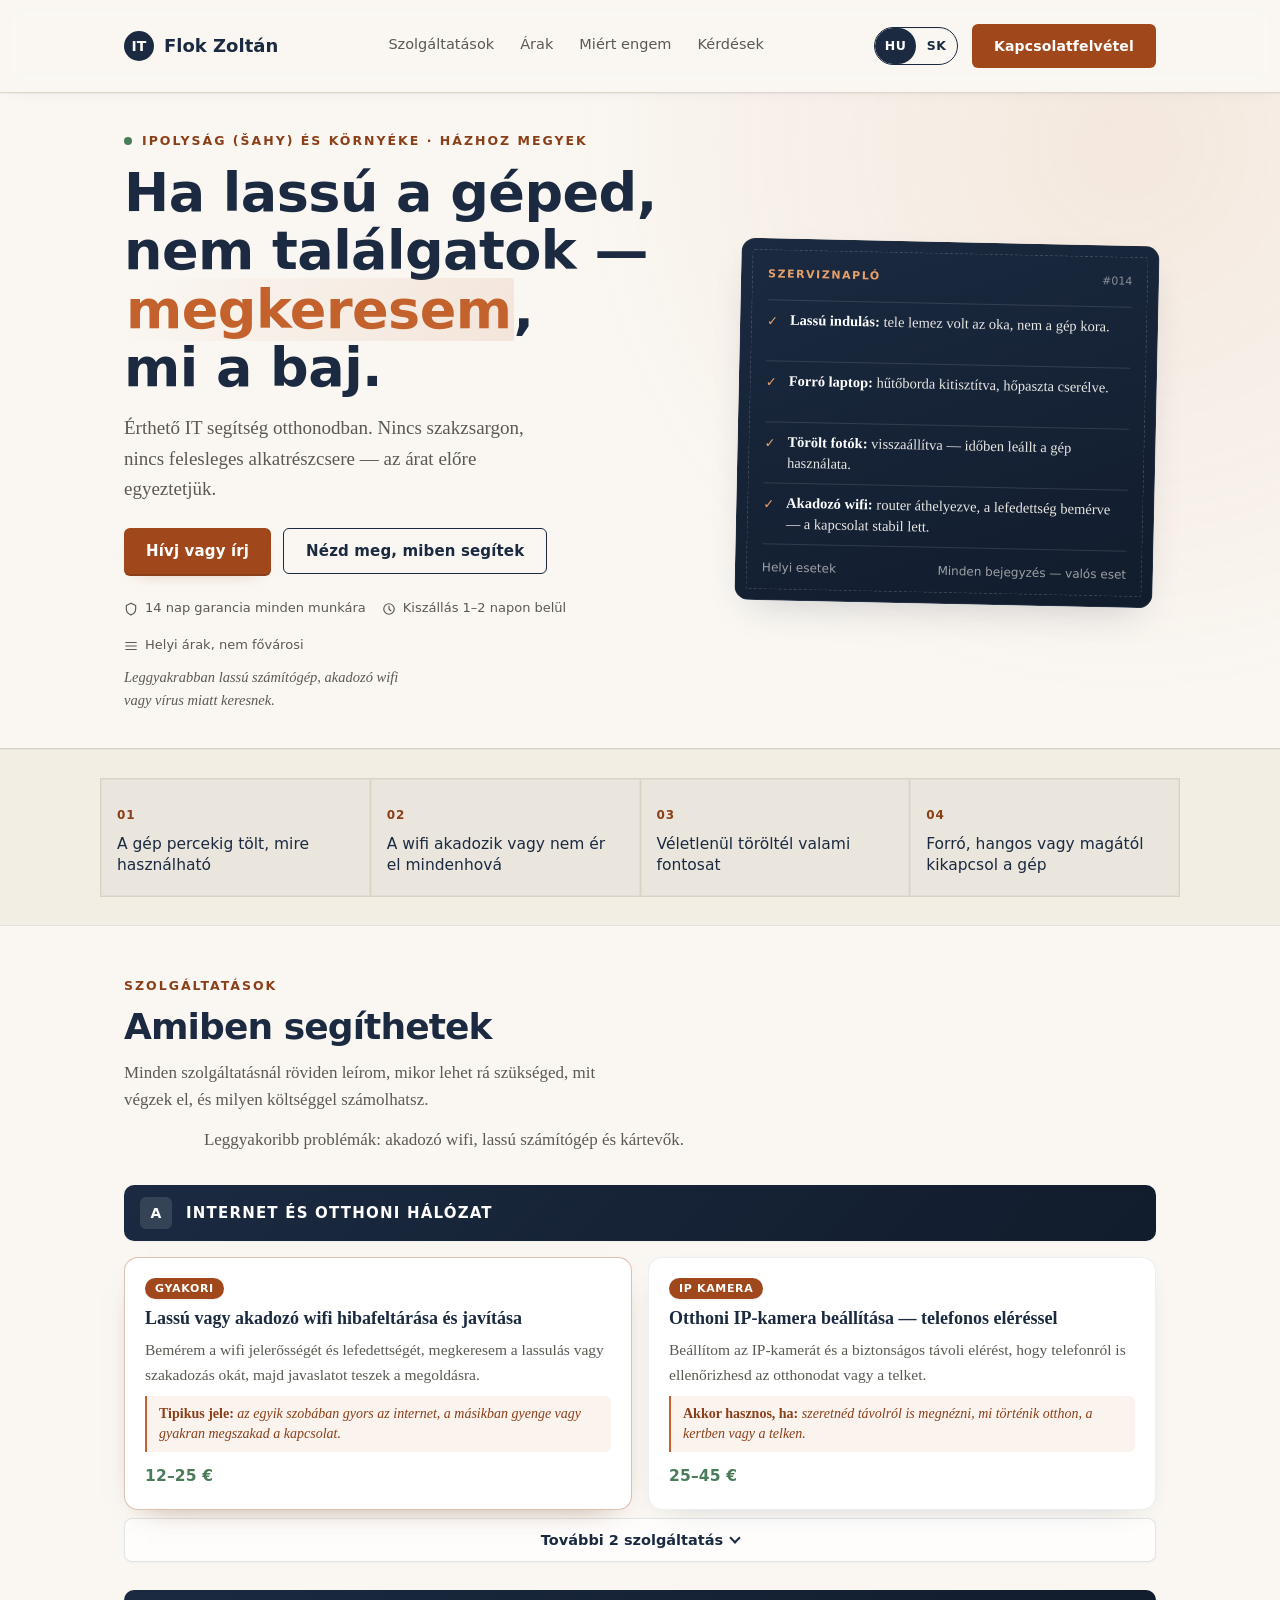
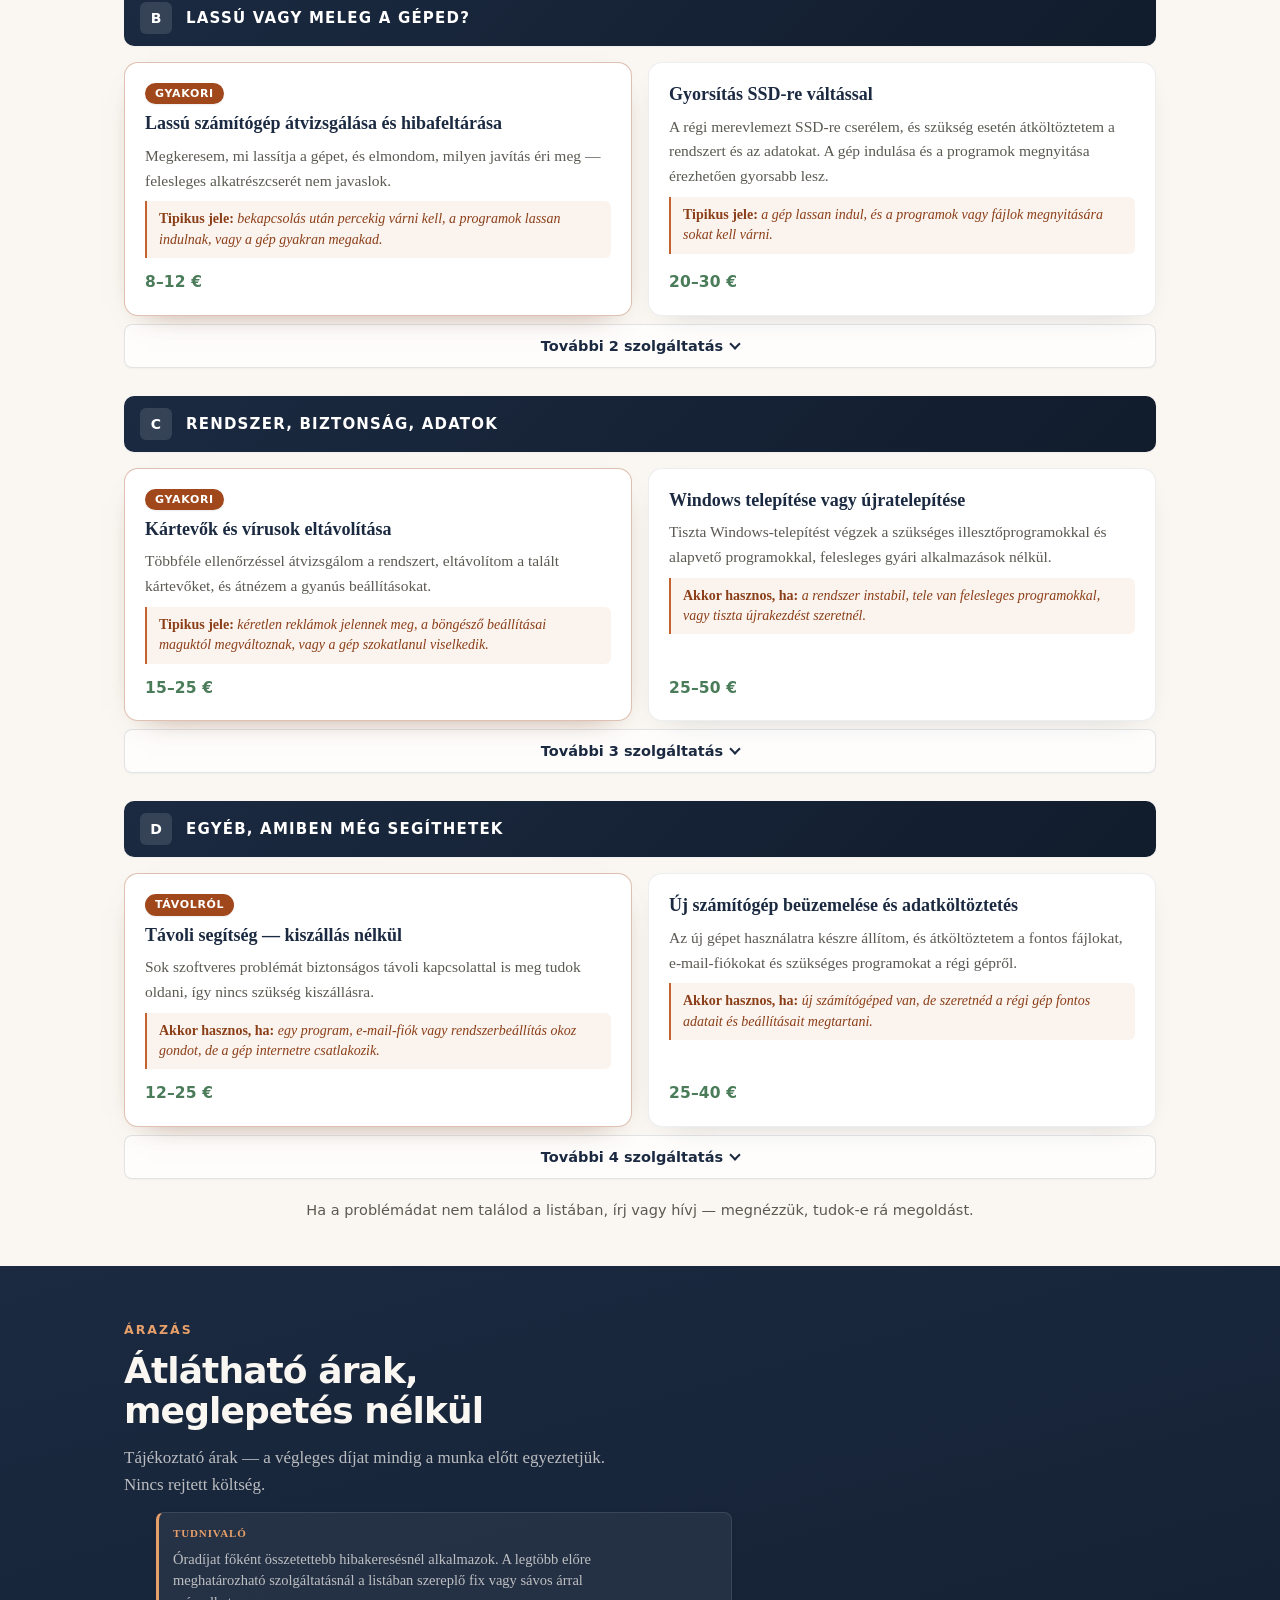
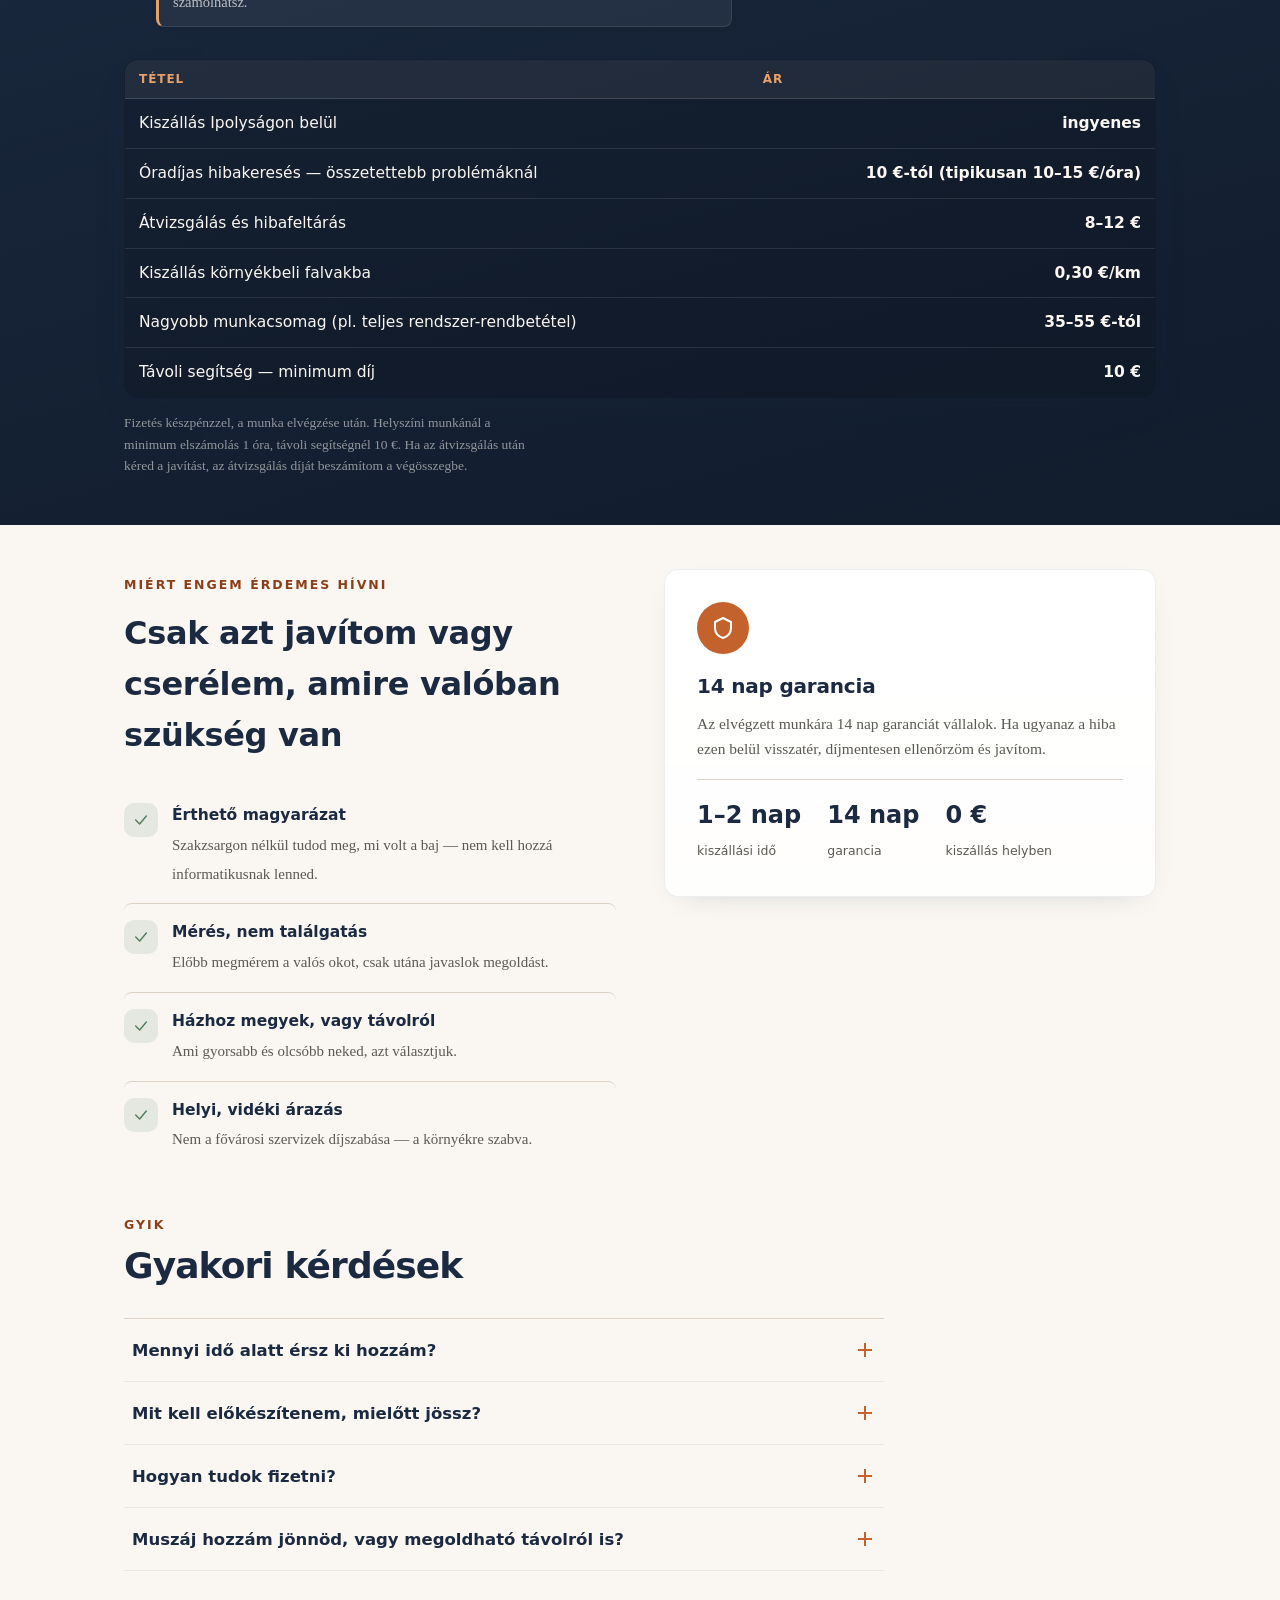
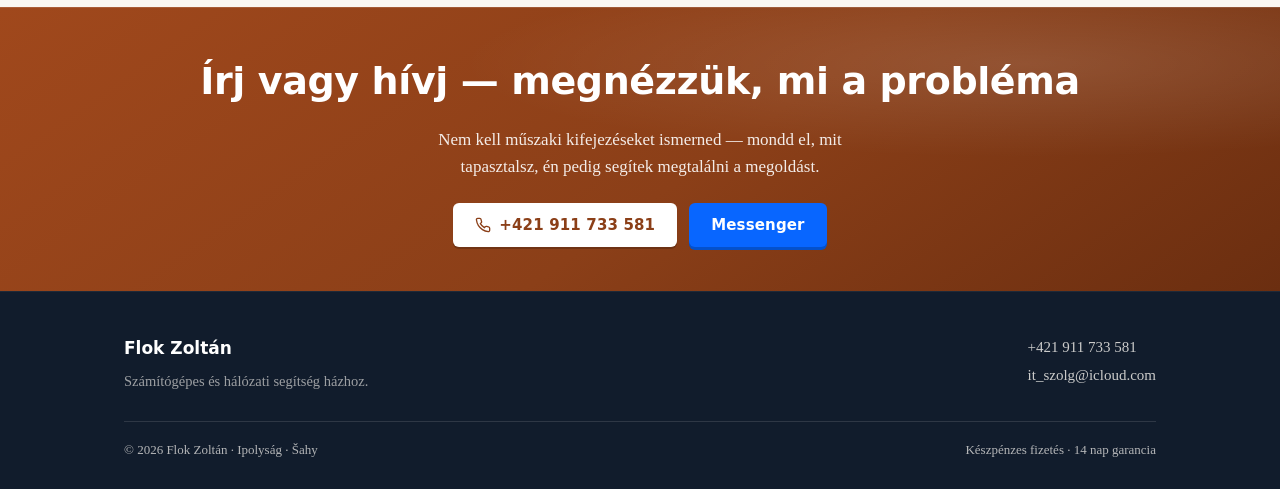
==== commit c05e863e: "Add files via upload" ====
--- a/index.html
+++ b/index.html
@@ -1,8 +1,10 @@
 <!DOCTYPE html>
+
 <html lang="hu">
 <head>
 <meta charset="utf-8"/>
 <meta content="width=device-width, initial-scale=1.0" name="viewport"/>
+<meta content="default-src 'none'; base-uri 'none'; object-src 'none'; script-src 'self' 'sha256-sCrPd5o42uLtehSzlZ2wE4fstAmXiORlcEuLy115KL4='; script-src-attr 'none'; style-src 'self'; style-src-attr 'none'; img-src 'self' data:; font-src 'none'; connect-src 'none'; media-src 'none'; frame-src 'none'; worker-src 'none'; manifest-src 'none'; form-action 'none'; upgrade-insecure-requests" http-equiv="Content-Security-Policy"/>
 <title>Számítógépes segítség házhoz — Ipolyság és környéke</title>
 <meta content="Gyors, érthető IT segítség Ipolyságon és környékén. Lassú gép, wifi gond, adatmentés, kamerarendszer — házhoz megyek." name="description"/>
 <meta content="#1B2A41" name="theme-color"/>
@@ -93,7 +95,7 @@
 <div class="nav-actions">
 <div aria-label="Nyelv / Jazyk" class="lang-switch" role="group"><a aria-current="page" class="lang-btn" href="./" hreflang="hu" lang="hu">HU</a><a class="lang-btn" href="sk/" hreflang="sk" lang="sk">SK</a></div>
 <a aria-label="Kapcsolatfelvétel — hívás" class="nav-phone" href="tel:+421911733581">
-<svg aria-hidden="true" fill="none" height="18" viewbox="0 0 24 24" width="18" focusable="false"><path d="M22 16.92v3a2 2 0 01-2.18 2 19.79 19.79 0 01-8.63-3.07 19.5 19.5 0 01-6-6 19.79 19.79 0 01-3.07-8.67A2 2 0 014.11 2h3a2 2 0 012 1.72c.127.96.361 1.903.7 2.81a2 2 0 01-.45 2.11L8.09 9.91a16 16 0 006 6l1.27-1.27a2 2 0 012.11-.45c.907.339 1.85.573 2.81.7A2 2 0 0122 16.92z" stroke="currentColor" stroke-width="2"></path></svg>
+<svg aria-hidden="true" fill="none" focusable="false" height="18" viewbox="0 0 24 24" width="18"><path d="M22 16.92v3a2 2 0 01-2.18 2 19.79 19.79 0 01-8.63-3.07 19.5 19.5 0 01-6-6 19.79 19.79 0 01-3.07-8.67A2 2 0 014.11 2h3a2 2 0 012 1.72c.127.96.361 1.903.7 2.81a2 2 0 01-.45 2.11L8.09 9.91a16 16 0 006 6l1.27-1.27a2 2 0 012.11-.45c.907.339 1.85.573 2.81.7A2 2 0 0122 16.92z" stroke="currentColor" stroke-width="2"></path></svg>
 </a>
 <a class="nav-cta" href="#foglalas">Kapcsolatfelvétel</a>
 </div>
@@ -108,8 +110,8 @@
 <span aria-hidden="true" class="dot"></span>
 <span class="eyebrow">Ipolyság (Šahy) és környéke · Házhoz megyek</span>
 </div>
-<h1>Ha lassú a géped,<br/>nem <em>találgatunk</em> —<br/>megmérjük, mi a baj.</h1>
-<p class="hero-sub">Érthető IT segítség házhoz. Nincs szakzsargon, nincs felesleges csere — előre egyeztetett ár.</p>
+<h1>Ha lassú a géped,<br/>nem találgatok — <em>megkeresem</em>,<br/>mi a baj.</h1>
+<p class="hero-sub">Érthető IT segítség otthonodban. Nincs szakzsargon, nincs felesleges alkatrészcsere — az árat előre egyeztetjük.</p>
 <div class="hero-ctas">
 <a class="btn btn-primary" href="#foglalas">Hívj vagy írj</a>
 <a class="btn btn-ghost" href="#szolgaltatasok">Nézd meg, miben segítek</a>
@@ -119,7 +121,7 @@
 <span><svg aria-hidden="true" fill="none" focusable="false" height="14" viewbox="0 0 24 24" width="14"><circle cx="12" cy="12" r="9" stroke="currentColor" stroke-width="2"></circle><path d="M12 7v5l3 3" stroke="currentColor" stroke-width="2"></path></svg> <span>Kiszállás 1–2 napon belül</span></span>
 <span><svg aria-hidden="true" fill="none" focusable="false" height="14" viewbox="0 0 24 24" width="14"><path d="M3 12h18M3 6h18M3 18h18" stroke="currentColor" stroke-width="2"></path></svg> <span>Helyi árak, nem fővárosi</span></span>
 </div>
-<p class="hero-common">Legtöbben lassú gép vagy wifi miatt írnak.</p>
+<p class="hero-common">Leggyakrabban lassú számítógép, akadozó wifi vagy vírus miatt keresnek.</p>
 </div>
 <div class="logcard">
 <div class="logcard-head">
@@ -140,7 +142,7 @@
 </div>
 <div class="logrow">
 <span class="sym">✓</span>
-<span class="txt"><b>Akadozó wifi:</b> router áthelyezve, mérve, stabil lett.</span>
+<span class="txt"><b>Akadozó wifi:</b> router áthelyezve, a lefedettség bemérve — a kapcsolat stabil lett.</span>
 </div>
 <div class="logcard-foot">
 <span>Helyi esetek</span>
@@ -165,9 +167,9 @@
 <div class="wrap">
 <div class="section-head">
 <span class="eyebrow">Szolgáltatások</span>
-<h2>Amiben segíteni tudok</h2>
-<p>Minden tételnél megtalálod, miről ismerheted fel, hogy épp ez a problémád — és mennyibe kerül a megoldás. Nincs meglepetés.</p>
-<p class="svc-hint">Leggyakoribb: wifi, lassú gép, vírusirtás.</p>
+<h2>Amiben segíthetek</h2>
+<p>Minden szolgáltatásnál röviden leírom, mikor lehet rá szükséged, mit végzek el, és milyen költséggel számolhatsz.</p>
+<p class="svc-hint">Leggyakoribb problémák: akadozó wifi, lassú számítógép és kártevők.</p>
 </div>
 <!-- Cat A -->
 <div class="cat">
@@ -175,29 +177,29 @@
 <div class="svc-grid">
 <div class="svc featured">
 <span class="svc-badge">Gyakori</span>
-<h4>Lassú vagy akadozó wifi javítása</h4>
-<p class="desc">Megmérem a jelerősséget a lakásban, és onnan mondom meg a valódi okot — nem találgatok.</p>
-<p class="symptom"><b>Erről ismerheted fel:</b> az egyik szobában jó a net, a másikban alig tölt be valami.</p>
+<h4>Lassú vagy akadozó wifi hibafeltárása és javítása</h4>
+<p class="desc">Bemérem a wifi jelerősségét és lefedettségét, megkeresem a lassulás vagy szakadozás okát, majd javaslatot teszek a megoldásra.</p>
+<p class="symptom"><b>Tipikus jele:</b> az egyik szobában gyors az internet, a másikban gyenge vagy gyakran megszakad a kapcsolat.</p>
 <div class="svc-price">12–25 €</div>
 </div>
 <div class="svc">
 <span class="svc-badge">IP kamera</span>
-<h4>Kamera otthonra — telefonról is nézhető</h4>
-<p class="desc">Beállítom a kamerát, hogy telefonról lásd, mi történik otthon vagy a telken — biztonságosan, nem a gyári gyenge beállításokkal.</p>
-<p class="symptom"><b>Erről ismerheted fel:</b> szeretnéd tudni, mi folyik otthon vagy a kertben, amikor nem vagy ott.</p>
+<h4>Otthoni IP-kamera beállítása — telefonos eléréssel</h4>
+<p class="desc">Beállítom az IP-kamerát és a biztonságos távoli elérést, hogy telefonról is ellenőrizhesd az otthonodat vagy a telket.</p>
+<p class="symptom"><b>Akkor hasznos, ha:</b> szeretnéd távolról is megnézni, mi történik otthon, a kertben vagy a telken.</p>
 <div class="svc-price">25–45 €</div>
 </div>
-<div class="svc-extra-wrap" hidden="" aria-hidden="true" id="svc-extra-1">
-<div class="svc svc-extra">
-<h4>Otthoni Netflix — filmek egy helyen</h4>
-<p class="desc">Egy saját, könnyen kezelhető „házi Netflix”: a filmjeid egy helyen, TV-n, telefonon és laptopon is — havidíj nélkül.</p>
-<p class="symptom"><b>Erről ismerheted fel:</b> a filmek CD-n, pendrive-on és több gépen vannak szétszórva, és mindig keresgélsz.</p>
+<div aria-hidden="true" class="svc-extra-wrap" hidden="" id="svc-extra-1">
+<div class="svc svc-extra">
+<h4>Saját otthoni médiatár</h4>
+<p class="desc">A saját filmjeid és videóid egy helyen, egyszerűen elérhetők TV-ről, telefonról és számítógépről — külön streaming-előfizetés nélkül.</p>
+<p class="symptom"><b>Akkor hasznos, ha:</b> a filmek és videók több eszközön vannak szétszórva, és szeretnéd őket egy helyről elérni.</p>
 <div class="svc-price">25–45 €</div>
 </div>
 <div class="svc svc-extra">
-<h4>Közös mappa a családnak — havidíj nélkül</h4>
-<p class="desc">Otthoni közös tárhely: fényképek és dokumentumok egy helyen, mindenki a saját telefonjáról vagy gépéről eléri — nem kell felhő-előfizetés.</p>
-<p class="symptom"><b>Erről ismerheted fel:</b> a családi fotókat e-mailben vagy USB-n küldözgetitek, és mindig valaki nem találja.</p>
+<h4>Családi közös tárhely — havidíj nélkül</h4>
+<p class="desc">Közös otthoni tárhelyet állítok be fényképekhez és dokumentumokhoz, amelyet a család több eszközről is elérhet — külön felhő-előfizetés nélkül.</p>
+<p class="symptom"><b>Akkor hasznos, ha:</b> a családi fotók és dokumentumok több telefonon, számítógépen vagy pendrive-on vannak szétszórva.</p>
 <div class="svc-price">15–35 €</div>
 </div>
 </div>
@@ -210,28 +212,28 @@
 <div class="svc-grid">
 <div class="svc featured">
 <span class="svc-badge">Gyakori</span>
-<h4>Miért lassú a géped? — Gyorsvizsgálat</h4>
-<p class="desc">Megmérem, mi okozza a lassulást, és őszintén megmondom, érdemes-e költeni rá.</p>
-<p class="symptom"><b>Erről ismerheted fel:</b> bekapcsolás után percekig tart, mire használható lesz, vagy folyton pörög a kis kerék.</p>
+<h4>Lassú számítógép átvizsgálása és hibafeltárása</h4>
+<p class="desc">Megkeresem, mi lassítja a gépet, és elmondom, milyen javítás éri meg — felesleges alkatrészcserét nem javaslok.</p>
+<p class="symptom"><b>Tipikus jele:</b> bekapcsolás után percekig várni kell, a programok lassan indulnak, vagy a gép gyakran megakad.</p>
 <div class="svc-price">8–12 €</div>
 </div>
 <div class="svc">
-<h4>Gyorsítás SSD-re cseréléssel</h4>
-<p class="desc">A régi, lassú merevlemez helyett SSD-t rakok be. A programok és fájlok megmaradnak — indulás és megnyitás érezhetően gyorsabb.</p>
-<p class="symptom"><b>Erről ismerheted fel:</b> a gép percekig tölt, mire elindul vagy megnyílik egy program — régen nem volt ilyen.</p>
+<h4>Gyorsítás SSD-re váltással</h4>
+<p class="desc">A régi merevlemezt SSD-re cserélem, és szükség esetén átköltöztetem a rendszert és az adatokat. A gép indulása és a programok megnyitása érezhetően gyorsabb lesz.</p>
+<p class="symptom"><b>Tipikus jele:</b> a gép lassan indul, és a programok vagy fájlok megnyitására sokat kell várni.</p>
 <div class="svc-price">20–30 €</div>
 </div>
-<div class="svc-extra-wrap" hidden="" aria-hidden="true" id="svc-extra-2">
-<div class="svc svc-extra">
-<h4>Portalanítás, ha forró vagy hangos a gép</h4>
-<p class="desc">Kitisztítom a port a hűtésről, rendbe teszem a hűtést. Kevesebb zaj, alacsonyabb hőmérséklet — mérhetően.</p>
-<p class="symptom"><b>Erről ismerheted fel:</b> a gép hangosan zúg már böngészés közben is, vagy magától kikapcsol, mert túlmelegszik.</p>
+<div aria-hidden="true" class="svc-extra-wrap" hidden="" id="svc-extra-2">
+<div class="svc svc-extra">
+<h4>Belső tisztítás és hűtéskarbantartás</h4>
+<p class="desc">Kitisztítom a ventilátorokat és a hűtést, szükség esetén hővezető pasztát cserélek. Az eredmény alacsonyabb hőmérséklet és halkabb működés lehet.</p>
+<p class="symptom"><b>Tipikus jele:</b> a gép már egyszerű használat közben is hangosan zúg, erősen melegszik vagy váratlanul kikapcsol.</p>
 <div class="svc-price">15–25 €</div>
 </div>
 <div class="svc svc-extra">
-<h4>Billentyűzet és képernyő tisztítás</h4>
-<p class="desc">Gyors, alapos, kényelmesebb és higiénikusabb mindennapi használatért.</p>
-<p class="symptom"><b>Erről ismerheted fel:</b> a billentyűzet ragad, morzsás, a képernyőn ujjnyomok látszanak.</p>
+<h4>Billentyűzet és kijelző tisztítása</h4>
+<p class="desc">Kíméletes külső tisztítás a kényelmesebb és higiénikusabb mindennapi használatért.</p>
+<p class="symptom"><b>Akkor hasznos, ha:</b> a billentyűzet szennyezett vagy ragad, a kijelző pedig foltos és ujjnyomos.</p>
 <div class="svc-price">8–12 €</div>
 </div>
 </div>
@@ -244,34 +246,34 @@
 <div class="svc-grid">
 <div class="svc featured">
 <span class="svc-badge">Gyakori</span>
-<h4>Vírusirtás</h4>
-<p class="desc">Több eszközzel, keresztezve átvizsgálva — nem egyetlen gyors átfutással.</p>
-<p class="symptom"><b>Erről ismerheted fel:</b> furcsa reklámablakok ugranak fel, vagy a böngésződ kezdőlapja magától megváltozott.</p>
+<h4>Kártevők és vírusok eltávolítása</h4>
+<p class="desc">Többféle ellenőrzéssel átvizsgálom a rendszert, eltávolítom a talált kártevőket, és átnézem a gyanús beállításokat.</p>
+<p class="symptom"><b>Tipikus jele:</b> kéretlen reklámok jelennek meg, a böngésző beállításai maguktól megváltoznak, vagy a gép szokatlanul viselkedik.</p>
 <div class="svc-price">15–25 €</div>
 </div>
 <div class="svc">
-<h4>Windows telepítés / újratelepítés</h4>
-<p class="desc">Tiszta rendszertelepítés: stabil, átlátható, a neked kellő programokkal. Nem a gyári, tele lappal érkező állapot.</p>
-<p class="symptom"><b>Erről ismerheted fel:</b> a rendszer lassú, tele van felesleges programmal, vagy egy régi gépet szeretnél újra használhatóvá tenni.</p>
+<h4>Windows telepítése vagy újratelepítése</h4>
+<p class="desc">Tiszta Windows-telepítést végzek a szükséges illesztőprogramokkal és alapvető programokkal, felesleges gyári alkalmazások nélkül.</p>
+<p class="symptom"><b>Akkor hasznos, ha:</b> a rendszer instabil, tele van felesleges programokkal, vagy tiszta újrakezdést szeretnél.</p>
 <div class="svc-price">25–50 €</div>
 </div>
-<div class="svc-extra-wrap" hidden="" aria-hidden="true" id="svc-extra-3">
-<div class="svc svc-extra">
-<h4>Jelszavak rendbe tétele</h4>
-<p class="desc">Segítek, hogy ne ugyanazt a jelszót használd mindenhol, és a bank / e-mail fiók erősebb védelmet kapjon.</p>
-<p class="symptom"><b>Erről ismerheted fel:</b> ugyanaz a jelszó több helyen, vagy már nem emlékszel, mikor cserélted utoljára.</p>
+<div aria-hidden="true" class="svc-extra-wrap" hidden="" id="svc-extra-3">
+<div class="svc svc-extra">
+<h4>Jelszavak és fiókbiztonság rendbetétele</h4>
+<p class="desc">Segítek biztonságosabb jelszavakat, jelszókezelőt és ahol lehetséges, kétlépcsős azonosítást beállítani a fontos fiókjaidhoz.</p>
+<p class="symptom"><b>Akkor hasznos, ha:</b> ugyanazt a jelszót több helyen használod, vagy nehéz követni a különböző fiókok belépési adatait.</p>
 <div class="svc-price">10–15 €</div>
 </div>
 <div class="svc svc-extra">
-<h4>Törölt fájlok visszaszerzése</h4>
-<p class="desc">Minél előbb hívsz, annál nagyobb az esély — ez a szabály a végleg elveszett fájl felett dönt.</p>
-<p class="symptom"><b>Erről ismerheted fel:</b> véletlenül töröltél egy mappát, vagy leformáztad a pendrive-ot mentés előtt.</p>
+<h4>Törölt fájlok helyreállítása</h4>
+<p class="desc">Minél hamarabb leállítod az eszköz használatát és segítséget kérsz, annál nagyobb az esély a törölt fájlok helyreállítására.</p>
+<p class="symptom"><b>Tipikus eset:</b> véletlenül töröltél fájlokat vagy egy mappát, esetleg formáztál egy adathordozót a mentés előtt.</p>
 <div class="svc-price">15–35 €</div>
 </div>
 <div class="svc svc-extra">
-<h4>Automatikus biztonsági mentés</h4>
-<p class="desc">Egyszer beállítjuk, utána magától fut — próbával, hogy tényleg működik-e.</p>
-<p class="symptom"><b>Erről ismerheted fel:</b> ha most tönkremenne a géped, minden fontos fájlod odaveszne.</p>
+<h4>Automatikus biztonsági mentés beállítása</h4>
+<p class="desc">Beállítom az automatikus mentést, majd visszaállítási próbával ellenőrzöm, hogy szükség esetén valóban használható-e.</p>
+<p class="symptom"><b>Akkor hasznos, ha:</b> egy meghibásodás vagy véletlen törlés esetén nem szeretnéd elveszíteni a fontos fájljaidat.</p>
 <div class="svc-price">12–25 €</div>
 </div>
 </div>
@@ -284,47 +286,47 @@
 <div class="svc-grid">
 <div class="svc featured">
 <span class="svc-badge">Távolról</span>
-<h4>Segítség távolról, kiszállás nélkül</h4>
-<p class="desc">Sok szoftveres hiba megoldható a te engedélyeddel, távolról — olcsóbb is neked.</p>
-<p class="symptom"><b>Erről ismerheted fel:</b> egy kisebb beállítást kellene javítani, és nem szeretnél emiatt kiszállásra várni.</p>
+<h4>Távoli segítség — kiszállás nélkül</h4>
+<p class="desc">Sok szoftveres problémát biztonságos távoli kapcsolattal is meg tudok oldani, így nincs szükség kiszállásra.</p>
+<p class="symptom"><b>Akkor hasznos, ha:</b> egy program, e-mail-fiók vagy rendszerbeállítás okoz gondot, de a gép internetre csatlakozik.</p>
 <div class="svc-price">12–25 €</div>
 </div>
 <div class="svc">
-<h4>Új gép beüzemelése a régi anyagaiddal</h4>
-<p class="desc">Az új gépet használatra készre állítom: fájlok, fontos programok, e-mail — átjön a régiről, nem kell mindent nulláról.</p>
-<p class="symptom"><b>Erről ismerheted fel:</b> megérkezett az új gép, de nem tudod, hogyan költöztesd át a régi dolgaidat.</p>
+<h4>Új számítógép beüzemelése és adatköltöztetés</h4>
+<p class="desc">Az új gépet használatra készre állítom, és átköltöztetem a fontos fájlokat, e-mail-fiókokat és szükséges programokat a régi gépről.</p>
+<p class="symptom"><b>Akkor hasznos, ha:</b> új számítógéped van, de szeretnéd a régi gép fontos adatait és beállításait megtartani.</p>
 <div class="svc-price">25–40 €</div>
 </div>
-<div class="svc-extra-wrap" hidden="" aria-hidden="true" id="svc-extra-4">
-<div class="svc svc-extra">
-<h4>Nyomtató beüzemelése</h4>
-<p class="desc">Sokszor nem a nyomtató hibás, csak egy elavult illesztőprogram.</p>
-<p class="symptom"><b>Erről ismerheted fel:</b> az új nyomtató nem csatlakozik, vagy a régi hirtelen nem hajlandó nyomtatni.</p>
+<div aria-hidden="true" class="svc-extra-wrap" hidden="" id="svc-extra-4">
+<div class="svc svc-extra">
+<h4>Nyomtató telepítése és beállítása</h4>
+<p class="desc">Telepítem és beállítom a nyomtatót, ellenőrzöm a kapcsolatot, az illesztőprogramot és a nyomtatási beállításokat.</p>
+<p class="symptom"><b>Tipikus jele:</b> a nyomtató nem csatlakozik, offline állapotot jelez, vagy a számítógép nem tud rá nyomtatni.</p>
 <div class="svc-price">8–15 €</div>
 </div>
 <div class="svc svc-extra">
-<h4>E-mail beállítás és rendrakás</h4>
-<p class="desc">Fiókváltás, régi levelek átköltöztetése, spamszűrés.</p>
-<p class="symptom"><b>Erről ismerheted fel:</b> annyi felesleges levél gyűlt össze, hogy nem találod a fontosakat.</p>
+<h4>E-mail beállítása és rendbetétele</h4>
+<p class="desc">E-mail-fiókot állítok be, segítek a régi levelek átköltöztetésében és a kéretlen levelek szűrésének beállításában.</p>
+<p class="symptom"><b>Akkor hasznos, ha:</b> új eszközön szeretnéd használni az e-mailt, fiókot váltasz, vagy nehezen találod meg a fontos leveleket.</p>
 <div class="svc-price">10–20 €</div>
 </div>
 <div class="svc svc-extra">
 <h4>Régi fényképek digitalizálása</h4>
-<p class="desc">Papírképek, CD-k, kártyák biztonságos átmentése, mielőtt tönkremennének.</p>
-<p class="symptom"><b>Erről ismerheted fel:</b> van otthon egy doboz régi fotó vagy egy fióknyi CD, amit évek óta nem néztél meg.</p>
+<p class="desc">Papírképek, CD-k és memóriakártyák tartalmának digitális mentése, hogy a régi emlékek biztonságosabb formában is megmaradjanak.</p>
+<p class="symptom"><b>Akkor hasznos, ha:</b> régi fényképeket vagy adathordozókat szeretnél könnyebben megőrizni és számítógépen is elérni.</p>
 <div class="svc-price">20–40 €</div>
 </div>
 <div class="svc svc-extra">
-<h4>Havi / negyedéves karbantartás</h4>
-<p class="desc">Időszakos átnézés: frissítések, alap rend, rövid ellenőrzés — hogy ne akkor derüljön ki a baj, amikor már nem megy a gép.</p>
-<p class="symptom"><b>Erről ismerheted fel:</b> inkább megelőznéd a gondot, mint akkor hívni, amikor már áll a munka.</p>
+<h4>Rendszeres számítógép-karbantartás</h4>
+<p class="desc">Időszakosan átnézem a gépet, ellenőrzöm a frissítéseket, a tárhelyet és az alapvető rendszerállapotot, hogy a problémák hamarabb kiderüljenek.</p>
+<p class="symptom"><b>Akkor hasznos, ha:</b> szeretnéd megelőzni a hibákat, és fontos, hogy a géped rendszeresen át legyen nézve.</p>
 <div class="svc-price">10–15 €/hó</div>
 </div>
 </div>
 </div>
 <button aria-controls="svc-extra-4" aria-expanded="false" class="svc-toggle" type="button"><span class="svc-toggle-label-more"><span>További</span> 4 <span>szolgáltatás</span></span><span class="svc-toggle-label-less" hidden="">Kevesebb mutatása</span><span aria-hidden="true" class="svc-toggle-ico"></span></button>
 </div>
-<p class="more-note">Ha valami mást szeretnél, ami nincs a listában — csak írj vagy hívj, szinte biztos, hogy abban is tudok segíteni.</p>
+<p class="more-note">Ha a problémádat nem találod a listában, írj vagy hívj — megnézzük, tudok-e rá megoldást.</p>
 </div>
 </section>
 <!-- PRICING -->
@@ -336,7 +338,7 @@
 <p>Tájékoztató árak — a végleges díjat mindig a munka előtt egyeztetjük. Nincs rejtett költség.</p>
 <aside class="price-why" role="note">
 <span class="price-why-label">Tudnivaló</span>
-<p>Óradíj csak akkor, ha a hiba előre nem mérhető. A wifi, telepítés, nyomtató és hasonló munkák fix áron szerepelnek a listában.</p>
+<p>Óradíjat főként összetettebb hibakeresésnél alkalmazok. A legtöbb előre meghatározható szolgáltatásnál a listában szereplő fix vagy sávos árral számolhatsz.</p>
 </aside>
 </div>
 <table class="price-table">
@@ -345,14 +347,14 @@
 </thead>
 <tbody>
 <tr><td>Kiszállás Ipolyságon belül</td><td>ingyenes</td></tr>
-<tr><td>Óradíj — ha a hiba előre nem mérhető</td><td>10 €-tól (tipikusan 10–15 €/óra)</td></tr>
-<tr><td>Átvizsgálás — a javításba beszámítható</td><td>8–12 €</td></tr>
+<tr><td>Óradíjas hibakeresés — összetettebb problémáknál</td><td>10 €-tól (tipikusan 10–15 €/óra)</td></tr>
+<tr><td>Átvizsgálás és hibafeltárás</td><td>8–12 €</td></tr>
 <tr><td>Kiszállás környékbeli falvakba</td><td>0,30 €/km</td></tr>
-<tr><td>Nagyobb csomag (pl. teljes felújítás)</td><td>35–55 €-tól</td></tr>
-<tr><td>Távoli segítség (minimum)</td><td>10 €</td></tr>
+<tr><td>Nagyobb munkacsomag (pl. teljes rendszer-rendbetétel)</td><td>35–55 €-tól</td></tr>
+<tr><td>Távoli segítség — minimum díj</td><td>10 €</td></tr>
 </tbody>
 </table>
-<p class="price-note">Készpénz, a munka után a helyszínen. Helyszíni munka: minimum 1 óra. Távoli: minimum 10 €. Helyi árak — nem fővárosi / pozsonyi szerviz. Ha az átvizsgálás után javítást kérsz, az átvizsgálás díját beszámítom.</p>
+<p class="price-note">Fizetés készpénzzel, a munka elvégzése után. Helyszíni munkánál a minimum elszámolás 1 óra, távoli segítségnél 10 €. Ha az átvizsgálás után kéred a javítást, az átvizsgálás díját beszámítom a végösszegbe.</p>
 </div>
 </section>
 <!-- WHY + GUARANTEE -->
@@ -360,7 +362,7 @@
 <div class="wrap why-grid">
 <div>
 <span class="eyebrow">Miért engem érdemes hívni</span>
-<h2 class="why-title">Nem sózok rád semmit, amire nincs szükséged</h2>
+<h2 class="why-title">Csak azt javítom vagy cserélem, amire valóban szükség van</h2>
 <ul class="why-list">
 <li>
 <span class="ico"><svg aria-hidden="true" fill="none" focusable="false" height="16" viewbox="0 0 24 24" width="16"><path d="M4 12l6 6L20 6" stroke="currentColor" stroke-linecap="round" stroke-width="2"></path></svg></span>
@@ -385,7 +387,7 @@
 <svg aria-hidden="true" fill="none" focusable="false" height="24" viewbox="0 0 24 24" width="24"><path d="M12 2L4 6v6c0 5 3.5 8.5 8 10 4.5-1.5 8-5 8-10V6l-8-4z" stroke="#fff" stroke-width="2"></path></svg>
 </div>
 <h3>14 nap garancia</h3>
-<p>Minden elvégzett munkára garanciát vállalok. Ha ugyanaz a hiba visszatér, díjmentesen megjavítom.</p>
+<p>Az elvégzett munkára 14 nap garanciát vállalok. Ha ugyanaz a hiba ezen belül visszatér, díjmentesen ellenőrzöm és javítom.</p>
 <div class="guarantee-stats">
 <div><b>1–2 nap</b><span>kiszállási idő</span></div>
 <div><b>14 nap</b><span>garancia</span></div>
@@ -436,11 +438,11 @@
 <!-- CTA BAND -->
 <section class="cta-band" id="foglalas">
 <div class="wrap">
-<h2>Írj — megnézzük, mi a baj</h2>
-<p>Nem kell hozzá szakzsargon — csak mondd el, mit tapasztalsz, és onnantól én intézem a többit.</p>
+<h2>Írj vagy hívj — megnézzük, mi a probléma</h2>
+<p>Nem kell műszaki kifejezéseket ismerned — mondd el, mit tapasztalsz, én pedig segítek megtalálni a megoldást.</p>
 <div class="cta-actions">
 <a class="btn btn-primary" href="tel:+421911733581">
-<svg aria-hidden="true" fill="none" height="16" viewbox="0 0 24 24" width="16" focusable="false"><path d="M22 16.92v3a2 2 0 01-2.18 2 19.79 19.79 0 01-8.63-3.07 19.5 19.5 0 01-6-6 19.79 19.79 0 01-3.07-8.67A2 2 0 014.11 2h3a2 2 0 012 1.72c.127.96.361 1.903.7 2.81a2 2 0 01-.45 2.11L8.09 9.91a16 16 0 006 6l1.27-1.27a2 2 0 012.11-.45c.907.339 1.85.573 2.81.7A2 2 0 0122 16.92z" stroke="currentColor" stroke-width="2"></path></svg>
+<svg aria-hidden="true" fill="none" focusable="false" height="16" viewbox="0 0 24 24" width="16"><path d="M22 16.92v3a2 2 0 01-2.18 2 19.79 19.79 0 01-8.63-3.07 19.5 19.5 0 01-6-6 19.79 19.79 0 01-3.07-8.67A2 2 0 014.11 2h3a2 2 0 012 1.72c.127.96.361 1.903.7 2.81a2 2 0 01-.45 2.11L8.09 9.91a16 16 0 006 6l1.27-1.27a2 2 0 012.11-.45c.907.339 1.85.573 2.81.7A2 2 0 0122 16.92z" stroke="currentColor" stroke-width="2"></path></svg>
 <span>+421 911 733 581</span>
 </a>
 <a class="btn btn-ms" href="https://m.me/zoltanflok" rel="noopener noreferrer" target="_blank">Messenger</a>
--- a/style.min.css
+++ b/style.min.css
@@ -1 +1 @@
-:root{--navy:#1B2A41;--navy-deep:#111c2c;--rust:#C4622D;--rust-dark:#8B3F18;--rust-btn:#A0481C;--rust-on-dark:#E8A06A;--cream:#FAF7F2;--paper:#F3EEE4;--ink:#2A2A28;--ink-soft:#5b5952;--green:#4A7C59;--line:#DAD3C4;--line-soft:rgba(27,42,65,0.08);--surface:#FFFFFF;--surface-soft:rgba(255,255,255,0.72);--accent-soft:rgba(196,98,45,0.08);--success-soft:rgba(74,124,89,0.12);--font-body:Georgia,Cambria,"Times New Roman",Times,serif;--font-ui:system-ui,-apple-system,BlinkMacSystemFont,"Segoe UI",Roboto,Helvetica,Arial,sans-serif;--space-1:4px;--space-2:8px;--space-3:12px;--space-4:16px;--space-5:20px;--space-6:24px;--space-7:32px;--space-8:40px;--space-9:48px;--space-10:64px;--content-width:1080px;--page-padding:24px;--page-padding-mobile:16px;--section-space:44px;--section-space-mobile:36px;--radius-xs:3px;--radius-sm:6px;--radius:8px;--radius-md:10px;--radius-lg:14px;--radius-pill:999px;--shadow-sm:0 1px 2px rgba(27,42,65,0.04);--shadow-md:0 8px 24px -12px rgba(27,42,65,0.14);--shadow-lg:0 16px 40px -16px rgba(27,42,65,0.22);--shadow-card:0 10px 30px -20px rgba(27,42,65,0.28);--shadow-card-hover:0 18px 40px -22px rgba(27,42,65,0.34);--transition-fast:150ms ease;--transition-base:200ms ease;--mobile-contact-height:56px}*,*::before,*::after{box-sizing:border-box;margin:0;padding:0}html{scroll-behavior:smooth;scroll-padding-top:88px;-webkit-text-size-adjust:100%;text-size-adjust:100%}body{min-height:100vh;min-height:100dvh}section[id]{scroll-margin-top:88px}body{background:var(--cream);color:var(--ink);font-family:var(--font-body);font-size:18px;line-height:1.6;-webkit-font-smoothing:antialiased}h1,h2,h3{font-family:var(--font-ui);color:var(--navy);letter-spacing:-0.01em}h1,h2,h3,nav,button,.btn{font-family:var(--font-ui)}.nav-cta,.btn,.tag,.eyebrow,th{font-family:var(--font-ui);line-height:1.2}.btn,.nav-cta{min-height:44px;display:inline-flex;align-items:center;justify-content:center;box-sizing:border-box}a{color:inherit}img{max-width:100%;display:block}.wrap{width:100%;max-width:var(--content-width);margin-inline:auto;padding-inline:var(--page-padding)}.eyebrow{display:inline-block;font-family:var(--font-ui);font-size:12.5px;letter-spacing:0.16em;text-transform:uppercase;color:var(--rust-dark);font-weight:600}.skip-link{position:absolute;left:-999px;top:0;background:var(--navy);color:#fff;padding:10px 16px;z-index:200}.skip-link:focus{left:12px;top:12px}header{position:sticky;top:0;z-index:100;background:rgba(250,247,242,0.88);-webkit-backdrop-filter:blur(10px) saturate(1.2);backdrop-filter:blur(10px) saturate(1.2);border-bottom:1px solid rgba(218,211,196,0.85);box-shadow:0 1px 0 rgba(27,42,65,0.04),0 4px 16px -8px rgba(27,42,65,0.08)}.nav{display:grid;grid-template-columns:minmax(140px,auto) 1fr minmax(220px,auto);align-items:center;column-gap:var(--space-6);width:100%;max-width:var(--content-width);margin-inline:auto;padding:var(--space-6) var(--page-padding)}.brand{display:flex;align-items:center;gap:10px;font-family:var(--font-ui);font-size:18px;font-weight:700;color:var(--navy);text-decoration:none}.brand-mark{display:flex;align-items:center;justify-content:center;flex:none;width:30px;height:30px;border-radius:50%;background:var(--navy);color:var(--cream);font-size:14px;font-weight:700}.nav-links{display:flex;justify-self:center;min-width:0;gap:26px;font-family:var(--font-ui);font-size:14.5px;font-weight:500}.nav-links a{color:var(--ink-soft);text-decoration:none;border-bottom:1px solid transparent;padding-bottom:2px;transition:color var(--transition-fast),border-color var(--transition-fast)}.nav-links a:hover{color:var(--navy);border-color:var(--rust)}.nav-actions{display:flex;align-items:center;gap:14px}.nav-cta{min-width:11.5rem;flex-shrink:0;justify-content:center;box-sizing:border-box;gap:8px;padding:9px 18px;border-radius:var(--radius-sm);background:var(--rust-btn);color:#fff;font-family:var(--font-ui);font-size:14px;font-weight:600;letter-spacing:0.01em;text-align:center;text-decoration:none;white-space:nowrap;transition:background var(--transition-fast),transform var(--transition-fast)}.nav-cta:hover{background:var(--rust-dark)}.nav-cta svg{flex:none}.nav-phone{display:none;align-items:center;justify-content:center;flex:none;width:44px;height:44px;border-radius:var(--radius-sm);background:var(--rust-btn);color:#fff;text-decoration:none;letter-spacing:0.01em;transition:background var(--transition-fast),transform var(--transition-fast)}.nav-phone:hover{background:var(--rust-dark)}.nav-phone svg{display:block}.lang-switch{display:grid;grid-template-columns:repeat(2,1fr);flex:none;width:84px;min-width:84px;max-width:84px;overflow:hidden;border:1.5px solid var(--navy);border-radius:var(--radius-pill);box-shadow:inset 0 1px 2px rgba(27,42,65,0.06)}.lang-btn{position:relative;z-index:1;display:inline-flex;align-items:center;justify-content:center;width:100%;min-height:36px;margin:0;padding:0;border:0;border-radius:var(--radius-pill);background:transparent;color:var(--navy);text-decoration:none;font-family:var(--font-ui);font-size:12.5px;font-weight:600;letter-spacing:.04em;cursor:pointer;pointer-events:auto;touch-action:manipulation;-webkit-tap-highlight-color:transparent;transition:background var(--transition-fast),color var(--transition-fast),transform 120ms ease}.lang-btn[aria-current="page"]{background:var(--navy);color:#fff}.lang-btn:not([aria-current="page"]):hover{background:rgba(27,42,65,0.10)}.lang-btn:not([aria-current="page"]):active{background:rgba(27,42,65,0.14)}@media (max-width:920px){.nav{grid-template-columns:auto 1fr auto}.nav-links{display:none}}@media (max-width:640px){.nav{padding-inline:var(--page-padding-mobile)}.nav-cta{display:none}.nav-phone{display:inline-flex}}.hero{position:relative;padding:40px 0 36px;background:radial-gradient(circle at 88% 8%,rgba(196,98,45,0.10),transparent 45%),var(--cream);border-bottom:1px solid var(--line);overflow:hidden}.hero-grid{display:grid;grid-template-columns:1.15fr 0.85fr;gap:var(--space-9);align-items:center}.hero-kicker{display:flex;align-items:center;gap:10px;margin-bottom:var(--space-4)}.hero-kicker .dot{width:8px;height:8px;border-radius:50%;background:var(--green);flex:none}.hero h1{font-size:clamp(34px,4.6vw,54px);line-height:1.08;font-weight:700;margin-bottom:var(--space-4)}.hero h1 em{font-style:normal;color:var(--rust);position:relative;background:linear-gradient(120deg,transparent 0%,rgba(196,98,45,0.12) 100%);border-radius:2px;padding-inline:2px}.hero-sub{font-size:19px;color:var(--ink-soft);max-width:46ch;margin-bottom:var(--space-6)}.hero-ctas{display:flex;gap:var(--space-3);flex-wrap:wrap;margin-bottom:var(--space-6)}.btn{font-family:var(--font-ui);font-weight:600;font-size:15px;padding:13px 22px;border-radius:var(--radius-sm);text-decoration:none;gap:8px;transition:transform .15s,background .15s}.btn-primary{background:var(--rust-btn);color:#fff;box-shadow:0 2px 0 var(--rust-dark),0 8px 20px -14px rgba(160,72,28,0.55)}.btn-primary:hover{transform:translateY(-1px)}.btn-primary:active{transform:translateY(1px);box-shadow:0 1px 0 var(--rust-dark)}.btn-ghost{background:transparent;color:var(--navy);border:1.5px solid var(--navy)}.btn-ghost:hover{background:var(--navy);color:var(--cream)}.hero-trust{display:flex;gap:16px;flex-wrap:wrap;font-family:var(--font-ui);font-size:13px;color:var(--ink-soft)}.hero-trust span{display:flex;align-items:center;gap:7px}.hero-trust svg{flex:none}.logcard{min-height:340px;display:flex;flex-direction:column;position:relative;padding:26px 26px 22px;color:var(--cream);background:linear-gradient(160deg,var(--navy) 0%,var(--navy-deep) 100%);border:1px solid rgba(255,255,255,0.06);border-radius:var(--radius-lg);box-shadow:var(--shadow-lg);transform:rotate(1.2deg)}.logcard::before{content:"";position:absolute;inset:10px;border:1px dashed rgba(250,247,242,0.18);border-radius:2px;pointer-events:none}.logcard-head{display:flex;justify-content:space-between;align-items:baseline;margin-bottom:16px;font-family:var(--font-ui)}.logcard-head .tag{font-size:11px;letter-spacing:0.14em;text-transform:uppercase;color:var(--rust-on-dark);font-weight:700;display:inline-block}.logcard-head .id{font-size:11px;color:rgba(250,247,242,0.5)}.logrow{display:flex;align-items:flex-start;gap:12px;min-height:3.2em;padding:9px 0;border-top:1px solid rgba(250,247,242,0.12);font-size:14.5px}.logrow:first-of-type{border-top:none}.logrow .sym{color:var(--rust-on-dark);flex:none;font-family:var(--font-ui);font-weight:700;font-size:13px;padding-top:2px}.logrow .txt{display:-webkit-box;min-height:2.9em;overflow:hidden;color:rgba(250,247,242,0.92);line-height:1.45;-webkit-box-orient:vertical;-webkit-line-clamp:2;line-clamp:2}.logrow .txt b{color:#fff;font-weight:600}.logcard-foot{margin-top:auto;padding-top:14px;border-top:1px solid rgba(250,247,242,0.12);font-family:var(--font-ui);font-size:12px;color:rgba(250,247,242,0.6);display:flex;justify-content:space-between}section{padding:var(--section-space) 0}.section-head{max-width:640px;margin-bottom:var(--space-7)}.section-head h2{font-size:clamp(26px,3vw,36px);font-weight:700;margin-top:var(--space-2);line-height:1.12;letter-spacing:-0.025em;text-wrap:balance}.section-head p{color:var(--ink-soft);font-size:17px;margin-top:var(--space-3);max-width:58ch}.problems{background:var(--paper);border-top:1px solid var(--line);border-bottom:1px solid var(--line);padding:28px 0}.p-0{padding:0}.problem-grid{display:grid;grid-template-columns:repeat(4,1fr);gap:1px;background:var(--line);border:1px solid var(--line)}.problem{background:rgba(255,255,255,0.42);padding:var(--space-5) var(--space-4)}.problem .num{font-family:var(--font-ui);font-size:12px;color:var(--rust-dark);font-weight:700;letter-spacing:.08em}.problem p{font-family:var(--font-ui);font-size:15.5px;font-weight:500;color:var(--navy);margin-top:6px;line-height:1.35}.cat{margin-bottom:28px}.cat:last-of-type{margin-bottom:var(--space-3)}.cat-head{display:flex;align-items:center;gap:14px;background:linear-gradient(135deg,var(--navy) 0%,var(--navy-deep) 100%);color:var(--cream);padding:var(--space-3) var(--space-4);border-radius:var(--radius-md);margin-bottom:var(--space-4);box-shadow:var(--shadow-sm)}.cat-head .letter{font-family:var(--font-ui);font-weight:700;font-size:14px;background:rgba(255,255,255,0.12);color:#fff;width:32px;height:32px;border-radius:var(--radius-sm);display:inline-flex;align-items:center;justify-content:center;flex:none;letter-spacing:0}.cat-head h3{color:#fff;font-size:15px;letter-spacing:0.08em;text-transform:uppercase;font-weight:600}.svc-grid{display:grid;grid-template-columns:repeat(2,1fr);gap:var(--space-4)}.svc{display:flex;flex-direction:column;height:100%;overflow:visible;background:var(--surface);border:1px solid var(--line-soft);border-radius:var(--radius-lg);padding:var(--space-5);position:relative;box-shadow:var(--shadow-card);transition:transform var(--transition-base),box-shadow var(--transition-base),border-color var(--transition-base)}.svc h4{font-size:18px;font-weight:600;color:var(--navy);margin-bottom:var(--space-2);line-height:1.3;padding-right:0;max-width:100%;overflow-wrap:anywhere}.svc .desc{font-size:15.5px;color:var(--ink-soft);margin-bottom:8px}.svc .symptom{font-size:14px;font-style:italic;color:var(--rust-dark);background:var(--accent-soft);border-left:2px solid var(--rust);border-radius:0 var(--radius-sm) var(--radius-sm) 0;padding:var(--space-2) var(--space-3);margin-bottom:var(--space-3);line-height:1.45}.svc .symptom b{font-style:normal;font-weight:600}.svc-price{margin-top:auto;font-family:var(--font-ui);font-weight:700;font-size:15.5px;color:var(--green);display:flex;align-items:center;gap:6px;letter-spacing:0.01em;transition:letter-spacing var(--transition-base),color var(--transition-base)}.svc.featured{border-color:rgba(160,72,28,0.34);box-shadow:0 12px 32px -24px rgba(160,72,28,0.55),var(--shadow-card)}.more-note{text-align:center;font-family:var(--font-ui);font-size:14.5px;color:var(--ink-soft);padding-top:8px;margin-top:8px;margin-bottom:0}.pricing{background:linear-gradient(165deg,var(--navy) 0%,var(--navy-deep) 100%);color:var(--cream);padding:48px 0}.pricing .section-head h2,.pricing .eyebrow{color:var(--cream)}.pricing .eyebrow{color:var(--rust-on-dark)}.pricing .section-head p{color:rgba(250,247,242,0.72)}.price-table{width:100%;border-collapse:collapse;font-family:var(--font-ui);font-size:15.5px;background:rgba(0,0,0,0.15);border-radius:var(--radius-lg);overflow:hidden;box-shadow:var(--shadow-lg);border:1px solid rgba(255,255,255,0.06)}.price-table th{text-align:left;padding:12px 14px;background:rgba(250,247,242,0.06);font-weight:600;font-size:12px;text-transform:uppercase;letter-spacing:.08em;color:var(--rust-on-dark);border-bottom:1px solid rgba(250,247,242,0.15)}.price-table td{padding:12px 14px;border-bottom:1px solid rgba(250,247,242,0.1)}.price-table tr:last-child td{border-bottom:none}.price-table td:last-child{text-align:right;font-weight:600;white-space:nowrap}.price-note{margin-top:14px;font-size:13.5px;color:rgba(250,247,242,0.55);max-width:60ch}.why-grid{display:grid;grid-template-columns:1fr 1fr;gap:48px;align-items:start}.why-title{margin-top:10px;margin-bottom:26px;font-size:clamp(24px,2.8vw,32px)}.why-list{list-style:none}.why-list li{display:flex;gap:14px;padding:16px 0;border-top:1px solid var(--line);border-radius:var(--radius)}.why-list li:first-child{border-top:none}.why-list .ico{width:34px;height:34px;border-radius:var(--radius-md);background:var(--success-soft);color:var(--green);display:flex;align-items:center;justify-content:center;flex:none}.why-list .txt b{display:block;font-family:var(--font-ui);color:var(--navy);font-size:15.5px;margin-bottom:2px}.why-list .txt span{color:var(--ink-soft);font-size:15px}.guarantee-card{background:linear-gradient(180deg,var(--surface) 0%,rgba(255,255,255,0.82) 100%);border:1px solid var(--line-soft);border-radius:var(--radius-lg);padding:var(--space-7);box-shadow:var(--shadow-card)}.guarantee-card .badge{width:52px;height:52px;border-radius:50%;background:var(--rust);color:#fff;display:flex;align-items:center;justify-content:center;margin-bottom:16px}.guarantee-card h3{font-size:20px;margin-bottom:10px}.guarantee-card p{color:var(--ink-soft);font-size:15.5px;margin-bottom:18px}.guarantee-stats{display:flex;gap:26px;padding-top:16px;border-top:1px solid var(--line)}.guarantee-stats div{font-family:var(--font-ui)}.guarantee-stats b{display:block;font-size:24px;color:var(--navy)}.guarantee-stats span{font-size:12.5px;color:var(--ink-soft)}.faq{max-width:760px}.faq-item{border-bottom:1px solid var(--line-soft)}.faq-item:first-child{border-top:1px solid var(--line)}.faq-q{width:100%;text-align:left;background:none;border:none;cursor:pointer;padding:var(--space-5) var(--space-2);display:flex;justify-content:space-between;align-items:center;gap:20px;font-family:var(--font-ui);font-size:16.5px;font-weight:600;color:var(--navy);border-radius:var(--radius);transition:background 0.15s ease,color 0.15s ease,padding-left 0.18s ease}.faq-q:hover{background:rgba(27,42,65,0.04)}.faq-q .plus{flex:none;width:22px;height:22px;position:relative;transition:transform 0.2s ease}.faq-q .plus::before,.faq-q .plus::after{content:"";position:absolute;background:var(--rust);top:50%;left:50%;transform:translate(-50%,-50%)}.faq-q .plus::before{width:14px;height:2px}.faq-q .plus::after{width:2px;height:14px;transition:transform .2s ease}.faq-item.open .faq-q .plus::after{transform:translate(-50%,-50%) rotate(90deg)}.faq-a{display:block;max-height:0;overflow:hidden;transition:max-height 0.22s ease}.faq-a-inner{overflow:hidden;min-height:0}.faq-a-inner p{margin:0;padding:0 4px 18px;color:var(--ink-soft);font-size:15.5px;line-height:1.55}.faq-item:not(.open) .faq-a-inner p{padding-bottom:0}.cta-band{position:relative;overflow:hidden;background:linear-gradient(145deg,var(--rust-btn) 0%,var(--rust-dark) 55%,#6B2E10 100%);color:#fff;text-align:center;padding:52px 0;box-shadow:inset 0 1px 0 rgba(255,255,255,0.12)}.cta-band::before{content:"";position:absolute;inset:0;background:radial-gradient(ellipse 80% 60% at 80% 20%,rgba(255,255,255,0.12),transparent 55%);pointer-events:none}.cta-band .wrap{position:relative;z-index:1}.cta-band h2{color:#fff;font-size:clamp(26px,3.4vw,38px);margin-bottom:14px}.cta-band p{color:rgba(255,255,255,0.9);font-size:17px;margin-bottom:28px;max-width:52ch;margin-left:auto;margin-right:auto}.cta-band .btn-primary{background:#fff;color:var(--rust-dark);border-radius:var(--radius-sm);box-shadow:0 2px 0 rgba(0,0,0,0.18),var(--shadow-sm)}.cta-band .btn-primary:hover{background:var(--cream)}footer{background:var(--navy-deep);color:rgba(250,247,242,0.7);padding:44px 0 28px;box-shadow:inset 0 1px 0 rgba(255,255,255,0.06)}.foot-grid{display:flex;justify-content:space-between;align-items:flex-start;gap:24px;flex-wrap:wrap;margin-bottom:28px}.foot-brand{font-family:var(--font-ui);color:#fff;font-weight:700;font-size:17px;margin-bottom:8px}.foot-desc{font-size:14.5px;color:rgba(250,247,242,0.6);max-width:34ch}.foot-contact a{color:rgba(250,247,242,0.8);text-decoration:none;display:block;margin-bottom:4px;font-size:15px;transition:color var(--transition-fast),opacity var(--transition-fast)}.foot-contact a:hover{color:#fff;opacity:1}.foot-bottom{border-top:1px solid rgba(250,247,242,0.12);padding-top:18px;font-size:13px;display:flex;justify-content:space-between;flex-wrap:wrap;gap:10px}.cta-actions{display:flex;gap:12px;justify-content:center;flex-wrap:wrap}.btn-ms{background:#0866FF;color:#fff;box-shadow:0 3px 0 #0451cc}.btn-ms:hover{background:#0451cc;transform:translateY(-1px)}.btn-ms:active{transform:translateY(1px);box-shadow:0 1px 0 #0451cc}@media (max-width:920px){.hero-grid{grid-template-columns:1fr;gap:28px}.logcard{min-height:0;transform:none;max-width:440px}.problem-grid{grid-template-columns:repeat(2,1fr)}.svc-grid{grid-template-columns:1fr}.why-grid{grid-template-columns:1fr;gap:36px}}@media (max-width:640px){html{scroll-padding-top:72px}section[id]{scroll-margin-top:72px}header{background:rgba(250,247,242,0.98);-webkit-backdrop-filter:none;backdrop-filter:none}.nav-links{display:none}.nav-cta{display:none}.nav-phone{display:inline-flex}body{font-size:16.5px}.problem-grid{grid-template-columns:1fr 1fr}.hero{padding:52px 0 44px}.foot-grid{flex-direction:column}.cta-actions{flex-direction:column;align-items:stretch}.cta-actions .btn{width:100%}}.hero-common{margin:10px 0 0;font-size:14.5px;color:var(--ink-soft);font-style:italic;max-width:42ch}@media (max-width:720px){.svc-grid{grid-template-columns:1fr;gap:12px}}.svc-hint{text-align:center;font-size:14.5px;color:var(--ink-soft,#5a5a56);margin:-8px auto 28px;max-width:40ch}.svc-badge{position:static;display:inline-block;align-self:flex-start;background:var(--rust-btn);color:#fff;font-family:var(--font-ui);font-size:11px;font-weight:700;letter-spacing:0.06em;padding:4px 10px;border-radius:var(--radius-pill);text-transform:uppercase;line-height:1.2;margin:0 0 8px;max-width:100%;box-sizing:border-box;white-space:normal;overflow-wrap:anywhere;box-shadow:0 1px 2px rgba(0,0,0,0.08)}.price-why{display:flex;flex-direction:column;gap:6px;max-width:36rem;margin:14px auto 0;padding:12px 14px;text-align:left;background:rgba(255,255,255,0.06);border:1px solid rgba(255,255,255,0.1);border-left:3px solid var(--rust-on-dark);border-radius:var(--radius);box-shadow:0 2px 8px -4px rgba(0,0,0,0.2)}.price-why-label{font-size:11px;font-weight:700;letter-spacing:0.08em;text-transform:uppercase;color:var(--rust-on-dark)}.price-why p{margin:0;font-size:14.5px;line-height:1.5;color:rgba(250,247,242,0.82)}.section-head .price-why{text-align:left}.svc-extra-wrap{display:contents}.svc-extra-wrap[hidden]{display:none}.svc-toggle{display:flex;align-items:center;justify-content:center;gap:8px;width:100%;margin:8px 0 0;padding:11px 14px;border:1px solid rgba(27,42,65,0.12);border-radius:var(--radius);background:var(--surface-soft);color:var(--navy);font-size:14.5px;font-weight:600;cursor:pointer;box-shadow:var(--shadow-sm);transition:background var(--transition-fast),border-color var(--transition-fast),transform var(--transition-fast),box-shadow var(--transition-fast)}.svc-toggle:hover{background:rgba(160,72,28,0.06);border-color:rgba(160,72,28,0.4)}.svc-toggle:focus-visible{outline:2px solid var(--rust);outline-offset:2px}.svc-toggle-ico{width:8px;height:8px;border-right:2px solid currentColor;border-bottom:2px solid currentColor;transform:rotate(45deg);transition:transform var(--transition-base);margin-top:-4px}.svc-toggle[aria-expanded="true"] .svc-toggle-ico{transform:rotate(-135deg);margin-top:2px}.svc-toggle[aria-expanded="true"] .svc-toggle-label-more{display:none}.svc-toggle[aria-expanded="true"] .svc-toggle-label-less{display:inline}.svc-toggle[aria-expanded="false"] .svc-toggle-label-less{display:none}.svc-toggle[aria-expanded="false"] .svc-toggle-label-more{display:inline}.hero-trust svg,.nav-phone svg,.why-list .ico svg,.guarantee-card .badge svg,.mobile-contact svg{display:block;flex:none}.hero-trust svg *,.nav-phone svg *,.why-list .ico svg *,.guarantee-card .badge svg *{stroke-linecap:round;stroke-linejoin:round}.mobile-contact{display:none}@media (max-width:720px){.mobile-contact{display:flex;position:fixed;inset-inline:0;bottom:0;z-index:60;gap:0;min-height:var(--mobile-contact-height);background:var(--navy);border-top:1px solid rgba(255,255,255,0.08);box-shadow:0 -8px 28px rgba(17,28,44,0.22);padding-bottom:env(safe-area-inset-bottom,0px)}.mobile-contact a{flex:1;display:flex;align-items:center;justify-content:center;min-height:var(--mobile-contact-height);padding:12px 8px;color:#fff;font-weight:700;font-size:15px;letter-spacing:0.02em;text-align:center;text-decoration:none}.mobile-contact .mc-call{background:var(--rust-btn)}.mobile-contact .mc-msg{background:#0084ff}body{padding-bottom:calc(var(--mobile-contact-height) + env(safe-area-inset-bottom,0px))}}.btn{border-radius:var(--radius-sm);letter-spacing:0.01em}.btn{transition:background 0.18s ease,border-color 0.18s ease,box-shadow 0.18s ease,transform 0.15s ease}.btn-primary{box-shadow:0 2px 0 var(--rust-dark),0 8px 20px -14px rgba(160,72,28,0.55)}.btn-primary:hover{transform:translateY(-1px);box-shadow:0 3px 0 var(--rust-dark),0 14px 26px -16px rgba(160,72,28,0.62)}.btn-ghost{border-radius:var(--radius-sm);border-width:1.5px}.btn-ghost:hover{background:rgba(27,42,65,0.04);border-color:var(--rust);color:var(--navy)}.btn-ms{border-radius:var(--radius-sm)}.problems{border-block:1px solid rgba(27,42,65,0.06)}.more-note{margin-top:12px;margin-bottom:0}.svc-hint{margin-top:10px;margin-bottom:0}#miert-en{padding-bottom:20px}#gyik{padding-top:20px;padding-bottom:36px}#foglalas.cta-band{padding-top:44px;padding-bottom:44px}.cta-band p{margin-bottom:22px}@media (max-width:920px){.why-grid{gap:28px}}@media (max-width:640px){.wrap{padding-inline:var(--page-padding-mobile)}section{padding:var(--section-space-mobile) 0}.section-head{margin-bottom:22px}.problems{padding:22px 0}.pricing{padding:48px 0}#miert-en{padding-bottom:12px}#gyik{padding-top:12px;padding-bottom:28px}#foglalas.cta-band{padding-top:36px;padding-bottom:36px}}@media (hover:hover) and (pointer:fine){.nav-links a{position:relative;transition:color 0.18s ease}.nav-links a::after{content:"";position:absolute;left:0;right:0;bottom:-4px;height:2px;background:var(--rust);border-radius:1px;transform:scaleX(0);transform-origin:left center;transition:transform 0.2s ease}.nav-links a:hover{color:var(--navy);border-color:transparent}.nav-links a:hover::after{transform:scaleX(1)}.brand{transition:opacity 0.15s ease}.brand:hover{opacity:0.85}.brand-mark{transition:transform 0.2s ease}.brand:hover .brand-mark{transform:scale(1.06)}.btn-primary,.nav-cta{transition:transform 0.18s ease,background 0.18s ease,box-shadow 0.18s ease}.btn-primary:hover,.nav-cta:hover{transform:translateY(-2px)}.btn-primary:active,.nav-cta:active,.btn-ms:active{transform:translateY(0);transition-duration:0.08s}.btn-ghost{transition:background 0.18s ease,border-color 0.18s ease,color 0.18s ease,transform 0.18s ease}.btn-ghost:hover{transform:translateY(-1px)}.svc{transition:transform 0.22s ease,box-shadow 0.22s ease,border-color 0.22s ease}.svc:hover{transform:translateY(-4px);box-shadow:var(--shadow-card-hover);border-color:rgba(160,72,28,0.24)}.svc.featured:hover{box-shadow:0 8px 28px -12px rgba(160,72,28,0.4),var(--shadow-md)}.svc:hover .svc-price{letter-spacing:0.02em}.svc-price{transition:letter-spacing 0.2s ease,color 0.2s ease}.svc-toggle{transition:background 0.18s ease,border-color 0.18s ease,transform 0.18s ease,box-shadow 0.18s ease}.svc-toggle:hover{transform:translateY(-1px);box-shadow:var(--shadow-sm)}.svc-toggle:active{transform:translateY(0)}.svc-toggle-ico{transition:transform 0.22s ease}.faq-q:hover{padding-left:8px}.faq-q:hover .plus{transform:scale(1.1)}.price-table tbody tr{transition:background 0.15s ease}.price-table tbody tr:hover td{background:rgba(255,255,255,0.04)}.why-list li{transition:background 0.15s ease,padding-left 0.18s ease;border-radius:8px}.why-list li:hover{background:rgba(27,42,65,0.03);padding-left:6px}.problem{transition:background 0.18s ease,transform 0.18s ease}.problem:hover{background:#fff;transform:translateY(-2px)}.foot-contact a{transition:color 0.15s ease,opacity 0.15s ease}.foot-contact a:hover{opacity:1}.lang-btn:active{transform:scale(0.96)}.nav-phone:hover{transform:scale(1.05)}}a:focus-visible,button:focus-visible,.lang-btn:focus-visible,.svc-toggle:focus-visible,.faq-q:focus-visible{outline:2px solid var(--rust-btn);outline-offset:3px;border-radius:6px}@media (prefers-reduced-motion:reduce){*,*::before,*::after{animation-duration:0.01ms;animation-iteration-count:1;scroll-behavior:auto}.btn,.nav-cta,.nav-phone,.brand,.brand-mark,.nav-links a,.svc,.svc-price,.svc-toggle,.svc-toggle-ico,.faq-a,.faq-q,.faq-q .plus,.faq-q .plus::after,.price-table tbody tr,.why-list li,.problem,.foot-contact a{transition:none}.svc:hover,.btn-primary:hover,.nav-cta:hover,.btn-ghost:hover,.problem:hover,.brand:hover .brand-mark,.nav-phone:hover{transform:none}}a,button{-webkit-tap-highlight-color:transparent}button,.btn,.nav-cta,.nav-phone,.svc-toggle,.faq-q,.mobile-contact a{touch-action:manipulation}.faq-q,.svc-toggle{min-height:44px}@media (prefers-contrast:more){:root{--line:#A9A091;--line-soft:#B9B0A2}.svc,.guarantee-card,.price-table,.problem-grid{border-width:2px}}@media (forced-colors:active){.btn,.nav-cta,.nav-phone,.lang-switch,.svc-toggle{border:1px solid ButtonText}.svc-badge,.brand-mark{forced-color-adjust:auto}}.problem{box-shadow:inset 0 0 0 1px rgba(27,42,65,0.04)}@media (hover:hover) and (pointer:fine){.problem:hover{box-shadow:var(--shadow-sm),inset 0 0 0 1px rgba(27,42,65,0.06)}}.faq-item.open .faq-q{color:var(--rust-dark)}+:root{--navy:#1B2A41;--navy-deep:#111c2c;--rust:#C4622D;--rust-dark:#8B3F18;--rust-btn:#A0481C;--rust-on-dark:#E8A06A;--cream:#FAF7F2;--paper:#F3EEE4;--ink:#2A2A28;--ink-soft:#5b5952;--green:#4A7C59;--line:#DAD3C4;--line-soft:rgba(27,42,65,0.08);--surface:#FFFFFF;--surface-soft:rgba(255,255,255,0.72);--accent-soft:rgba(196,98,45,0.08);--success-soft:rgba(74,124,89,0.12);--font-body:Georgia,Cambria,"Times New Roman",Times,serif;--font-ui:system-ui,-apple-system,BlinkMacSystemFont,"Segoe UI",Roboto,Helvetica,Arial,sans-serif;--space-1:4px;--space-2:8px;--space-3:12px;--space-4:16px;--space-5:20px;--space-6:24px;--space-7:32px;--space-8:40px;--space-9:48px;--space-10:64px;--content-width:1080px;--page-padding:24px;--page-padding-mobile:16px;--section-space:44px;--section-space-mobile:36px;--radius-xs:3px;--radius-sm:6px;--radius:8px;--radius-md:10px;--radius-lg:14px;--radius-pill:999px;--shadow-sm:0 1px 2px rgba(27,42,65,0.04);--shadow-md:0 8px 24px -12px rgba(27,42,65,0.14);--shadow-lg:0 16px 40px -16px rgba(27,42,65,0.22);--shadow-card:0 10px 30px -20px rgba(27,42,65,0.28);--shadow-card-hover:0 18px 40px -22px rgba(27,42,65,0.34);--transition-fast:150ms ease;--transition-base:200ms ease;--mobile-contact-height:56px;}*,*::before,*::after{box-sizing:border-box;margin:0;padding:0;}html{scroll-behavior:smooth;scroll-padding-top:88px;-webkit-text-size-adjust:100%;text-size-adjust:100%;}body{min-height:100vh;min-height:100dvh;}section[id]{scroll-margin-top:88px;}body{background:var(--cream);color:var(--ink);font-family:var(--font-body);font-size:18px;line-height:1.6;-webkit-font-smoothing:antialiased;}h1,h2,h3{font-family:var(--font-ui);color:var(--navy);letter-spacing:-0.01em;}h1,h2,h3,nav,button,.btn{font-family:var(--font-ui);}.nav-cta,.btn,.tag,.eyebrow,th{font-family:var(--font-ui);line-height:1.2;}.btn,.nav-cta{min-height:44px;display:inline-flex;align-items:center;justify-content:center;box-sizing:border-box;}a{color:inherit;}img{max-width:100%;display:block;}.wrap{width:100%;max-width:var(--content-width);margin-inline:auto;padding-inline:var(--page-padding);}.eyebrow{display:inline-block;font-family:var(--font-ui);font-size:12.5px;letter-spacing:0.16em;text-transform:uppercase;color:var(--rust-dark);font-weight:600;}.skip-link{position:absolute;left:-999px;top:0;background:var(--navy);color:#fff;padding:10px 16px;z-index:200;}.skip-link:focus{left:12px;top:12px;}header{position:sticky;top:0;z-index:100;background:rgba(250,247,242,0.88);-webkit-backdrop-filter:blur(10px) saturate(1.2);backdrop-filter:blur(10px) saturate(1.2);border-bottom:1px solid rgba(218,211,196,0.85);box-shadow:0 1px 0 rgba(27,42,65,0.04),0 4px 16px -8px rgba(27,42,65,0.08);}.nav{display:grid;grid-template-columns:minmax(140px,auto) 1fr minmax(220px,auto);align-items:center;column-gap:var(--space-6);width:100%;max-width:var(--content-width);margin-inline:auto;padding:var(--space-6) var(--page-padding);}.brand{display:flex;align-items:center;gap:10px;font-family:var(--font-ui);font-size:18px;font-weight:700;color:var(--navy);text-decoration:none;}.brand-mark{display:flex;align-items:center;justify-content:center;flex:none;width:30px;height:30px;border-radius:50%;background:var(--navy);color:var(--cream);font-size:14px;font-weight:700;}.nav-links{display:flex;justify-self:center;min-width:0;gap:26px;font-family:var(--font-ui);font-size:14.5px;font-weight:500;}.nav-links a{color:var(--ink-soft);text-decoration:none;border-bottom:1px solid transparent;padding-bottom:2px;transition:color var(--transition-fast),border-color var(--transition-fast);}.nav-links a:hover{color:var(--navy);border-color:var(--rust);}.nav-actions{display:flex;align-items:center;gap:14px;}.nav-cta{min-width:11.5rem;flex-shrink:0;justify-content:center;box-sizing:border-box;gap:8px;padding:9px 18px;border-radius:var(--radius-sm);background:var(--rust-btn);color:#fff;font-family:var(--font-ui);font-size:14px;font-weight:600;letter-spacing:0.01em;text-align:center;text-decoration:none;white-space:nowrap;transition:background var(--transition-fast),transform var(--transition-fast);}.nav-cta:hover{background:var(--rust-dark);}.nav-cta svg{flex:none;}.nav-phone{display:none;align-items:center;justify-content:center;flex:none;width:44px;height:44px;border-radius:var(--radius-sm);background:var(--rust-btn);color:#fff;text-decoration:none;letter-spacing:0.01em;transition:background var(--transition-fast),transform var(--transition-fast);}.nav-phone:hover{background:var(--rust-dark);}.nav-phone svg{display:block;}.lang-switch{display:grid;grid-template-columns:repeat(2,1fr);flex:none;width:84px;min-width:84px;max-width:84px;overflow:hidden;border:1.5px solid var(--navy);border-radius:var(--radius-pill);box-shadow:inset 0 1px 2px rgba(27,42,65,0.06);}.lang-btn{position:relative;z-index:1;display:inline-flex;align-items:center;justify-content:center;width:100%;min-height:36px;margin:0;padding:0;border:0;border-radius:var(--radius-pill);background:transparent;color:var(--navy);text-decoration:none;font-family:var(--font-ui);font-size:12.5px;font-weight:600;letter-spacing:.04em;cursor:pointer;pointer-events:auto;touch-action:manipulation;-webkit-tap-highlight-color:transparent;transition:background var(--transition-fast),color var(--transition-fast),transform 120ms ease;}.lang-btn[aria-current="page"]{background:var(--navy);color:#fff;}.lang-btn:not([aria-current="page"]):hover{background:rgba(27,42,65,0.10);}.lang-btn:not([aria-current="page"]):active{background:rgba(27,42,65,0.14);}@media (max-width:920px){.nav{grid-template-columns:auto 1fr auto;}.nav-links{display:none;}}@media (max-width:640px){.nav{padding-inline:var(--page-padding-mobile);}.nav-cta{display:none;}.nav-phone{display:inline-flex;}}.hero{position:relative;padding:40px 0 36px;background:radial-gradient(circle at 88% 8%,rgba(196,98,45,0.10),transparent 45%),var(--cream);border-bottom:1px solid var(--line);overflow:hidden;}.hero-grid{display:grid;grid-template-columns:1.15fr 0.85fr;gap:var(--space-9);align-items:center;}.hero-kicker{display:flex;align-items:center;gap:10px;margin-bottom:var(--space-4);}.hero-kicker .dot{width:8px;height:8px;border-radius:50%;background:var(--green);flex:none;}.hero h1{font-size:clamp(34px,4.6vw,54px);line-height:1.08;font-weight:700;margin-bottom:var(--space-4);}.hero h1 em{font-style:normal;color:var(--rust);position:relative;background:linear-gradient(120deg,transparent 0%,rgba(196,98,45,0.12) 100%);border-radius:2px;padding-inline:2px;}.hero-sub{font-size:19px;color:var(--ink-soft);max-width:46ch;margin-bottom:var(--space-6);}.hero-ctas{display:flex;gap:var(--space-3);flex-wrap:wrap;margin-bottom:var(--space-6);}.btn{font-family:var(--font-ui);font-weight:600;font-size:15px;padding:13px 22px;border-radius:var(--radius-sm);text-decoration:none;gap:8px;transition:transform .15s,background .15s;}.btn-primary{background:var(--rust-btn);color:#fff;box-shadow:0 2px 0 var(--rust-dark),0 8px 20px -14px rgba(160,72,28,0.55);}.btn-primary:hover{transform:translateY(-1px);}.btn-primary:active{transform:translateY(1px);box-shadow:0 1px 0 var(--rust-dark);}.btn-ghost{background:transparent;color:var(--navy);border:1.5px solid var(--navy);}.btn-ghost:hover{background:var(--navy);color:var(--cream);}.hero-trust{display:flex;gap:16px;flex-wrap:wrap;font-family:var(--font-ui);font-size:13px;color:var(--ink-soft);}.hero-trust span{display:flex;align-items:center;gap:7px;}.hero-trust svg{flex:none;}.logcard{min-height:340px;display:flex;flex-direction:column;position:relative;padding:26px 26px 22px;color:var(--cream);background:linear-gradient(160deg,var(--navy) 0%,var(--navy-deep) 100%);border:1px solid rgba(255,255,255,0.06);border-radius:var(--radius-lg);box-shadow:var(--shadow-lg);transform:rotate(1.2deg);}.logcard::before{content:"";position:absolute;inset:10px;border:1px dashed rgba(250,247,242,0.18);border-radius:2px;pointer-events:none;}.logcard-head{display:flex;justify-content:space-between;align-items:baseline;margin-bottom:16px;font-family:var(--font-ui);}.logcard-head .tag{font-size:11px;letter-spacing:0.14em;text-transform:uppercase;color:var(--rust-on-dark);font-weight:700;display:inline-block;}.logcard-head .id{font-size:11px;color:rgba(250,247,242,0.5);}.logrow{display:flex;align-items:flex-start;gap:12px;min-height:3.2em;padding:9px 0;border-top:1px solid rgba(250,247,242,0.12);font-size:14.5px;}.logrow:first-of-type{border-top:none;}.logrow .sym{color:var(--rust-on-dark);flex:none;font-family:var(--font-ui);font-weight:700;font-size:13px;padding-top:2px;}.logrow .txt{display:-webkit-box;min-height:2.9em;overflow:hidden;color:rgba(250,247,242,0.92);line-height:1.45;-webkit-box-orient:vertical;-webkit-line-clamp:2;line-clamp:2;}.logrow .txt b{color:#fff;font-weight:600;}.logcard-foot{margin-top:auto;padding-top:14px;border-top:1px solid rgba(250,247,242,0.12);font-family:var(--font-ui);font-size:12px;color:rgba(250,247,242,0.6);display:flex;justify-content:space-between;}section{padding:var(--section-space) 0;}.section-head{max-width:640px;margin-bottom:var(--space-7);}.section-head h2{font-size:clamp(26px,3vw,36px);font-weight:700;margin-top:var(--space-2);line-height:1.12;letter-spacing:-0.025em;text-wrap:balance;}.section-head p{color:var(--ink-soft);font-size:17px;margin-top:var(--space-3);max-width:58ch;}.problems{background:var(--paper);border-top:1px solid var(--line);border-bottom:1px solid var(--line);padding:28px 0;}.p-0{padding:0;}.problem-grid{display:grid;grid-template-columns:repeat(4,1fr);gap:1px;background:var(--line);border:1px solid var(--line);}.problem{background:rgba(255,255,255,0.42);padding:var(--space-5) var(--space-4);}.problem .num{font-family:var(--font-ui);font-size:12px;color:var(--rust-dark);font-weight:700;letter-spacing:.08em;}.problem p{font-family:var(--font-ui);font-size:15.5px;font-weight:500;color:var(--navy);margin-top:6px;line-height:1.35;}.cat{margin-bottom:28px;}.cat:last-of-type{margin-bottom:var(--space-3);}.cat-head{display:flex;align-items:center;gap:14px;background:linear-gradient(135deg,var(--navy) 0%,var(--navy-deep) 100%);color:var(--cream);padding:var(--space-3) var(--space-4);border-radius:var(--radius-md);margin-bottom:var(--space-4);box-shadow:var(--shadow-sm);}.cat-head .letter{font-family:var(--font-ui);font-weight:700;font-size:14px;background:rgba(255,255,255,0.12);color:#fff;width:32px;height:32px;border-radius:var(--radius-sm);display:inline-flex;align-items:center;justify-content:center;flex:none;letter-spacing:0;}.cat-head h3{color:#fff;font-size:15px;letter-spacing:0.08em;text-transform:uppercase;font-weight:600;}.svc-grid{display:grid;grid-template-columns:repeat(2,1fr);gap:var(--space-4);}.svc{display:flex;flex-direction:column;height:100%;overflow:visible;background:var(--surface);border:1px solid var(--line-soft);border-radius:var(--radius-lg);padding:var(--space-5);position:relative;box-shadow:var(--shadow-card);transition:transform var(--transition-base),box-shadow var(--transition-base),border-color var(--transition-base);}.svc h4{font-size:18px;font-weight:600;color:var(--navy);margin-bottom:var(--space-2);line-height:1.3;padding-right:0;max-width:100%;overflow-wrap:anywhere;}.svc .desc{font-size:15.5px;color:var(--ink-soft);margin-bottom:8px;}.svc .symptom{font-size:14px;font-style:italic;color:var(--rust-dark);background:var(--accent-soft);border-left:2px solid var(--rust);border-radius:0 var(--radius-sm) var(--radius-sm) 0;padding:var(--space-2) var(--space-3);margin-bottom:var(--space-3);line-height:1.45;}.svc .symptom b{font-style:normal;font-weight:600;}.svc-price{margin-top:auto;font-family:var(--font-ui);font-weight:700;font-size:15.5px;color:var(--green);display:flex;align-items:center;gap:6px;letter-spacing:0.01em;transition:letter-spacing var(--transition-base),color var(--transition-base);}.svc.featured{border-color:rgba(160,72,28,0.34);box-shadow:0 12px 32px -24px rgba(160,72,28,0.55),var(--shadow-card);}.more-note{text-align:center;font-family:var(--font-ui);font-size:14.5px;color:var(--ink-soft);padding-top:8px;margin-top:8px;margin-bottom:0;}.pricing{background:linear-gradient(165deg,var(--navy) 0%,var(--navy-deep) 100%);color:var(--cream);padding:48px 0;}.pricing .section-head h2,.pricing .eyebrow{color:var(--cream);}.pricing .eyebrow{color:var(--rust-on-dark);}.pricing .section-head p{color:rgba(250,247,242,0.72);}.price-table{width:100%;border-collapse:collapse;font-family:var(--font-ui);font-size:15.5px;background:rgba(0,0,0,0.15);border-radius:var(--radius-lg);overflow:hidden;box-shadow:var(--shadow-lg);border:1px solid rgba(255,255,255,0.06);}.price-table th{text-align:left;padding:12px 14px;background:rgba(250,247,242,0.06);font-weight:600;font-size:12px;text-transform:uppercase;letter-spacing:.08em;color:var(--rust-on-dark);border-bottom:1px solid rgba(250,247,242,0.15);}.price-table td{padding:12px 14px;border-bottom:1px solid rgba(250,247,242,0.1);}.price-table tr:last-child td{border-bottom:none;}.price-table td:last-child{text-align:right;font-weight:600;white-space:nowrap;}.price-note{margin-top:14px;font-size:13.5px;color:rgba(250,247,242,0.55);max-width:60ch;}.why-grid{display:grid;grid-template-columns:1fr 1fr;gap:48px;align-items:start;}.why-title{margin-top:10px;margin-bottom:26px;font-size:clamp(24px,2.8vw,32px);}.why-list{list-style:none;}.why-list li{display:flex;gap:14px;padding:16px 0;border-top:1px solid var(--line);border-radius:var(--radius);}.why-list li:first-child{border-top:none;}.why-list .ico{width:34px;height:34px;border-radius:var(--radius-md);background:var(--success-soft);color:var(--green);display:flex;align-items:center;justify-content:center;flex:none;}.why-list .txt b{display:block;font-family:var(--font-ui);color:var(--navy);font-size:15.5px;margin-bottom:2px;}.why-list .txt span{color:var(--ink-soft);font-size:15px;}.guarantee-card{background:linear-gradient(180deg,var(--surface) 0%,rgba(255,255,255,0.82) 100%);border:1px solid var(--line-soft);border-radius:var(--radius-lg);padding:var(--space-7);box-shadow:var(--shadow-card);}.guarantee-card .badge{width:52px;height:52px;border-radius:50%;background:var(--rust);color:#fff;display:flex;align-items:center;justify-content:center;margin-bottom:16px;}.guarantee-card h3{font-size:20px;margin-bottom:10px;}.guarantee-card p{color:var(--ink-soft);font-size:15.5px;margin-bottom:18px;}.guarantee-stats{display:flex;gap:26px;padding-top:16px;border-top:1px solid var(--line);}.guarantee-stats div{font-family:var(--font-ui);}.guarantee-stats b{display:block;font-size:24px;color:var(--navy);}.guarantee-stats span{font-size:12.5px;color:var(--ink-soft);}.faq{max-width:760px;}.faq-item{border-bottom:1px solid var(--line-soft);}.faq-item:first-child{border-top:1px solid var(--line);}.faq-q{width:100%;text-align:left;background:none;border:none;cursor:pointer;padding:var(--space-5) var(--space-2);display:flex;justify-content:space-between;align-items:center;gap:20px;font-family:var(--font-ui);font-size:16.5px;font-weight:600;color:var(--navy);border-radius:var(--radius);transition:background 0.15s ease,color 0.15s ease,padding-left 0.18s ease;}.faq-q:hover{background:rgba(27,42,65,0.04);}.faq-q .plus{flex:none;width:22px;height:22px;position:relative;transition:transform 0.2s ease;}.faq-q .plus::before,.faq-q .plus::after{content:"";position:absolute;background:var(--rust);top:50%;left:50%;transform:translate(-50%,-50%);}.faq-q .plus::before{width:14px;height:2px;}.faq-q .plus::after{width:2px;height:14px;transition:transform .2s ease;}.faq-item.open .faq-q .plus::after{transform:translate(-50%,-50%) rotate(90deg);}.faq-a{display:grid;grid-template-rows:0fr;overflow:hidden;transition:grid-template-rows 0.22s ease;}.faq-item.open .faq-a{grid-template-rows:1fr;}.faq-a-inner{overflow:hidden;min-height:0;}.faq-a-inner p{margin:0;padding:0 4px 18px;color:var(--ink-soft);font-size:15.5px;line-height:1.55;}.faq-item:not(.open) .faq-a-inner p{padding-bottom:0;}.cta-band{position:relative;overflow:hidden;background:linear-gradient(145deg,var(--rust-btn) 0%,var(--rust-dark) 55%,#6B2E10 100%);color:#fff;text-align:center;padding:52px 0;box-shadow:inset 0 1px 0 rgba(255,255,255,0.12);}.cta-band::before{content:"";position:absolute;inset:0;background:radial-gradient(ellipse 80% 60% at 80% 20%,rgba(255,255,255,0.12),transparent 55%);pointer-events:none;}.cta-band .wrap{position:relative;z-index:1;}.cta-band h2{color:#fff;font-size:clamp(26px,3.4vw,38px);margin-bottom:14px;}.cta-band p{color:rgba(255,255,255,0.9);font-size:17px;margin-bottom:28px;max-width:52ch;margin-left:auto;margin-right:auto;}.cta-band .btn-primary{background:#fff;color:var(--rust-dark);border-radius:var(--radius-sm);box-shadow:0 2px 0 rgba(0,0,0,0.18),var(--shadow-sm);}.cta-band .btn-primary:hover{background:var(--cream);}footer{background:var(--navy-deep);color:rgba(250,247,242,0.7);padding:44px 0 28px;box-shadow:inset 0 1px 0 rgba(255,255,255,0.06);}.foot-grid{display:flex;justify-content:space-between;align-items:flex-start;gap:24px;flex-wrap:wrap;margin-bottom:28px;}.foot-brand{font-family:var(--font-ui);color:#fff;font-weight:700;font-size:17px;margin-bottom:8px;}.foot-desc{font-size:14.5px;color:rgba(250,247,242,0.6);max-width:34ch;}.foot-contact a{color:rgba(250,247,242,0.8);text-decoration:none;display:block;margin-bottom:4px;font-size:15px;transition:color var(--transition-fast),opacity var(--transition-fast);}.foot-contact a:hover{color:#fff;opacity:1;}.foot-bottom{border-top:1px solid rgba(250,247,242,0.12);padding-top:18px;font-size:13px;display:flex;justify-content:space-between;flex-wrap:wrap;gap:10px;}.cta-actions{display:flex;gap:12px;justify-content:center;flex-wrap:wrap;}.btn-ms{background:#0866FF;color:#fff;box-shadow:0 3px 0 #0451cc;}.btn-ms:hover{background:#0451cc;transform:translateY(-1px);}.btn-ms:active{transform:translateY(1px);box-shadow:0 1px 0 #0451cc;}@media (max-width:920px){.hero-grid{grid-template-columns:1fr;gap:28px;}.logcard{min-height:0;transform:none;max-width:440px;}.problem-grid{grid-template-columns:repeat(2,1fr);}.svc-grid{grid-template-columns:1fr;}.why-grid{grid-template-columns:1fr;gap:36px;}}@media (max-width:640px){html{scroll-padding-top:72px;}section[id]{scroll-margin-top:72px;}header{background:rgba(250,247,242,0.98);-webkit-backdrop-filter:none;backdrop-filter:none;}.nav-links{display:none;}.nav-cta{display:none;}.nav-phone{display:inline-flex;}body{font-size:16.5px;}.problem-grid{grid-template-columns:1fr 1fr;}.hero{padding:52px 0 44px;}.foot-grid{flex-direction:column;}.cta-actions{flex-direction:column;align-items:stretch;}.cta-actions .btn{width:100%;}}.hero-common{margin:10px 0 0;font-size:14.5px;color:var(--ink-soft);font-style:italic;max-width:42ch;}@media (max-width:720px){.svc-grid{grid-template-columns:1fr;gap:12px;}}.svc-hint{text-align:center;font-size:14.5px;color:var(--ink-soft,#5a5a56);margin:-8px auto 28px;max-width:40ch;}.svc-badge{position:static;display:inline-block;align-self:flex-start;background:var(--rust-btn);color:#fff;font-family:var(--font-ui);font-size:11px;font-weight:700;letter-spacing:0.06em;padding:4px 10px;border-radius:var(--radius-pill);text-transform:uppercase;line-height:1.2;margin:0 0 8px;max-width:100%;box-sizing:border-box;white-space:normal;overflow-wrap:anywhere;box-shadow:0 1px 2px rgba(0,0,0,0.08);}.price-why{display:flex;flex-direction:column;gap:6px;max-width:36rem;margin:14px auto 0;padding:12px 14px;text-align:left;background:rgba(255,255,255,0.06);border:1px solid rgba(255,255,255,0.1);border-left:3px solid var(--rust-on-dark);border-radius:var(--radius);box-shadow:0 2px 8px -4px rgba(0,0,0,0.2);}.price-why-label{font-size:11px;font-weight:700;letter-spacing:0.08em;text-transform:uppercase;color:var(--rust-on-dark);}.price-why p{margin:0;font-size:14.5px;line-height:1.5;color:rgba(250,247,242,0.82);}.section-head .price-why{text-align:left;}.svc-extra-wrap{display:contents;}.svc-extra-wrap[hidden]{display:none;}.svc-toggle{display:flex;align-items:center;justify-content:center;gap:8px;width:100%;margin:8px 0 0;padding:11px 14px;border:1px solid rgba(27,42,65,0.12);border-radius:var(--radius);background:var(--surface-soft);color:var(--navy);font-size:14.5px;font-weight:600;cursor:pointer;box-shadow:var(--shadow-sm);transition:background var(--transition-fast),border-color var(--transition-fast),transform var(--transition-fast),box-shadow var(--transition-fast);}.svc-toggle:hover{background:rgba(160,72,28,0.06);border-color:rgba(160,72,28,0.4);}.svc-toggle:focus-visible{outline:2px solid var(--rust);outline-offset:2px;}.svc-toggle-ico{width:8px;height:8px;border-right:2px solid currentColor;border-bottom:2px solid currentColor;transform:rotate(45deg);transition:transform var(--transition-base);margin-top:-4px;}.svc-toggle[aria-expanded="true"] .svc-toggle-ico{transform:rotate(-135deg);margin-top:2px;}.svc-toggle[aria-expanded="true"] .svc-toggle-label-more{display:none;}.svc-toggle[aria-expanded="true"] .svc-toggle-label-less{display:inline;}.svc-toggle[aria-expanded="false"] .svc-toggle-label-less{display:none;}.svc-toggle[aria-expanded="false"] .svc-toggle-label-more{display:inline;}.hero-trust svg,.nav-phone svg,.why-list .ico svg,.guarantee-card .badge svg,.mobile-contact svg{display:block;flex:none;}.hero-trust svg *,.nav-phone svg *,.why-list .ico svg *,.guarantee-card .badge svg *{stroke-linecap:round;stroke-linejoin:round;}.mobile-contact{display:none;}@media (max-width:720px){.mobile-contact{display:flex;position:fixed;inset-inline:0;bottom:0;z-index:60;gap:0;min-height:var(--mobile-contact-height);background:var(--navy);border-top:1px solid rgba(255,255,255,0.08);box-shadow:0 -8px 28px rgba(17,28,44,0.22);padding-bottom:env(safe-area-inset-bottom,0px);}.mobile-contact a{flex:1;display:flex;align-items:center;justify-content:center;min-height:var(--mobile-contact-height);padding:12px 8px;color:#fff;font-weight:700;font-size:15px;letter-spacing:0.02em;text-align:center;text-decoration:none;}.mobile-contact .mc-call{background:var(--rust-btn);}.mobile-contact .mc-msg{background:#0084ff;}body{padding-bottom:calc(var(--mobile-contact-height) + env(safe-area-inset-bottom,0px));}}.btn{border-radius:var(--radius-sm);letter-spacing:0.01em;}.btn{transition:background 0.18s ease,border-color 0.18s ease,box-shadow 0.18s ease,transform 0.15s ease;}.btn-primary{box-shadow:0 2px 0 var(--rust-dark),0 8px 20px -14px rgba(160,72,28,0.55);}.btn-primary:hover{transform:translateY(-1px);box-shadow:0 3px 0 var(--rust-dark),0 14px 26px -16px rgba(160,72,28,0.62);}.btn-ghost{border-radius:var(--radius-sm);border-width:1.5px;}.btn-ghost:hover{background:rgba(27,42,65,0.04);border-color:var(--rust);color:var(--navy);}.btn-ms{border-radius:var(--radius-sm);}.problems{border-block:1px solid rgba(27,42,65,0.06);}.more-note{margin-top:12px;margin-bottom:0;}.svc-hint{margin-top:10px;margin-bottom:0;}#miert-en{padding-bottom:20px;}#gyik{padding-top:20px;padding-bottom:36px;}#foglalas.cta-band{padding-top:44px;padding-bottom:44px;}.cta-band p{margin-bottom:22px;}@media (max-width:920px){.why-grid{gap:28px;}}@media (max-width:640px){.wrap{padding-inline:var(--page-padding-mobile);}section{padding:var(--section-space-mobile) 0;}.section-head{margin-bottom:22px;}.problems{padding:22px 0;}.pricing{padding:48px 0;}#miert-en{padding-bottom:12px;}#gyik{padding-top:12px;padding-bottom:28px;}#foglalas.cta-band{padding-top:36px;padding-bottom:36px;}}@media (hover:hover) and (pointer:fine){.nav-links a{position:relative;transition:color 0.18s ease;}.nav-links a::after{content:"";position:absolute;left:0;right:0;bottom:-4px;height:2px;background:var(--rust);border-radius:1px;transform:scaleX(0);transform-origin:left center;transition:transform 0.2s ease;}.nav-links a:hover{color:var(--navy);border-color:transparent;}.nav-links a:hover::after{transform:scaleX(1);}.brand{transition:opacity 0.15s ease;}.brand:hover{opacity:0.85;}.brand-mark{transition:transform 0.2s ease;}.brand:hover .brand-mark{transform:scale(1.06);}.btn-primary,.nav-cta{transition:transform 0.18s ease,background 0.18s ease,box-shadow 0.18s ease;}.btn-primary:hover,.nav-cta:hover{transform:translateY(-2px);}.btn-primary:active,.nav-cta:active,.btn-ms:active{transform:translateY(0);transition-duration:0.08s;}.btn-ghost{transition:background 0.18s ease,border-color 0.18s ease,color 0.18s ease,transform 0.18s ease;}.btn-ghost:hover{transform:translateY(-1px);}.svc{transition:transform 0.22s ease,box-shadow 0.22s ease,border-color 0.22s ease;}.svc:hover{transform:translateY(-4px);box-shadow:var(--shadow-card-hover);border-color:rgba(160,72,28,0.24);}.svc.featured:hover{box-shadow:0 8px 28px -12px rgba(160,72,28,0.4),var(--shadow-md);}.svc:hover .svc-price{letter-spacing:0.02em;}.svc-price{transition:letter-spacing 0.2s ease,color 0.2s ease;}.svc-toggle{transition:background 0.18s ease,border-color 0.18s ease,transform 0.18s ease,box-shadow 0.18s ease;}.svc-toggle:hover{transform:translateY(-1px);box-shadow:var(--shadow-sm);}.svc-toggle:active{transform:translateY(0);}.svc-toggle-ico{transition:transform 0.22s ease;}.faq-q:hover{padding-left:8px;}.faq-q:hover .plus{transform:scale(1.1);}.price-table tbody tr{transition:background 0.15s ease;}.price-table tbody tr:hover td{background:rgba(255,255,255,0.04);}.why-list li{transition:background 0.15s ease,padding-left 0.18s ease;border-radius:8px;}.why-list li:hover{background:rgba(27,42,65,0.03);padding-left:6px;}.problem{transition:background 0.18s ease,transform 0.18s ease;}.problem:hover{background:#fff;transform:translateY(-2px);}.foot-contact a{transition:color 0.15s ease,opacity 0.15s ease;}.foot-contact a:hover{opacity:1;}.lang-btn:active{transform:scale(0.96);}.nav-phone:hover{transform:scale(1.05);}}a:focus-visible,button:focus-visible,.lang-btn:focus-visible,.svc-toggle:focus-visible,.faq-q:focus-visible{outline:2px solid var(--rust-btn);outline-offset:3px;border-radius:6px;}@media (prefers-reduced-motion:reduce){*,*::before,*::after{animation-duration:0.01ms;animation-iteration-count:1;scroll-behavior:auto;}.btn,.nav-cta,.nav-phone,.brand,.brand-mark,.nav-links a,.svc,.svc-price,.svc-toggle,.svc-toggle-ico,.faq-a,.faq-q,.faq-q .plus,.faq-q .plus::after,.price-table tbody tr,.why-list li,.problem,.foot-contact a{transition:none;}.svc:hover,.btn-primary:hover,.nav-cta:hover,.btn-ghost:hover,.problem:hover,.brand:hover .brand-mark,.nav-phone:hover{transform:none;}}a,button{-webkit-tap-highlight-color:transparent;}button,.btn,.nav-cta,.nav-phone,.svc-toggle,.faq-q,.mobile-contact a{touch-action:manipulation;}.faq-q,.svc-toggle{min-height:44px;}@media (prefers-contrast:more){:root{--line:#A9A091;--line-soft:#B9B0A2;}.svc,.guarantee-card,.price-table,.problem-grid{border-width:2px;}}@media (forced-colors:active){.btn,.nav-cta,.nav-phone,.lang-switch,.svc-toggle{border:1px solid ButtonText;}.svc-badge,.brand-mark{forced-color-adjust:auto;}}.problem{box-shadow:inset 0 0 0 1px rgba(27,42,65,0.04);}@media (hover:hover) and (pointer:fine){.problem:hover{box-shadow:var(--shadow-sm),inset 0 0 0 1px rgba(27,42,65,0.06);}}.faq-item.open .faq-q{color:var(--rust-dark);}
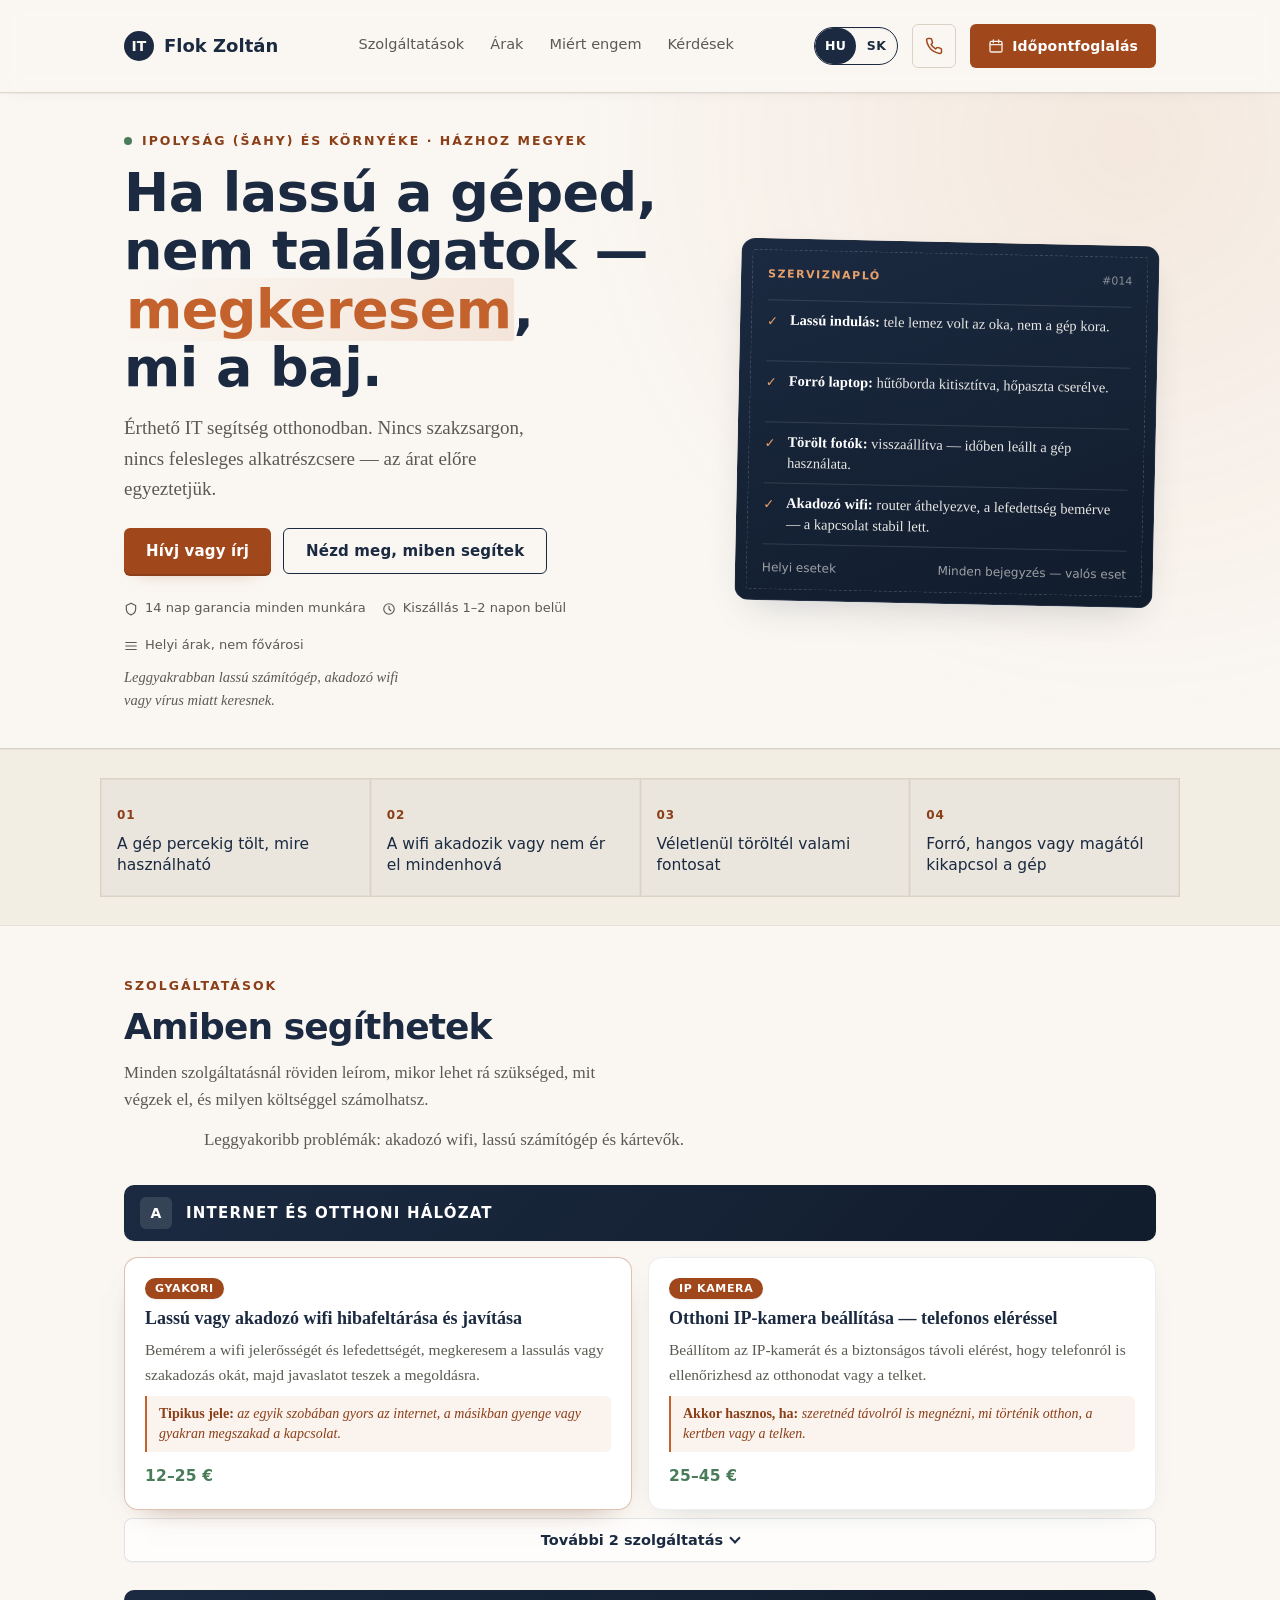
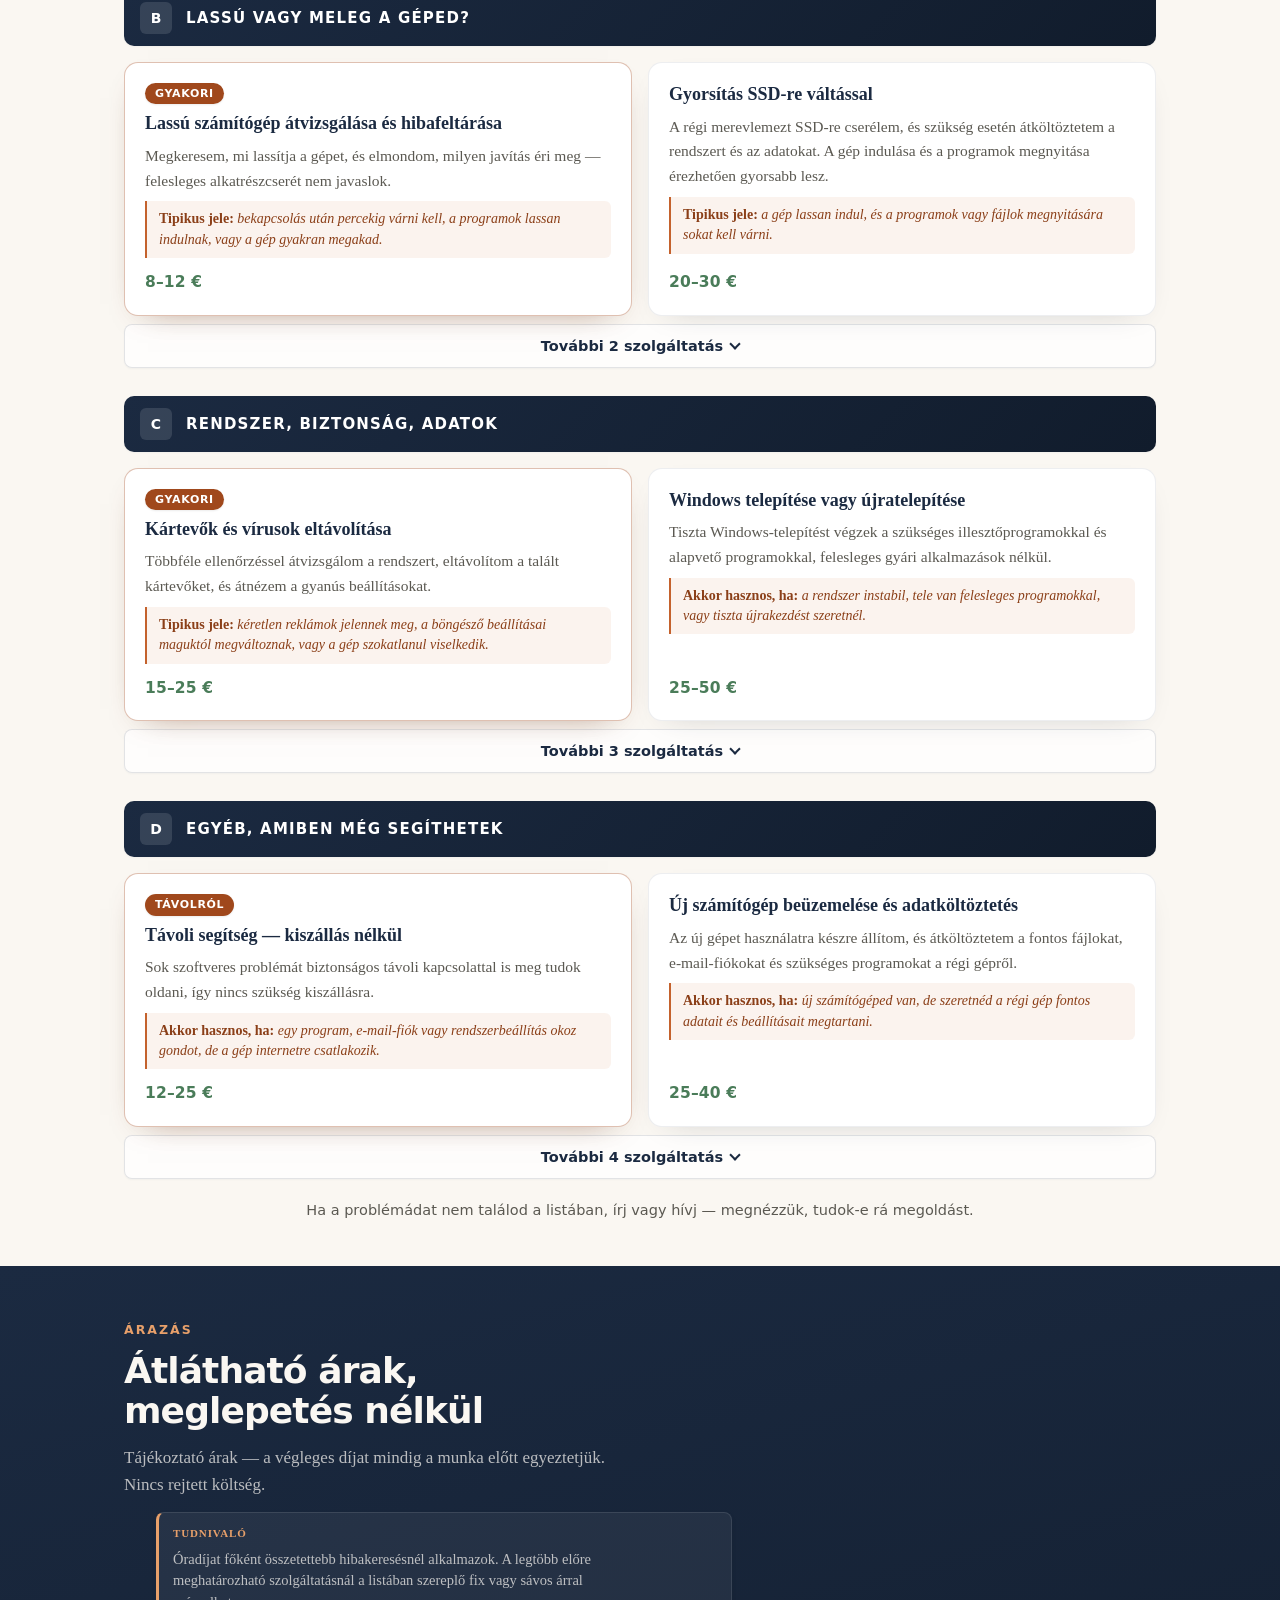
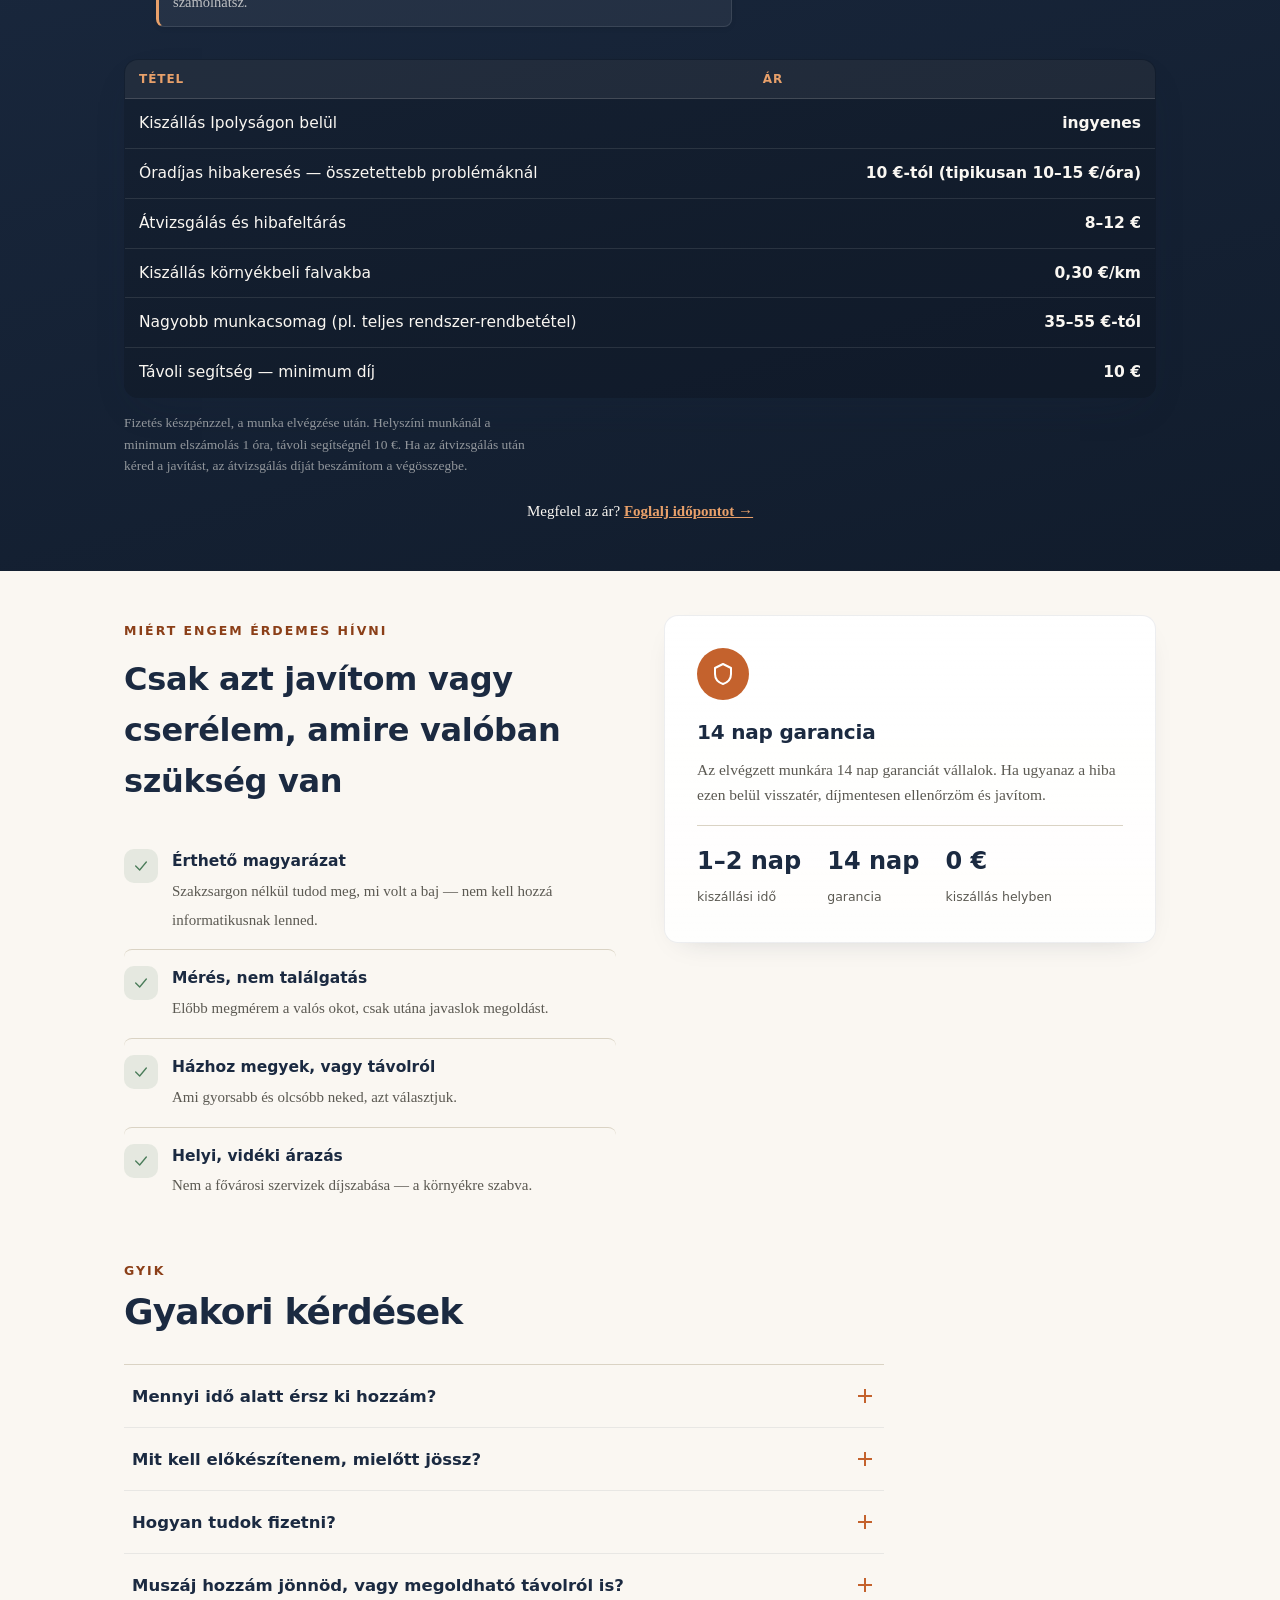
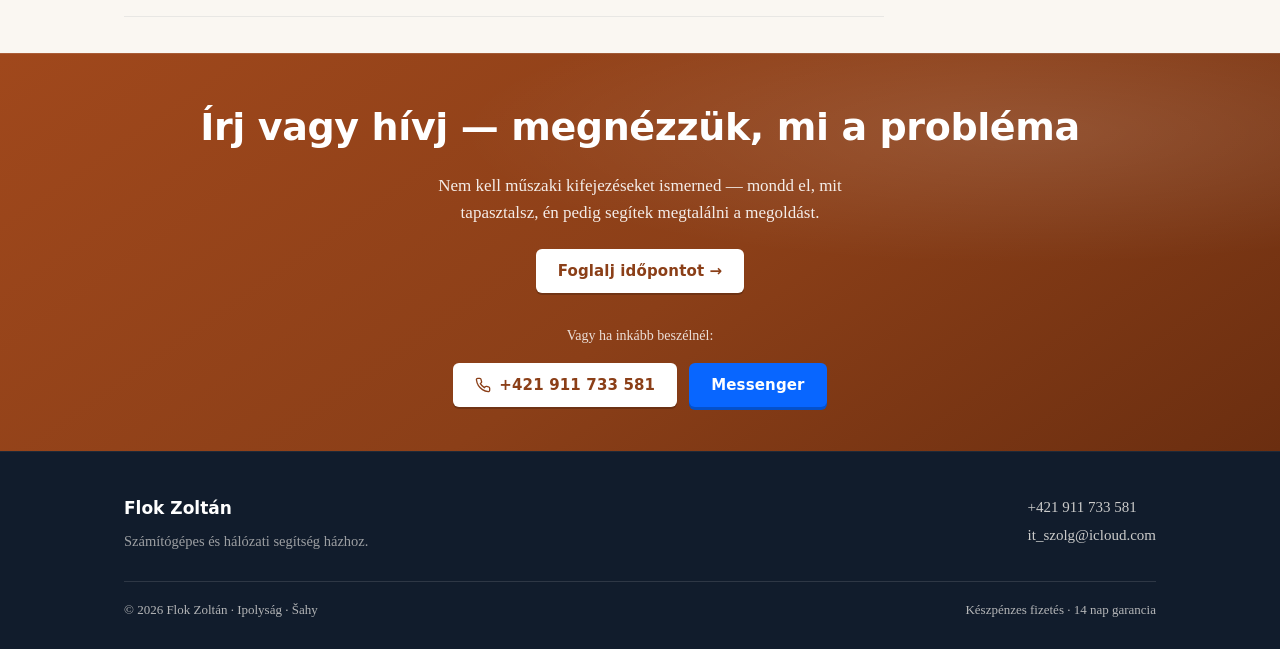
==== commit a4e9b9ed: "Idopontfoglalas link a fejlecben es a kapcsolat savban A fejlec gombja eddig 'Kapcsolatfelvetel' vol" ====
--- a/index.html
+++ b/index.html
@@ -97,7 +97,7 @@
 <a aria-label="Kapcsolatfelvétel — hívás" class="nav-phone" href="tel:+421911733581">
 <svg aria-hidden="true" fill="none" focusable="false" height="18" viewbox="0 0 24 24" width="18"><path d="M22 16.92v3a2 2 0 01-2.18 2 19.79 19.79 0 01-8.63-3.07 19.5 19.5 0 01-6-6 19.79 19.79 0 01-3.07-8.67A2 2 0 014.11 2h3a2 2 0 012 1.72c.127.96.361 1.903.7 2.81a2 2 0 01-.45 2.11L8.09 9.91a16 16 0 006 6l1.27-1.27a2 2 0 012.11-.45c.907.339 1.85.573 2.81.7A2 2 0 0122 16.92z" stroke="currentColor" stroke-width="2"></path></svg>
 </a>
-<a class="nav-cta" href="#foglalas">Kapcsolatfelvétel</a>
+<a class="nav-cta" href="https://FOGLALAS-CIM-IDE/foglalas" rel="noopener"><svg aria-hidden="true" fill="none" focusable="false" height="16" viewbox="0 0 24 24" width="16"><rect x="3" y="5" width="18" height="16" rx="2" stroke="currentColor" stroke-width="2"/><path d="M3 10h18M8 3v4M16 3v4" stroke="currentColor" stroke-width="2" stroke-linecap="round"/></svg><span class="cta-long">Időpontfoglalás</span><span class="cta-short">Időpont</span></a>
 </div>
 </div>
 </header>
@@ -356,6 +356,7 @@
 </table>
 <p class="price-note">Fizetés készpénzzel, a munka elvégzése után. Helyszíni munkánál a minimum elszámolás 1 óra, távoli segítségnél 10 €. Ha az átvizsgálás után kéred a javítást, az átvizsgálás díját beszámítom a végösszegbe.</p>
 </div>
+<p class="price-book">Megfelel az ár? <a href="#foglalas">Foglalj időpontot →</a></p>
 </section>
 <!-- WHY + GUARANTEE -->
 <section id="miert-en">
@@ -441,6 +442,9 @@
 <h2>Írj vagy hívj — megnézzük, mi a probléma</h2>
 <p>Nem kell műszaki kifejezéseket ismerned — mondd el, mit tapasztalsz, én pedig segítek megtalálni a megoldást.</p>
 <div class="cta-actions">
+<a class="btn btn-primary" href="https://FOGLALAS-CIM-IDE/foglalas" rel="noopener">Foglalj időpontot → </a>
+<p class="cta-or">Vagy ha inkább beszélnél:</p>
+
 <a class="btn btn-primary" href="tel:+421911733581">
 <svg aria-hidden="true" fill="none" focusable="false" height="16" viewbox="0 0 24 24" width="16"><path d="M22 16.92v3a2 2 0 01-2.18 2 19.79 19.79 0 01-8.63-3.07 19.5 19.5 0 01-6-6 19.79 19.79 0 01-3.07-8.67A2 2 0 014.11 2h3a2 2 0 012 1.72c.127.96.361 1.903.7 2.81a2 2 0 01-.45 2.11L8.09 9.91a16 16 0 006 6l1.27-1.27a2 2 0 012.11-.45c.907.339 1.85.573 2.81.7A2 2 0 0122 16.92z" stroke="currentColor" stroke-width="2"></path></svg>
 <span>+421 911 733 581</span>
--- a/style.min.css
+++ b/style.min.css
@@ -1 +1,2 @@
-:root{--navy:#1B2A41;--navy-deep:#111c2c;--rust:#C4622D;--rust-dark:#8B3F18;--rust-btn:#A0481C;--rust-on-dark:#E8A06A;--cream:#FAF7F2;--paper:#F3EEE4;--ink:#2A2A28;--ink-soft:#5b5952;--green:#4A7C59;--line:#DAD3C4;--line-soft:rgba(27,42,65,0.08);--surface:#FFFFFF;--surface-soft:rgba(255,255,255,0.72);--accent-soft:rgba(196,98,45,0.08);--success-soft:rgba(74,124,89,0.12);--font-body:Georgia,Cambria,"Times New Roman",Times,serif;--font-ui:system-ui,-apple-system,BlinkMacSystemFont,"Segoe UI",Roboto,Helvetica,Arial,sans-serif;--space-1:4px;--space-2:8px;--space-3:12px;--space-4:16px;--space-5:20px;--space-6:24px;--space-7:32px;--space-8:40px;--space-9:48px;--space-10:64px;--content-width:1080px;--page-padding:24px;--page-padding-mobile:16px;--section-space:44px;--section-space-mobile:36px;--radius-xs:3px;--radius-sm:6px;--radius:8px;--radius-md:10px;--radius-lg:14px;--radius-pill:999px;--shadow-sm:0 1px 2px rgba(27,42,65,0.04);--shadow-md:0 8px 24px -12px rgba(27,42,65,0.14);--shadow-lg:0 16px 40px -16px rgba(27,42,65,0.22);--shadow-card:0 10px 30px -20px rgba(27,42,65,0.28);--shadow-card-hover:0 18px 40px -22px rgba(27,42,65,0.34);--transition-fast:150ms ease;--transition-base:200ms ease;--mobile-contact-height:56px;}*,*::before,*::after{box-sizing:border-box;margin:0;padding:0;}html{scroll-behavior:smooth;scroll-padding-top:88px;-webkit-text-size-adjust:100%;text-size-adjust:100%;}body{min-height:100vh;min-height:100dvh;}section[id]{scroll-margin-top:88px;}body{background:var(--cream);color:var(--ink);font-family:var(--font-body);font-size:18px;line-height:1.6;-webkit-font-smoothing:antialiased;}h1,h2,h3{font-family:var(--font-ui);color:var(--navy);letter-spacing:-0.01em;}h1,h2,h3,nav,button,.btn{font-family:var(--font-ui);}.nav-cta,.btn,.tag,.eyebrow,th{font-family:var(--font-ui);line-height:1.2;}.btn,.nav-cta{min-height:44px;display:inline-flex;align-items:center;justify-content:center;box-sizing:border-box;}a{color:inherit;}img{max-width:100%;display:block;}.wrap{width:100%;max-width:var(--content-width);margin-inline:auto;padding-inline:var(--page-padding);}.eyebrow{display:inline-block;font-family:var(--font-ui);font-size:12.5px;letter-spacing:0.16em;text-transform:uppercase;color:var(--rust-dark);font-weight:600;}.skip-link{position:absolute;left:-999px;top:0;background:var(--navy);color:#fff;padding:10px 16px;z-index:200;}.skip-link:focus{left:12px;top:12px;}header{position:sticky;top:0;z-index:100;background:rgba(250,247,242,0.88);-webkit-backdrop-filter:blur(10px) saturate(1.2);backdrop-filter:blur(10px) saturate(1.2);border-bottom:1px solid rgba(218,211,196,0.85);box-shadow:0 1px 0 rgba(27,42,65,0.04),0 4px 16px -8px rgba(27,42,65,0.08);}.nav{display:grid;grid-template-columns:minmax(140px,auto) 1fr minmax(220px,auto);align-items:center;column-gap:var(--space-6);width:100%;max-width:var(--content-width);margin-inline:auto;padding:var(--space-6) var(--page-padding);}.brand{display:flex;align-items:center;gap:10px;font-family:var(--font-ui);font-size:18px;font-weight:700;color:var(--navy);text-decoration:none;}.brand-mark{display:flex;align-items:center;justify-content:center;flex:none;width:30px;height:30px;border-radius:50%;background:var(--navy);color:var(--cream);font-size:14px;font-weight:700;}.nav-links{display:flex;justify-self:center;min-width:0;gap:26px;font-family:var(--font-ui);font-size:14.5px;font-weight:500;}.nav-links a{color:var(--ink-soft);text-decoration:none;border-bottom:1px solid transparent;padding-bottom:2px;transition:color var(--transition-fast),border-color var(--transition-fast);}.nav-links a:hover{color:var(--navy);border-color:var(--rust);}.nav-actions{display:flex;align-items:center;gap:14px;}.nav-cta{min-width:11.5rem;flex-shrink:0;justify-content:center;box-sizing:border-box;gap:8px;padding:9px 18px;border-radius:var(--radius-sm);background:var(--rust-btn);color:#fff;font-family:var(--font-ui);font-size:14px;font-weight:600;letter-spacing:0.01em;text-align:center;text-decoration:none;white-space:nowrap;transition:background var(--transition-fast),transform var(--transition-fast);}.nav-cta:hover{background:var(--rust-dark);}.nav-cta svg{flex:none;}.nav-phone{display:none;align-items:center;justify-content:center;flex:none;width:44px;height:44px;border-radius:var(--radius-sm);background:var(--rust-btn);color:#fff;text-decoration:none;letter-spacing:0.01em;transition:background var(--transition-fast),transform var(--transition-fast);}.nav-phone:hover{background:var(--rust-dark);}.nav-phone svg{display:block;}.lang-switch{display:grid;grid-template-columns:repeat(2,1fr);flex:none;width:84px;min-width:84px;max-width:84px;overflow:hidden;border:1.5px solid var(--navy);border-radius:var(--radius-pill);box-shadow:inset 0 1px 2px rgba(27,42,65,0.06);}.lang-btn{position:relative;z-index:1;display:inline-flex;align-items:center;justify-content:center;width:100%;min-height:36px;margin:0;padding:0;border:0;border-radius:var(--radius-pill);background:transparent;color:var(--navy);text-decoration:none;font-family:var(--font-ui);font-size:12.5px;font-weight:600;letter-spacing:.04em;cursor:pointer;pointer-events:auto;touch-action:manipulation;-webkit-tap-highlight-color:transparent;transition:background var(--transition-fast),color var(--transition-fast),transform 120ms ease;}.lang-btn[aria-current="page"]{background:var(--navy);color:#fff;}.lang-btn:not([aria-current="page"]):hover{background:rgba(27,42,65,0.10);}.lang-btn:not([aria-current="page"]):active{background:rgba(27,42,65,0.14);}@media (max-width:920px){.nav{grid-template-columns:auto 1fr auto;}.nav-links{display:none;}}@media (max-width:640px){.nav{padding-inline:var(--page-padding-mobile);}.nav-cta{display:none;}.nav-phone{display:inline-flex;}}.hero{position:relative;padding:40px 0 36px;background:radial-gradient(circle at 88% 8%,rgba(196,98,45,0.10),transparent 45%),var(--cream);border-bottom:1px solid var(--line);overflow:hidden;}.hero-grid{display:grid;grid-template-columns:1.15fr 0.85fr;gap:var(--space-9);align-items:center;}.hero-kicker{display:flex;align-items:center;gap:10px;margin-bottom:var(--space-4);}.hero-kicker .dot{width:8px;height:8px;border-radius:50%;background:var(--green);flex:none;}.hero h1{font-size:clamp(34px,4.6vw,54px);line-height:1.08;font-weight:700;margin-bottom:var(--space-4);}.hero h1 em{font-style:normal;color:var(--rust);position:relative;background:linear-gradient(120deg,transparent 0%,rgba(196,98,45,0.12) 100%);border-radius:2px;padding-inline:2px;}.hero-sub{font-size:19px;color:var(--ink-soft);max-width:46ch;margin-bottom:var(--space-6);}.hero-ctas{display:flex;gap:var(--space-3);flex-wrap:wrap;margin-bottom:var(--space-6);}.btn{font-family:var(--font-ui);font-weight:600;font-size:15px;padding:13px 22px;border-radius:var(--radius-sm);text-decoration:none;gap:8px;transition:transform .15s,background .15s;}.btn-primary{background:var(--rust-btn);color:#fff;box-shadow:0 2px 0 var(--rust-dark),0 8px 20px -14px rgba(160,72,28,0.55);}.btn-primary:hover{transform:translateY(-1px);}.btn-primary:active{transform:translateY(1px);box-shadow:0 1px 0 var(--rust-dark);}.btn-ghost{background:transparent;color:var(--navy);border:1.5px solid var(--navy);}.btn-ghost:hover{background:var(--navy);color:var(--cream);}.hero-trust{display:flex;gap:16px;flex-wrap:wrap;font-family:var(--font-ui);font-size:13px;color:var(--ink-soft);}.hero-trust span{display:flex;align-items:center;gap:7px;}.hero-trust svg{flex:none;}.logcard{min-height:340px;display:flex;flex-direction:column;position:relative;padding:26px 26px 22px;color:var(--cream);background:linear-gradient(160deg,var(--navy) 0%,var(--navy-deep) 100%);border:1px solid rgba(255,255,255,0.06);border-radius:var(--radius-lg);box-shadow:var(--shadow-lg);transform:rotate(1.2deg);}.logcard::before{content:"";position:absolute;inset:10px;border:1px dashed rgba(250,247,242,0.18);border-radius:2px;pointer-events:none;}.logcard-head{display:flex;justify-content:space-between;align-items:baseline;margin-bottom:16px;font-family:var(--font-ui);}.logcard-head .tag{font-size:11px;letter-spacing:0.14em;text-transform:uppercase;color:var(--rust-on-dark);font-weight:700;display:inline-block;}.logcard-head .id{font-size:11px;color:rgba(250,247,242,0.5);}.logrow{display:flex;align-items:flex-start;gap:12px;min-height:3.2em;padding:9px 0;border-top:1px solid rgba(250,247,242,0.12);font-size:14.5px;}.logrow:first-of-type{border-top:none;}.logrow .sym{color:var(--rust-on-dark);flex:none;font-family:var(--font-ui);font-weight:700;font-size:13px;padding-top:2px;}.logrow .txt{display:-webkit-box;min-height:2.9em;overflow:hidden;color:rgba(250,247,242,0.92);line-height:1.45;-webkit-box-orient:vertical;-webkit-line-clamp:2;line-clamp:2;}.logrow .txt b{color:#fff;font-weight:600;}.logcard-foot{margin-top:auto;padding-top:14px;border-top:1px solid rgba(250,247,242,0.12);font-family:var(--font-ui);font-size:12px;color:rgba(250,247,242,0.6);display:flex;justify-content:space-between;}section{padding:var(--section-space) 0;}.section-head{max-width:640px;margin-bottom:var(--space-7);}.section-head h2{font-size:clamp(26px,3vw,36px);font-weight:700;margin-top:var(--space-2);line-height:1.12;letter-spacing:-0.025em;text-wrap:balance;}.section-head p{color:var(--ink-soft);font-size:17px;margin-top:var(--space-3);max-width:58ch;}.problems{background:var(--paper);border-top:1px solid var(--line);border-bottom:1px solid var(--line);padding:28px 0;}.p-0{padding:0;}.problem-grid{display:grid;grid-template-columns:repeat(4,1fr);gap:1px;background:var(--line);border:1px solid var(--line);}.problem{background:rgba(255,255,255,0.42);padding:var(--space-5) var(--space-4);}.problem .num{font-family:var(--font-ui);font-size:12px;color:var(--rust-dark);font-weight:700;letter-spacing:.08em;}.problem p{font-family:var(--font-ui);font-size:15.5px;font-weight:500;color:var(--navy);margin-top:6px;line-height:1.35;}.cat{margin-bottom:28px;}.cat:last-of-type{margin-bottom:var(--space-3);}.cat-head{display:flex;align-items:center;gap:14px;background:linear-gradient(135deg,var(--navy) 0%,var(--navy-deep) 100%);color:var(--cream);padding:var(--space-3) var(--space-4);border-radius:var(--radius-md);margin-bottom:var(--space-4);box-shadow:var(--shadow-sm);}.cat-head .letter{font-family:var(--font-ui);font-weight:700;font-size:14px;background:rgba(255,255,255,0.12);color:#fff;width:32px;height:32px;border-radius:var(--radius-sm);display:inline-flex;align-items:center;justify-content:center;flex:none;letter-spacing:0;}.cat-head h3{color:#fff;font-size:15px;letter-spacing:0.08em;text-transform:uppercase;font-weight:600;}.svc-grid{display:grid;grid-template-columns:repeat(2,1fr);gap:var(--space-4);}.svc{display:flex;flex-direction:column;height:100%;overflow:visible;background:var(--surface);border:1px solid var(--line-soft);border-radius:var(--radius-lg);padding:var(--space-5);position:relative;box-shadow:var(--shadow-card);transition:transform var(--transition-base),box-shadow var(--transition-base),border-color var(--transition-base);}.svc h4{font-size:18px;font-weight:600;color:var(--navy);margin-bottom:var(--space-2);line-height:1.3;padding-right:0;max-width:100%;overflow-wrap:anywhere;}.svc .desc{font-size:15.5px;color:var(--ink-soft);margin-bottom:8px;}.svc .symptom{font-size:14px;font-style:italic;color:var(--rust-dark);background:var(--accent-soft);border-left:2px solid var(--rust);border-radius:0 var(--radius-sm) var(--radius-sm) 0;padding:var(--space-2) var(--space-3);margin-bottom:var(--space-3);line-height:1.45;}.svc .symptom b{font-style:normal;font-weight:600;}.svc-price{margin-top:auto;font-family:var(--font-ui);font-weight:700;font-size:15.5px;color:var(--green);display:flex;align-items:center;gap:6px;letter-spacing:0.01em;transition:letter-spacing var(--transition-base),color var(--transition-base);}.svc.featured{border-color:rgba(160,72,28,0.34);box-shadow:0 12px 32px -24px rgba(160,72,28,0.55),var(--shadow-card);}.more-note{text-align:center;font-family:var(--font-ui);font-size:14.5px;color:var(--ink-soft);padding-top:8px;margin-top:8px;margin-bottom:0;}.pricing{background:linear-gradient(165deg,var(--navy) 0%,var(--navy-deep) 100%);color:var(--cream);padding:48px 0;}.pricing .section-head h2,.pricing .eyebrow{color:var(--cream);}.pricing .eyebrow{color:var(--rust-on-dark);}.pricing .section-head p{color:rgba(250,247,242,0.72);}.price-table{width:100%;border-collapse:collapse;font-family:var(--font-ui);font-size:15.5px;background:rgba(0,0,0,0.15);border-radius:var(--radius-lg);overflow:hidden;box-shadow:var(--shadow-lg);border:1px solid rgba(255,255,255,0.06);}.price-table th{text-align:left;padding:12px 14px;background:rgba(250,247,242,0.06);font-weight:600;font-size:12px;text-transform:uppercase;letter-spacing:.08em;color:var(--rust-on-dark);border-bottom:1px solid rgba(250,247,242,0.15);}.price-table td{padding:12px 14px;border-bottom:1px solid rgba(250,247,242,0.1);}.price-table tr:last-child td{border-bottom:none;}.price-table td:last-child{text-align:right;font-weight:600;white-space:nowrap;}.price-note{margin-top:14px;font-size:13.5px;color:rgba(250,247,242,0.55);max-width:60ch;}.why-grid{display:grid;grid-template-columns:1fr 1fr;gap:48px;align-items:start;}.why-title{margin-top:10px;margin-bottom:26px;font-size:clamp(24px,2.8vw,32px);}.why-list{list-style:none;}.why-list li{display:flex;gap:14px;padding:16px 0;border-top:1px solid var(--line);border-radius:var(--radius);}.why-list li:first-child{border-top:none;}.why-list .ico{width:34px;height:34px;border-radius:var(--radius-md);background:var(--success-soft);color:var(--green);display:flex;align-items:center;justify-content:center;flex:none;}.why-list .txt b{display:block;font-family:var(--font-ui);color:var(--navy);font-size:15.5px;margin-bottom:2px;}.why-list .txt span{color:var(--ink-soft);font-size:15px;}.guarantee-card{background:linear-gradient(180deg,var(--surface) 0%,rgba(255,255,255,0.82) 100%);border:1px solid var(--line-soft);border-radius:var(--radius-lg);padding:var(--space-7);box-shadow:var(--shadow-card);}.guarantee-card .badge{width:52px;height:52px;border-radius:50%;background:var(--rust);color:#fff;display:flex;align-items:center;justify-content:center;margin-bottom:16px;}.guarantee-card h3{font-size:20px;margin-bottom:10px;}.guarantee-card p{color:var(--ink-soft);font-size:15.5px;margin-bottom:18px;}.guarantee-stats{display:flex;gap:26px;padding-top:16px;border-top:1px solid var(--line);}.guarantee-stats div{font-family:var(--font-ui);}.guarantee-stats b{display:block;font-size:24px;color:var(--navy);}.guarantee-stats span{font-size:12.5px;color:var(--ink-soft);}.faq{max-width:760px;}.faq-item{border-bottom:1px solid var(--line-soft);}.faq-item:first-child{border-top:1px solid var(--line);}.faq-q{width:100%;text-align:left;background:none;border:none;cursor:pointer;padding:var(--space-5) var(--space-2);display:flex;justify-content:space-between;align-items:center;gap:20px;font-family:var(--font-ui);font-size:16.5px;font-weight:600;color:var(--navy);border-radius:var(--radius);transition:background 0.15s ease,color 0.15s ease,padding-left 0.18s ease;}.faq-q:hover{background:rgba(27,42,65,0.04);}.faq-q .plus{flex:none;width:22px;height:22px;position:relative;transition:transform 0.2s ease;}.faq-q .plus::before,.faq-q .plus::after{content:"";position:absolute;background:var(--rust);top:50%;left:50%;transform:translate(-50%,-50%);}.faq-q .plus::before{width:14px;height:2px;}.faq-q .plus::after{width:2px;height:14px;transition:transform .2s ease;}.faq-item.open .faq-q .plus::after{transform:translate(-50%,-50%) rotate(90deg);}.faq-a{display:grid;grid-template-rows:0fr;overflow:hidden;transition:grid-template-rows 0.22s ease;}.faq-item.open .faq-a{grid-template-rows:1fr;}.faq-a-inner{overflow:hidden;min-height:0;}.faq-a-inner p{margin:0;padding:0 4px 18px;color:var(--ink-soft);font-size:15.5px;line-height:1.55;}.faq-item:not(.open) .faq-a-inner p{padding-bottom:0;}.cta-band{position:relative;overflow:hidden;background:linear-gradient(145deg,var(--rust-btn) 0%,var(--rust-dark) 55%,#6B2E10 100%);color:#fff;text-align:center;padding:52px 0;box-shadow:inset 0 1px 0 rgba(255,255,255,0.12);}.cta-band::before{content:"";position:absolute;inset:0;background:radial-gradient(ellipse 80% 60% at 80% 20%,rgba(255,255,255,0.12),transparent 55%);pointer-events:none;}.cta-band .wrap{position:relative;z-index:1;}.cta-band h2{color:#fff;font-size:clamp(26px,3.4vw,38px);margin-bottom:14px;}.cta-band p{color:rgba(255,255,255,0.9);font-size:17px;margin-bottom:28px;max-width:52ch;margin-left:auto;margin-right:auto;}.cta-band .btn-primary{background:#fff;color:var(--rust-dark);border-radius:var(--radius-sm);box-shadow:0 2px 0 rgba(0,0,0,0.18),var(--shadow-sm);}.cta-band .btn-primary:hover{background:var(--cream);}footer{background:var(--navy-deep);color:rgba(250,247,242,0.7);padding:44px 0 28px;box-shadow:inset 0 1px 0 rgba(255,255,255,0.06);}.foot-grid{display:flex;justify-content:space-between;align-items:flex-start;gap:24px;flex-wrap:wrap;margin-bottom:28px;}.foot-brand{font-family:var(--font-ui);color:#fff;font-weight:700;font-size:17px;margin-bottom:8px;}.foot-desc{font-size:14.5px;color:rgba(250,247,242,0.6);max-width:34ch;}.foot-contact a{color:rgba(250,247,242,0.8);text-decoration:none;display:block;margin-bottom:4px;font-size:15px;transition:color var(--transition-fast),opacity var(--transition-fast);}.foot-contact a:hover{color:#fff;opacity:1;}.foot-bottom{border-top:1px solid rgba(250,247,242,0.12);padding-top:18px;font-size:13px;display:flex;justify-content:space-between;flex-wrap:wrap;gap:10px;}.cta-actions{display:flex;gap:12px;justify-content:center;flex-wrap:wrap;}.btn-ms{background:#0866FF;color:#fff;box-shadow:0 3px 0 #0451cc;}.btn-ms:hover{background:#0451cc;transform:translateY(-1px);}.btn-ms:active{transform:translateY(1px);box-shadow:0 1px 0 #0451cc;}@media (max-width:920px){.hero-grid{grid-template-columns:1fr;gap:28px;}.logcard{min-height:0;transform:none;max-width:440px;}.problem-grid{grid-template-columns:repeat(2,1fr);}.svc-grid{grid-template-columns:1fr;}.why-grid{grid-template-columns:1fr;gap:36px;}}@media (max-width:640px){html{scroll-padding-top:72px;}section[id]{scroll-margin-top:72px;}header{background:rgba(250,247,242,0.98);-webkit-backdrop-filter:none;backdrop-filter:none;}.nav-links{display:none;}.nav-cta{display:none;}.nav-phone{display:inline-flex;}body{font-size:16.5px;}.problem-grid{grid-template-columns:1fr 1fr;}.hero{padding:52px 0 44px;}.foot-grid{flex-direction:column;}.cta-actions{flex-direction:column;align-items:stretch;}.cta-actions .btn{width:100%;}}.hero-common{margin:10px 0 0;font-size:14.5px;color:var(--ink-soft);font-style:italic;max-width:42ch;}@media (max-width:720px){.svc-grid{grid-template-columns:1fr;gap:12px;}}.svc-hint{text-align:center;font-size:14.5px;color:var(--ink-soft,#5a5a56);margin:-8px auto 28px;max-width:40ch;}.svc-badge{position:static;display:inline-block;align-self:flex-start;background:var(--rust-btn);color:#fff;font-family:var(--font-ui);font-size:11px;font-weight:700;letter-spacing:0.06em;padding:4px 10px;border-radius:var(--radius-pill);text-transform:uppercase;line-height:1.2;margin:0 0 8px;max-width:100%;box-sizing:border-box;white-space:normal;overflow-wrap:anywhere;box-shadow:0 1px 2px rgba(0,0,0,0.08);}.price-why{display:flex;flex-direction:column;gap:6px;max-width:36rem;margin:14px auto 0;padding:12px 14px;text-align:left;background:rgba(255,255,255,0.06);border:1px solid rgba(255,255,255,0.1);border-left:3px solid var(--rust-on-dark);border-radius:var(--radius);box-shadow:0 2px 8px -4px rgba(0,0,0,0.2);}.price-why-label{font-size:11px;font-weight:700;letter-spacing:0.08em;text-transform:uppercase;color:var(--rust-on-dark);}.price-why p{margin:0;font-size:14.5px;line-height:1.5;color:rgba(250,247,242,0.82);}.section-head .price-why{text-align:left;}.svc-extra-wrap{display:contents;}.svc-extra-wrap[hidden]{display:none;}.svc-toggle{display:flex;align-items:center;justify-content:center;gap:8px;width:100%;margin:8px 0 0;padding:11px 14px;border:1px solid rgba(27,42,65,0.12);border-radius:var(--radius);background:var(--surface-soft);color:var(--navy);font-size:14.5px;font-weight:600;cursor:pointer;box-shadow:var(--shadow-sm);transition:background var(--transition-fast),border-color var(--transition-fast),transform var(--transition-fast),box-shadow var(--transition-fast);}.svc-toggle:hover{background:rgba(160,72,28,0.06);border-color:rgba(160,72,28,0.4);}.svc-toggle:focus-visible{outline:2px solid var(--rust);outline-offset:2px;}.svc-toggle-ico{width:8px;height:8px;border-right:2px solid currentColor;border-bottom:2px solid currentColor;transform:rotate(45deg);transition:transform var(--transition-base);margin-top:-4px;}.svc-toggle[aria-expanded="true"] .svc-toggle-ico{transform:rotate(-135deg);margin-top:2px;}.svc-toggle[aria-expanded="true"] .svc-toggle-label-more{display:none;}.svc-toggle[aria-expanded="true"] .svc-toggle-label-less{display:inline;}.svc-toggle[aria-expanded="false"] .svc-toggle-label-less{display:none;}.svc-toggle[aria-expanded="false"] .svc-toggle-label-more{display:inline;}.hero-trust svg,.nav-phone svg,.why-list .ico svg,.guarantee-card .badge svg,.mobile-contact svg{display:block;flex:none;}.hero-trust svg *,.nav-phone svg *,.why-list .ico svg *,.guarantee-card .badge svg *{stroke-linecap:round;stroke-linejoin:round;}.mobile-contact{display:none;}@media (max-width:720px){.mobile-contact{display:flex;position:fixed;inset-inline:0;bottom:0;z-index:60;gap:0;min-height:var(--mobile-contact-height);background:var(--navy);border-top:1px solid rgba(255,255,255,0.08);box-shadow:0 -8px 28px rgba(17,28,44,0.22);padding-bottom:env(safe-area-inset-bottom,0px);}.mobile-contact a{flex:1;display:flex;align-items:center;justify-content:center;min-height:var(--mobile-contact-height);padding:12px 8px;color:#fff;font-weight:700;font-size:15px;letter-spacing:0.02em;text-align:center;text-decoration:none;}.mobile-contact .mc-call{background:var(--rust-btn);}.mobile-contact .mc-msg{background:#0084ff;}body{padding-bottom:calc(var(--mobile-contact-height) + env(safe-area-inset-bottom,0px));}}.btn{border-radius:var(--radius-sm);letter-spacing:0.01em;}.btn{transition:background 0.18s ease,border-color 0.18s ease,box-shadow 0.18s ease,transform 0.15s ease;}.btn-primary{box-shadow:0 2px 0 var(--rust-dark),0 8px 20px -14px rgba(160,72,28,0.55);}.btn-primary:hover{transform:translateY(-1px);box-shadow:0 3px 0 var(--rust-dark),0 14px 26px -16px rgba(160,72,28,0.62);}.btn-ghost{border-radius:var(--radius-sm);border-width:1.5px;}.btn-ghost:hover{background:rgba(27,42,65,0.04);border-color:var(--rust);color:var(--navy);}.btn-ms{border-radius:var(--radius-sm);}.problems{border-block:1px solid rgba(27,42,65,0.06);}.more-note{margin-top:12px;margin-bottom:0;}.svc-hint{margin-top:10px;margin-bottom:0;}#miert-en{padding-bottom:20px;}#gyik{padding-top:20px;padding-bottom:36px;}#foglalas.cta-band{padding-top:44px;padding-bottom:44px;}.cta-band p{margin-bottom:22px;}@media (max-width:920px){.why-grid{gap:28px;}}@media (max-width:640px){.wrap{padding-inline:var(--page-padding-mobile);}section{padding:var(--section-space-mobile) 0;}.section-head{margin-bottom:22px;}.problems{padding:22px 0;}.pricing{padding:48px 0;}#miert-en{padding-bottom:12px;}#gyik{padding-top:12px;padding-bottom:28px;}#foglalas.cta-band{padding-top:36px;padding-bottom:36px;}}@media (hover:hover) and (pointer:fine){.nav-links a{position:relative;transition:color 0.18s ease;}.nav-links a::after{content:"";position:absolute;left:0;right:0;bottom:-4px;height:2px;background:var(--rust);border-radius:1px;transform:scaleX(0);transform-origin:left center;transition:transform 0.2s ease;}.nav-links a:hover{color:var(--navy);border-color:transparent;}.nav-links a:hover::after{transform:scaleX(1);}.brand{transition:opacity 0.15s ease;}.brand:hover{opacity:0.85;}.brand-mark{transition:transform 0.2s ease;}.brand:hover .brand-mark{transform:scale(1.06);}.btn-primary,.nav-cta{transition:transform 0.18s ease,background 0.18s ease,box-shadow 0.18s ease;}.btn-primary:hover,.nav-cta:hover{transform:translateY(-2px);}.btn-primary:active,.nav-cta:active,.btn-ms:active{transform:translateY(0);transition-duration:0.08s;}.btn-ghost{transition:background 0.18s ease,border-color 0.18s ease,color 0.18s ease,transform 0.18s ease;}.btn-ghost:hover{transform:translateY(-1px);}.svc{transition:transform 0.22s ease,box-shadow 0.22s ease,border-color 0.22s ease;}.svc:hover{transform:translateY(-4px);box-shadow:var(--shadow-card-hover);border-color:rgba(160,72,28,0.24);}.svc.featured:hover{box-shadow:0 8px 28px -12px rgba(160,72,28,0.4),var(--shadow-md);}.svc:hover .svc-price{letter-spacing:0.02em;}.svc-price{transition:letter-spacing 0.2s ease,color 0.2s ease;}.svc-toggle{transition:background 0.18s ease,border-color 0.18s ease,transform 0.18s ease,box-shadow 0.18s ease;}.svc-toggle:hover{transform:translateY(-1px);box-shadow:var(--shadow-sm);}.svc-toggle:active{transform:translateY(0);}.svc-toggle-ico{transition:transform 0.22s ease;}.faq-q:hover{padding-left:8px;}.faq-q:hover .plus{transform:scale(1.1);}.price-table tbody tr{transition:background 0.15s ease;}.price-table tbody tr:hover td{background:rgba(255,255,255,0.04);}.why-list li{transition:background 0.15s ease,padding-left 0.18s ease;border-radius:8px;}.why-list li:hover{background:rgba(27,42,65,0.03);padding-left:6px;}.problem{transition:background 0.18s ease,transform 0.18s ease;}.problem:hover{background:#fff;transform:translateY(-2px);}.foot-contact a{transition:color 0.15s ease,opacity 0.15s ease;}.foot-contact a:hover{opacity:1;}.lang-btn:active{transform:scale(0.96);}.nav-phone:hover{transform:scale(1.05);}}a:focus-visible,button:focus-visible,.lang-btn:focus-visible,.svc-toggle:focus-visible,.faq-q:focus-visible{outline:2px solid var(--rust-btn);outline-offset:3px;border-radius:6px;}@media (prefers-reduced-motion:reduce){*,*::before,*::after{animation-duration:0.01ms;animation-iteration-count:1;scroll-behavior:auto;}.btn,.nav-cta,.nav-phone,.brand,.brand-mark,.nav-links a,.svc,.svc-price,.svc-toggle,.svc-toggle-ico,.faq-a,.faq-q,.faq-q .plus,.faq-q .plus::after,.price-table tbody tr,.why-list li,.problem,.foot-contact a{transition:none;}.svc:hover,.btn-primary:hover,.nav-cta:hover,.btn-ghost:hover,.problem:hover,.brand:hover .brand-mark,.nav-phone:hover{transform:none;}}a,button{-webkit-tap-highlight-color:transparent;}button,.btn,.nav-cta,.nav-phone,.svc-toggle,.faq-q,.mobile-contact a{touch-action:manipulation;}.faq-q,.svc-toggle{min-height:44px;}@media (prefers-contrast:more){:root{--line:#A9A091;--line-soft:#B9B0A2;}.svc,.guarantee-card,.price-table,.problem-grid{border-width:2px;}}@media (forced-colors:active){.btn,.nav-cta,.nav-phone,.lang-switch,.svc-toggle{border:1px solid ButtonText;}.svc-badge,.brand-mark{forced-color-adjust:auto;}}.problem{box-shadow:inset 0 0 0 1px rgba(27,42,65,0.04);}@media (hover:hover) and (pointer:fine){.problem:hover{box-shadow:var(--shadow-sm),inset 0 0 0 1px rgba(27,42,65,0.06);}}.faq-item.open .faq-q{color:var(--rust-dark);}+:root{--navy:#1B2A41;--navy-deep:#111c2c;--rust:#C4622D;--rust-dark:#8B3F18;--rust-btn:#A0481C;--rust-on-dark:#E8A06A;--cream:#FAF7F2;--paper:#F3EEE4;--ink:#2A2A28;--ink-soft:#5b5952;--green:#4A7C59;--line:#DAD3C4;--line-soft:rgba(27,42,65,0.08);--surface:#FFFFFF;--surface-soft:rgba(255,255,255,0.72);--accent-soft:rgba(196,98,45,0.08);--success-soft:rgba(74,124,89,0.12);--font-body:Georgia,Cambria,"Times New Roman",Times,serif;--font-ui:system-ui,-apple-system,BlinkMacSystemFont,"Segoe UI",Roboto,Helvetica,Arial,sans-serif;--space-1:4px;--space-2:8px;--space-3:12px;--space-4:16px;--space-5:20px;--space-6:24px;--space-7:32px;--space-8:40px;--space-9:48px;--space-10:64px;--content-width:1080px;--page-padding:24px;--page-padding-mobile:16px;--section-space:44px;--section-space-mobile:36px;--radius-xs:3px;--radius-sm:6px;--radius:8px;--radius-md:10px;--radius-lg:14px;--radius-pill:999px;--shadow-sm:0 1px 2px rgba(27,42,65,0.04);--shadow-md:0 8px 24px -12px rgba(27,42,65,0.14);--shadow-lg:0 16px 40px -16px rgba(27,42,65,0.22);--shadow-card:0 10px 30px -20px rgba(27,42,65,0.28);--shadow-card-hover:0 18px 40px -22px rgba(27,42,65,0.34);--transition-fast:150ms ease;--transition-base:200ms ease;--mobile-contact-height:56px;}*,*::before,*::after{box-sizing:border-box;margin:0;padding:0;}html{scroll-behavior:smooth;scroll-padding-top:88px;-webkit-text-size-adjust:100%;text-size-adjust:100%;}body{min-height:100vh;min-height:100dvh;}section[id]{scroll-margin-top:88px;}body{background:var(--cream);color:var(--ink);font-family:var(--font-body);font-size:18px;line-height:1.6;-webkit-font-smoothing:antialiased;}h1,h2,h3{font-family:var(--font-ui);color:var(--navy);letter-spacing:-0.01em;}h1,h2,h3,nav,button,.btn{font-family:var(--font-ui);}.nav-cta,.btn,.tag,.eyebrow,th{font-family:var(--font-ui);line-height:1.2;}.btn,.nav-cta{min-height:44px;display:inline-flex;align-items:center;justify-content:center;box-sizing:border-box;}a{color:inherit;}img{max-width:100%;display:block;}.wrap{width:100%;max-width:var(--content-width);margin-inline:auto;padding-inline:var(--page-padding);}.eyebrow{display:inline-block;font-family:var(--font-ui);font-size:12.5px;letter-spacing:0.16em;text-transform:uppercase;color:var(--rust-dark);font-weight:600;}.skip-link{position:absolute;left:-999px;top:0;background:var(--navy);color:#fff;padding:10px 16px;z-index:200;}.skip-link:focus{left:12px;top:12px;}header{position:sticky;top:0;z-index:100;background:rgba(250,247,242,0.88);-webkit-backdrop-filter:blur(10px) saturate(1.2);backdrop-filter:blur(10px) saturate(1.2);border-bottom:1px solid rgba(218,211,196,0.85);box-shadow:0 1px 0 rgba(27,42,65,0.04),0 4px 16px -8px rgba(27,42,65,0.08);}.nav{display:grid;grid-template-columns:minmax(140px,auto) 1fr minmax(220px,auto);align-items:center;column-gap:var(--space-6);width:100%;max-width:var(--content-width);margin-inline:auto;padding:var(--space-6) var(--page-padding);}.brand{display:flex;align-items:center;gap:10px;font-family:var(--font-ui);font-size:18px;font-weight:700;color:var(--navy);text-decoration:none;}.brand-mark{display:flex;align-items:center;justify-content:center;flex:none;width:30px;height:30px;border-radius:50%;background:var(--navy);color:var(--cream);font-size:14px;font-weight:700;}.nav-links{display:flex;justify-self:center;min-width:0;gap:26px;font-family:var(--font-ui);font-size:14.5px;font-weight:500;}.nav-links a{color:var(--ink-soft);text-decoration:none;border-bottom:1px solid transparent;padding-bottom:2px;transition:color var(--transition-fast),border-color var(--transition-fast);}.nav-links a:hover{color:var(--navy);border-color:var(--rust);}.nav-actions{display:flex;align-items:center;gap:14px;}.nav-cta{min-width:11.5rem;flex-shrink:0;justify-content:center;box-sizing:border-box;gap:8px;padding:9px 18px;border-radius:var(--radius-sm);background:var(--rust-btn);color:#fff;font-family:var(--font-ui);font-size:14px;font-weight:600;letter-spacing:0.01em;text-align:center;text-decoration:none;white-space:nowrap;transition:background var(--transition-fast),transform var(--transition-fast);}.nav-cta:hover{background:var(--rust-dark);}.nav-cta svg{flex:none;}.nav-phone{display:none;align-items:center;justify-content:center;flex:none;width:44px;height:44px;border-radius:var(--radius-sm);background:var(--rust-btn);color:#fff;text-decoration:none;letter-spacing:0.01em;transition:background var(--transition-fast),transform var(--transition-fast);}.nav-phone:hover{background:var(--rust-dark);}.nav-phone svg{display:block;}.lang-switch{display:grid;grid-template-columns:repeat(2,1fr);flex:none;width:84px;min-width:84px;max-width:84px;overflow:hidden;border:1.5px solid var(--navy);border-radius:var(--radius-pill);box-shadow:inset 0 1px 2px rgba(27,42,65,0.06);}.lang-btn{position:relative;z-index:1;display:inline-flex;align-items:center;justify-content:center;width:100%;min-height:36px;margin:0;padding:0;border:0;border-radius:var(--radius-pill);background:transparent;color:var(--navy);text-decoration:none;font-family:var(--font-ui);font-size:12.5px;font-weight:600;letter-spacing:.04em;cursor:pointer;pointer-events:auto;touch-action:manipulation;-webkit-tap-highlight-color:transparent;transition:background var(--transition-fast),color var(--transition-fast),transform 120ms ease;}.lang-btn[aria-current="page"]{background:var(--navy);color:#fff;}.lang-btn:not([aria-current="page"]):hover{background:rgba(27,42,65,0.10);}.lang-btn:not([aria-current="page"]):active{background:rgba(27,42,65,0.14);}@media (max-width:920px){.nav{grid-template-columns:auto 1fr auto;}.nav-links{display:none;}}@media (max-width:640px){.nav{padding-inline:var(--page-padding-mobile);}.nav-cta{display:none;}.nav-phone{display:inline-flex;}}.hero{position:relative;padding:40px 0 36px;background:radial-gradient(circle at 88% 8%,rgba(196,98,45,0.10),transparent 45%),var(--cream);border-bottom:1px solid var(--line);overflow:hidden;}.hero-grid{display:grid;grid-template-columns:1.15fr 0.85fr;gap:var(--space-9);align-items:center;}.hero-kicker{display:flex;align-items:center;gap:10px;margin-bottom:var(--space-4);}.hero-kicker .dot{width:8px;height:8px;border-radius:50%;background:var(--green);flex:none;}.hero h1{font-size:clamp(34px,4.6vw,54px);line-height:1.08;font-weight:700;margin-bottom:var(--space-4);}.hero h1 em{font-style:normal;color:var(--rust);position:relative;background:linear-gradient(120deg,transparent 0%,rgba(196,98,45,0.12) 100%);border-radius:2px;padding-inline:2px;}.hero-sub{font-size:19px;color:var(--ink-soft);max-width:46ch;margin-bottom:var(--space-6);}.hero-ctas{display:flex;gap:var(--space-3);flex-wrap:wrap;margin-bottom:var(--space-6);}.btn{font-family:var(--font-ui);font-weight:600;font-size:15px;padding:13px 22px;border-radius:var(--radius-sm);text-decoration:none;gap:8px;transition:transform .15s,background .15s;}.btn-primary{background:var(--rust-btn);color:#fff;box-shadow:0 2px 0 var(--rust-dark),0 8px 20px -14px rgba(160,72,28,0.55);}.btn-primary:hover{transform:translateY(-1px);}.btn-primary:active{transform:translateY(1px);box-shadow:0 1px 0 var(--rust-dark);}.btn-ghost{background:transparent;color:var(--navy);border:1.5px solid var(--navy);}.btn-ghost:hover{background:var(--navy);color:var(--cream);}.hero-trust{display:flex;gap:16px;flex-wrap:wrap;font-family:var(--font-ui);font-size:13px;color:var(--ink-soft);}.hero-trust span{display:flex;align-items:center;gap:7px;}.hero-trust svg{flex:none;}.logcard{min-height:340px;display:flex;flex-direction:column;position:relative;padding:26px 26px 22px;color:var(--cream);background:linear-gradient(160deg,var(--navy) 0%,var(--navy-deep) 100%);border:1px solid rgba(255,255,255,0.06);border-radius:var(--radius-lg);box-shadow:var(--shadow-lg);transform:rotate(1.2deg);}.logcard::before{content:"";position:absolute;inset:10px;border:1px dashed rgba(250,247,242,0.18);border-radius:2px;pointer-events:none;}.logcard-head{display:flex;justify-content:space-between;align-items:baseline;margin-bottom:16px;font-family:var(--font-ui);}.logcard-head .tag{font-size:11px;letter-spacing:0.14em;text-transform:uppercase;color:var(--rust-on-dark);font-weight:700;display:inline-block;}.logcard-head .id{font-size:11px;color:rgba(250,247,242,0.5);}.logrow{display:flex;align-items:flex-start;gap:12px;min-height:3.2em;padding:9px 0;border-top:1px solid rgba(250,247,242,0.12);font-size:14.5px;}.logrow:first-of-type{border-top:none;}.logrow .sym{color:var(--rust-on-dark);flex:none;font-family:var(--font-ui);font-weight:700;font-size:13px;padding-top:2px;}.logrow .txt{display:-webkit-box;min-height:2.9em;overflow:hidden;color:rgba(250,247,242,0.92);line-height:1.45;-webkit-box-orient:vertical;-webkit-line-clamp:2;line-clamp:2;}.logrow .txt b{color:#fff;font-weight:600;}.logcard-foot{margin-top:auto;padding-top:14px;border-top:1px solid rgba(250,247,242,0.12);font-family:var(--font-ui);font-size:12px;color:rgba(250,247,242,0.6);display:flex;justify-content:space-between;}section{padding:var(--section-space) 0;}.section-head{max-width:640px;margin-bottom:var(--space-7);}.section-head h2{font-size:clamp(26px,3vw,36px);font-weight:700;margin-top:var(--space-2);line-height:1.12;letter-spacing:-0.025em;text-wrap:balance;}.section-head p{color:var(--ink-soft);font-size:17px;margin-top:var(--space-3);max-width:58ch;}.problems{background:var(--paper);border-top:1px solid var(--line);border-bottom:1px solid var(--line);padding:28px 0;}.p-0{padding:0;}.problem-grid{display:grid;grid-template-columns:repeat(4,1fr);gap:1px;background:var(--line);border:1px solid var(--line);}.problem{background:rgba(255,255,255,0.42);padding:var(--space-5) var(--space-4);}.problem .num{font-family:var(--font-ui);font-size:12px;color:var(--rust-dark);font-weight:700;letter-spacing:.08em;}.problem p{font-family:var(--font-ui);font-size:15.5px;font-weight:500;color:var(--navy);margin-top:6px;line-height:1.35;}.cat{margin-bottom:28px;}.cat:last-of-type{margin-bottom:var(--space-3);}.cat-head{display:flex;align-items:center;gap:14px;background:linear-gradient(135deg,var(--navy) 0%,var(--navy-deep) 100%);color:var(--cream);padding:var(--space-3) var(--space-4);border-radius:var(--radius-md);margin-bottom:var(--space-4);box-shadow:var(--shadow-sm);}.cat-head .letter{font-family:var(--font-ui);font-weight:700;font-size:14px;background:rgba(255,255,255,0.12);color:#fff;width:32px;height:32px;border-radius:var(--radius-sm);display:inline-flex;align-items:center;justify-content:center;flex:none;letter-spacing:0;}.cat-head h3{color:#fff;font-size:15px;letter-spacing:0.08em;text-transform:uppercase;font-weight:600;}.svc-grid{display:grid;grid-template-columns:repeat(2,1fr);gap:var(--space-4);}.svc{display:flex;flex-direction:column;height:100%;overflow:visible;background:var(--surface);border:1px solid var(--line-soft);border-radius:var(--radius-lg);padding:var(--space-5);position:relative;box-shadow:var(--shadow-card);transition:transform var(--transition-base),box-shadow var(--transition-base),border-color var(--transition-base);}.svc h4{font-size:18px;font-weight:600;color:var(--navy);margin-bottom:var(--space-2);line-height:1.3;padding-right:0;max-width:100%;overflow-wrap:anywhere;}.svc .desc{font-size:15.5px;color:var(--ink-soft);margin-bottom:8px;}.svc .symptom{font-size:14px;font-style:italic;color:var(--rust-dark);background:var(--accent-soft);border-left:2px solid var(--rust);border-radius:0 var(--radius-sm) var(--radius-sm) 0;padding:var(--space-2) var(--space-3);margin-bottom:var(--space-3);line-height:1.45;}.svc .symptom b{font-style:normal;font-weight:600;}.svc-price{margin-top:auto;font-family:var(--font-ui);font-weight:700;font-size:15.5px;color:var(--green);display:flex;align-items:center;gap:6px;letter-spacing:0.01em;transition:letter-spacing var(--transition-base),color var(--transition-base);}.svc.featured{border-color:rgba(160,72,28,0.34);box-shadow:0 12px 32px -24px rgba(160,72,28,0.55),var(--shadow-card);}.more-note{text-align:center;font-family:var(--font-ui);font-size:14.5px;color:var(--ink-soft);padding-top:8px;margin-top:8px;margin-bottom:0;}.pricing{background:linear-gradient(165deg,var(--navy) 0%,var(--navy-deep) 100%);color:var(--cream);padding:48px 0;}.pricing .section-head h2,.pricing .eyebrow{color:var(--cream);}.pricing .eyebrow{color:var(--rust-on-dark);}.pricing .section-head p{color:rgba(250,247,242,0.72);}.price-table{width:100%;border-collapse:collapse;font-family:var(--font-ui);font-size:15.5px;background:rgba(0,0,0,0.15);border-radius:var(--radius-lg);overflow:hidden;box-shadow:var(--shadow-lg);border:1px solid rgba(255,255,255,0.06);}.price-table th{text-align:left;padding:12px 14px;background:rgba(250,247,242,0.06);font-weight:600;font-size:12px;text-transform:uppercase;letter-spacing:.08em;color:var(--rust-on-dark);border-bottom:1px solid rgba(250,247,242,0.15);}.price-table td{padding:12px 14px;border-bottom:1px solid rgba(250,247,242,0.1);}.price-table tr:last-child td{border-bottom:none;}.price-table td:last-child{text-align:right;font-weight:600;white-space:nowrap;}.price-note{margin-top:14px;font-size:13.5px;color:rgba(250,247,242,0.55);max-width:60ch;}.why-grid{display:grid;grid-template-columns:1fr 1fr;gap:48px;align-items:start;}.why-title{margin-top:10px;margin-bottom:26px;font-size:clamp(24px,2.8vw,32px);}.why-list{list-style:none;}.why-list li{display:flex;gap:14px;padding:16px 0;border-top:1px solid var(--line);border-radius:var(--radius);}.why-list li:first-child{border-top:none;}.why-list .ico{width:34px;height:34px;border-radius:var(--radius-md);background:var(--success-soft);color:var(--green);display:flex;align-items:center;justify-content:center;flex:none;}.why-list .txt b{display:block;font-family:var(--font-ui);color:var(--navy);font-size:15.5px;margin-bottom:2px;}.why-list .txt span{color:var(--ink-soft);font-size:15px;}.guarantee-card{background:linear-gradient(180deg,var(--surface) 0%,rgba(255,255,255,0.82) 100%);border:1px solid var(--line-soft);border-radius:var(--radius-lg);padding:var(--space-7);box-shadow:var(--shadow-card);}.guarantee-card .badge{width:52px;height:52px;border-radius:50%;background:var(--rust);color:#fff;display:flex;align-items:center;justify-content:center;margin-bottom:16px;}.guarantee-card h3{font-size:20px;margin-bottom:10px;}.guarantee-card p{color:var(--ink-soft);font-size:15.5px;margin-bottom:18px;}.guarantee-stats{display:flex;gap:26px;padding-top:16px;border-top:1px solid var(--line);}.guarantee-stats div{font-family:var(--font-ui);}.guarantee-stats b{display:block;font-size:24px;color:var(--navy);}.guarantee-stats span{font-size:12.5px;color:var(--ink-soft);}.faq{max-width:760px;}.faq-item{border-bottom:1px solid var(--line-soft);}.faq-item:first-child{border-top:1px solid var(--line);}.faq-q{width:100%;text-align:left;background:none;border:none;cursor:pointer;padding:var(--space-5) var(--space-2);display:flex;justify-content:space-between;align-items:center;gap:20px;font-family:var(--font-ui);font-size:16.5px;font-weight:600;color:var(--navy);border-radius:var(--radius);transition:background 0.15s ease,color 0.15s ease,padding-left 0.18s ease;}.faq-q:hover{background:rgba(27,42,65,0.04);}.faq-q .plus{flex:none;width:22px;height:22px;position:relative;transition:transform 0.2s ease;}.faq-q .plus::before,.faq-q .plus::after{content:"";position:absolute;background:var(--rust);top:50%;left:50%;transform:translate(-50%,-50%);}.faq-q .plus::before{width:14px;height:2px;}.faq-q .plus::after{width:2px;height:14px;transition:transform .2s ease;}.faq-item.open .faq-q .plus::after{transform:translate(-50%,-50%) rotate(90deg);}.faq-a{display:grid;grid-template-rows:0fr;overflow:hidden;transition:grid-template-rows 0.22s ease;}.faq-item.open .faq-a{grid-template-rows:1fr;}.faq-a-inner{overflow:hidden;min-height:0;}.faq-a-inner p{margin:0;padding:0 4px 18px;color:var(--ink-soft);font-size:15.5px;line-height:1.55;}.faq-item:not(.open) .faq-a-inner p{padding-bottom:0;}.cta-band{position:relative;overflow:hidden;background:linear-gradient(145deg,var(--rust-btn) 0%,var(--rust-dark) 55%,#6B2E10 100%);color:#fff;text-align:center;padding:52px 0;box-shadow:inset 0 1px 0 rgba(255,255,255,0.12);}.cta-band::before{content:"";position:absolute;inset:0;background:radial-gradient(ellipse 80% 60% at 80% 20%,rgba(255,255,255,0.12),transparent 55%);pointer-events:none;}.cta-band .wrap{position:relative;z-index:1;}.cta-band h2{color:#fff;font-size:clamp(26px,3.4vw,38px);margin-bottom:14px;}.cta-band p{color:rgba(255,255,255,0.9);font-size:17px;margin-bottom:28px;max-width:52ch;margin-left:auto;margin-right:auto;}.cta-band .btn-primary{background:#fff;color:var(--rust-dark);border-radius:var(--radius-sm);box-shadow:0 2px 0 rgba(0,0,0,0.18),var(--shadow-sm);}.cta-band .btn-primary:hover{background:var(--cream);}footer{background:var(--navy-deep);color:rgba(250,247,242,0.7);padding:44px 0 28px;box-shadow:inset 0 1px 0 rgba(255,255,255,0.06);}.foot-grid{display:flex;justify-content:space-between;align-items:flex-start;gap:24px;flex-wrap:wrap;margin-bottom:28px;}.foot-brand{font-family:var(--font-ui);color:#fff;font-weight:700;font-size:17px;margin-bottom:8px;}.foot-desc{font-size:14.5px;color:rgba(250,247,242,0.6);max-width:34ch;}.foot-contact a{color:rgba(250,247,242,0.8);text-decoration:none;display:block;margin-bottom:4px;font-size:15px;transition:color var(--transition-fast),opacity var(--transition-fast);}.foot-contact a:hover{color:#fff;opacity:1;}.foot-bottom{border-top:1px solid rgba(250,247,242,0.12);padding-top:18px;font-size:13px;display:flex;justify-content:space-between;flex-wrap:wrap;gap:10px;}.cta-actions{display:flex;gap:12px;justify-content:center;flex-wrap:wrap;}.btn-ms{background:#0866FF;color:#fff;box-shadow:0 3px 0 #0451cc;}.btn-ms:hover{background:#0451cc;transform:translateY(-1px);}.btn-ms:active{transform:translateY(1px);box-shadow:0 1px 0 #0451cc;}@media (max-width:920px){.hero-grid{grid-template-columns:1fr;gap:28px;}.logcard{min-height:0;transform:none;max-width:440px;}.problem-grid{grid-template-columns:repeat(2,1fr);}.svc-grid{grid-template-columns:1fr;}.why-grid{grid-template-columns:1fr;gap:36px;}}@media (max-width:640px){html{scroll-padding-top:72px;}section[id]{scroll-margin-top:72px;}header{background:rgba(250,247,242,0.98);-webkit-backdrop-filter:none;backdrop-filter:none;}.nav-links{display:none;}.nav-cta{display:none;}.nav-phone{display:inline-flex;}body{font-size:16.5px;}.problem-grid{grid-template-columns:1fr 1fr;}.hero{padding:52px 0 44px;}.foot-grid{flex-direction:column;}.cta-actions{flex-direction:column;align-items:stretch;}.cta-actions .btn{width:100%;}}.hero-common{margin:10px 0 0;font-size:14.5px;color:var(--ink-soft);font-style:italic;max-width:42ch;}@media (max-width:720px){.svc-grid{grid-template-columns:1fr;gap:12px;}}.svc-hint{text-align:center;font-size:14.5px;color:var(--ink-soft,#5a5a56);margin:-8px auto 28px;max-width:40ch;}.svc-badge{position:static;display:inline-block;align-self:flex-start;background:var(--rust-btn);color:#fff;font-family:var(--font-ui);font-size:11px;font-weight:700;letter-spacing:0.06em;padding:4px 10px;border-radius:var(--radius-pill);text-transform:uppercase;line-height:1.2;margin:0 0 8px;max-width:100%;box-sizing:border-box;white-space:normal;overflow-wrap:anywhere;box-shadow:0 1px 2px rgba(0,0,0,0.08);}.price-why{display:flex;flex-direction:column;gap:6px;max-width:36rem;margin:14px auto 0;padding:12px 14px;text-align:left;background:rgba(255,255,255,0.06);border:1px solid rgba(255,255,255,0.1);border-left:3px solid var(--rust-on-dark);border-radius:var(--radius);box-shadow:0 2px 8px -4px rgba(0,0,0,0.2);}.price-why-label{font-size:11px;font-weight:700;letter-spacing:0.08em;text-transform:uppercase;color:var(--rust-on-dark);}.price-why p{margin:0;font-size:14.5px;line-height:1.5;color:rgba(250,247,242,0.82);}.section-head .price-why{text-align:left;}.svc-extra-wrap{display:contents;}.svc-extra-wrap[hidden]{display:none;}.svc-toggle{display:flex;align-items:center;justify-content:center;gap:8px;width:100%;margin:8px 0 0;padding:11px 14px;border:1px solid rgba(27,42,65,0.12);border-radius:var(--radius);background:var(--surface-soft);color:var(--navy);font-size:14.5px;font-weight:600;cursor:pointer;box-shadow:var(--shadow-sm);transition:background var(--transition-fast),border-color var(--transition-fast),transform var(--transition-fast),box-shadow var(--transition-fast);}.svc-toggle:hover{background:rgba(160,72,28,0.06);border-color:rgba(160,72,28,0.4);}.svc-toggle:focus-visible{outline:2px solid var(--rust);outline-offset:2px;}.svc-toggle-ico{width:8px;height:8px;border-right:2px solid currentColor;border-bottom:2px solid currentColor;transform:rotate(45deg);transition:transform var(--transition-base);margin-top:-4px;}.svc-toggle[aria-expanded="true"] .svc-toggle-ico{transform:rotate(-135deg);margin-top:2px;}.svc-toggle[aria-expanded="true"] .svc-toggle-label-more{display:none;}.svc-toggle[aria-expanded="true"] .svc-toggle-label-less{display:inline;}.svc-toggle[aria-expanded="false"] .svc-toggle-label-less{display:none;}.svc-toggle[aria-expanded="false"] .svc-toggle-label-more{display:inline;}.hero-trust svg,.nav-phone svg,.why-list .ico svg,.guarantee-card .badge svg,.mobile-contact svg{display:block;flex:none;}.hero-trust svg *,.nav-phone svg *,.why-list .ico svg *,.guarantee-card .badge svg *{stroke-linecap:round;stroke-linejoin:round;}.mobile-contact{display:none;}@media (max-width:720px){.mobile-contact{display:flex;position:fixed;inset-inline:0;bottom:0;z-index:60;gap:0;min-height:var(--mobile-contact-height);background:var(--navy);border-top:1px solid rgba(255,255,255,0.08);box-shadow:0 -8px 28px rgba(17,28,44,0.22);padding-bottom:env(safe-area-inset-bottom,0px);}.mobile-contact a{flex:1;display:flex;align-items:center;justify-content:center;min-height:var(--mobile-contact-height);padding:12px 8px;color:#fff;font-weight:700;font-size:15px;letter-spacing:0.02em;text-align:center;text-decoration:none;}.mobile-contact .mc-call{background:var(--rust-btn);}.mobile-contact .mc-msg{background:#0084ff;}body{padding-bottom:calc(var(--mobile-contact-height) + env(safe-area-inset-bottom,0px));}}.btn{border-radius:var(--radius-sm);letter-spacing:0.01em;}.btn{transition:background 0.18s ease,border-color 0.18s ease,box-shadow 0.18s ease,transform 0.15s ease;}.btn-primary{box-shadow:0 2px 0 var(--rust-dark),0 8px 20px -14px rgba(160,72,28,0.55);}.btn-primary:hover{transform:translateY(-1px);box-shadow:0 3px 0 var(--rust-dark),0 14px 26px -16px rgba(160,72,28,0.62);}.btn-ghost{border-radius:var(--radius-sm);border-width:1.5px;}.btn-ghost:hover{background:rgba(27,42,65,0.04);border-color:var(--rust);color:var(--navy);}.btn-ms{border-radius:var(--radius-sm);}.problems{border-block:1px solid rgba(27,42,65,0.06);}.more-note{margin-top:12px;margin-bottom:0;}.svc-hint{margin-top:10px;margin-bottom:0;}#miert-en{padding-bottom:20px;}#gyik{padding-top:20px;padding-bottom:36px;}#foglalas.cta-band{padding-top:44px;padding-bottom:44px;}.cta-band p{margin-bottom:22px;}@media (max-width:920px){.why-grid{gap:28px;}}@media (max-width:640px){.wrap{padding-inline:var(--page-padding-mobile);}section{padding:var(--section-space-mobile) 0;}.section-head{margin-bottom:22px;}.problems{padding:22px 0;}.pricing{padding:48px 0;}#miert-en{padding-bottom:12px;}#gyik{padding-top:12px;padding-bottom:28px;}#foglalas.cta-band{padding-top:36px;padding-bottom:36px;}}@media (hover:hover) and (pointer:fine){.nav-links a{position:relative;transition:color 0.18s ease;}.nav-links a::after{content:"";position:absolute;left:0;right:0;bottom:-4px;height:2px;background:var(--rust);border-radius:1px;transform:scaleX(0);transform-origin:left center;transition:transform 0.2s ease;}.nav-links a:hover{color:var(--navy);border-color:transparent;}.nav-links a:hover::after{transform:scaleX(1);}.brand{transition:opacity 0.15s ease;}.brand:hover{opacity:0.85;}.brand-mark{transition:transform 0.2s ease;}.brand:hover .brand-mark{transform:scale(1.06);}.btn-primary,.nav-cta{transition:transform 0.18s ease,background 0.18s ease,box-shadow 0.18s ease;}.btn-primary:hover,.nav-cta:hover{transform:translateY(-2px);}.btn-primary:active,.nav-cta:active,.btn-ms:active{transform:translateY(0);transition-duration:0.08s;}.btn-ghost{transition:background 0.18s ease,border-color 0.18s ease,color 0.18s ease,transform 0.18s ease;}.btn-ghost:hover{transform:translateY(-1px);}.svc{transition:transform 0.22s ease,box-shadow 0.22s ease,border-color 0.22s ease;}.svc:hover{transform:translateY(-4px);box-shadow:var(--shadow-card-hover);border-color:rgba(160,72,28,0.24);}.svc.featured:hover{box-shadow:0 8px 28px -12px rgba(160,72,28,0.4),var(--shadow-md);}.svc:hover .svc-price{letter-spacing:0.02em;}.svc-price{transition:letter-spacing 0.2s ease,color 0.2s ease;}.svc-toggle{transition:background 0.18s ease,border-color 0.18s ease,transform 0.18s ease,box-shadow 0.18s ease;}.svc-toggle:hover{transform:translateY(-1px);box-shadow:var(--shadow-sm);}.svc-toggle:active{transform:translateY(0);}.svc-toggle-ico{transition:transform 0.22s ease;}.faq-q:hover{padding-left:8px;}.faq-q:hover .plus{transform:scale(1.1);}.price-table tbody tr{transition:background 0.15s ease;}.price-table tbody tr:hover td{background:rgba(255,255,255,0.04);}.why-list li{transition:background 0.15s ease,padding-left 0.18s ease;border-radius:8px;}.why-list li:hover{background:rgba(27,42,65,0.03);padding-left:6px;}.problem{transition:background 0.18s ease,transform 0.18s ease;}.problem:hover{background:#fff;transform:translateY(-2px);}.foot-contact a{transition:color 0.15s ease,opacity 0.15s ease;}.foot-contact a:hover{opacity:1;}.lang-btn:active{transform:scale(0.96);}.nav-phone:hover{transform:scale(1.05);}}a:focus-visible,button:focus-visible,.lang-btn:focus-visible,.svc-toggle:focus-visible,.faq-q:focus-visible{outline:2px solid var(--rust-btn);outline-offset:3px;border-radius:6px;}@media (prefers-reduced-motion:reduce){*,*::before,*::after{animation-duration:0.01ms;animation-iteration-count:1;scroll-behavior:auto;}.btn,.nav-cta,.nav-phone,.brand,.brand-mark,.nav-links a,.svc,.svc-price,.svc-toggle,.svc-toggle-ico,.faq-a,.faq-q,.faq-q .plus,.faq-q .plus::after,.price-table tbody tr,.why-list li,.problem,.foot-contact a{transition:none;}.svc:hover,.btn-primary:hover,.nav-cta:hover,.btn-ghost:hover,.problem:hover,.brand:hover .brand-mark,.nav-phone:hover{transform:none;}}a,button{-webkit-tap-highlight-color:transparent;}button,.btn,.nav-cta,.nav-phone,.svc-toggle,.faq-q,.mobile-contact a{touch-action:manipulation;}.faq-q,.svc-toggle{min-height:44px;}@media (prefers-contrast:more){:root{--line:#A9A091;--line-soft:#B9B0A2;}.svc,.guarantee-card,.price-table,.problem-grid{border-width:2px;}}@media (forced-colors:active){.btn,.nav-cta,.nav-phone,.lang-switch,.svc-toggle{border:1px solid ButtonText;}.svc-badge,.brand-mark{forced-color-adjust:auto;}}.problem{box-shadow:inset 0 0 0 1px rgba(27,42,65,0.04);}@media (hover:hover) and (pointer:fine){.problem:hover{box-shadow:var(--shadow-sm),inset 0 0 0 1px rgba(27,42,65,0.06);}}.faq-item.open .faq-q{color:var(--rust-dark);}
+.nav-phone{display:inline-flex;background:transparent;color:var(--rust-btn);border:1px solid var(--line)}.nav-phone:hover{background:var(--accent-soft);color:var(--rust-dark);border-color:var(--rust-btn)}.nav-cta svg{flex:none;opacity:.9}.nav-cta .cta-short{display:none}.cta-band .cta-or{flex:0 0 100%;min-width:100%;margin:20px 0 4px;font-size:14px;opacity:.92}.cta-band .cta-actions{flex-wrap:wrap}.pricing .price-book{margin:22px 0 0;text-align:center;font-size:15px}.pricing .price-book a{color:var(--rust-on-dark);font-weight:600}@media(max-width:640px){.nav-cta{display:inline-flex;padding-inline:12px;gap:6px}.nav-cta .cta-long{display:none}.nav-cta .cta-short{display:inline}.nav-actions{gap:8px}.nav .brand span:not(.brand-mark){display:none}}
